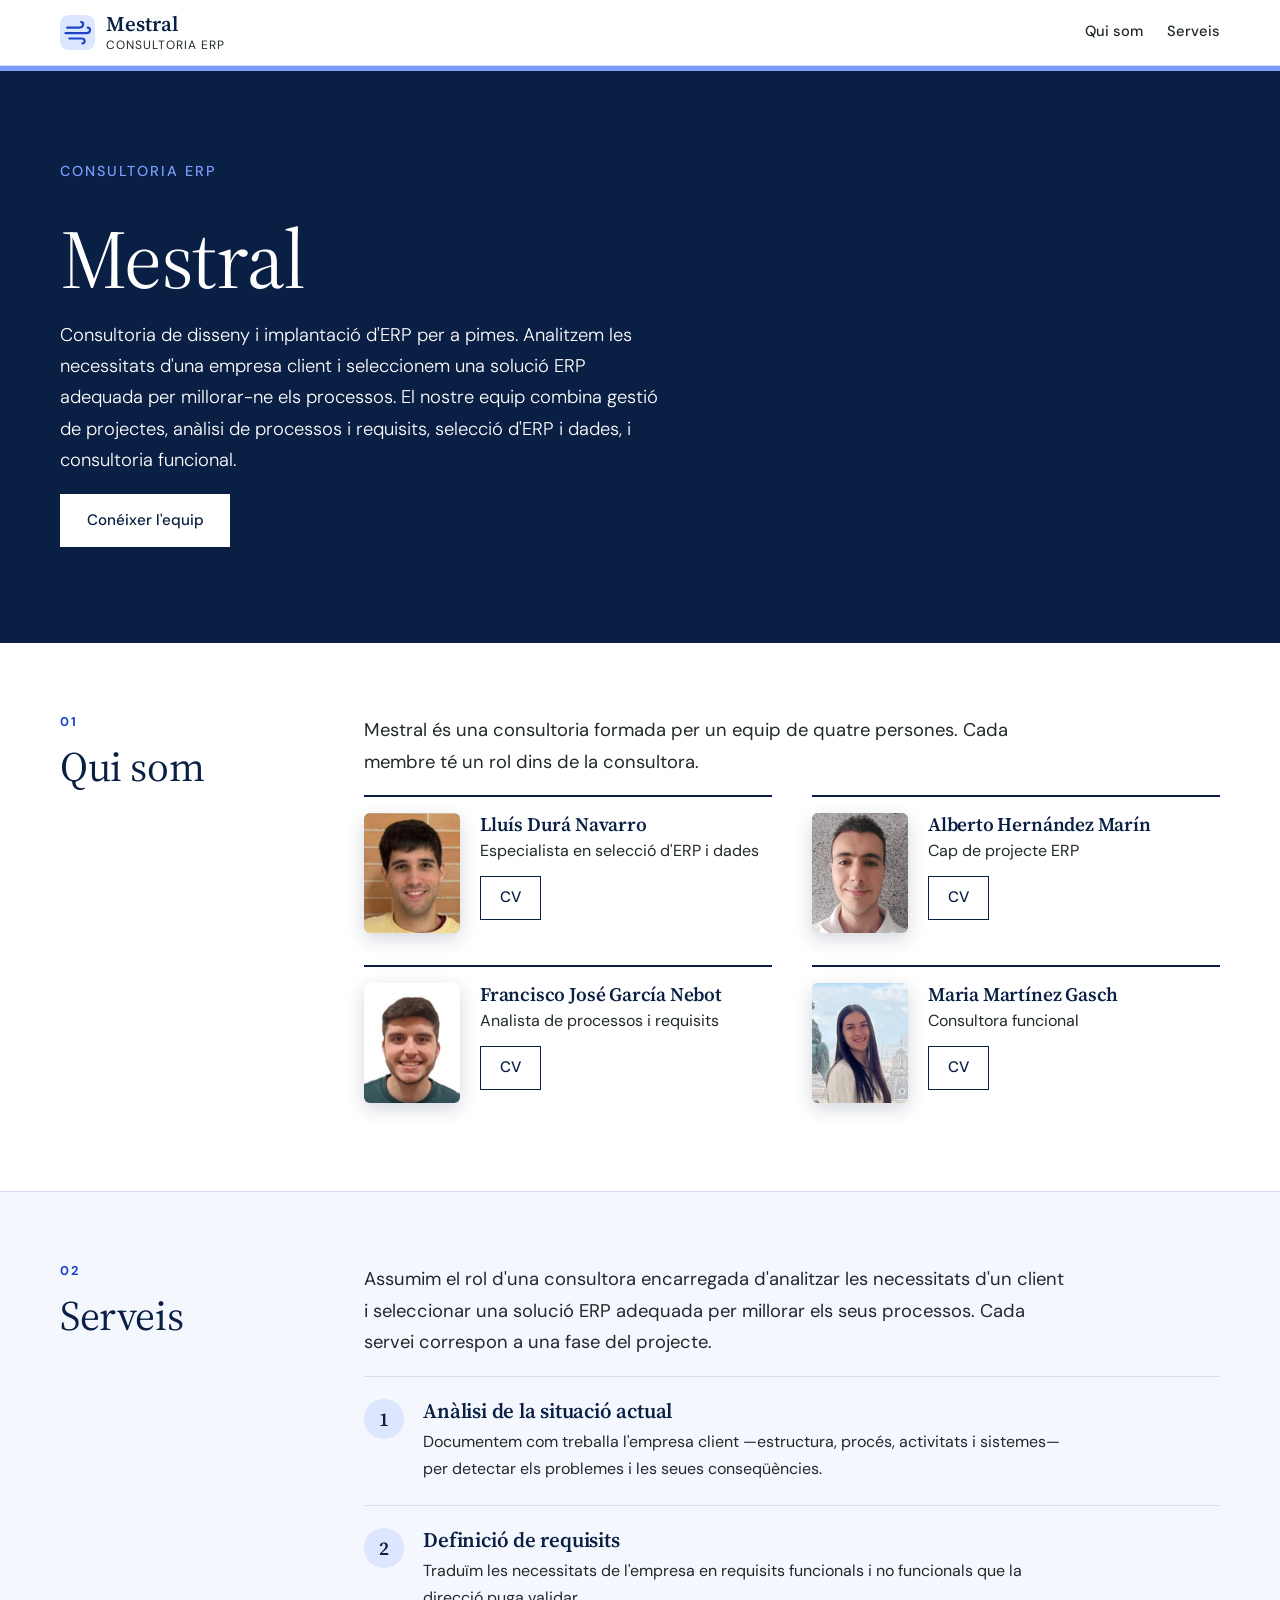
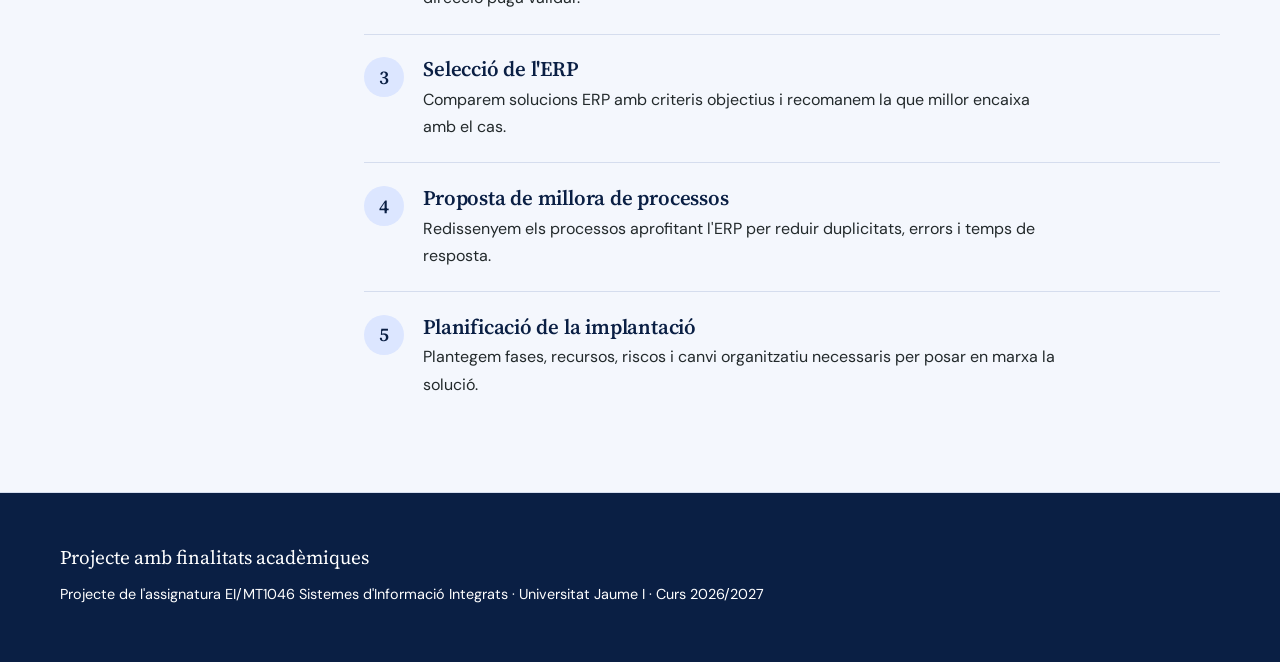
==== index.html @ 2e996e45 "Update description in 'Qui som' section Removed part of the description about CV publication and Dri" ====
<!DOCTYPE html>
<html lang="ca-valencia">
<head>
<meta charset="utf-8">
<meta name="viewport" content="width=device-width, initial-scale=1">
<title>Mestral · Consultoria ERP</title>
<meta name="description" content="Mestral, consultoria ERP: qui som i quins serveis oferim.">
<link rel="icon" href="img/favicon.svg" type="image/svg+xml">
<link rel="preconnect" href="https://fonts.googleapis.com">
<link rel="preconnect" href="https://fonts.gstatic.com" crossorigin>
<link href="https://fonts.googleapis.com/css2?family=DM+Sans:wght@300;400;500;700&amp;family=Source+Serif+4:wght@400;600&amp;display=swap" rel="stylesheet">
<link rel="stylesheet" href="css/style.css">
</head>
<body>
<a class="salta" href="#contingut">Salta al contingut</a>

<header class="capcalera">
  <div class="contenidor">
    <a class="marca" href="#inici">
      <img src="img/logo.svg" alt="" width="38" height="38">
      <span><span data-nom>Mestral</span><small data-subtitol>Consultoria ERP</small></span>
    </a>
    <nav aria-label="Seccions de la pàgina">
      <ul class="menu">
        <li><a href="#qui-som">Qui som</a></li>
        <li><a href="#serveis">Serveis</a></li>
      </ul>
    </nav>
  </div>
</header>

<main id="contingut" tabindex="-1">

<div class="hero" id="inici">
  <div class="contenidor">
    <h1 data-nom>Mestral</h1>
    <p class="subtitol" data-subtitol>Consultoria ERP</p>
    <p>Consultoria de disseny i implantació d'ERP per a pimes. Analitzem les necessitats d'una empresa client i seleccionem una solució ERP adequada per millorar-ne els processos. El nostre equip combina gestió de projectes, anàlisi de processos i requisits, selecció d'ERP i dades, i consultoria funcional.</p>
    <a class="boto" href="#qui-som">Conéixer l'equip</a>
  </div>
</div>

<section id="qui-som" aria-labelledby="t-qui">
  <div class="contenidor">
    <h2 id="t-qui">Qui som</h2>
    <p class="lead"><span data-nom>Mestral</span> és una consultoria formada per un equip de quatre persones. Cada membre té un rol dins de la consultora.</p>
    <div class="graella">
      <article class="targeta membre">
        <img class="foto" src="img/equip/lluis.jpg" alt="Foto de Lluís Durá Navarro" width="96" height="120" loading="lazy">
        <div>
          <h3>Lluís Durá Navarro</h3>
          <p>Especialista en selecció d'ERP i dades</p>
          <a class="boto boto-fosc" href="#" data-cv="lluis" aria-label="CV de Lluís Durá Navarro">CV</a>
        </div>
      </article>
      <article class="targeta membre">
        <img class="foto" src="img/equip/alberto.jpg" alt="Foto de Alberto Hernández Marín" width="96" height="120" loading="lazy">
        <div>
          <h3>Alberto Hernández Marín</h3>
          <p>Cap de projecte ERP</p>
          <a class="boto boto-fosc" href="#" data-cv="alberto" aria-label="CV de Alberto Hernández Marín">CV</a>
        </div>
      </article>
      <article class="targeta membre">
        <img class="foto" src="img/equip/fran.jpg" alt="Foto de Francisco José García Nebot" width="96" height="120" loading="lazy">
        <div>
          <h3>Francisco José García Nebot</h3>
          <p>Analista de processos i requisits</p>
          <a class="boto boto-fosc" href="#" data-cv="fran" aria-label="CV de Francisco José García Nebot">CV</a>
        </div>
      </article>
      <article class="targeta membre">
        <img class="foto" src="img/equip/maria.jpg" alt="Foto de Maria Martínez Gasch" width="96" height="120" loading="lazy">
        <div>
          <h3>Maria Martínez Gasch</h3>
          <p>Consultora funcional</p>
          <a class="boto boto-fosc" href="#" data-cv="maria" aria-label="CV de Maria Martínez Gasch">CV</a>
        </div>
      </article>
    </div>
  </div>
</section>

<section id="serveis" aria-labelledby="t-serveis">
  <div class="contenidor">
    <h2 id="t-serveis">Serveis</h2>
    <p class="lead">Assumim el rol d'una consultora encarregada d'analitzar les necessitats d'un client i seleccionar una solució ERP adequada per millorar els seus processos. Cada servei correspon a una fase del projecte.</p>
    <ol class="serveis">
      <li><span class="num" aria-hidden="true">1</span><div><h3>Anàlisi de la situació actual</h3><p>Documentem com treballa l'empresa client —estructura, procés, activitats i sistemes— per detectar els problemes i les seues conseqüències.</p></div></li>
      <li><span class="num" aria-hidden="true">2</span><div><h3>Definició de requisits</h3><p>Traduïm les necessitats de l'empresa en requisits funcionals i no funcionals que la direcció puga validar.</p></div></li>
      <li><span class="num" aria-hidden="true">3</span><div><h3>Selecció de l'ERP</h3><p>Comparem solucions ERP amb criteris objectius i recomanem la que millor encaixa amb el cas.</p></div></li>
      <li><span class="num" aria-hidden="true">4</span><div><h3>Proposta de millora de processos</h3><p>Redissenyem els processos aprofitant l'ERP per reduir duplicitats, errors i temps de resposta.</p></div></li>
      <li><span class="num" aria-hidden="true">5</span><div><h3>Planificació de la implantació</h3><p>Plantegem fases, recursos, riscos i canvi organitzatiu necessaris per posar en marxa la solució.</p></div></li>
    </ol>
  </div>
</section>

</main>

<footer class="peu">
  <div class="contenidor">
    <p class="avis">Projecte amb finalitats acadèmiques</p>
    <p><small>Projecte de l'assignatura EI/MT1046 Sistemes d'Informació Integrats · Universitat Jaume I · Curs 2026/2027</small></p>
  </div>
</footer>

<script src="js/main.js"></script>
</body>
</html>
---- css/style.css ----
/* Estils del web: una sola pàgina, estil editorial de consultora (titulars serif, cantonades rectes, línies fines, un sol color d'accent). */

:root {
  --ink: #0A1F44; --primary: #1D44C8; --accent: #7B9BFF; --soft: #DCE6FF; --tint: #F4F7FD; --line: #D5DDEE;
  --blanc: #FFFFFF;
  --text: #22292B;
  --serif: "Source Serif 4", Georgia, "Times New Roman", serif;
  --font: "DM Sans", system-ui, -apple-system, "Segoe UI", Roboto, Arial, sans-serif;
  --ample: 1200px;
}

*, *::before, *::after { box-sizing: border-box; }

body { margin: 0; font-family: var(--font); font-size: 1rem; line-height: 1.7; color: var(--text); background: var(--blanc); }

h1, h2, h3 { font-family: var(--serif); font-weight: 400; color: var(--ink); line-height: 1.15; margin: 0 0 .6em; letter-spacing: -.01em; }
h1 { font-size: clamp(2.8rem, 8vw, 5.2rem); line-height: 1.05; color: var(--blanc); margin-bottom: .2em; letter-spacing: -.02em; }
h2 { font-size: clamp(1.9rem, 4vw, 2.6rem); }
h3 { font-size: 1.3rem; font-weight: 600; }
p, ul, ol { margin: 0 0 1.1rem; }
a { color: var(--primary); text-underline-offset: .18em; }

:focus-visible { outline: 3px solid var(--primary); outline-offset: 3px; }
.hero :focus-visible, .peu :focus-visible { outline-color: var(--blanc); }

.contenidor { width: 100%; max-width: var(--ample); margin: 0 auto; padding: 0 1.25rem; }
.salta { position: absolute; left: .5rem; top: -4rem; background: var(--ink); color: var(--blanc); padding: .6rem 1rem; z-index: 20; }
.salta:focus { top: .5rem; }

/* Capçalera */
.capcalera { background: var(--blanc); border-bottom: 1px solid var(--line); position: sticky; top: 0; z-index: 10; }
.capcalera .contenidor { display: flex; flex-wrap: wrap; align-items: center; justify-content: space-between; gap: .3rem 2rem; padding-top: .8rem; padding-bottom: .8rem; }
.marca { display: inline-flex; align-items: center; gap: .7rem; color: var(--ink); text-decoration: none; font-family: var(--serif); font-weight: 600; font-size: 1.3rem; line-height: 1.1; }
.marca img { width: 2.2rem; height: 2.2rem; }
.marca small { font-family: var(--font); font-weight: 400; font-size: .75rem; letter-spacing: .08em; text-transform: uppercase; color: var(--text); display: block; margin-top: .15rem; }
.menu { list-style: none; display: flex; flex-wrap: wrap; gap: .1rem 1.5rem; margin: 0; padding: 0; }
.menu a { color: var(--text); text-decoration: none; font-weight: 500; font-size: .92rem; padding: .4rem 0; display: block; border-bottom: 2px solid transparent; }
.menu a:hover { color: var(--primary); border-bottom-color: var(--primary); }

/* Portada */
.hero { background: var(--ink); color: var(--blanc); padding: 5.5rem 0 6rem; border-top: 5px solid var(--accent); }
.hero .contenidor { display: flex; flex-direction: column; }
.hero .subtitol { font-size: .9rem; font-weight: 500; letter-spacing: .14em; text-transform: uppercase; margin-bottom: 2rem; color: var(--accent); order: -1; }
.hero p { max-width: 38rem; font-size: 1.15rem; font-weight: 300; }
.boto { display: inline-block; align-self: flex-start; font: inherit; font-weight: 500; font-size: .95rem; text-decoration: none; padding: .8rem 1.6rem; background: var(--blanc); color: var(--ink); border: 1.5px solid var(--blanc); }
.boto:hover { background: var(--accent); border-color: var(--accent); }
.boto-fosc { background: transparent; color: var(--ink); border-color: var(--ink); padding: .5rem 1.2rem; }
.boto-fosc:hover { background: var(--ink); color: var(--blanc); border-color: var(--ink); }

/* Seccions: títol a l'esquerra, contingut a la dreta */
main { counter-reset: seccio; }
section { padding: 4.5rem 0; counter-increment: seccio; border-bottom: 1px solid var(--line); }
section:nth-of-type(even) { background: var(--tint); }
section h2::before { content: counter(seccio, decimal-leading-zero); display: block; font-family: var(--font); font-size: .8rem; font-weight: 700; letter-spacing: .16em; color: var(--primary); margin-bottom: .8rem; }
.lead { font-size: 1.15rem; max-width: 44rem; }
@media (min-width: 960px) {
  section .contenidor { display: grid; grid-template-columns: 16rem minmax(0, 1fr); column-gap: 3rem; row-gap: 0; }
  section .contenidor > * { grid-column: 2; }
  section .contenidor > h2 { grid-column: 1; grid-row: 1 / span 40; align-self: start; position: sticky; top: 6rem; }
}

/* Equip */
.graella { display: grid; gap: 2rem 2.5rem; grid-template-columns: 1fr; margin-bottom: 1rem; }
@media (min-width: 700px) { .graella { grid-template-columns: repeat(2, 1fr); } }
.targeta { border-top: 2px solid var(--ink); padding: 1rem 0 0; }
.membre { display: grid; grid-template-columns: 6rem 1fr; gap: 1.25rem; align-items: start; }
.foto { width: 6rem; height: 7.5rem; object-fit: cover; object-position: center 15%; display: block; border-radius: 6px; background: var(--soft); box-shadow: 0 6px 18px rgba(10, 31, 68, .18); }
.membre h3 { margin-bottom: .2rem; font-size: 1.2rem; }
.membre p { margin-bottom: .9rem; line-height: 1.45; }
@media (max-width: 380px) { .membre { grid-template-columns: 4.8rem 1fr; gap: 1rem; } .foto { width: 4.8rem; height: 6rem; } }

/* Serveis */
.num { display: inline-grid; place-items: center; flex: none; width: 2.5rem; height: 2.5rem; border-radius: 50%; background: var(--soft); color: var(--ink); font-family: var(--serif); font-weight: 600; font-size: 1.2rem; }
.serveis { list-style: none; padding: 0; margin: 0; }
.serveis li { border-top: 1px solid var(--line); padding: 1.4rem 0; display: flex; gap: 1.2rem; align-items: flex-start; }
.serveis h3 { margin-bottom: .3rem; }
.serveis p { margin: 0; max-width: 40rem; }

/* Peu */
.peu { background: var(--ink); color: var(--blanc); padding: 3rem 0; }
.peu p { margin: 0 0 .4rem; }
.peu .avis { font-family: var(--serif); font-size: 1.2rem; }
.peu small { color: var(--blanc); font-size: .9rem; }

@media print { .capcalera, .salta { display: none; } }
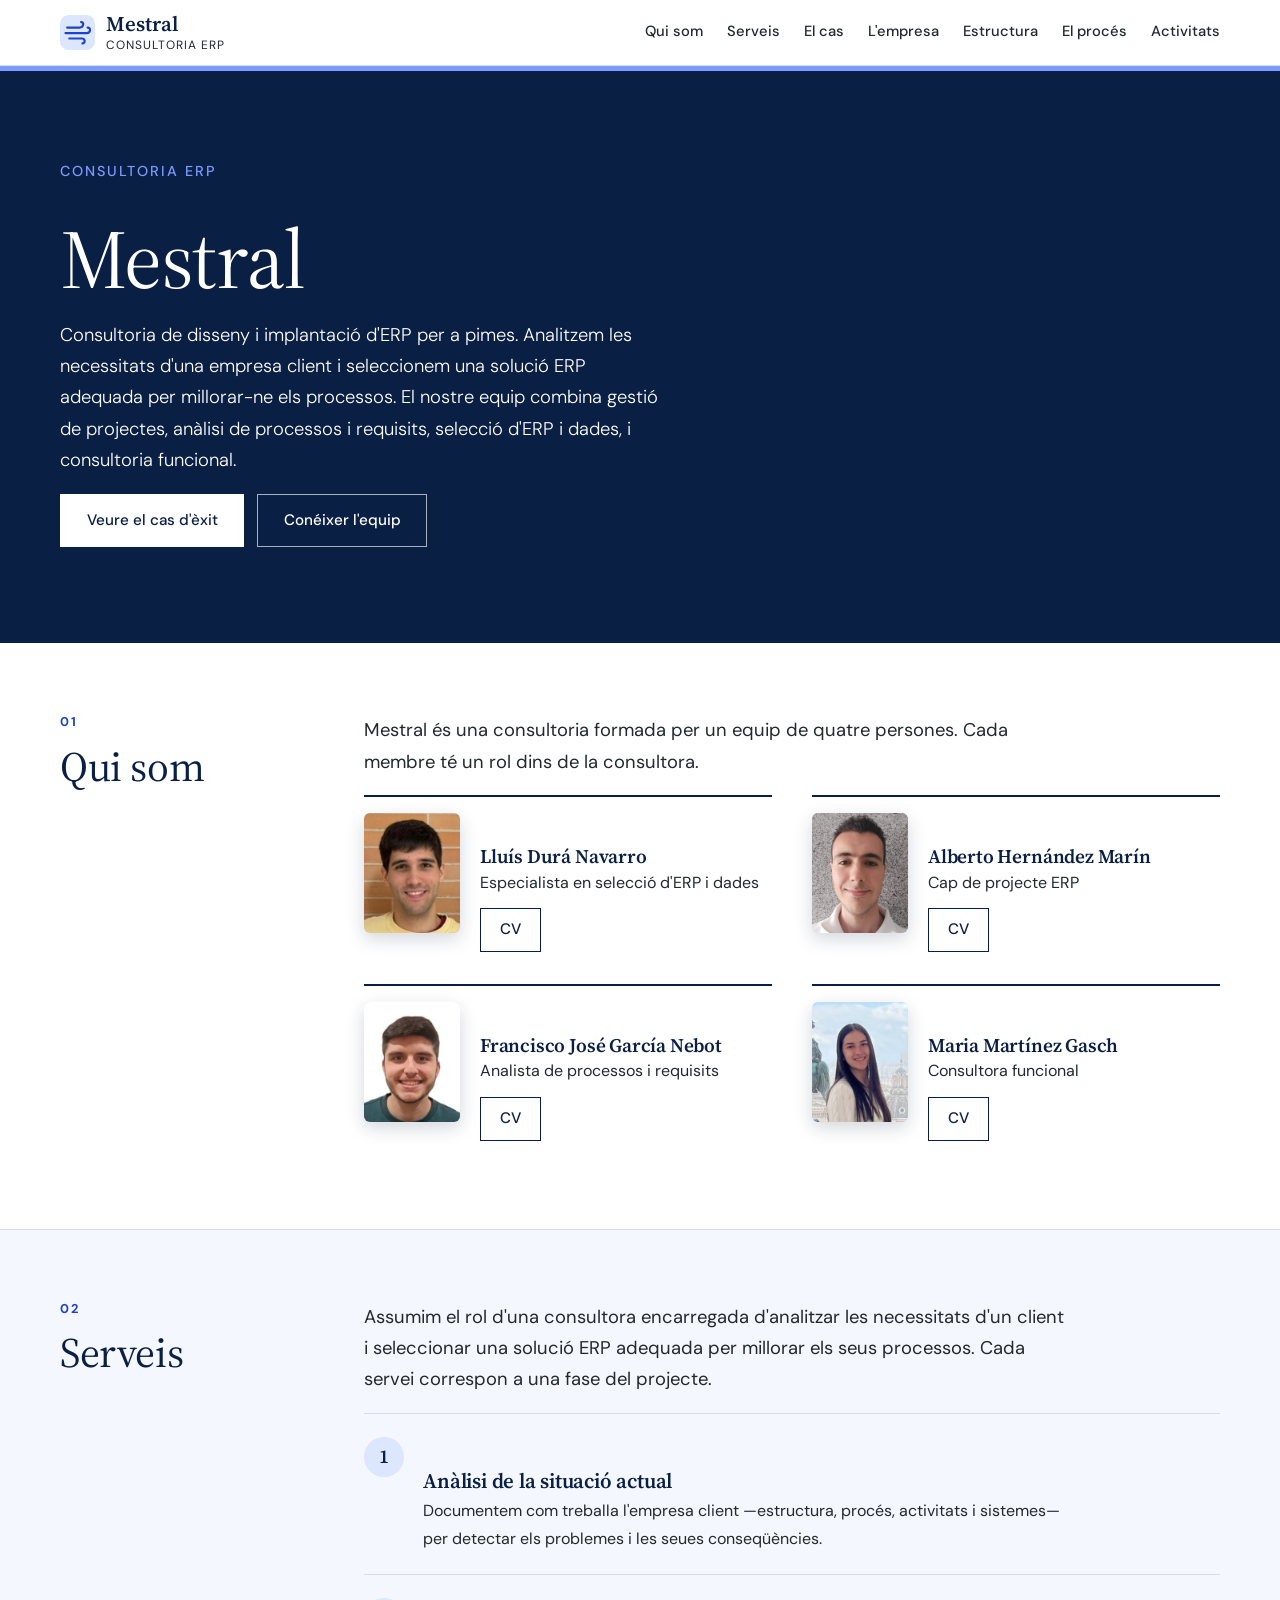
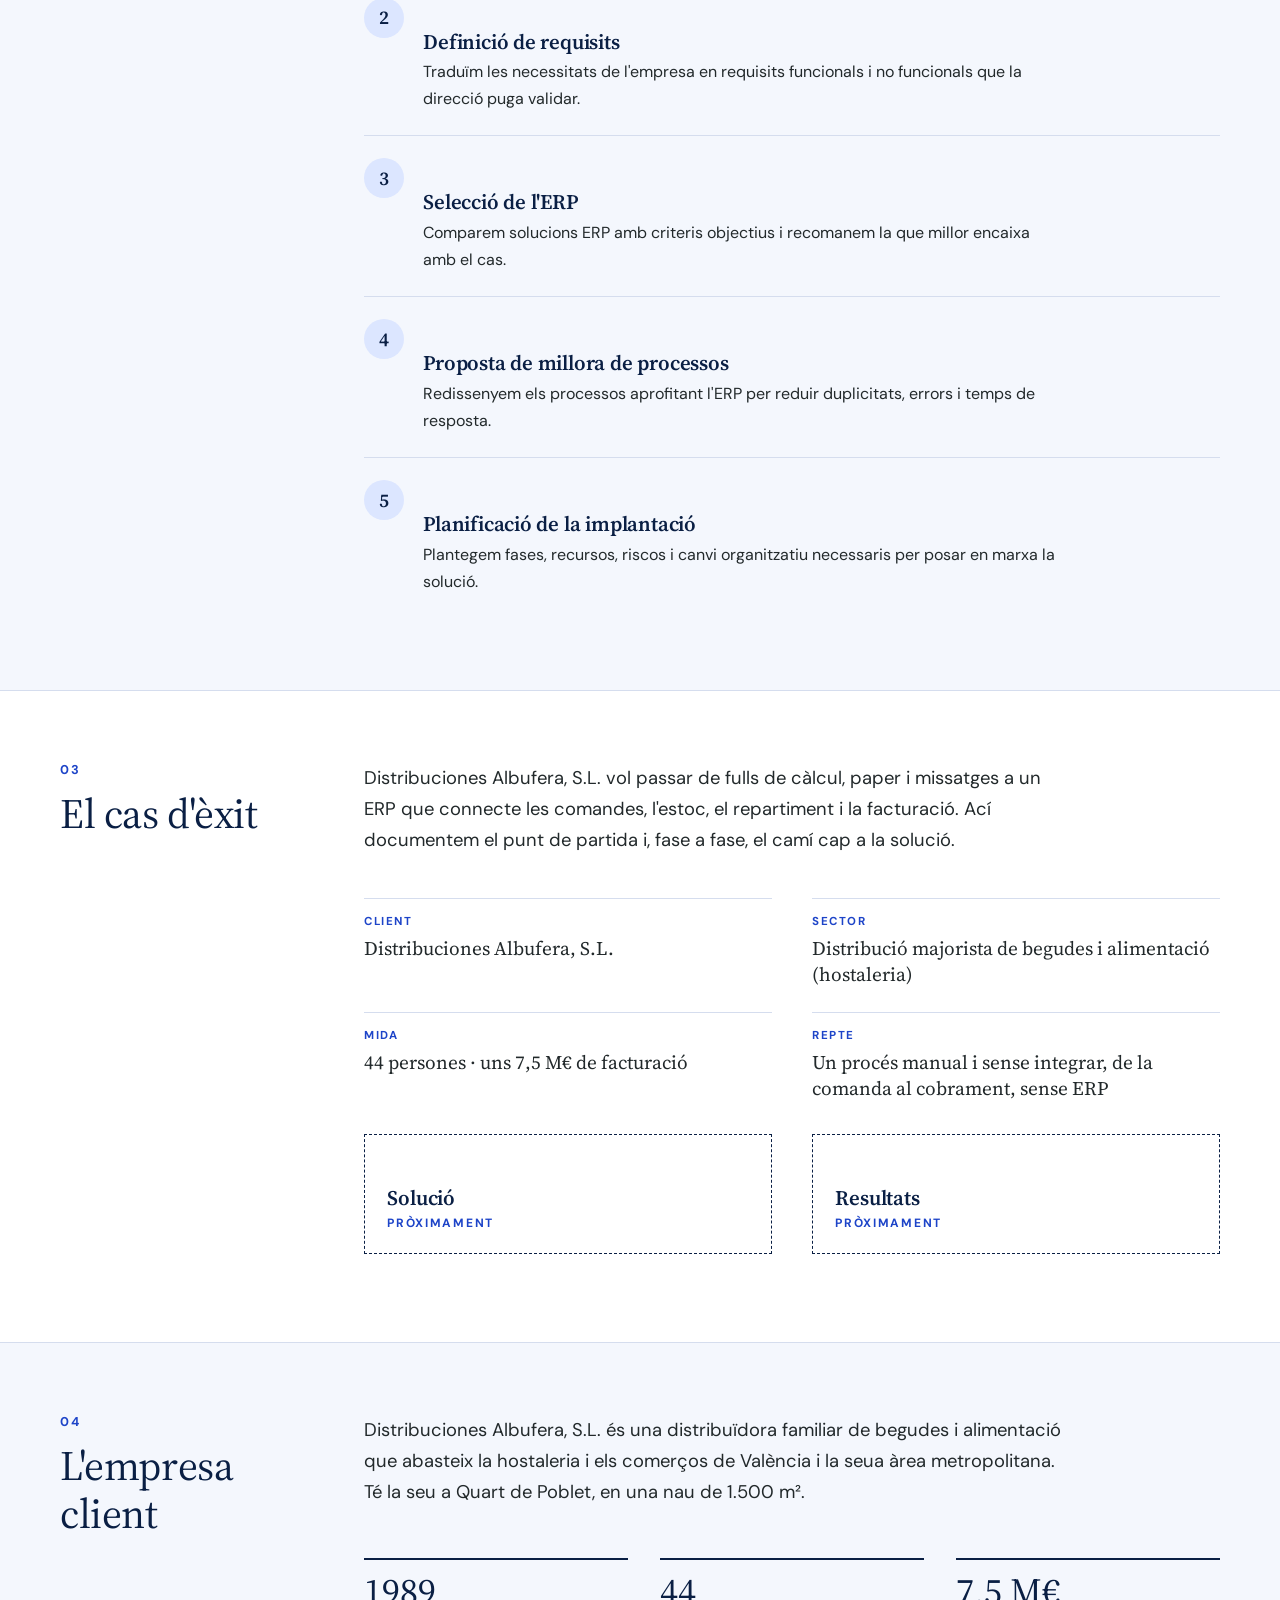
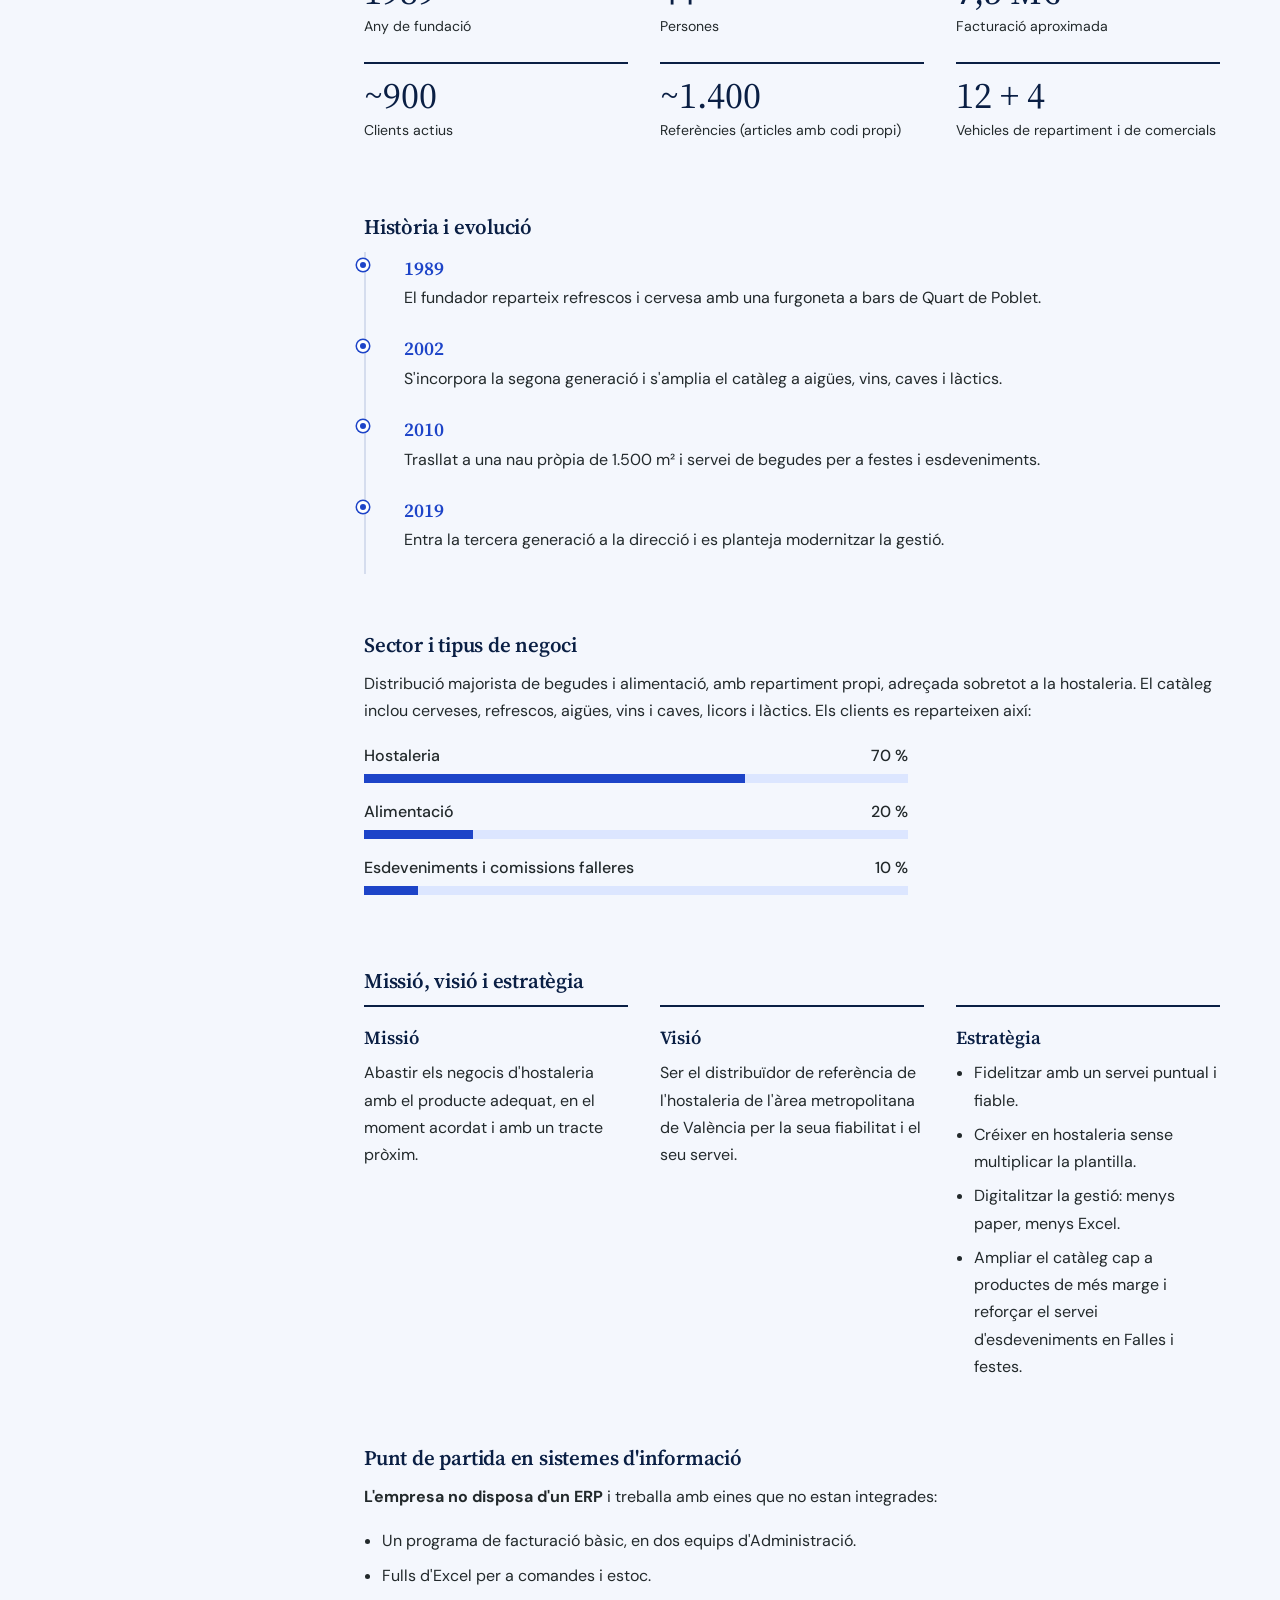
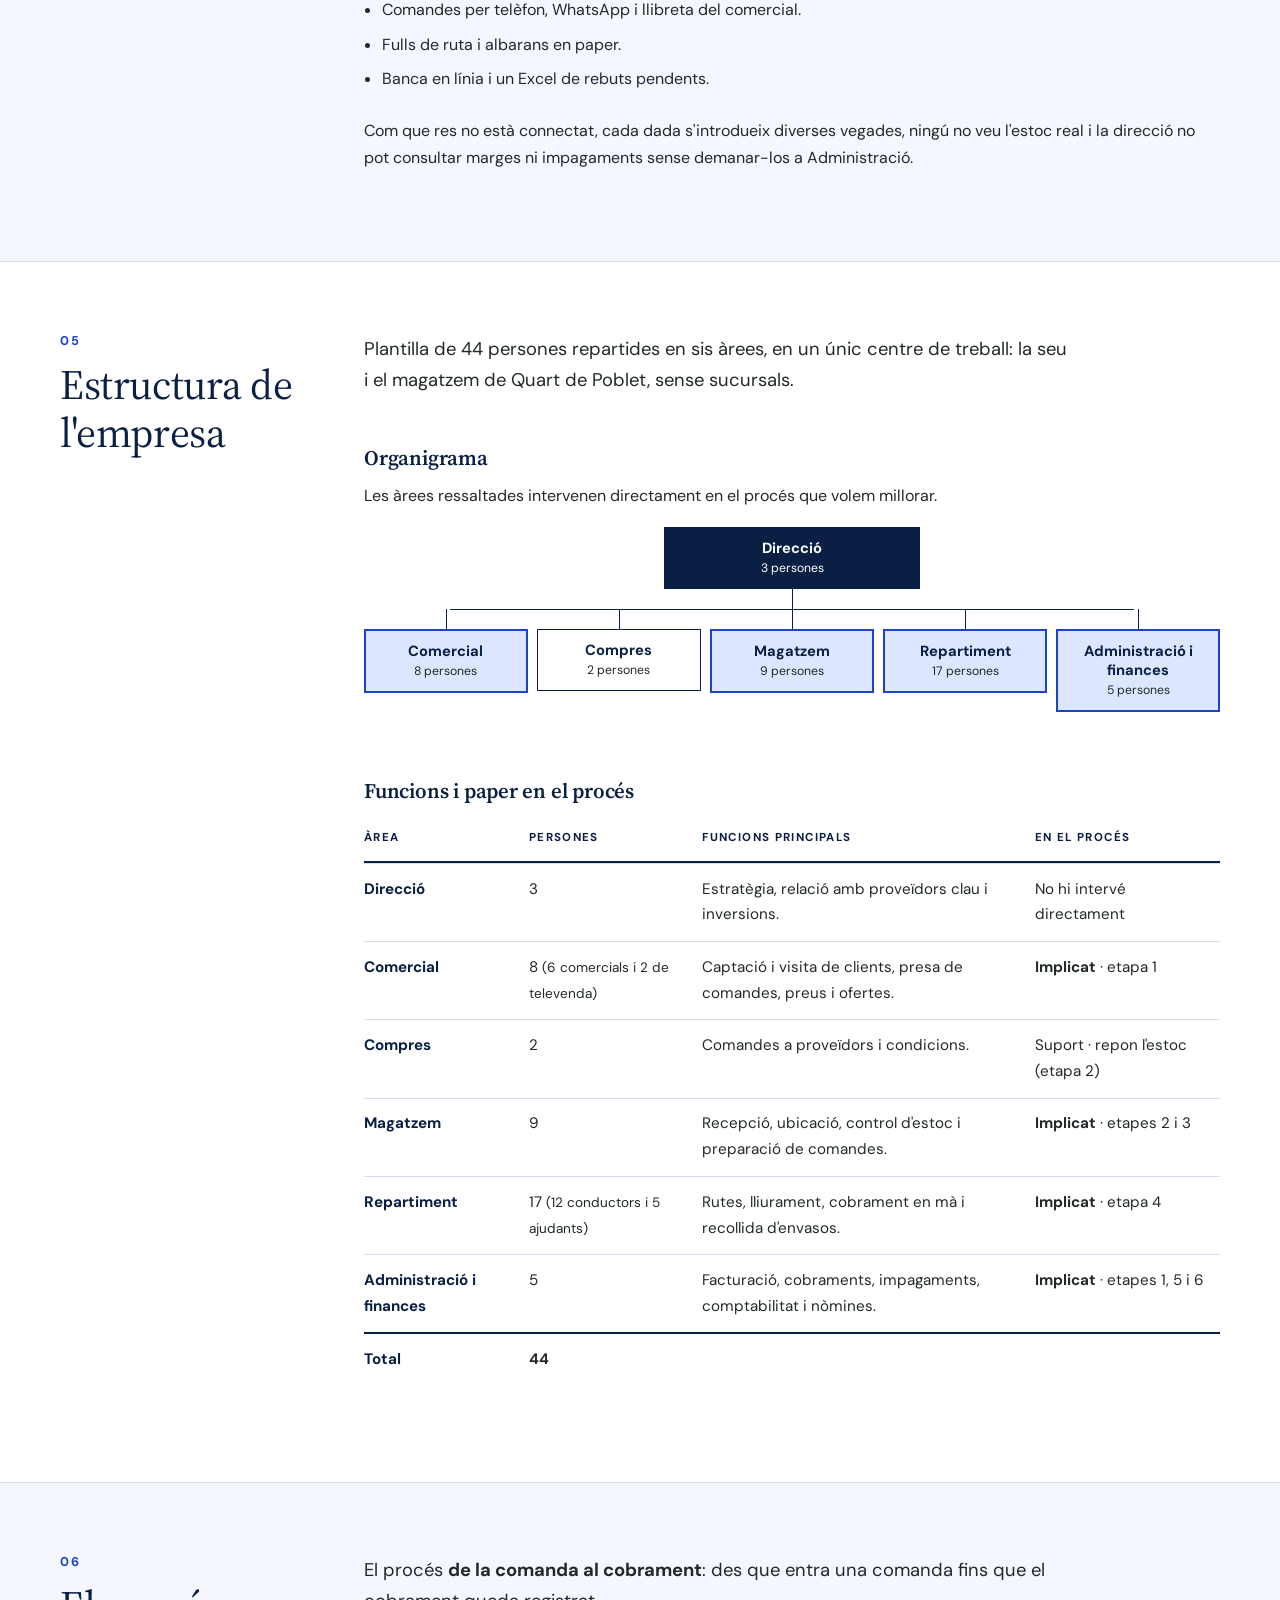
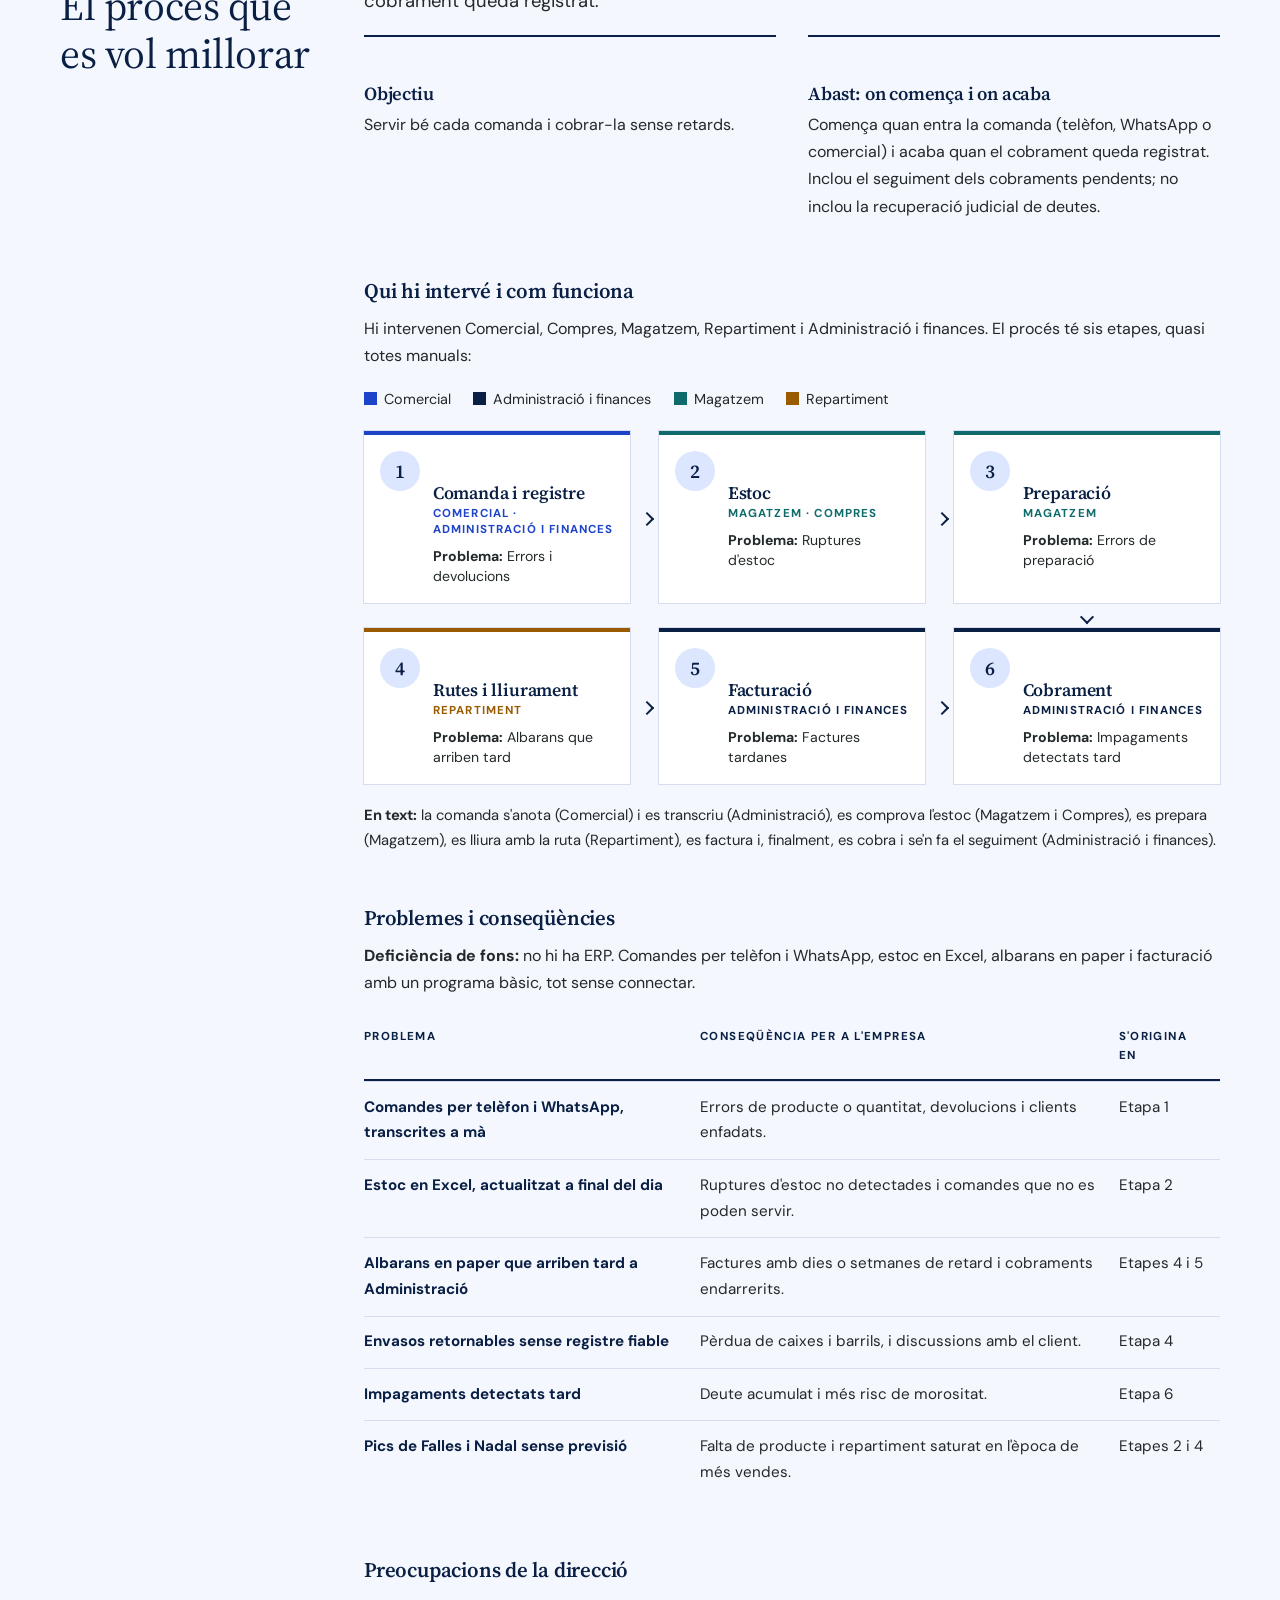
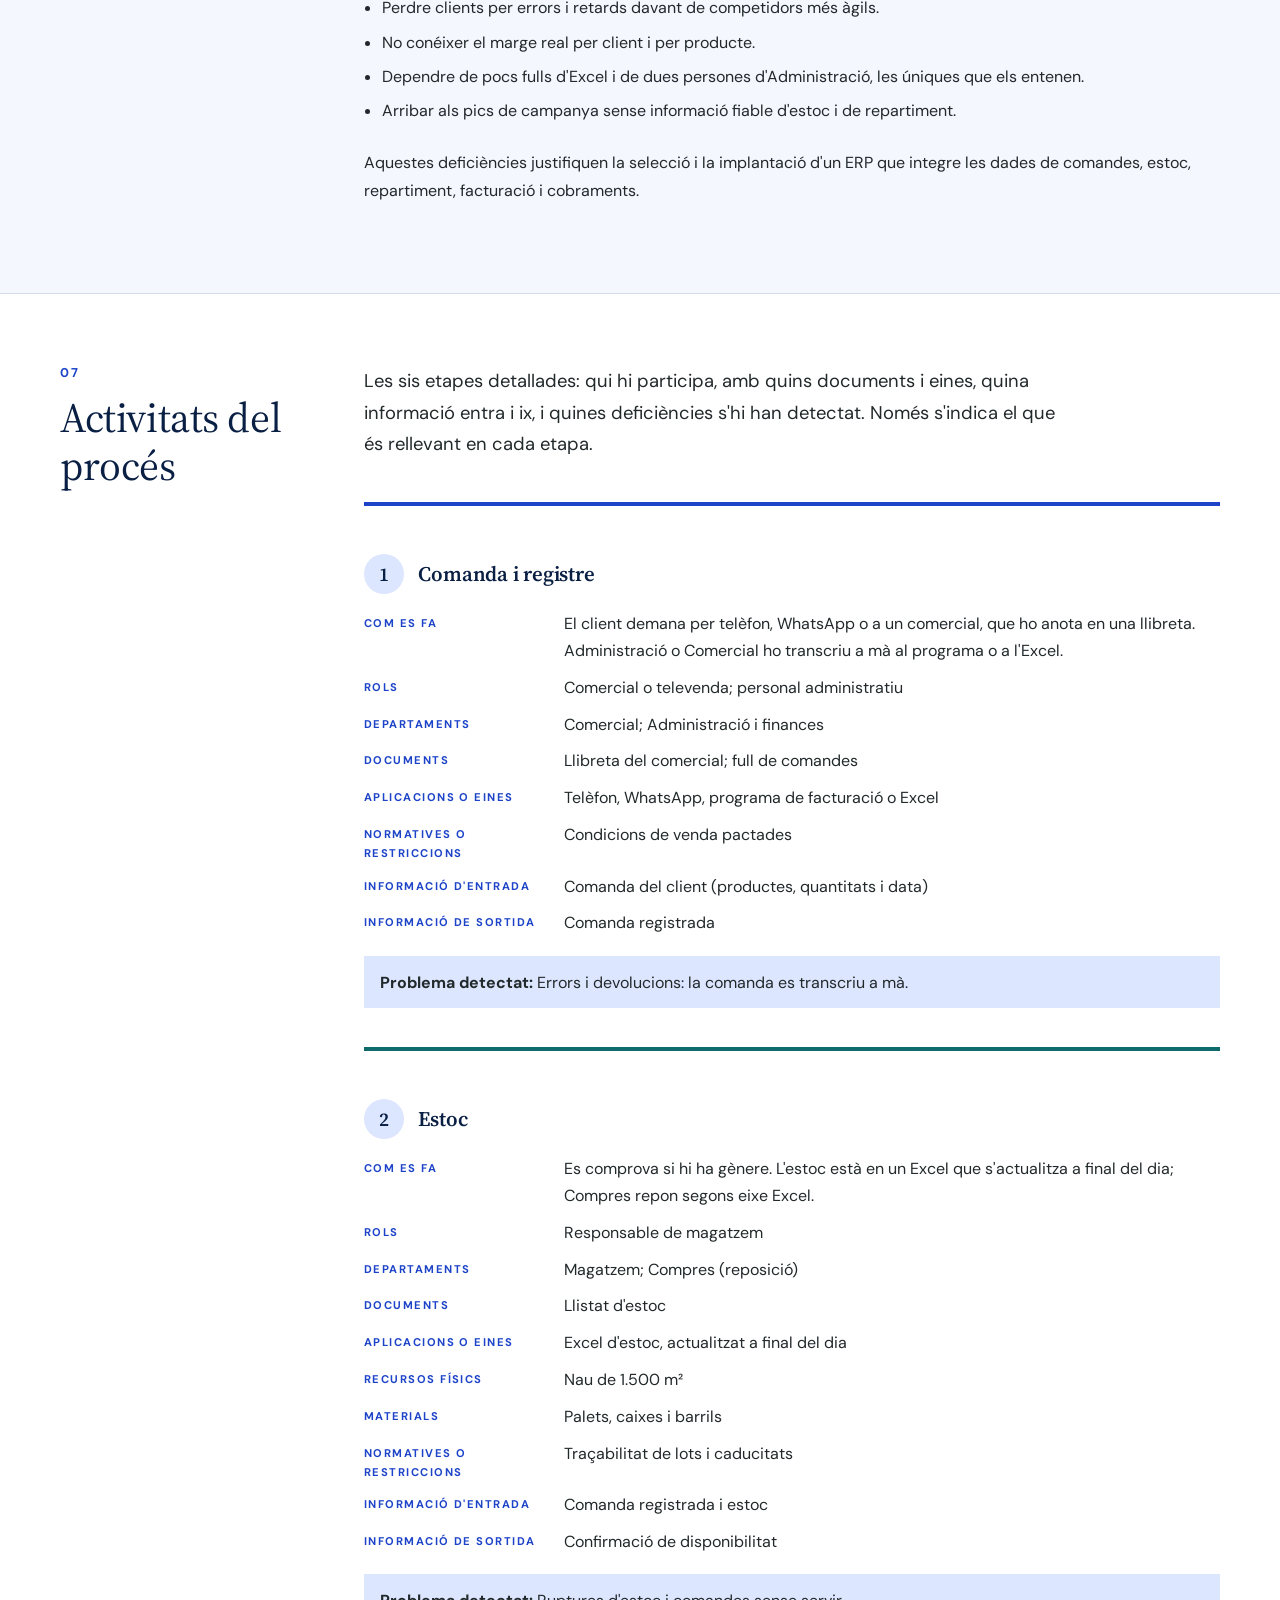
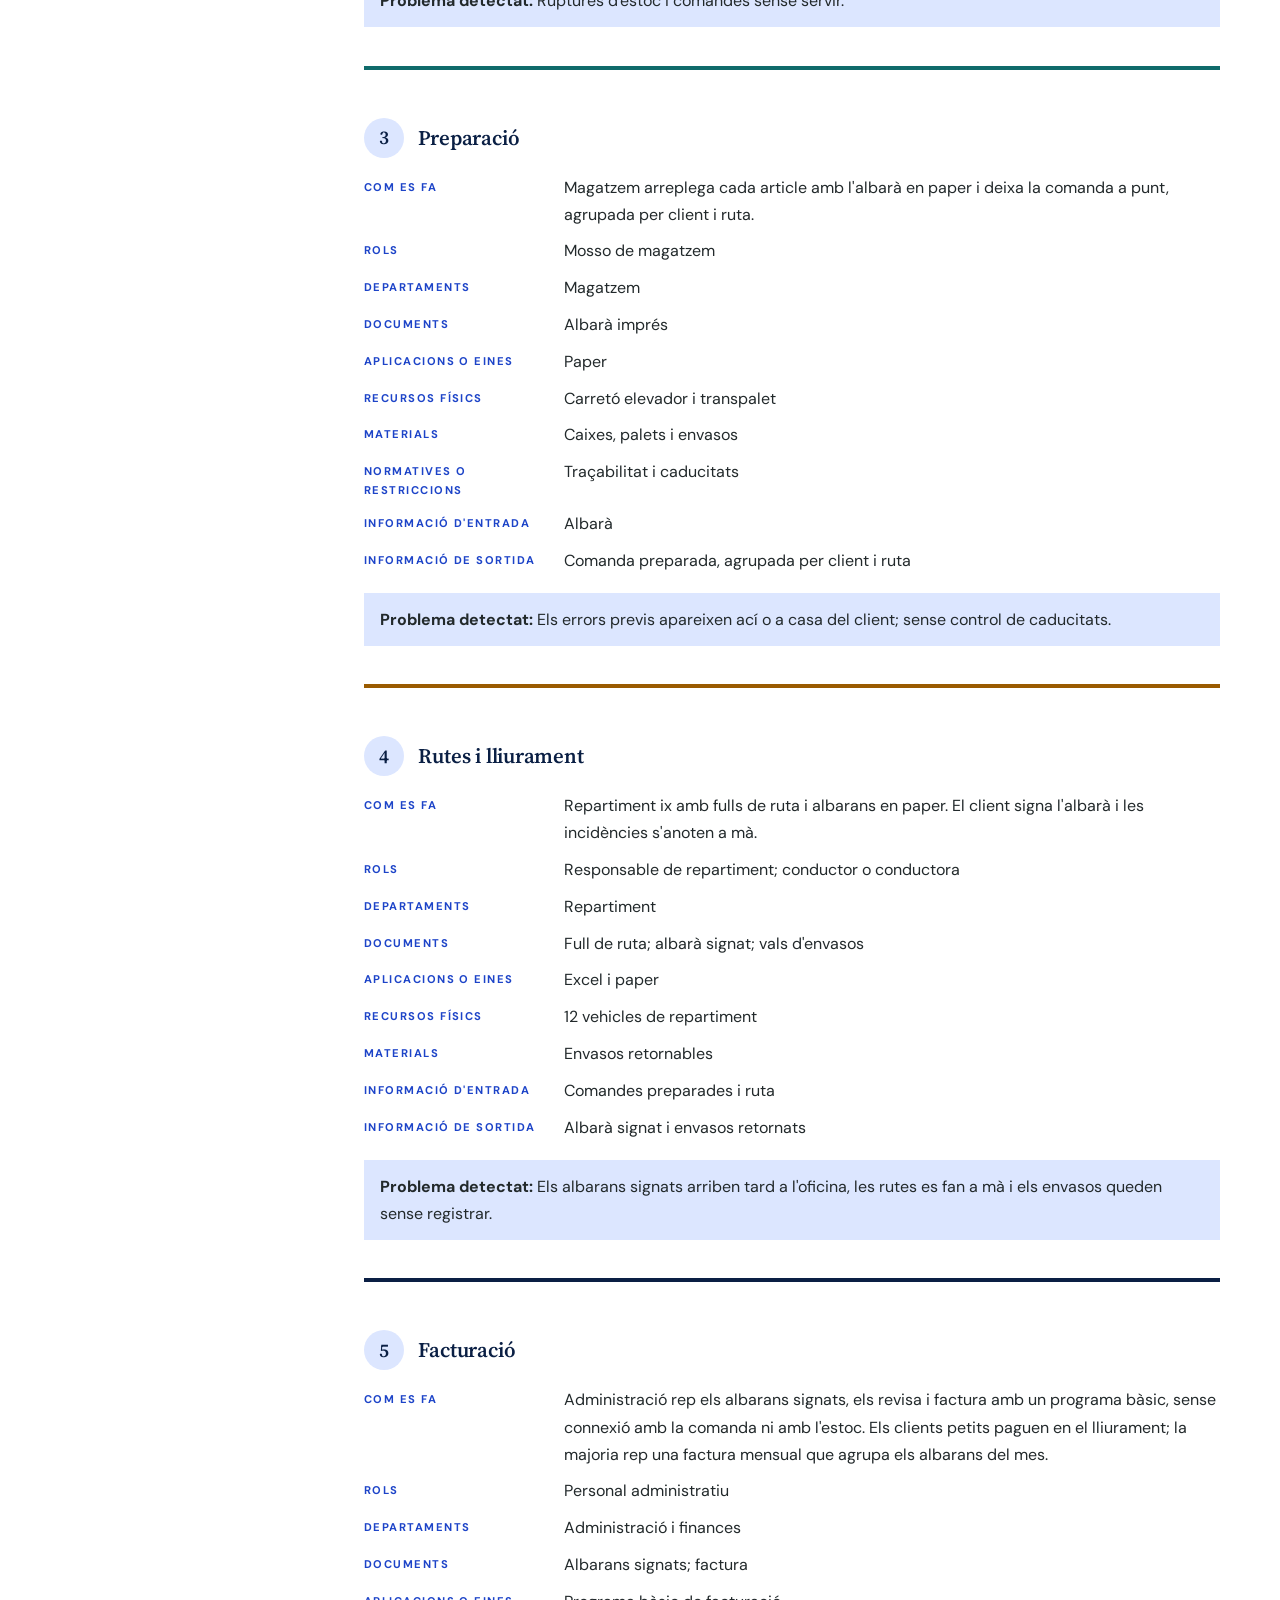
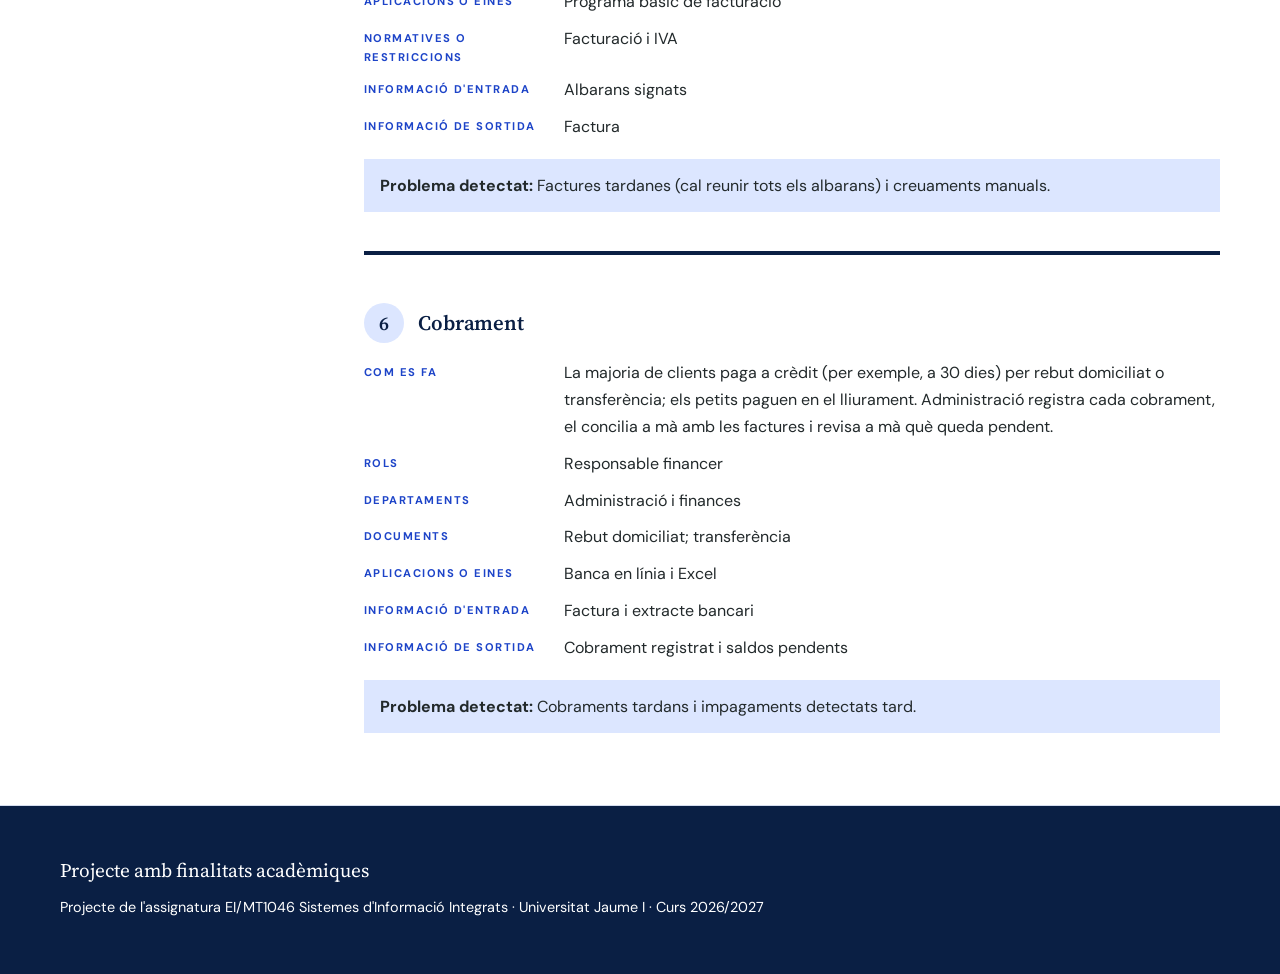
==== commit 8afbf367: "Afegeix el cas d'èxit complet: empresa, estructura, procés i activitats Seccions segons l'enunciat i" ====
--- a/index.html
+++ b/index.html
@@ -4,7 +4,7 @@
 <meta charset="utf-8">
 <meta name="viewport" content="width=device-width, initial-scale=1">
 <title>Mestral · Consultoria ERP</title>
-<meta name="description" content="Mestral, consultoria ERP: qui som i quins serveis oferim.">
+<meta name="description" content="Mestral, consultoria ERP: qui som, quins serveis oferim i el cas d'èxit de Distribuciones Albufera, S.L.">
 <link rel="icon" href="img/favicon.svg" type="image/svg+xml">
 <link rel="preconnect" href="https://fonts.googleapis.com">
 <link rel="preconnect" href="https://fonts.gstatic.com" crossorigin>
@@ -24,6 +24,11 @@
       <ul class="menu">
         <li><a href="#qui-som">Qui som</a></li>
         <li><a href="#serveis">Serveis</a></li>
+        <li><a href="#cas">El cas</a></li>
+        <li><a href="#empresa">L'empresa</a></li>
+        <li><a href="#estructura">Estructura</a></li>
+        <li><a href="#proces">El procés</a></li>
+        <li><a href="#activitats">Activitats</a></li>
       </ul>
     </nav>
   </div>
@@ -36,7 +41,10 @@
     <h1 data-nom>Mestral</h1>
     <p class="subtitol" data-subtitol>Consultoria ERP</p>
     <p>Consultoria de disseny i implantació d'ERP per a pimes. Analitzem les necessitats d'una empresa client i seleccionem una solució ERP adequada per millorar-ne els processos. El nostre equip combina gestió de projectes, anàlisi de processos i requisits, selecció d'ERP i dades, i consultoria funcional.</p>
-    <a class="boto" href="#qui-som">Conéixer l'equip</a>
+    <div class="botons">
+      <a class="boto" href="#cas">Veure el cas d'èxit</a>
+      <a class="boto boto-clar" href="#qui-som">Conéixer l'equip</a>
+    </div>
   </div>
 </div>
 
@@ -95,6 +103,184 @@
   </div>
 </section>
 
+<section id="cas" aria-labelledby="t-cas">
+  <div class="contenidor">
+    <h2 id="t-cas">El cas d'èxit</h2>
+    <p class="lead">Distribuciones Albufera, S.L. vol passar de fulls de càlcul, paper i missatges a un ERP que connecte les comandes, l'estoc, el repartiment i la facturació. Ací documentem el punt de partida i, fase a fase, el camí cap a la solució.</p>
+    <dl class="resum">
+      <div><dt>Client</dt><dd>Distribuciones Albufera, S.L.</dd></div>
+      <div><dt>Sector</dt><dd>Distribució majorista de begudes i alimentació (hostaleria)</dd></div>
+      <div><dt>Mida</dt><dd>44 persones · uns 7,5 M€ de facturació</dd></div>
+      <div><dt>Repte</dt><dd>Un procés manual i sense integrar, de la comanda al cobrament, sense ERP</dd></div>
+    </dl>
+    <div class="graella">
+      <div class="proximament"><h3>Solució</h3><p>Pròximament</p></div>
+      <div class="proximament"><h3>Resultats</h3><p>Pròximament</p></div>
+    </div>
+  </div>
+</section>
+
+<section id="empresa" aria-labelledby="t-empresa">
+  <div class="contenidor">
+    <h2 id="t-empresa">L'empresa client</h2>
+    <p class="lead">Distribuciones Albufera, S.L. és una distribuïdora familiar de begudes i alimentació que abasteix la hostaleria i els comerços de València i la seua àrea metropolitana. Té la seu a Quart de Poblet, en una nau de 1.500 m².</p>
+
+    <ul class="xifres" aria-label="Dades clau de l'empresa">
+      <li><strong>1989</strong><span>Any de fundació</span></li>
+      <li><strong>44</strong><span>Persones</span></li>
+      <li><strong>7,5 M€</strong><span>Facturació aproximada</span></li>
+      <li><strong>~900</strong><span>Clients actius</span></li>
+      <li><strong>~1.400</strong><span>Referències (articles amb codi propi)</span></li>
+      <li><strong>12 + 4</strong><span>Vehicles de repartiment i de comercials</span></li>
+    </ul>
+
+    <h3>Història i evolució</h3>
+    <ol class="cronologia">
+      <li><span class="any">1989</span>El fundador reparteix refrescos i cervesa amb una furgoneta a bars de Quart de Poblet.</li>
+      <li><span class="any">2002</span>S'incorpora la segona generació i s'amplia el catàleg a aigües, vins, caves i làctics.</li>
+      <li><span class="any">2010</span>Trasllat a una nau pròpia de 1.500 m² i servei de begudes per a festes i esdeveniments.</li>
+      <li><span class="any">2019</span>Entra la tercera generació a la direcció i es planteja modernitzar la gestió.</li>
+    </ol>
+
+    <h3>Sector i tipus de negoci</h3>
+    <p>Distribució majorista de begudes i alimentació, amb repartiment propi, adreçada sobretot a la hostaleria. El catàleg inclou cerveses, refrescos, aigües, vins i caves, licors i làctics. Els clients es reparteixen així:</p>
+    <ul class="barres" aria-label="Distribució de clients">
+      <li><div class="etiq"><span>Hostaleria</span><span>70 %</span></div><div class="barra" aria-hidden="true"><span style="width:70%"></span></div></li>
+      <li><div class="etiq"><span>Alimentació</span><span>20 %</span></div><div class="barra" aria-hidden="true"><span style="width:20%"></span></div></li>
+      <li><div class="etiq"><span>Esdeveniments i comissions falleres</span><span>10 %</span></div><div class="barra" aria-hidden="true"><span style="width:10%"></span></div></li>
+    </ul>
+
+    <h3>Missió, visió i estratègia</h3>
+    <div class="trio">
+      <div><h4>Missió</h4><p>Abastir els negocis d'hostaleria amb el producte adequat, en el moment acordat i amb un tracte pròxim.</p></div>
+      <div><h4>Visió</h4><p>Ser el distribuïdor de referència de l'hostaleria de l'àrea metropolitana de València per la seua fiabilitat i el seu servei.</p></div>
+      <div><h4>Estratègia</h4>
+        <ul class="llista">
+          <li>Fidelitzar amb un servei puntual i fiable.</li>
+          <li>Créixer en hostaleria sense multiplicar la plantilla.</li>
+          <li>Digitalitzar la gestió: menys paper, menys Excel.</li>
+          <li>Ampliar el catàleg cap a productes de més marge i reforçar el servei d'esdeveniments en Falles i festes.</li>
+        </ul>
+      </div>
+    </div>
+
+    <h3>Punt de partida en sistemes d'informació</h3>
+    <p><strong>L'empresa no disposa d'un ERP</strong> i treballa amb eines que no estan integrades:</p>
+    <ul class="llista">
+      <li>Un programa de facturació bàsic, en dos equips d'Administració.</li>
+      <li>Fulls d'Excel per a comandes i estoc.</li>
+      <li>Comandes per telèfon, WhatsApp i llibreta del comercial.</li>
+      <li>Fulls de ruta i albarans en paper.</li>
+      <li>Banca en línia i un Excel de rebuts pendents.</li>
+    </ul>
+    <p>Com que res no està connectat, cada dada s'introdueix diverses vegades, ningú no veu l'estoc real i la direcció no pot consultar marges ni impagaments sense demanar-los a Administració.</p>
+  </div>
+</section>
+
+<section id="estructura" aria-labelledby="t-estructura">
+  <div class="contenidor">
+    <h2 id="t-estructura">Estructura de l'empresa</h2>
+    <p class="lead">Plantilla de 44 persones repartides en sis àrees, en un únic centre de treball: la seu i el magatzem de Quart de Poblet, sense sucursals.</p>
+
+    <h3>Organigrama</h3>
+    <p>Les àrees ressaltades intervenen directament en el procés que volem millorar.</p>
+    <ul class="org" aria-label="Organigrama de Distribuciones Albufera, S.L.">
+      <li class="dalt"><span class="node">Direcció<small>3 persones</small></span>
+        <ul class="fills">
+          <li><span class="node implicat">Comercial<small>8 persones</small></span></li>
+          <li><span class="node">Compres<small>2 persones</small></span></li>
+          <li><span class="node implicat">Magatzem<small>9 persones</small></span></li>
+          <li><span class="node implicat">Repartiment<small>17 persones</small></span></li>
+          <li><span class="node implicat">Administració i finances<small>5 persones</small></span></li>
+        </ul>
+      </li>
+    </ul>
+
+    <h3>Funcions i paper en el procés</h3>
+    <div class="taula">
+      <table>
+        <caption class="sr-only">Àrees, persones, funcions principals i paper en el procés de la comanda al cobrament</caption>
+        <thead><tr><th scope="col">Àrea</th><th scope="col">Persones</th><th scope="col">Funcions principals</th><th scope="col">En el procés</th></tr></thead>
+        <tbody>
+          <tr><th scope="row">Direcció</th><td data-label="Persones">3</td><td data-label="Funcions principals">Estratègia, relació amb proveïdors clau i inversions.</td><td data-label="En el procés">No hi intervé directament</td></tr>
+          <tr><th scope="row">Comercial</th><td data-label="Persones">8 <span class="nota">(6 comercials i 2 de televenda)</span></td><td data-label="Funcions principals">Captació i visita de clients, presa de comandes, preus i ofertes.</td><td data-label="En el procés"><strong>Implicat</strong> · etapa 1</td></tr>
+          <tr><th scope="row">Compres</th><td data-label="Persones">2</td><td data-label="Funcions principals">Comandes a proveïdors i condicions.</td><td data-label="En el procés">Suport · repon l'estoc (etapa 2)</td></tr>
+          <tr><th scope="row">Magatzem</th><td data-label="Persones">9</td><td data-label="Funcions principals">Recepció, ubicació, control d'estoc i preparació de comandes.</td><td data-label="En el procés"><strong>Implicat</strong> · etapes 2 i 3</td></tr>
+          <tr><th scope="row">Repartiment</th><td data-label="Persones">17 <span class="nota">(12 conductors i 5 ajudants)</span></td><td data-label="Funcions principals">Rutes, lliurament, cobrament en mà i recollida d'envasos.</td><td data-label="En el procés"><strong>Implicat</strong> · etapa 4</td></tr>
+          <tr><th scope="row">Administració i finances</th><td data-label="Persones">5</td><td data-label="Funcions principals">Facturació, cobraments, impagaments, comptabilitat i nòmines.</td><td data-label="En el procés"><strong>Implicat</strong> · etapes 1, 5 i 6</td></tr>
+          <tr class="total"><th scope="row">Total</th><td data-label="Persones">44</td><td data-label="Funcions principals"></td><td data-label="En el procés"></td></tr>
+        </tbody>
+      </table>
+    </div>
+  </div>
+</section>
+
+<section id="proces" aria-labelledby="t-proces">
+  <div class="contenidor">
+    <h2 id="t-proces">El procés que es vol millorar</h2>
+    <p class="lead">El procés <strong>de la comanda al cobrament</strong>: des que entra una comanda fins que el cobrament queda registrat.</p>
+
+    <div class="trio dos">
+      <div><h3>Objectiu</h3><p>Servir bé cada comanda i cobrar-la sense retards.</p></div>
+      <div><h3>Abast: on comença i on acaba</h3><p>Comença quan entra la comanda (telèfon, WhatsApp o comercial) i acaba quan el cobrament queda registrat. Inclou el seguiment dels cobraments pendents; no inclou la recuperació judicial de deutes.</p></div>
+    </div>
+
+    <h3>Qui hi intervé i com funciona</h3>
+    <p>Hi intervenen Comercial, Compres, Magatzem, Repartiment i Administració i finances. El procés té sis etapes, quasi totes manuals:</p>
+    <ul class="llegenda" aria-label="Llegenda de departaments"><li class="dep-com">Comercial</li><li class="dep-adm">Administració i finances</li><li class="dep-mag">Magatzem</li><li class="dep-rep">Repartiment</li></ul>
+    <ol class="flux" aria-label="Etapes del procés de la comanda al cobrament">
+<li class="dep-com"><span class="num" aria-hidden="true">1</span><div><h3><span class="sr-only">Etapa 1: </span>Comanda i registre</h3><p class="etiqueta">Comercial · Administració i finances</p><p class="alerta"><strong>Problema:</strong> Errors i devolucions</p></div></li>
+<li class="dep-mag"><span class="num" aria-hidden="true">2</span><div><h3><span class="sr-only">Etapa 2: </span>Estoc</h3><p class="etiqueta">Magatzem · Compres</p><p class="alerta"><strong>Problema:</strong> Ruptures d'estoc</p></div></li>
+<li class="dep-mag"><span class="num" aria-hidden="true">3</span><div><h3><span class="sr-only">Etapa 3: </span>Preparació</h3><p class="etiqueta">Magatzem</p><p class="alerta"><strong>Problema:</strong> Errors de preparació</p></div></li>
+<li class="dep-rep"><span class="num" aria-hidden="true">4</span><div><h3><span class="sr-only">Etapa 4: </span>Rutes i lliurament</h3><p class="etiqueta">Repartiment</p><p class="alerta"><strong>Problema:</strong> Albarans que arriben tard</p></div></li>
+<li class="dep-adm"><span class="num" aria-hidden="true">5</span><div><h3><span class="sr-only">Etapa 5: </span>Facturació</h3><p class="etiqueta">Administració i finances</p><p class="alerta"><strong>Problema:</strong> Factures tardanes</p></div></li>
+<li class="dep-adm"><span class="num" aria-hidden="true">6</span><div><h3><span class="sr-only">Etapa 6: </span>Cobrament</h3><p class="etiqueta">Administració i finances</p><p class="alerta"><strong>Problema:</strong> Impagaments detectats tard</p></div></li>
+    </ol>
+    <p class="alt"><strong>En text:</strong> la comanda s'anota (Comercial) i es transcriu (Administració), es comprova l'estoc (Magatzem i Compres), es prepara (Magatzem), es lliura amb la ruta (Repartiment), es factura i, finalment, es cobra i se'n fa el seguiment (Administració i finances).</p>
+
+    <h3>Problemes i conseqüències</h3>
+    <p><strong>Deficiència de fons:</strong> no hi ha ERP. Comandes per telèfon i WhatsApp, estoc en Excel, albarans en paper i facturació amb un programa bàsic, tot sense connectar.</p>
+    <div class="taula">
+      <table>
+        <caption class="sr-only">Problemes del procés, conseqüència per a l'empresa i etapa on s'origina</caption>
+        <thead><tr><th scope="col">Problema</th><th scope="col">Conseqüència per a l'empresa</th><th scope="col">S'origina en</th></tr></thead>
+        <tbody>
+          <tr><th scope="row">Comandes per telèfon i WhatsApp, transcrites a mà</th><td data-label="Conseqüència per a l'empresa">Errors de producte o quantitat, devolucions i clients enfadats.</td><td data-label="S'origina en">Etapa 1</td></tr>
+          <tr><th scope="row">Estoc en Excel, actualitzat a final del dia</th><td data-label="Conseqüència per a l'empresa">Ruptures d'estoc no detectades i comandes que no es poden servir.</td><td data-label="S'origina en">Etapa 2</td></tr>
+          <tr><th scope="row">Albarans en paper que arriben tard a Administració</th><td data-label="Conseqüència per a l'empresa">Factures amb dies o setmanes de retard i cobraments endarrerits.</td><td data-label="S'origina en">Etapes 4 i 5</td></tr>
+          <tr><th scope="row">Envasos retornables sense registre fiable</th><td data-label="Conseqüència per a l'empresa">Pèrdua de caixes i barrils, i discussions amb el client.</td><td data-label="S'origina en">Etapa 4</td></tr>
+          <tr><th scope="row">Impagaments detectats tard</th><td data-label="Conseqüència per a l'empresa">Deute acumulat i més risc de morositat.</td><td data-label="S'origina en">Etapa 6</td></tr>
+          <tr><th scope="row">Pics de Falles i Nadal sense previsió</th><td data-label="Conseqüència per a l'empresa">Falta de producte i repartiment saturat en l'època de més vendes.</td><td data-label="S'origina en">Etapes 2 i 4</td></tr>
+        </tbody>
+      </table>
+    </div>
+
+    <h3>Preocupacions de la direcció</h3>
+    <ul class="llista">
+      <li>Perdre clients per errors i retards davant de competidors més àgils.</li>
+      <li>No conéixer el marge real per client i per producte.</li>
+      <li>Dependre de pocs fulls d'Excel i de dues persones d'Administració, les úniques que els entenen.</li>
+      <li>Arribar als pics de campanya sense informació fiable d'estoc i de repartiment.</li>
+    </ul>
+    <p>Aquestes deficiències justifiquen la selecció i la implantació d'un ERP que integre les dades de comandes, estoc, repartiment, facturació i cobraments.</p>
+  </div>
+</section>
+
+<section id="activitats" aria-labelledby="t-activitats">
+  <div class="contenidor">
+    <h2 id="t-activitats">Activitats del procés</h2>
+    <p class="lead">Les sis etapes detallades: qui hi participa, amb quins documents i eines, quina informació entra i ix, i quines deficiències s'hi han detectat. Només s'indica el que és rellevant en cada etapa.</p>
+    <div class="activitats">
+<article class="activitat dep-com"><h3><span class="num" aria-hidden="true">1</span>Comanda i registre</h3><dl><dt>Com es fa</dt><dd class="ample">El client demana per telèfon, WhatsApp o a un comercial, que ho anota en una llibreta. Administració o Comercial ho transcriu a mà al programa o a l'Excel.</dd><dt>Rols</dt><dd>Comercial o televenda; personal administratiu</dd><dt>Departaments</dt><dd>Comercial; Administració i finances</dd><dt>Documents</dt><dd>Llibreta del comercial; full de comandes</dd><dt>Aplicacions o eines</dt><dd>Telèfon, WhatsApp, programa de facturació o Excel</dd><dt>Normatives o restriccions</dt><dd>Condicions de venda pactades</dd><dt>Informació d'entrada</dt><dd>Comanda del client (productes, quantitats i data)</dd><dt>Informació de sortida</dt><dd>Comanda registrada</dd></dl><p class="problema"><strong>Problema detectat:</strong> Errors i devolucions: la comanda es transcriu a mà.</p></article>
+<article class="activitat dep-mag"><h3><span class="num" aria-hidden="true">2</span>Estoc</h3><dl><dt>Com es fa</dt><dd class="ample">Es comprova si hi ha gènere. L'estoc està en un Excel que s'actualitza a final del dia; Compres repon segons eixe Excel.</dd><dt>Rols</dt><dd>Responsable de magatzem</dd><dt>Departaments</dt><dd>Magatzem; Compres (reposició)</dd><dt>Documents</dt><dd>Llistat d'estoc</dd><dt>Aplicacions o eines</dt><dd>Excel d'estoc, actualitzat a final del dia</dd><dt>Recursos físics</dt><dd>Nau de 1.500 m²</dd><dt>Materials</dt><dd>Palets, caixes i barrils</dd><dt>Normatives o restriccions</dt><dd>Traçabilitat de lots i caducitats</dd><dt>Informació d'entrada</dt><dd>Comanda registrada i estoc</dd><dt>Informació de sortida</dt><dd>Confirmació de disponibilitat</dd></dl><p class="problema"><strong>Problema detectat:</strong> Ruptures d'estoc i comandes sense servir.</p></article>
+<article class="activitat dep-mag"><h3><span class="num" aria-hidden="true">3</span>Preparació</h3><dl><dt>Com es fa</dt><dd class="ample">Magatzem arreplega cada article amb l'albarà en paper i deixa la comanda a punt, agrupada per client i ruta.</dd><dt>Rols</dt><dd>Mosso de magatzem</dd><dt>Departaments</dt><dd>Magatzem</dd><dt>Documents</dt><dd>Albarà imprés</dd><dt>Aplicacions o eines</dt><dd>Paper</dd><dt>Recursos físics</dt><dd>Carretó elevador i transpalet</dd><dt>Materials</dt><dd>Caixes, palets i envasos</dd><dt>Normatives o restriccions</dt><dd>Traçabilitat i caducitats</dd><dt>Informació d'entrada</dt><dd>Albarà</dd><dt>Informació de sortida</dt><dd>Comanda preparada, agrupada per client i ruta</dd></dl><p class="problema"><strong>Problema detectat:</strong> Els errors previs apareixen ací o a casa del client; sense control de caducitats.</p></article>
+<article class="activitat dep-rep"><h3><span class="num" aria-hidden="true">4</span>Rutes i lliurament</h3><dl><dt>Com es fa</dt><dd class="ample">Repartiment ix amb fulls de ruta i albarans en paper. El client signa l'albarà i les incidències s'anoten a mà.</dd><dt>Rols</dt><dd>Responsable de repartiment; conductor o conductora</dd><dt>Departaments</dt><dd>Repartiment</dd><dt>Documents</dt><dd>Full de ruta; albarà signat; vals d'envasos</dd><dt>Aplicacions o eines</dt><dd>Excel i paper</dd><dt>Recursos físics</dt><dd>12 vehicles de repartiment</dd><dt>Materials</dt><dd>Envasos retornables</dd><dt>Informació d'entrada</dt><dd>Comandes preparades i ruta</dd><dt>Informació de sortida</dt><dd>Albarà signat i envasos retornats</dd></dl><p class="problema"><strong>Problema detectat:</strong> Els albarans signats arriben tard a l'oficina, les rutes es fan a mà i els envasos queden sense registrar.</p></article>
+<article class="activitat dep-adm"><h3><span class="num" aria-hidden="true">5</span>Facturació</h3><dl><dt>Com es fa</dt><dd class="ample">Administració rep els albarans signats, els revisa i factura amb un programa bàsic, sense connexió amb la comanda ni amb l'estoc. Els clients petits paguen en el lliurament; la majoria rep una factura mensual que agrupa els albarans del mes.</dd><dt>Rols</dt><dd>Personal administratiu</dd><dt>Departaments</dt><dd>Administració i finances</dd><dt>Documents</dt><dd>Albarans signats; factura</dd><dt>Aplicacions o eines</dt><dd>Programa bàsic de facturació</dd><dt>Normatives o restriccions</dt><dd>Facturació i IVA</dd><dt>Informació d'entrada</dt><dd>Albarans signats</dd><dt>Informació de sortida</dt><dd>Factura</dd></dl><p class="problema"><strong>Problema detectat:</strong> Factures tardanes (cal reunir tots els albarans) i creuaments manuals.</p></article>
+<article class="activitat dep-adm"><h3><span class="num" aria-hidden="true">6</span>Cobrament</h3><dl><dt>Com es fa</dt><dd class="ample">La majoria de clients paga a crèdit (per exemple, a 30 dies) per rebut domiciliat o transferència; els petits paguen en el lliurament. Administració registra cada cobrament, el concilia a mà amb les factures i revisa a mà què queda pendent.</dd><dt>Rols</dt><dd>Responsable financer</dd><dt>Departaments</dt><dd>Administració i finances</dd><dt>Documents</dt><dd>Rebut domiciliat; transferència</dd><dt>Aplicacions o eines</dt><dd>Banca en línia i Excel</dd><dt>Informació d'entrada</dt><dd>Factura i extracte bancari</dd><dt>Informació de sortida</dt><dd>Cobrament registrat i saldos pendents</dd></dl><p class="problema"><strong>Problema detectat:</strong> Cobraments tardans i impagaments detectats tard.</p></article>
+    </div>
+  </div>
+</section>
+
 </main>
 
 <footer class="peu">
--- a/css/style.css
+++ b/css/style.css
@@ -23,6 +23,7 @@
 :focus-visible { outline: 3px solid var(--primary); outline-offset: 3px; }
 .hero :focus-visible, .peu :focus-visible { outline-color: var(--blanc); }
 
+.sr-only { position: absolute; width: 1px; height: 1px; margin: -1px; padding: 0; overflow: hidden; clip: rect(0, 0, 0, 0); white-space: nowrap; border: 0; }
 .contenidor { width: 100%; max-width: var(--ample); margin: 0 auto; padding: 0 1.25rem; }
 .salta { position: absolute; left: .5rem; top: -4rem; background: var(--ink); color: var(--blanc); padding: .6rem 1rem; z-index: 20; }
 .salta:focus { top: .5rem; }
@@ -82,4 +83,126 @@
 .peu .avis { font-family: var(--serif); font-size: 1.2rem; }
 .peu small { color: var(--blanc); font-size: .9rem; }
 
+/* ========== El cas d'èxit ========== */
+:root { --c-com: #1D44C8; --c-adm: #0A1F44; --c-mag: #0F6B6B; --c-rep: #9A5B00; }
+.dep-com { --c: var(--c-com); }
+.dep-adm { --c: var(--c-adm); }
+.dep-mag { --c: var(--c-mag); }
+.dep-rep { --c: var(--c-rep); }
+
+h3 { margin-top: 2.2rem; }
+section h3:first-child, .lead + h3 { margin-top: 2rem; }
+h4 { font-family: var(--serif); font-size: 1.15rem; font-weight: 600; color: var(--ink); margin: 0 0 .4rem; }
+
+.botons { display: flex; flex-wrap: wrap; gap: .8rem; }
+.boto-clar { background: transparent; color: var(--blanc); border-color: rgba(255, 255, 255, .65); }
+.boto-clar:hover { background: var(--blanc); color: var(--ink); border-color: var(--blanc); }
+
+.llista { padding-left: 1.1rem; }
+.llista li { margin-bottom: .45rem; }
+
+/* Resum del cas */
+.resum { display: grid; gap: 1.5rem 2.5rem; grid-template-columns: 1fr; margin: 1.5rem 0 2rem; }
+@media (min-width: 700px) { .resum { grid-template-columns: repeat(2, 1fr); } }
+.resum div { border-top: 1px solid var(--line); padding-top: .8rem; }
+.resum dt { font-size: .72rem; font-weight: 700; text-transform: uppercase; letter-spacing: .14em; color: var(--primary); margin-bottom: .3rem; }
+.resum dd { margin: 0; font-family: var(--serif); font-size: 1.2rem; line-height: 1.35; }
+.proximament { border: 1px dashed var(--ink); padding: 1.2rem 1.4rem; }
+.proximament h3 { margin: 0 0 .2rem; }
+.proximament p { margin: 0; text-transform: uppercase; letter-spacing: .14em; font-size: .75rem; font-weight: 700; color: var(--primary); }
+
+/* Xifres destacades */
+.xifres { list-style: none; margin: 2rem 0 2.5rem; padding: 0; display: grid; gap: 1.6rem 2rem; grid-template-columns: repeat(2, 1fr); }
+@media (min-width: 700px) { .xifres { grid-template-columns: repeat(3, 1fr); } }
+.xifres li { border-top: 2px solid var(--ink); padding-top: .7rem; }
+.xifres strong { display: block; font-family: var(--serif); font-weight: 400; font-size: clamp(1.7rem, 4vw, 2.3rem); line-height: 1.1; color: var(--ink); }
+.xifres span { display: block; font-size: .88rem; line-height: 1.4; margin-top: .3rem; }
+
+/* Cronologia */
+.cronologia { list-style: none; margin: 0 0 1.5rem; padding: 0 0 0 1.4rem; border-left: 2px solid var(--line); }
+.cronologia li { position: relative; padding: 0 0 1.3rem 1rem; }
+.cronologia li::before { content: ""; position: absolute; left: -1.95rem; top: .45rem; width: .75rem; height: .75rem; border-radius: 50%; background: var(--primary); border: 3px solid var(--blanc); box-shadow: 0 0 0 1.5px var(--primary); }
+.cronologia .any { display: block; font-family: var(--serif); font-weight: 600; font-size: 1.2rem; color: var(--primary); }
+
+/* Barres */
+.barres { list-style: none; margin: 0 0 1.5rem; padding: 0; max-width: 34rem; }
+.barres li { margin-bottom: .9rem; }
+.barres .etiq { display: flex; justify-content: space-between; gap: 1rem; font-weight: 500; }
+.barres .barra { height: .6rem; background: var(--soft); margin-top: .3rem; }
+.barres .barra span { display: block; height: 100%; background: var(--primary); }
+
+/* Blocs de text en columnes */
+.trio { display: grid; gap: 1.6rem 2rem; grid-template-columns: 1fr; margin-bottom: 1.5rem; }
+@media (min-width: 700px) { .trio.dos { grid-template-columns: repeat(2, 1fr); } }
+@media (min-width: 1000px) { .trio { grid-template-columns: repeat(3, 1fr); } .trio.dos { grid-template-columns: repeat(2, 1fr); } }
+.trio > div { border-top: 2px solid var(--ink); padding-top: .9rem; }
+.trio p, .trio ul { margin-bottom: 0; }
+.trio h3 { margin-top: 0; font-size: 1.15rem; margin-bottom: .4rem; }
+
+/* Organigrama */
+.org, .org ul { list-style: none; margin: 0 0 2rem; padding: 0; }
+.org .node { display: block; background: var(--blanc); border: 1px solid var(--ink); padding: .7rem .8rem; text-align: center; font-weight: 700; font-size: .92rem; line-height: 1.3; color: var(--ink); }
+.org .node small { display: block; font-weight: 400; color: var(--text); margin-top: .15rem; }
+.org .dalt > .node { background: var(--ink); color: var(--blanc); }
+.org .dalt > .node small { color: var(--blanc); }
+.org .node.implicat { background: var(--soft); border: 2px solid var(--primary); }
+.org .fills { margin: 1rem 0 0; padding-left: 1rem; border-left: 1px solid var(--ink); display: grid; gap: .6rem; }
+@media (min-width: 960px) {
+  .org .dalt > .node { max-width: 16rem; margin: 0 auto; }
+  .org .fills { margin-top: 0; padding: 2.5rem 0 0; border-left: 0; position: relative; grid-template-columns: repeat(5, 1fr); gap: .6rem; }
+  .org .fills::before { content: ""; position: absolute; top: 1.25rem; left: 10%; right: 10%; height: 1px; background: var(--ink); }
+  .org .fills::after { content: ""; position: absolute; top: 0; left: 50%; width: 1px; height: 1.25rem; background: var(--ink); }
+  .org .fills > li { position: relative; }
+  .org .fills > li::before { content: ""; position: absolute; top: -1.25rem; left: 50%; width: 1px; height: 1.25rem; background: var(--ink); }
+}
+
+/* Taules */
+.taula { overflow-x: auto; margin-bottom: 1.5rem; }
+table { border-collapse: collapse; width: 100%; font-size: .95rem; margin: 0; min-width: 34rem; }
+th, td { text-align: left; vertical-align: top; padding: .8rem 1rem .8rem 0; border-top: 1px solid var(--line); }
+thead th { font-size: .72rem; font-weight: 700; text-transform: uppercase; letter-spacing: .12em; color: var(--ink); border-top: 0; border-bottom: 2px solid var(--ink); }
+tbody th { font-weight: 700; color: var(--ink); }
+.nota { font-size: .85rem; color: var(--text); }
+tr.total th, tr.total td { border-top: 2px solid var(--ink); font-weight: 700; }
+@media (max-width: 699px) {
+  table { min-width: 0; }
+  thead { position: absolute; width: 1px; height: 1px; overflow: hidden; clip: rect(0, 0, 0, 0); }
+  table, tbody, tr, th, td { display: block; }
+  tr { border-top: 2px solid var(--ink); padding: .8rem 0; }
+  th, td { border-top: 0; padding: .15rem 0; }
+  tbody th { font-size: 1.05rem; }
+  td[data-label]:not(:empty)::before { content: attr(data-label) ": "; font-size: .7rem; font-weight: 700; text-transform: uppercase; letter-spacing: .1em; color: var(--primary); }
+  tr.total { display: none; }
+}
+
+
+/* Diagrama de flux */
+.llegenda { list-style: none; margin: 0 0 1.2rem; padding: 0; display: flex; flex-wrap: wrap; gap: .4rem 1.4rem; font-size: .9rem; }
+.llegenda li::before { content: ""; display: inline-block; width: .8rem; height: .8rem; margin-right: .45rem; background: var(--c); vertical-align: -.05rem; }
+.flux { list-style: none; margin: 0 0 1.2rem; padding: 0; display: grid; gap: 1.6rem 1.8rem; grid-template-columns: 1fr; }
+@media (min-width: 700px) { .flux { grid-template-columns: repeat(3, 1fr); } }
+.flux li { position: relative; border-top: 4px solid var(--c); background: var(--blanc); padding: 1rem 1rem 1rem 1rem; display: flex; gap: .8rem; align-items: flex-start; box-shadow: 0 1px 0 var(--line), 0 0 0 1px var(--line); }
+.flux h3 { margin: 0 0 .15rem; font-size: 1.1rem; }
+.flux .etiqueta { margin: 0 0 .5rem; font-size: .72rem; font-weight: 700; text-transform: uppercase; letter-spacing: .1em; color: var(--c); line-height: 1.4; }
+.flux .alerta { margin: 0; font-size: .88rem; line-height: 1.45; }
+.flux li:not(:last-child)::after { content: ""; position: absolute; left: 50%; bottom: -1.2rem; width: .6rem; height: .6rem; border-right: 2px solid var(--ink); border-bottom: 2px solid var(--ink); transform: translateX(-50%) rotate(45deg); }
+@media (min-width: 700px) {
+  .flux li:not(:last-child)::after { left: auto; right: -1.35rem; bottom: auto; top: 50%; transform: translateY(-50%) rotate(-45deg); }
+  .flux li:nth-child(3)::after { left: 50%; right: auto; top: auto; bottom: -1.2rem; transform: translateX(-50%) rotate(45deg); }
+}
+.alt { font-size: .92rem; }
+
+/* Activitats */
+.activitats { display: grid; gap: 2.4rem; margin-top: 1.5rem; }
+.activitat { border-top: 4px solid var(--c); padding-top: 1rem; }
+.activitat h3 { display: flex; gap: .9rem; align-items: center; margin: 0 0 1rem; }
+.activitat dl { margin: 0; display: grid; grid-template-columns: 1fr; gap: .15rem 1.5rem; }
+.activitat dt { font-size: .7rem; font-weight: 700; text-transform: uppercase; letter-spacing: .13em; color: var(--primary); margin-top: .7rem; }
+.activitat dd { margin: 0; }
+@media (min-width: 700px) {
+  .activitat dl { grid-template-columns: 11rem 1fr; gap: .6rem 1.5rem; }
+  .activitat dt { margin-top: .25rem; }
+}
+.activitat .problema { background: var(--soft); padding: .8rem 1rem; margin: 1.2rem 0 0; }
+
 @media print { .capcalera, .salta { display: none; } }
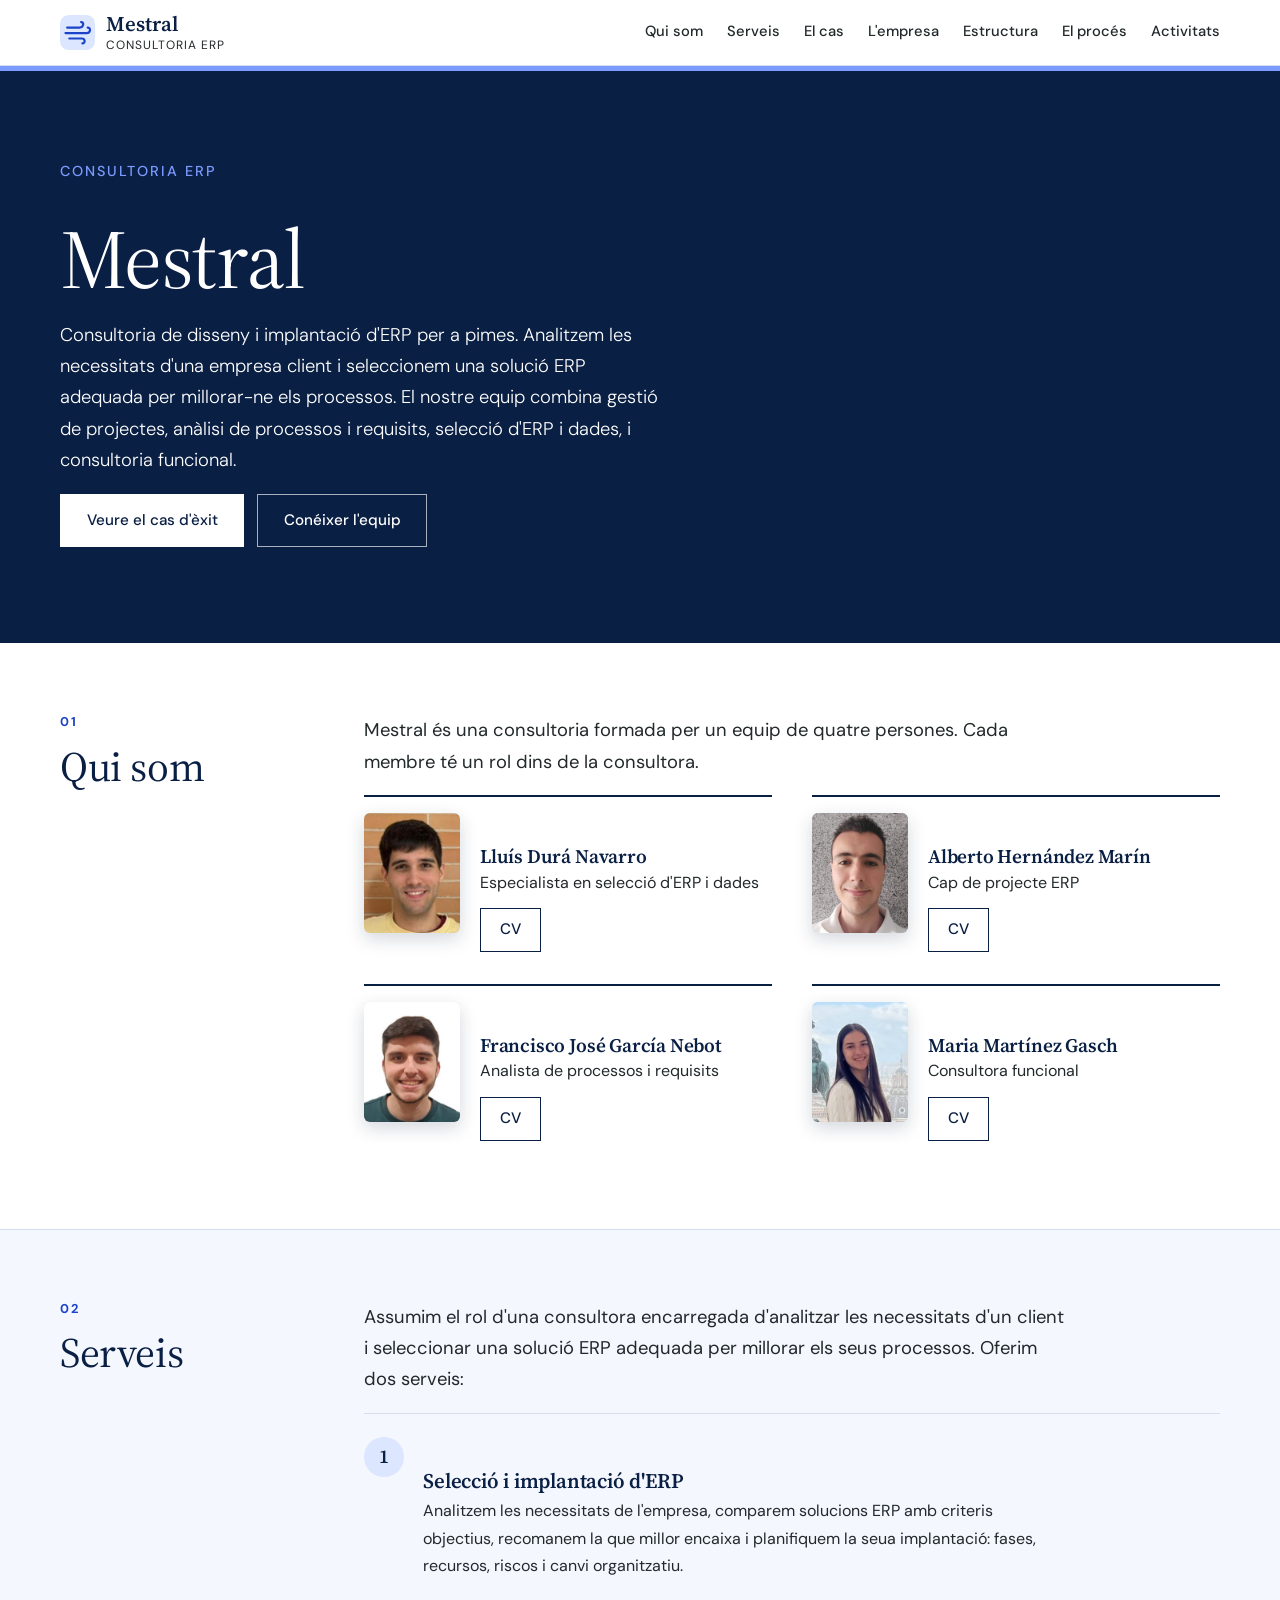
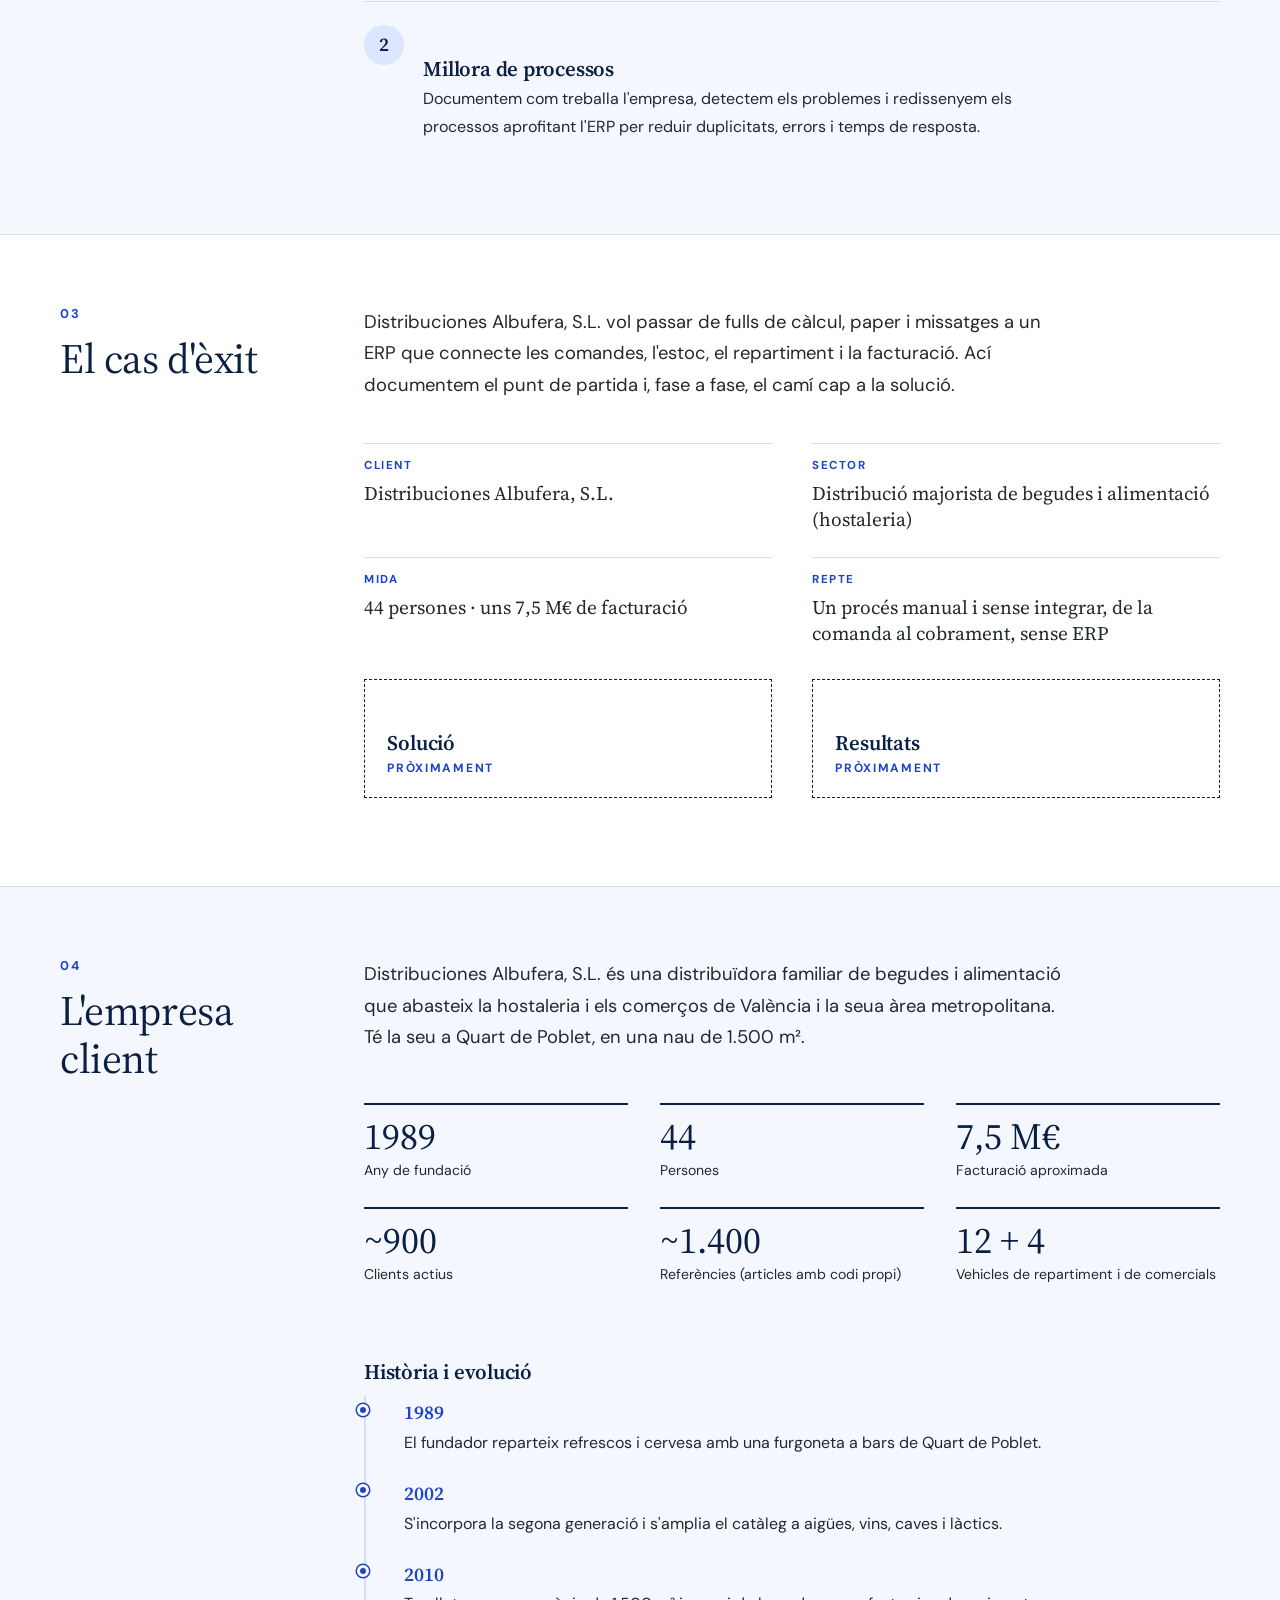
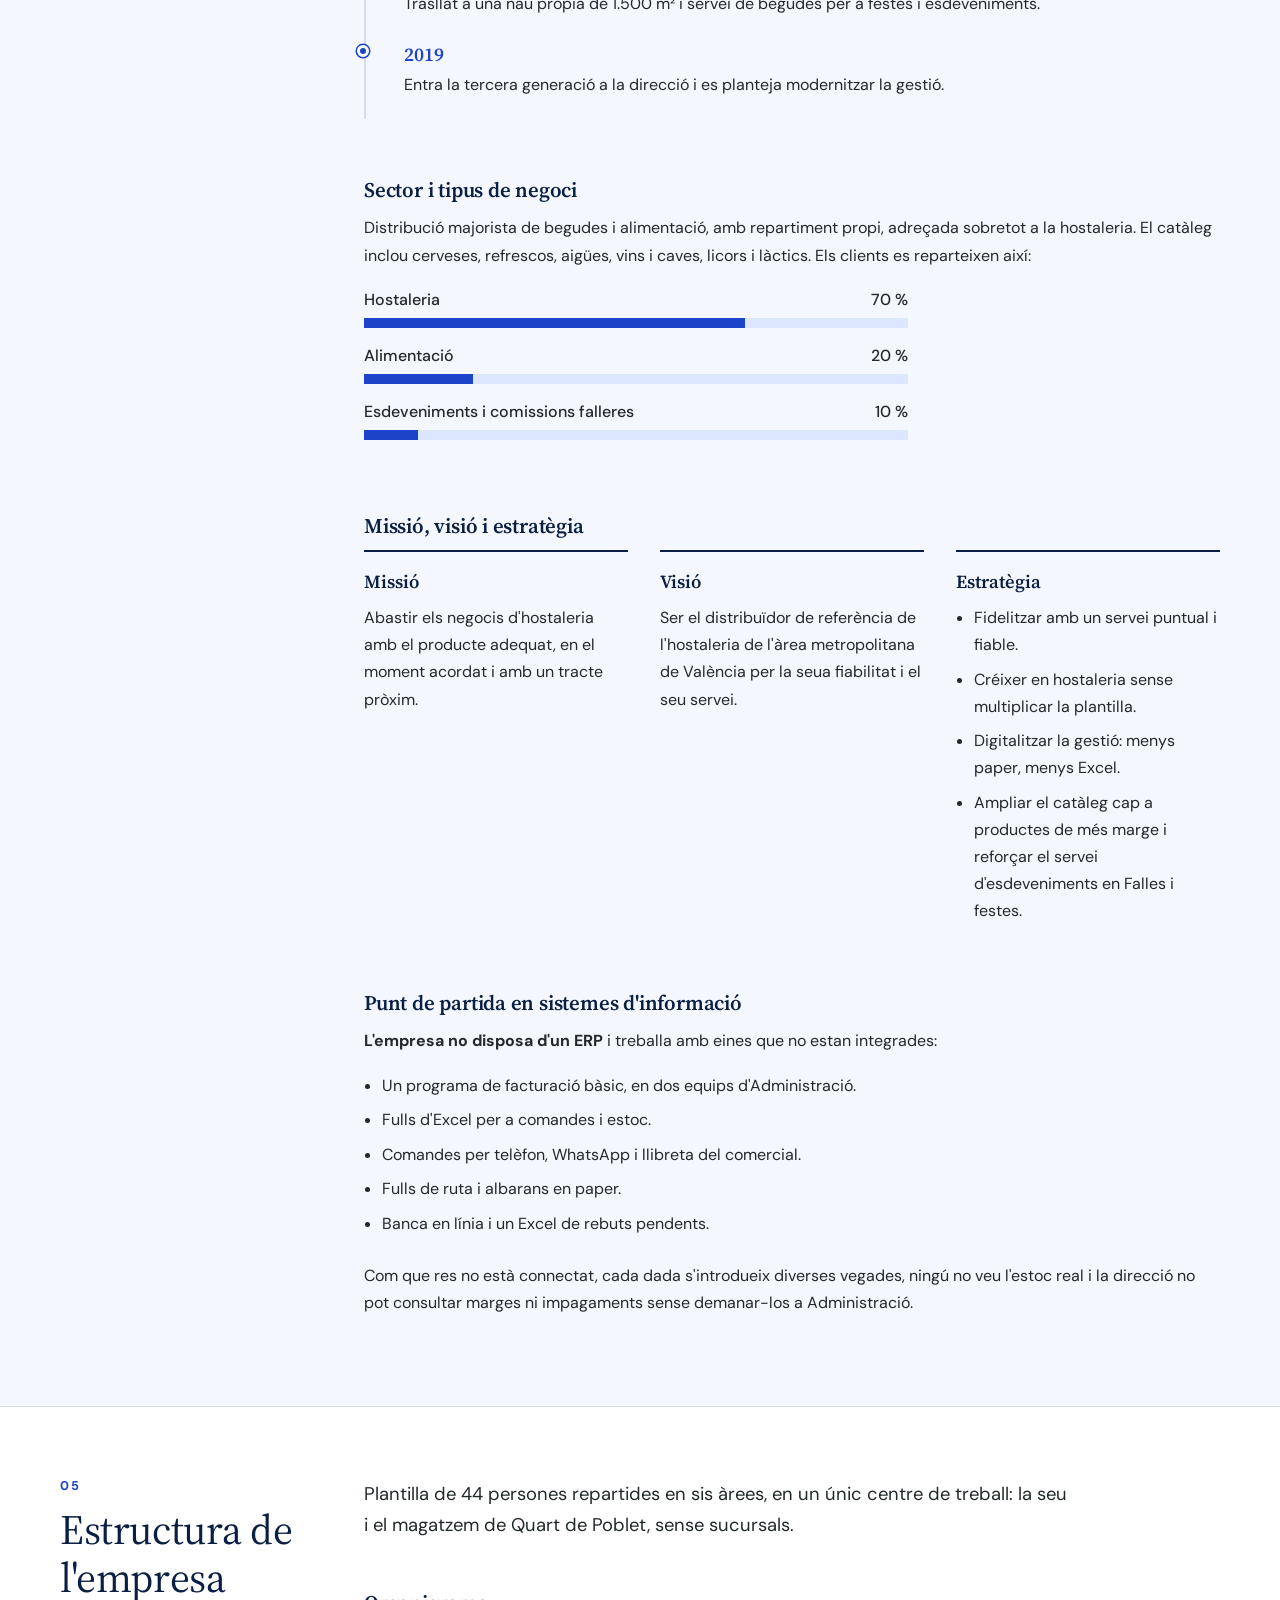
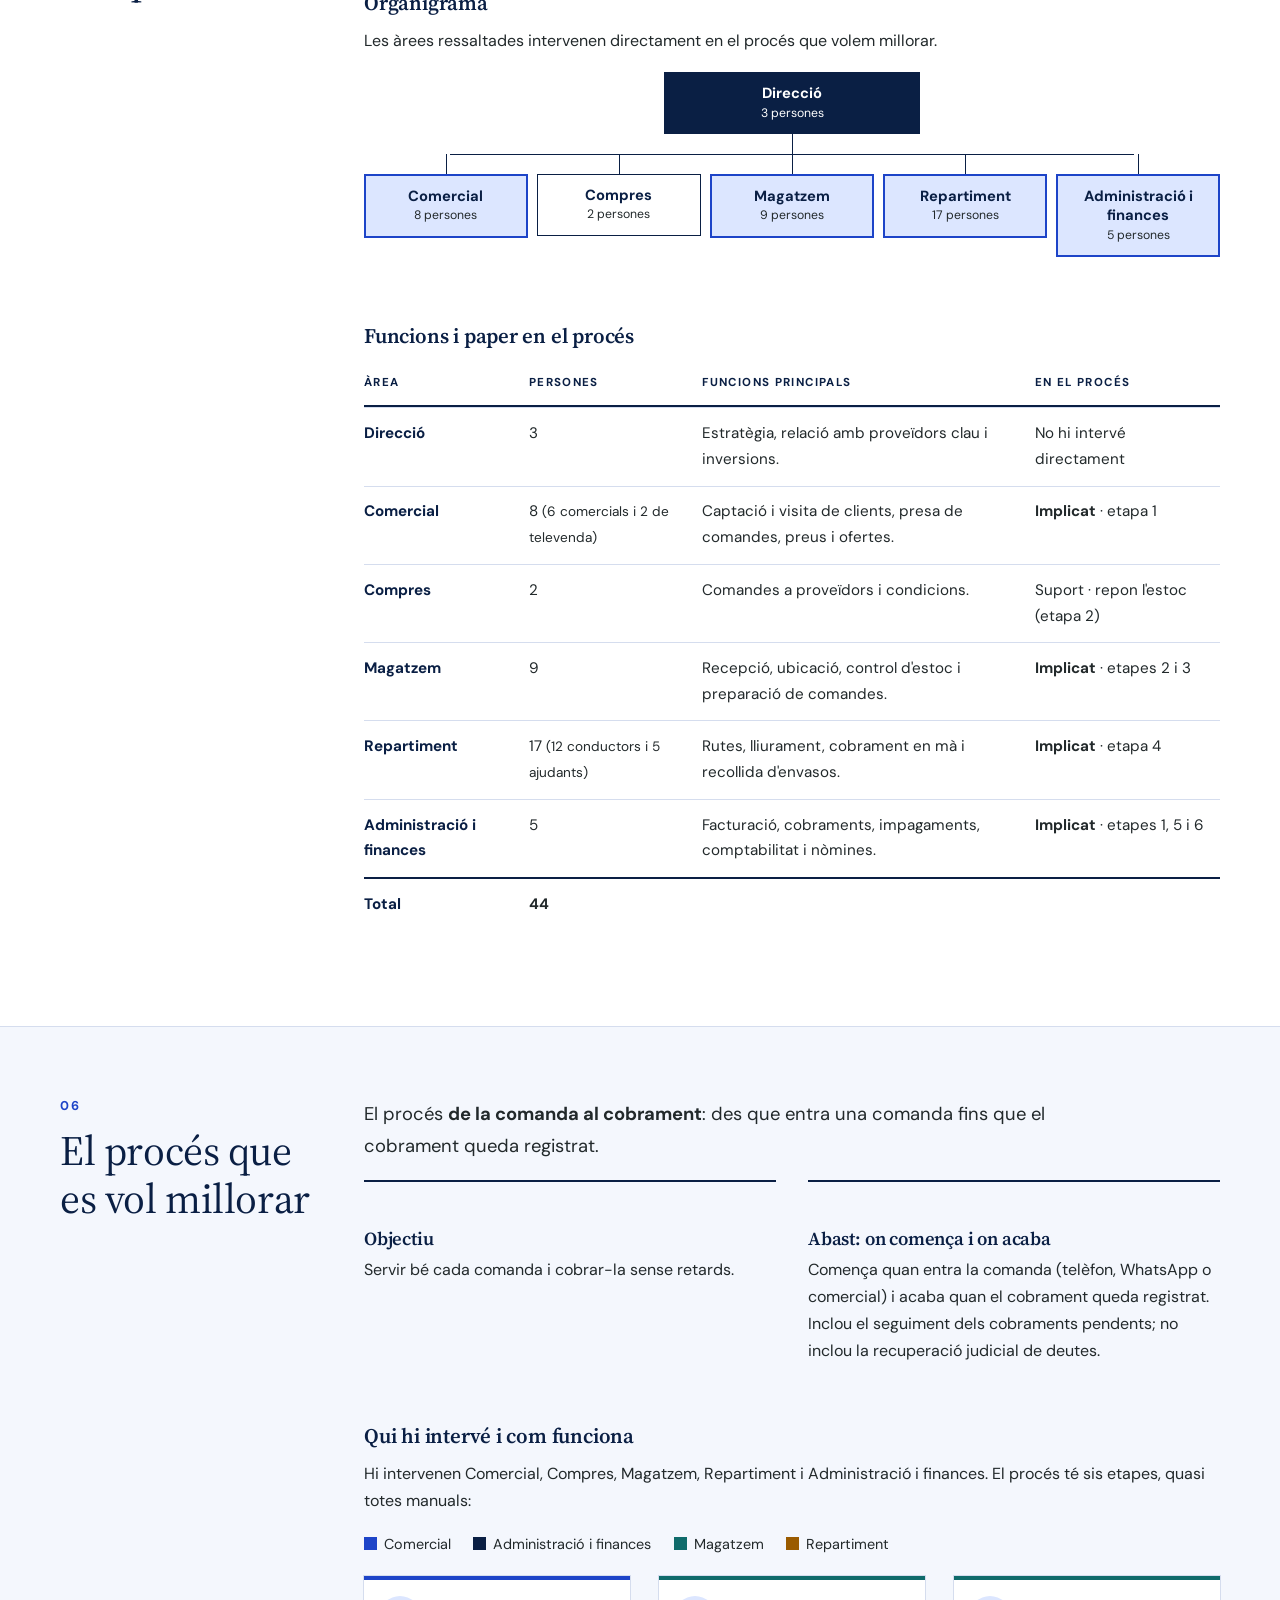
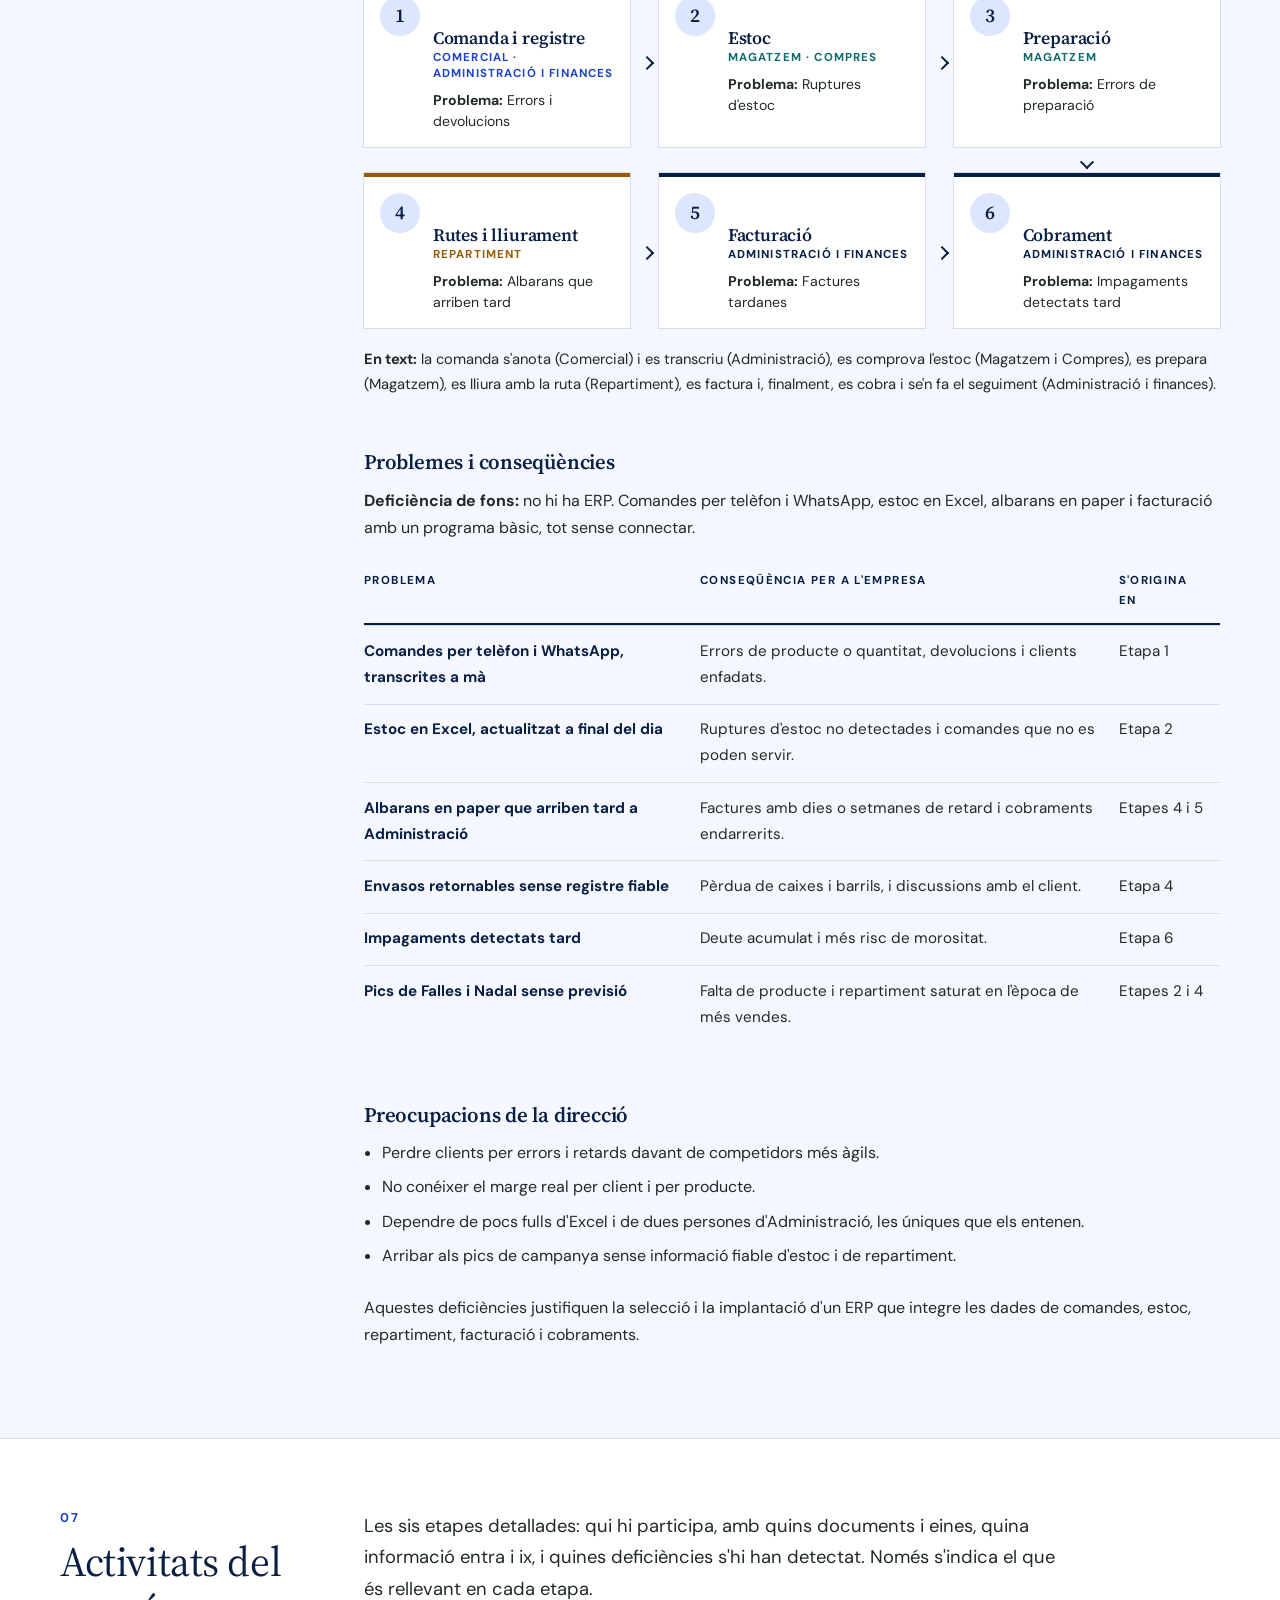
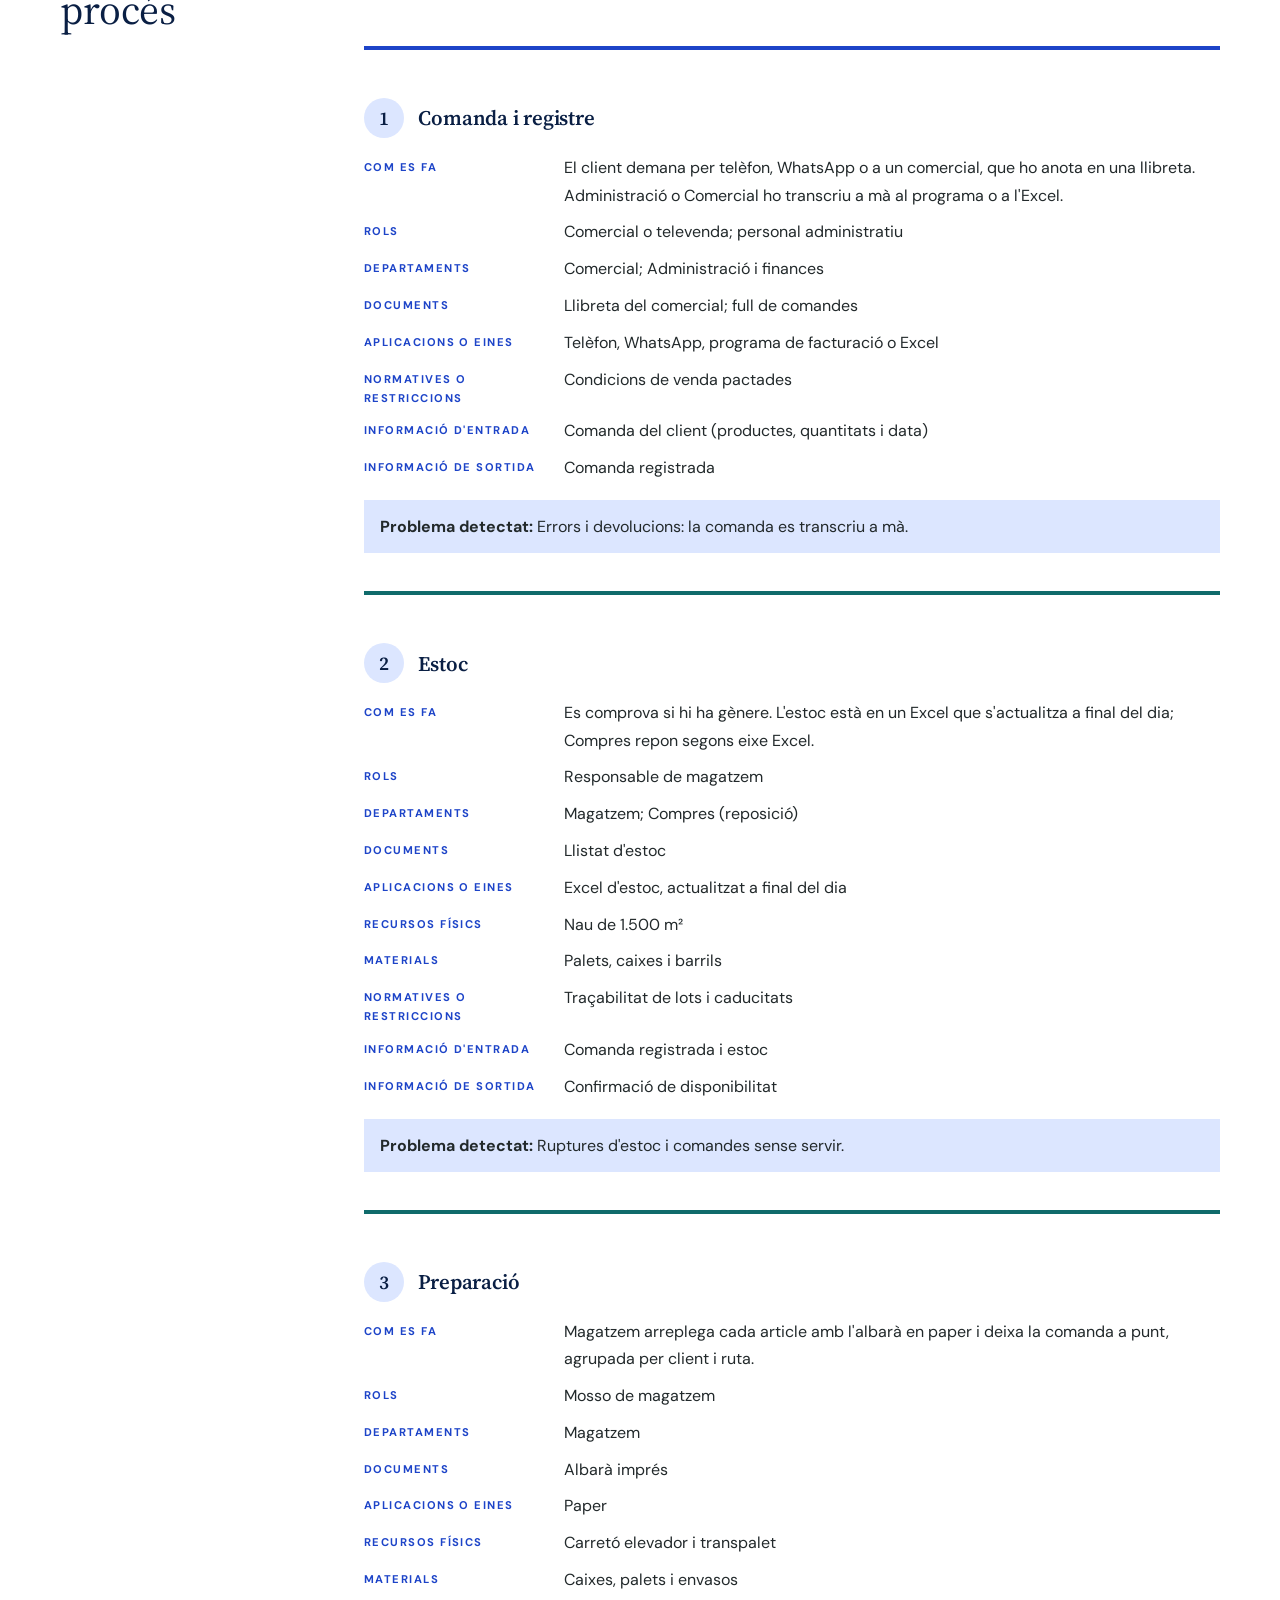
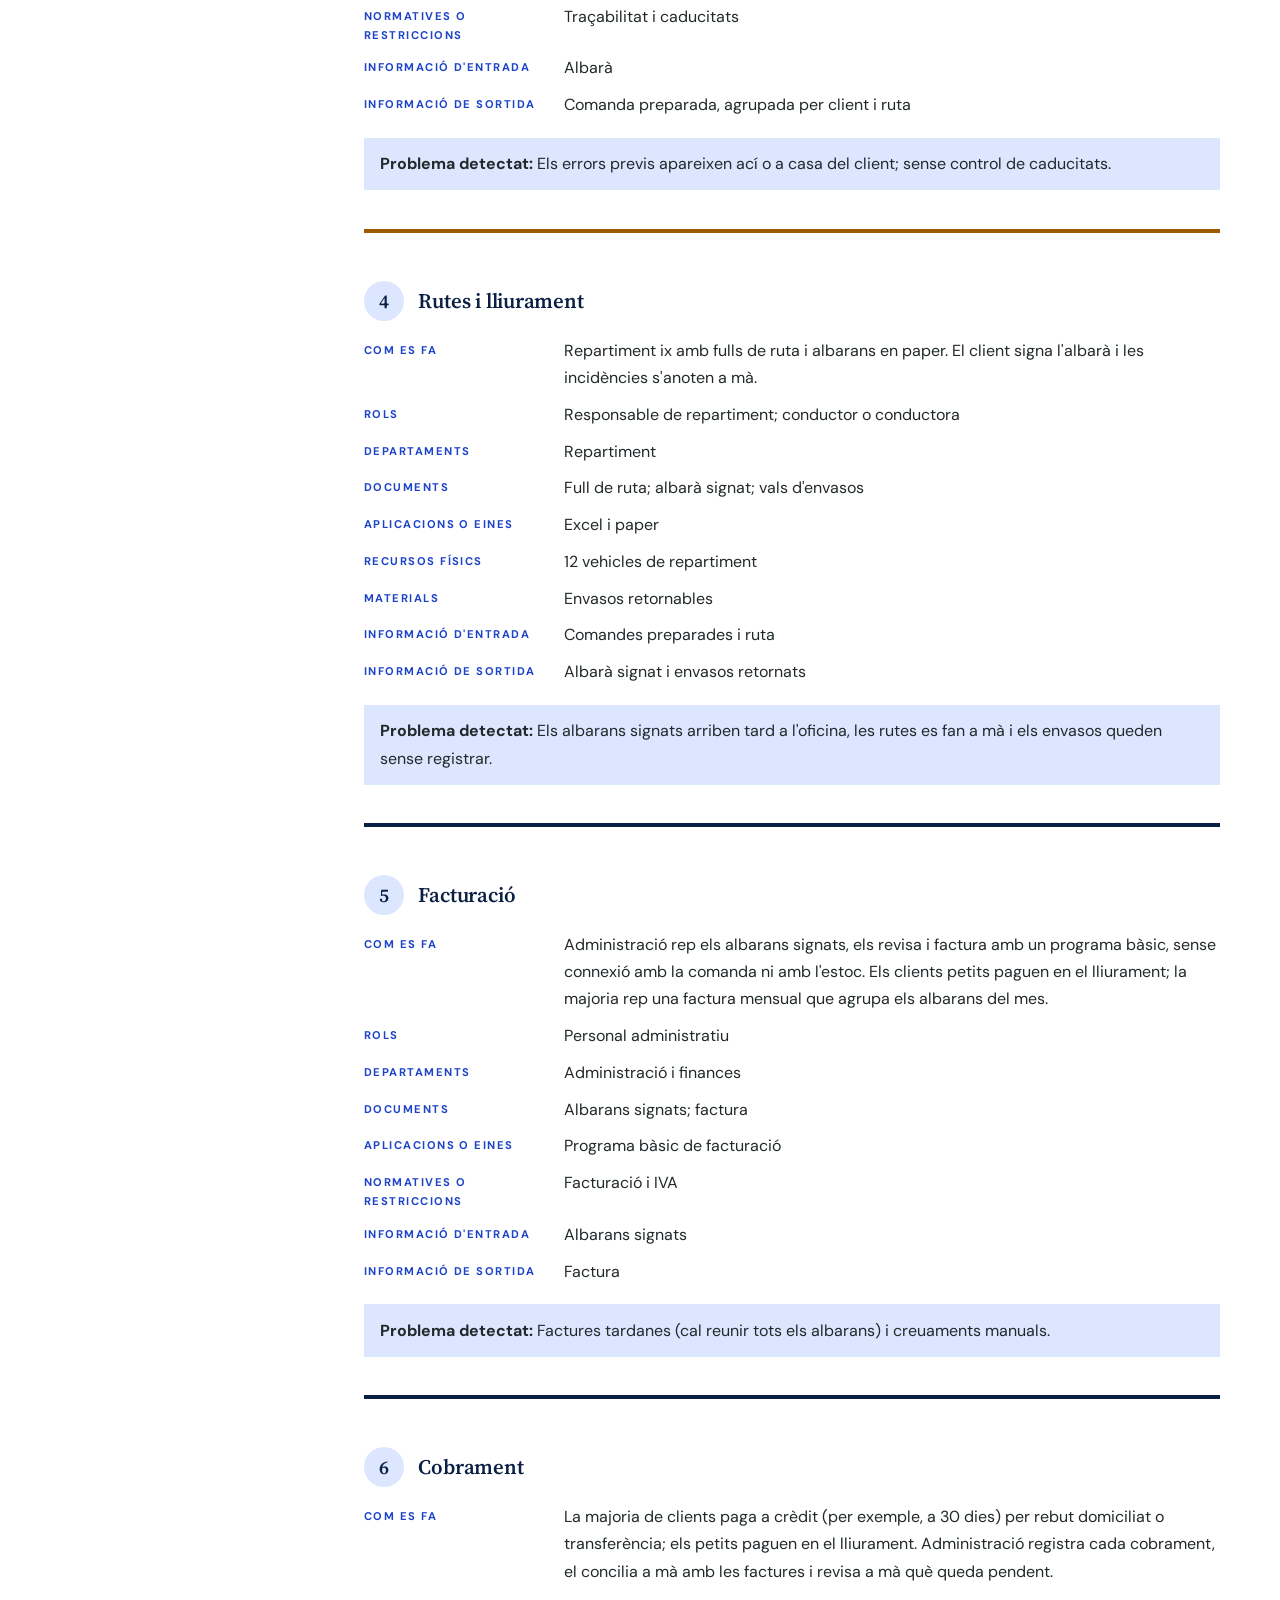
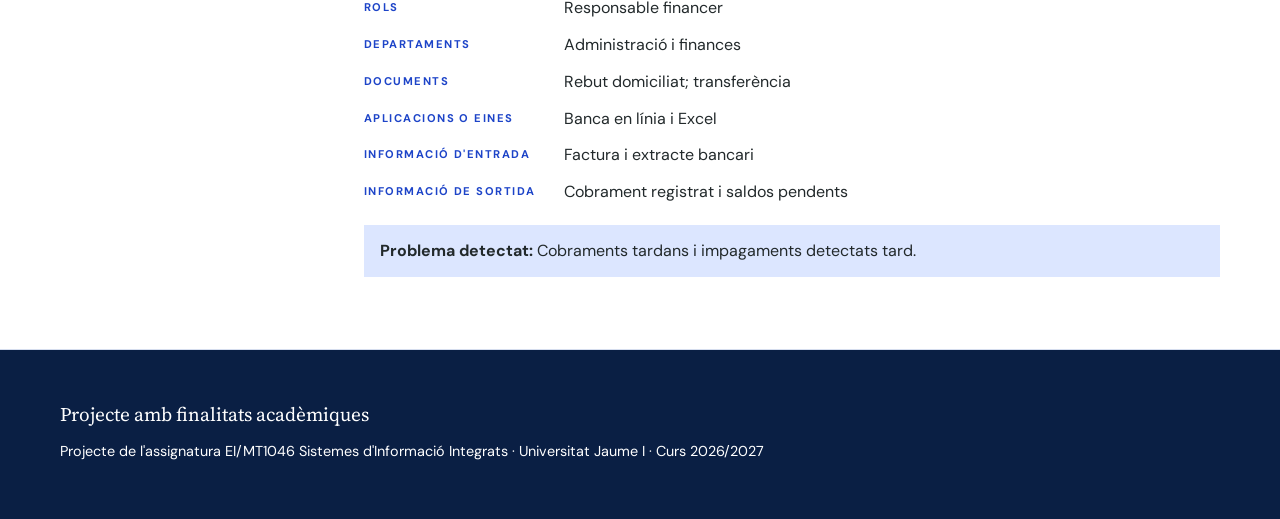
==== commit e61672d5: "Serveis: dos serveis (selecció i implantació d'ERP, millora de processos) Co-Authored-By: Claude Son" ====
--- a/index.html
+++ b/index.html
@@ -92,13 +92,10 @@
 <section id="serveis" aria-labelledby="t-serveis">
   <div class="contenidor">
     <h2 id="t-serveis">Serveis</h2>
-    <p class="lead">Assumim el rol d'una consultora encarregada d'analitzar les necessitats d'un client i seleccionar una solució ERP adequada per millorar els seus processos. Cada servei correspon a una fase del projecte.</p>
+    <p class="lead">Assumim el rol d'una consultora encarregada d'analitzar les necessitats d'un client i seleccionar una solució ERP adequada per millorar els seus processos. Oferim dos serveis:</p>
     <ol class="serveis">
-      <li><span class="num" aria-hidden="true">1</span><div><h3>Anàlisi de la situació actual</h3><p>Documentem com treballa l'empresa client —estructura, procés, activitats i sistemes— per detectar els problemes i les seues conseqüències.</p></div></li>
-      <li><span class="num" aria-hidden="true">2</span><div><h3>Definició de requisits</h3><p>Traduïm les necessitats de l'empresa en requisits funcionals i no funcionals que la direcció puga validar.</p></div></li>
-      <li><span class="num" aria-hidden="true">3</span><div><h3>Selecció de l'ERP</h3><p>Comparem solucions ERP amb criteris objectius i recomanem la que millor encaixa amb el cas.</p></div></li>
-      <li><span class="num" aria-hidden="true">4</span><div><h3>Proposta de millora de processos</h3><p>Redissenyem els processos aprofitant l'ERP per reduir duplicitats, errors i temps de resposta.</p></div></li>
-      <li><span class="num" aria-hidden="true">5</span><div><h3>Planificació de la implantació</h3><p>Plantegem fases, recursos, riscos i canvi organitzatiu necessaris per posar en marxa la solució.</p></div></li>
+      <li><span class="num" aria-hidden="true">1</span><div><h3>Selecció i implantació d'ERP</h3><p>Analitzem les necessitats de l'empresa, comparem solucions ERP amb criteris objectius, recomanem la que millor encaixa i planifiquem la seua implantació: fases, recursos, riscos i canvi organitzatiu.</p></div></li>
+      <li><span class="num" aria-hidden="true">2</span><div><h3>Millora de processos</h3><p>Documentem com treballa l'empresa, detectem els problemes i redissenyem els processos aprofitant l'ERP per reduir duplicitats, errors i temps de resposta.</p></div></li>
     </ol>
   </div>
 </section>
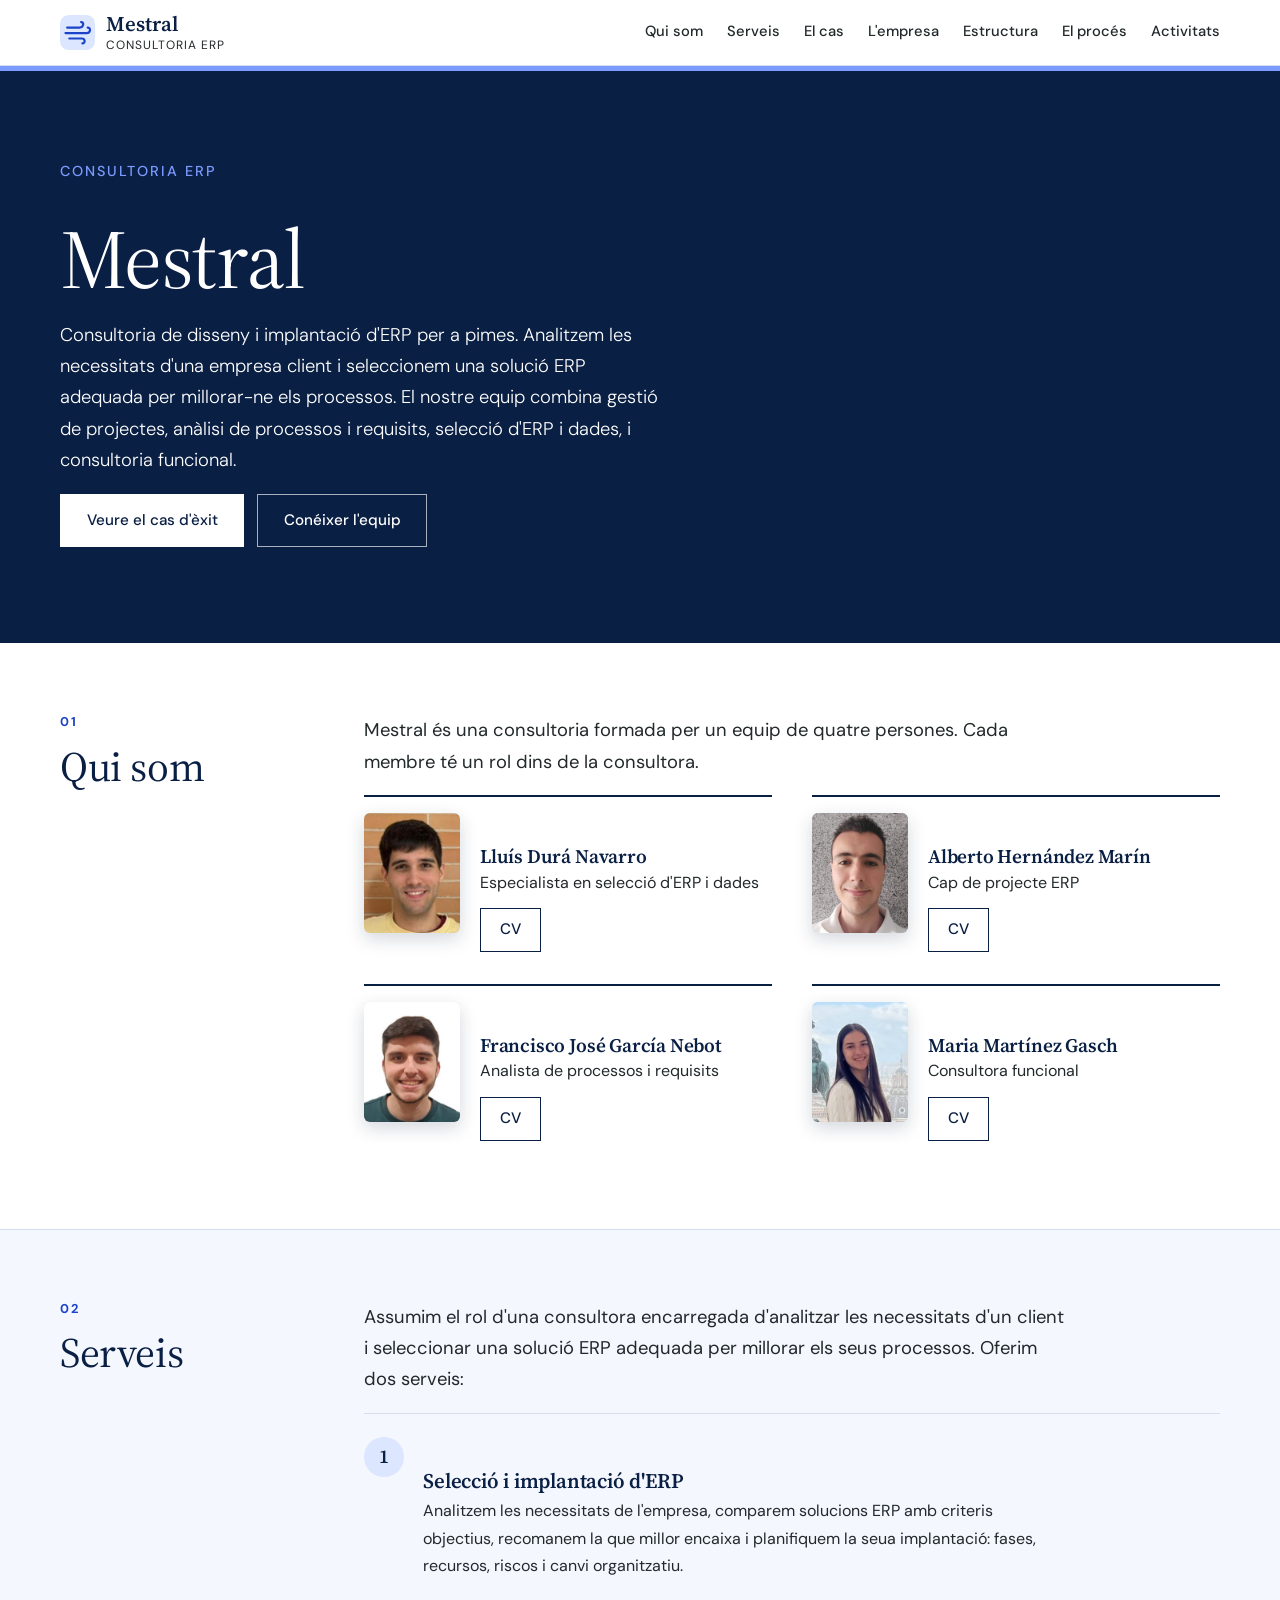
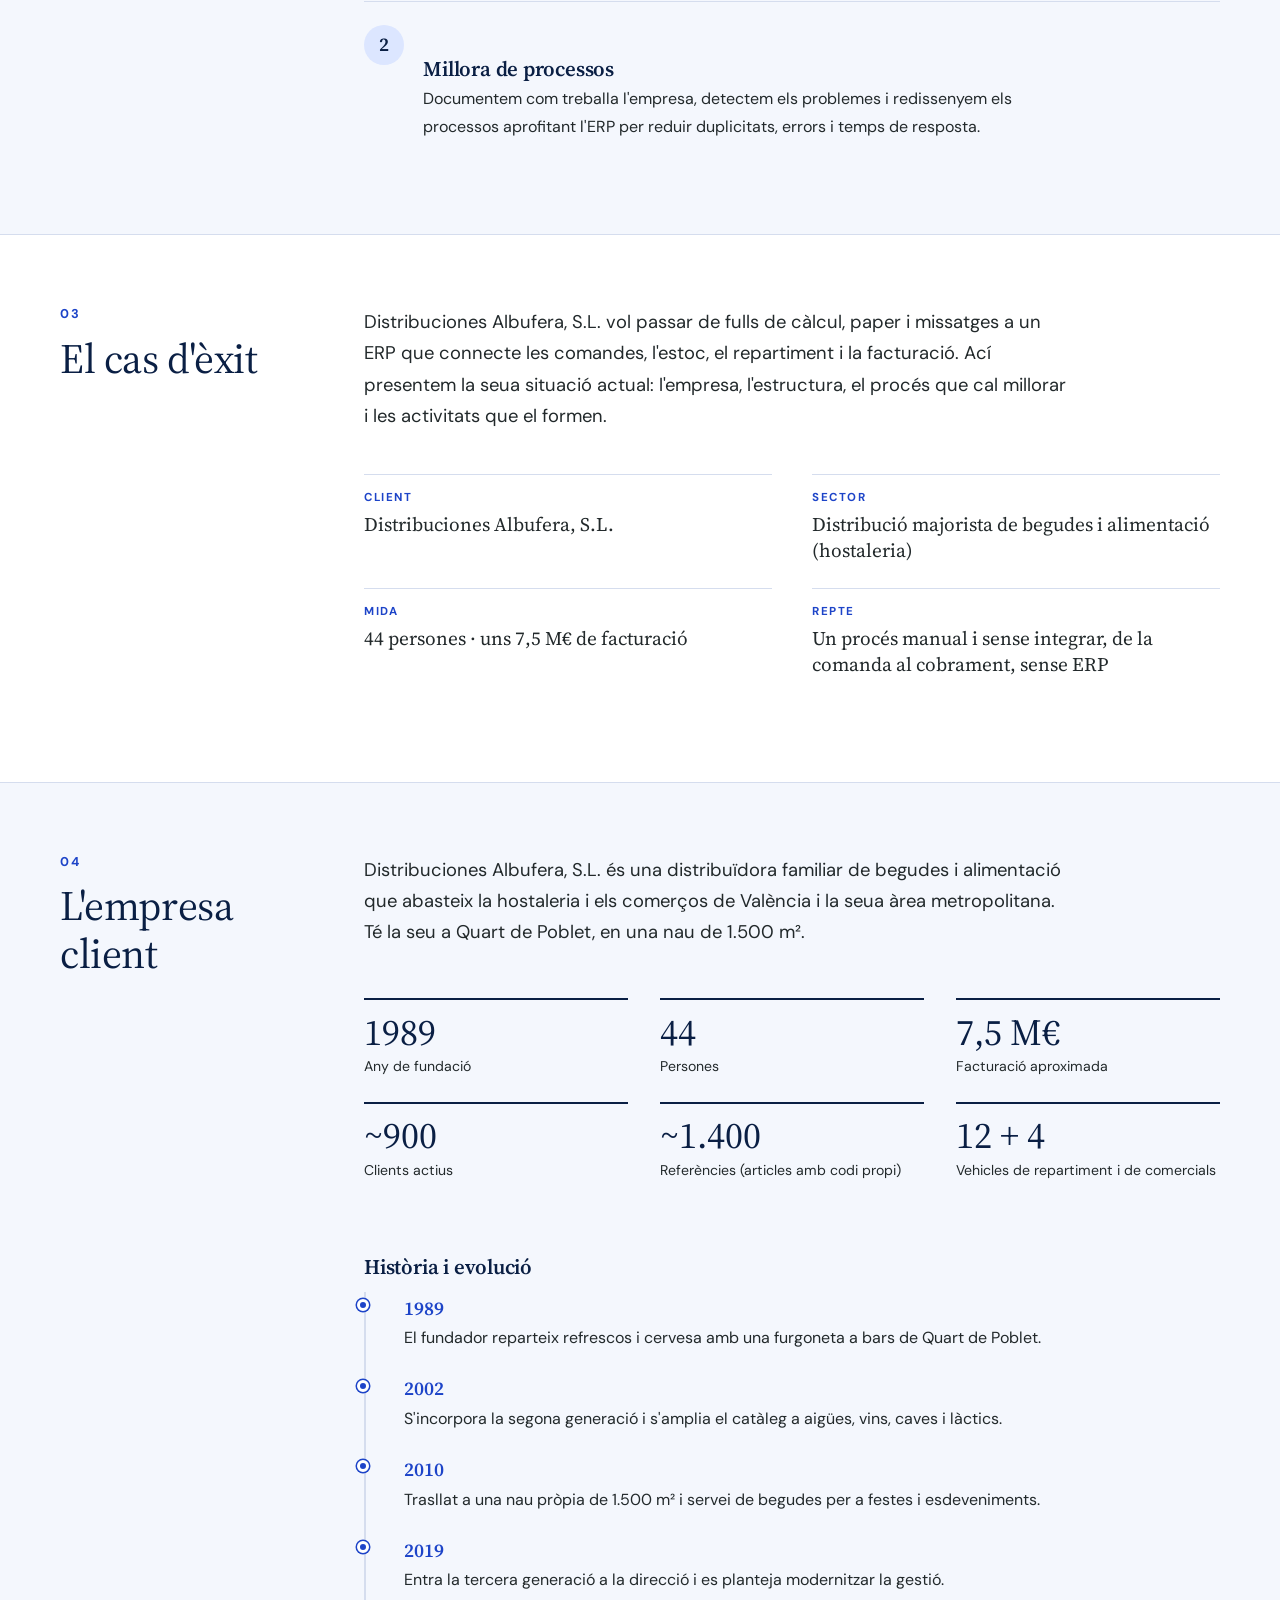
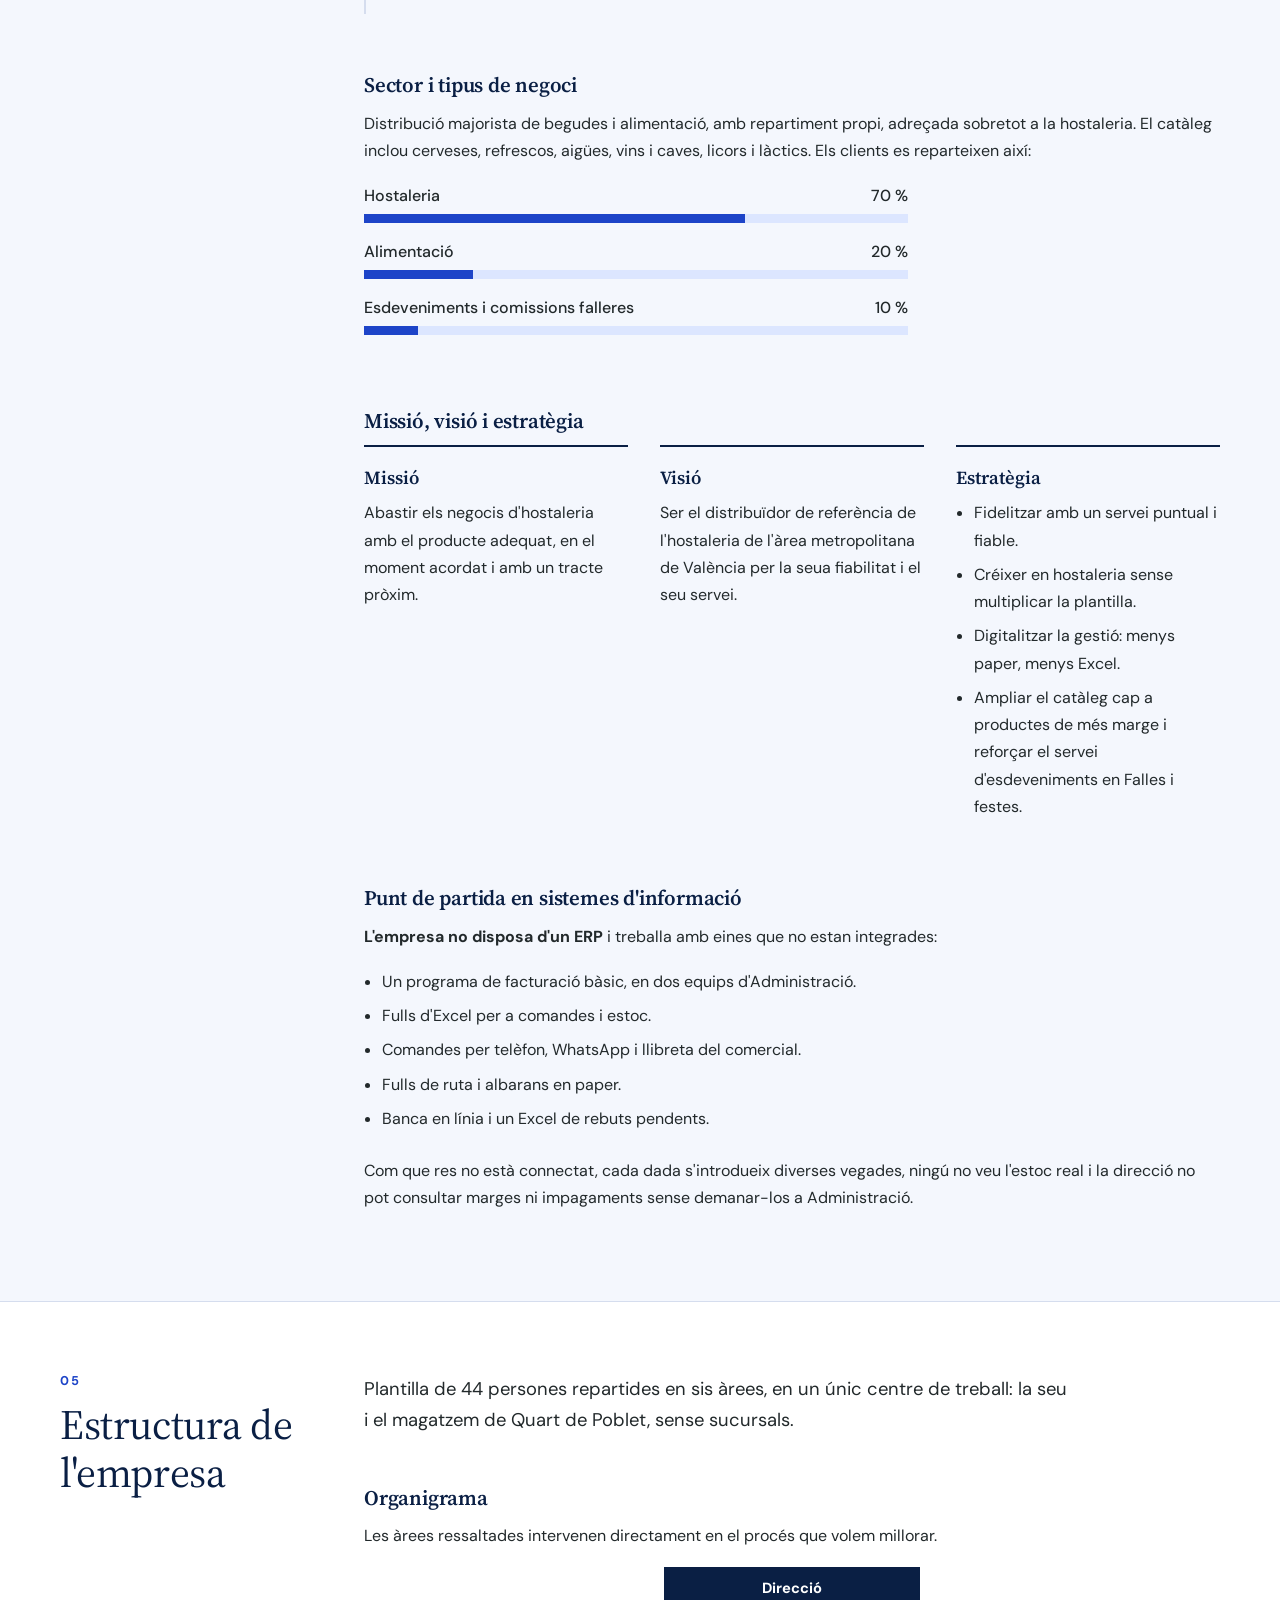
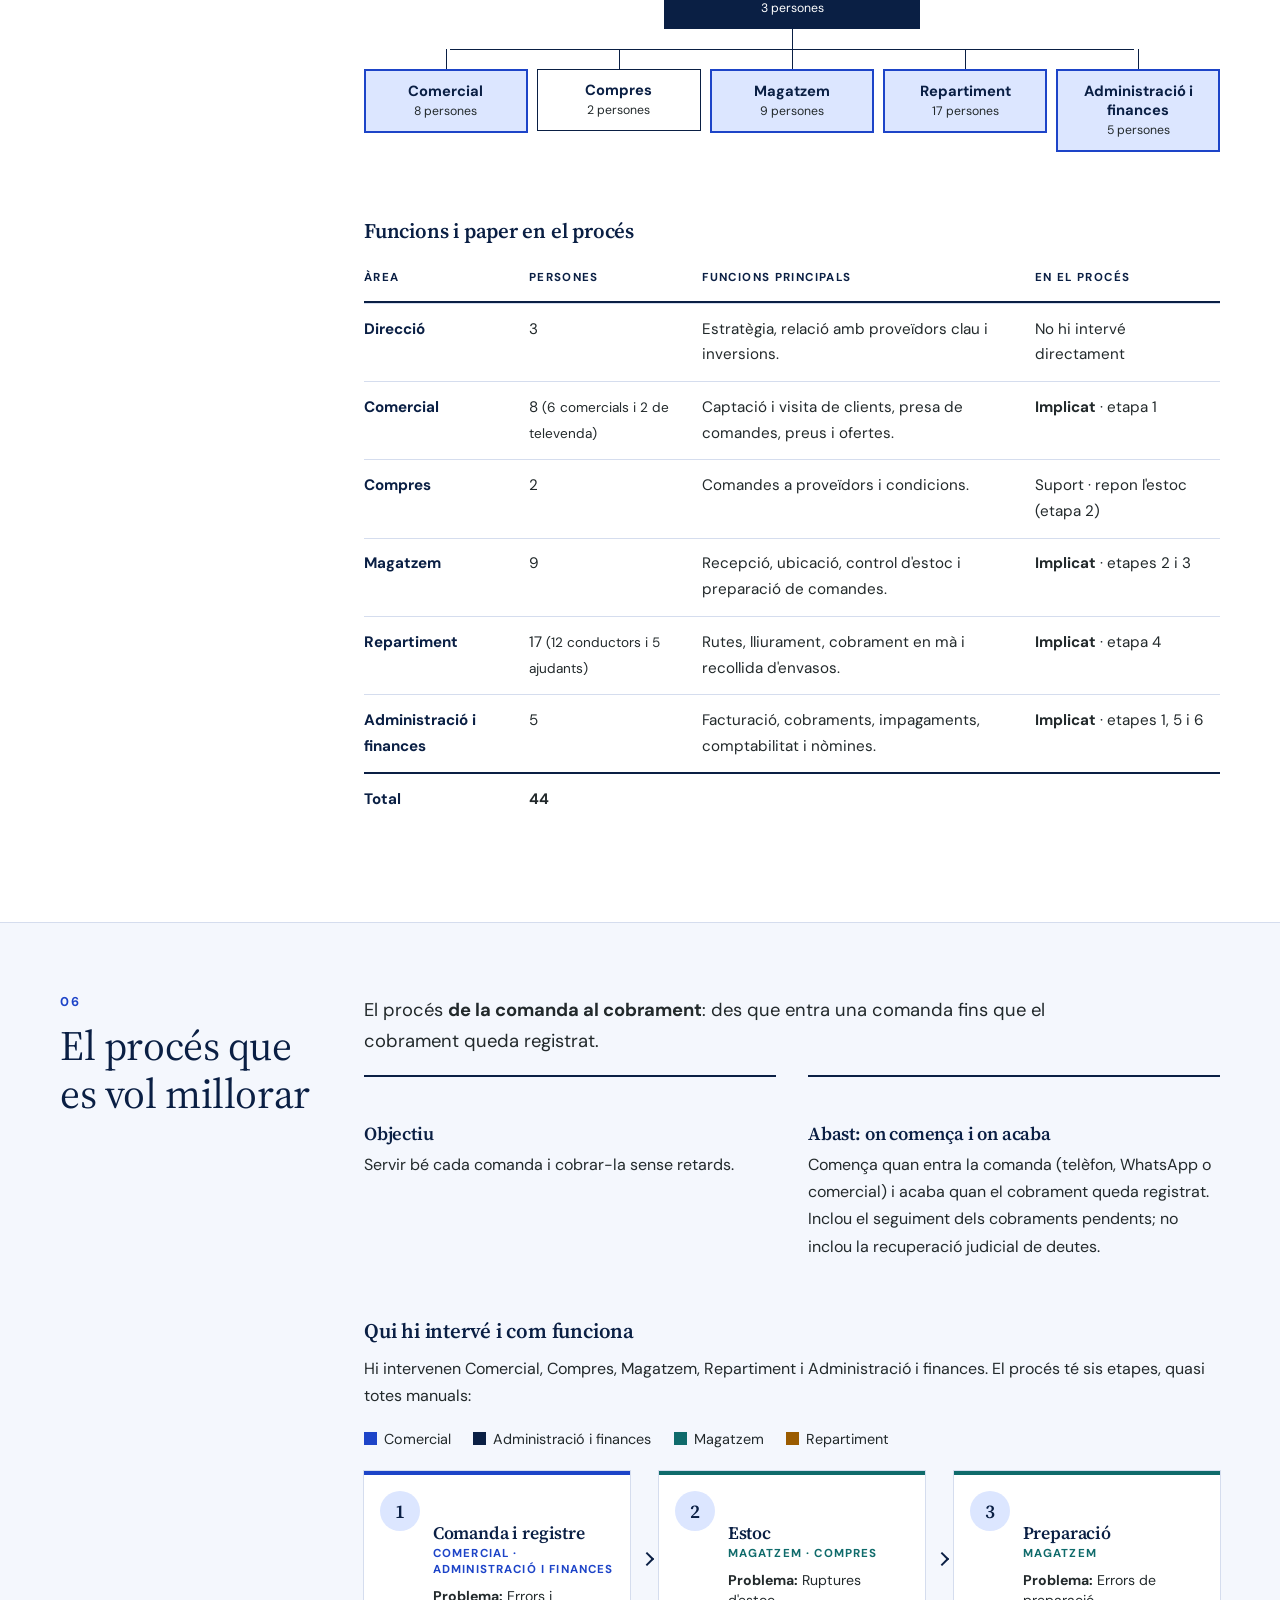
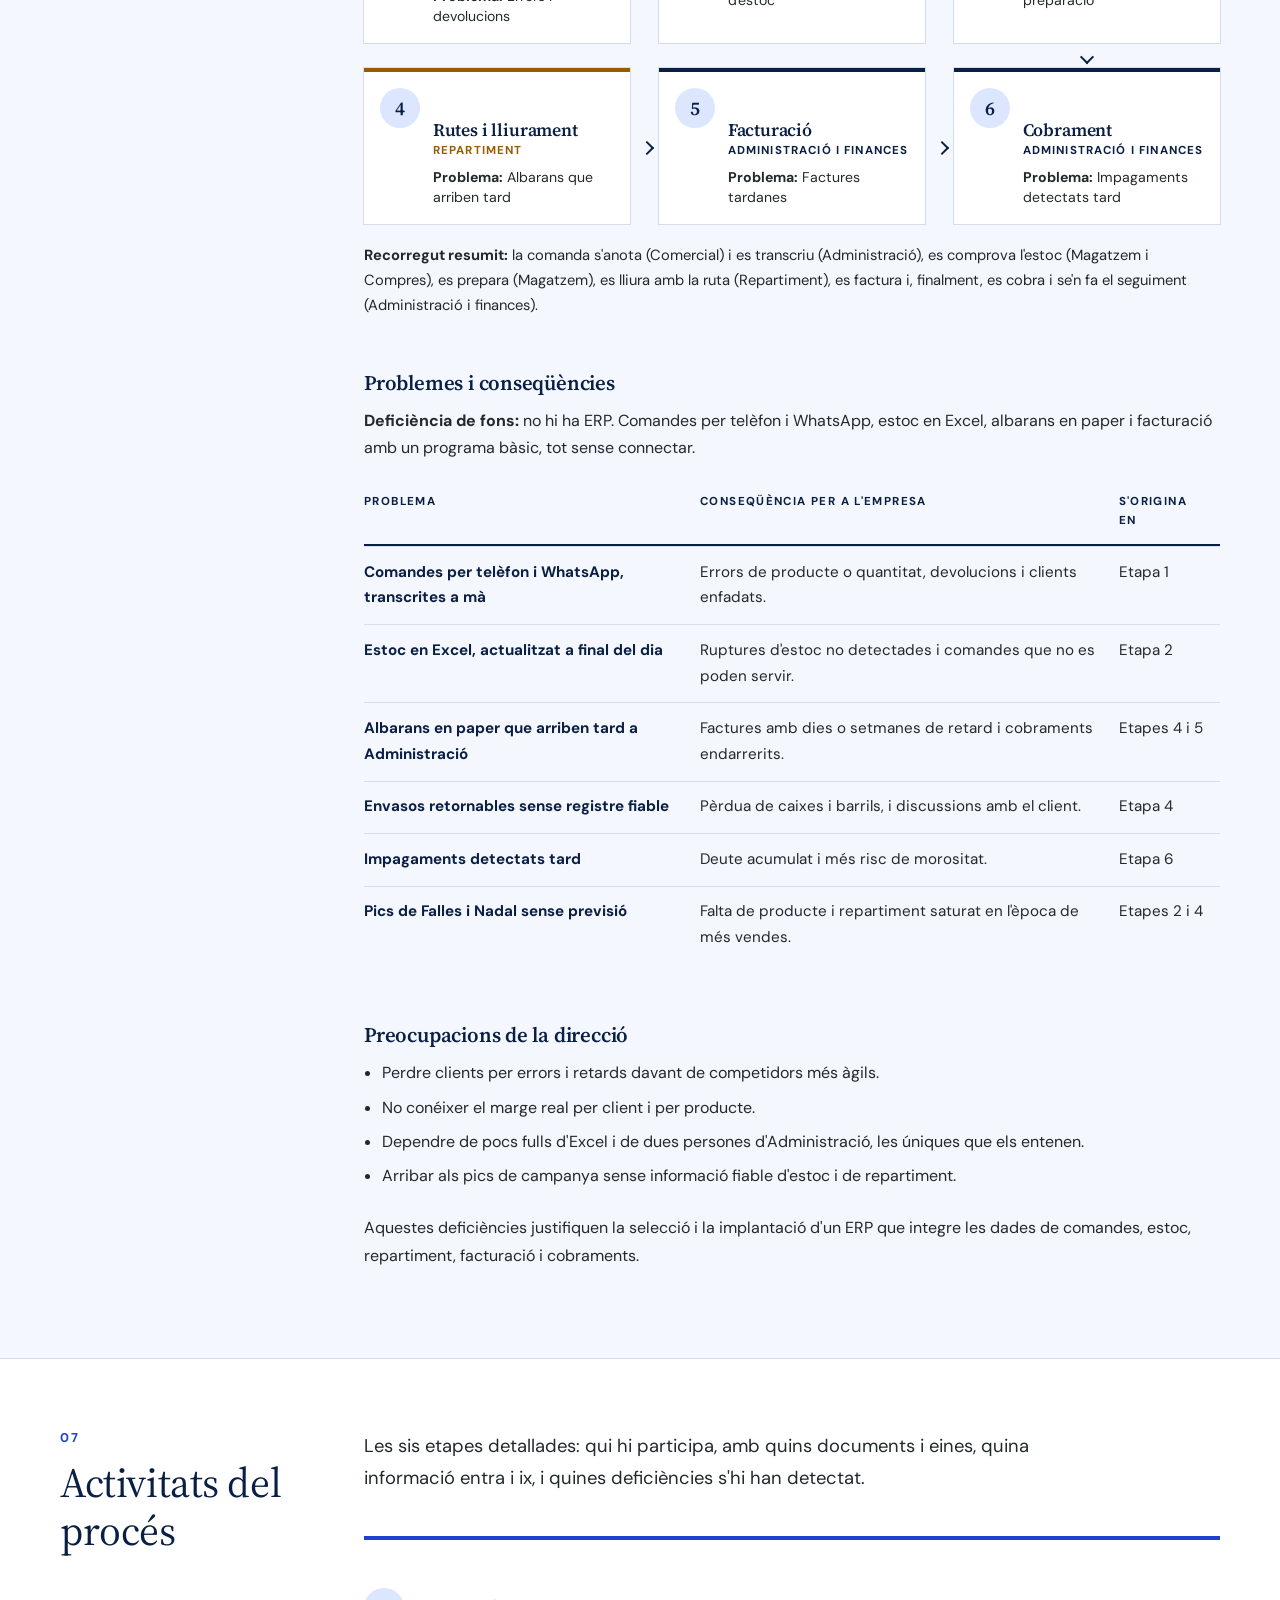
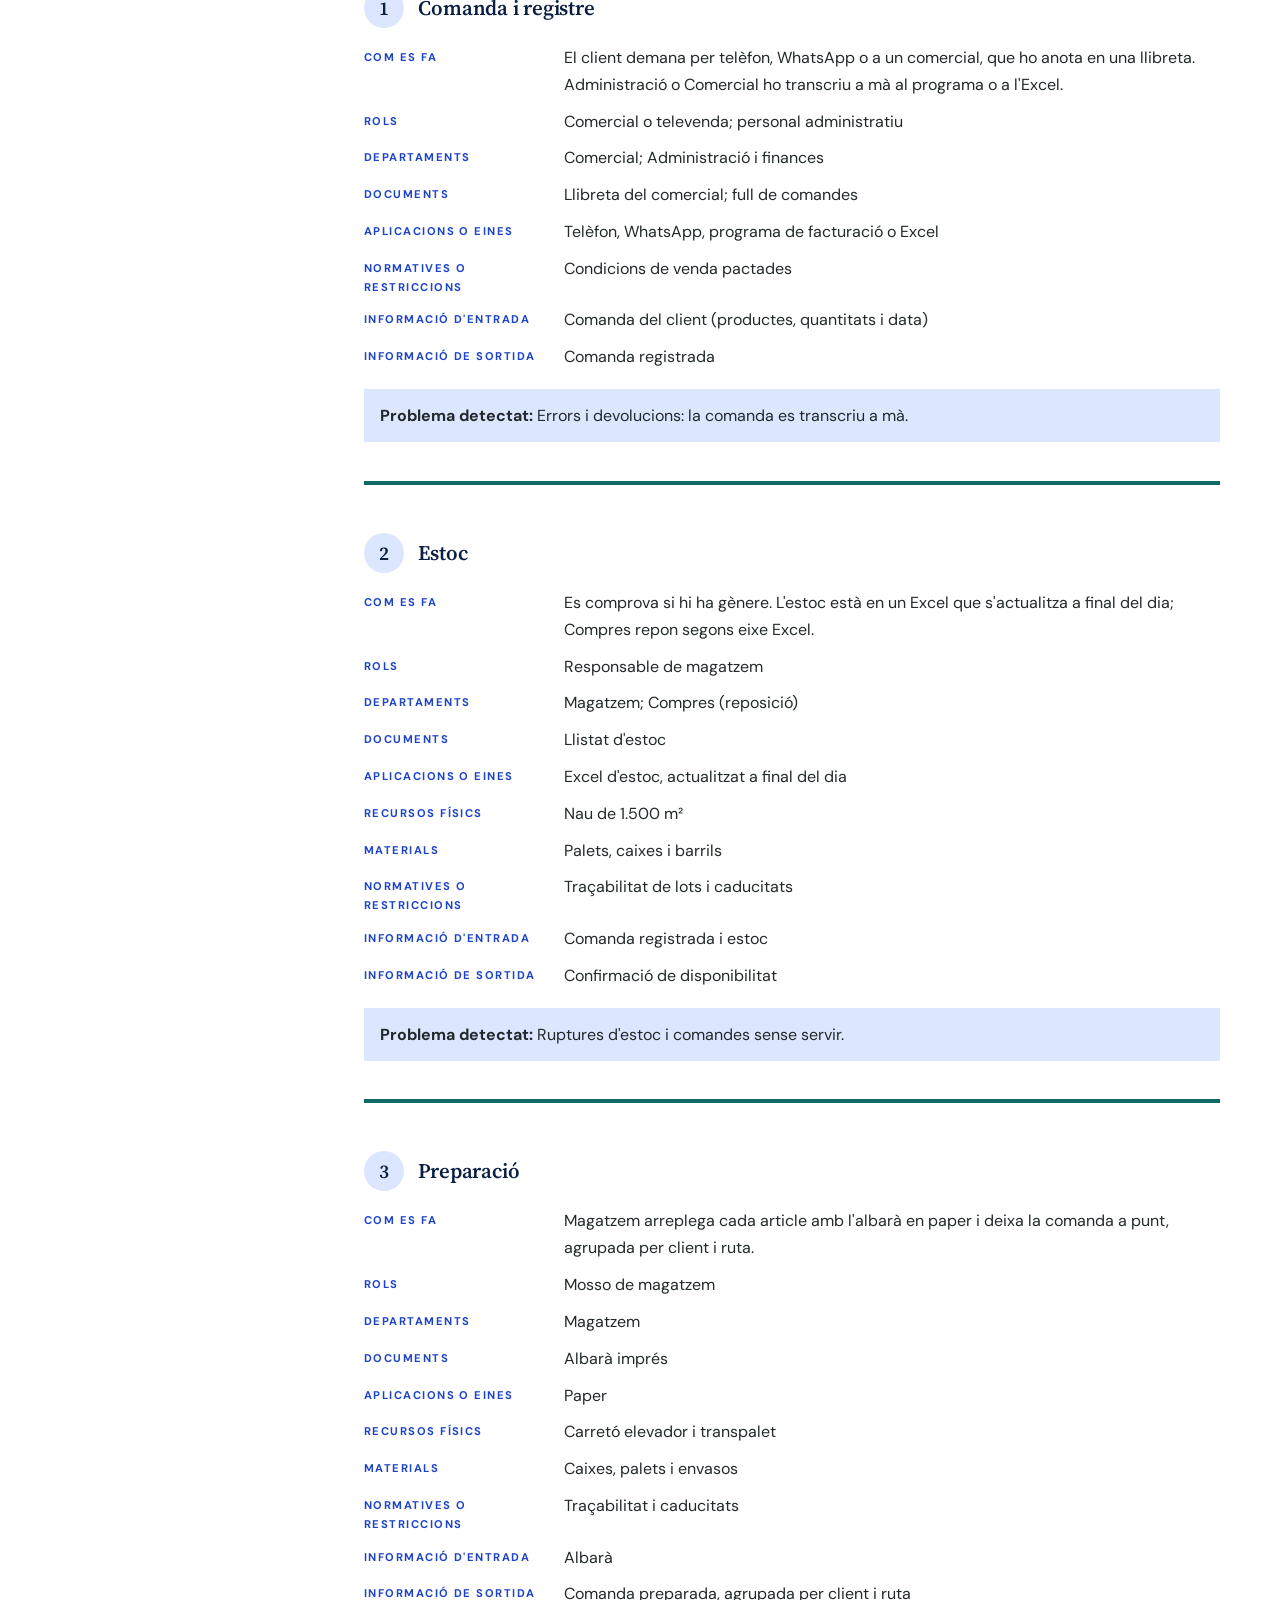
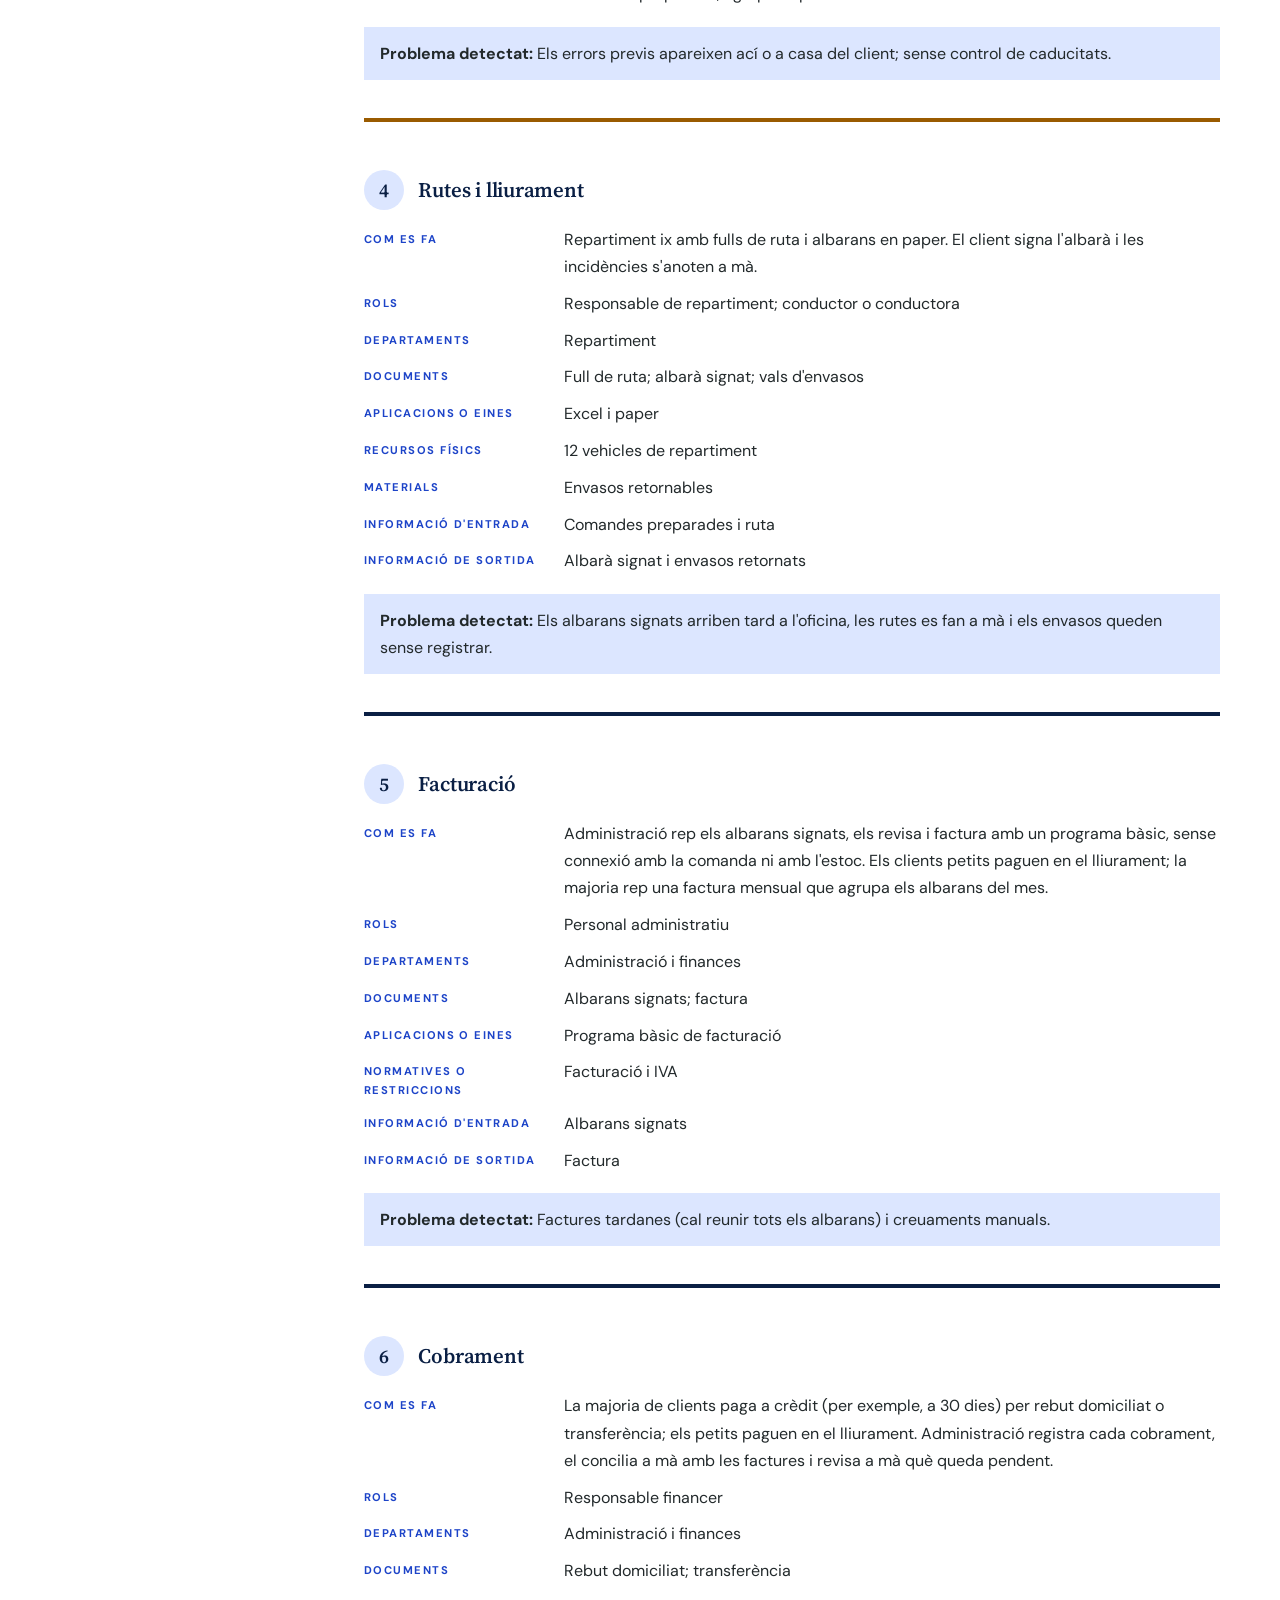
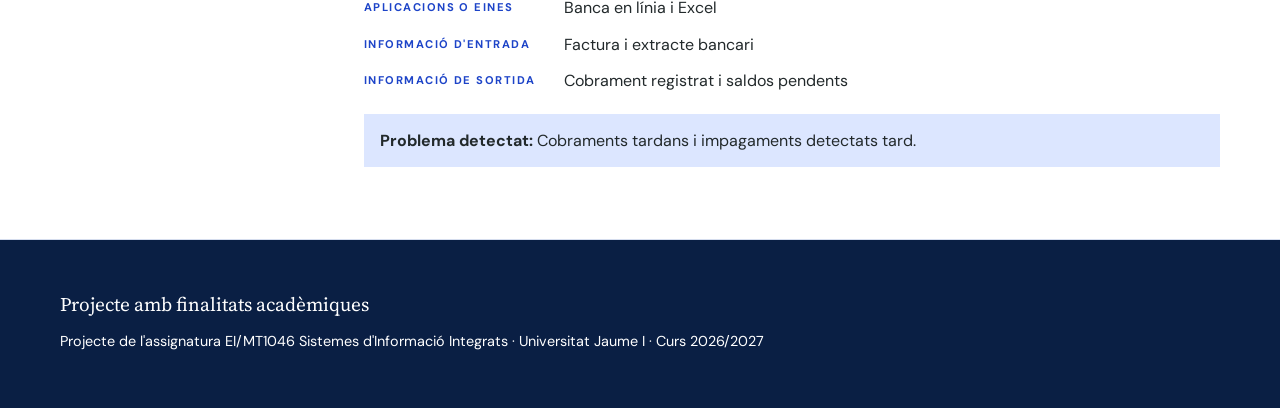
==== commit 533ab3cc: "Revisió editorial: treu textos provisionals i notes internes del repositori Co-Authored-By: Claude S" ====
--- a/index.html
+++ b/index.html
@@ -103,17 +103,13 @@
 <section id="cas" aria-labelledby="t-cas">
   <div class="contenidor">
     <h2 id="t-cas">El cas d'èxit</h2>
-    <p class="lead">Distribuciones Albufera, S.L. vol passar de fulls de càlcul, paper i missatges a un ERP que connecte les comandes, l'estoc, el repartiment i la facturació. Ací documentem el punt de partida i, fase a fase, el camí cap a la solució.</p>
+    <p class="lead">Distribuciones Albufera, S.L. vol passar de fulls de càlcul, paper i missatges a un ERP que connecte les comandes, l'estoc, el repartiment i la facturació. Ací presentem la seua situació actual: l'empresa, l'estructura, el procés que cal millorar i les activitats que el formen.</p>
     <dl class="resum">
       <div><dt>Client</dt><dd>Distribuciones Albufera, S.L.</dd></div>
       <div><dt>Sector</dt><dd>Distribució majorista de begudes i alimentació (hostaleria)</dd></div>
       <div><dt>Mida</dt><dd>44 persones · uns 7,5 M€ de facturació</dd></div>
       <div><dt>Repte</dt><dd>Un procés manual i sense integrar, de la comanda al cobrament, sense ERP</dd></div>
     </dl>
-    <div class="graella">
-      <div class="proximament"><h3>Solució</h3><p>Pròximament</p></div>
-      <div class="proximament"><h3>Resultats</h3><p>Pròximament</p></div>
-    </div>
   </div>
 </section>
 
@@ -233,7 +229,7 @@
 <li class="dep-adm"><span class="num" aria-hidden="true">5</span><div><h3><span class="sr-only">Etapa 5: </span>Facturació</h3><p class="etiqueta">Administració i finances</p><p class="alerta"><strong>Problema:</strong> Factures tardanes</p></div></li>
 <li class="dep-adm"><span class="num" aria-hidden="true">6</span><div><h3><span class="sr-only">Etapa 6: </span>Cobrament</h3><p class="etiqueta">Administració i finances</p><p class="alerta"><strong>Problema:</strong> Impagaments detectats tard</p></div></li>
     </ol>
-    <p class="alt"><strong>En text:</strong> la comanda s'anota (Comercial) i es transcriu (Administració), es comprova l'estoc (Magatzem i Compres), es prepara (Magatzem), es lliura amb la ruta (Repartiment), es factura i, finalment, es cobra i se'n fa el seguiment (Administració i finances).</p>
+    <p class="alt"><strong>Recorregut resumit:</strong> la comanda s'anota (Comercial) i es transcriu (Administració), es comprova l'estoc (Magatzem i Compres), es prepara (Magatzem), es lliura amb la ruta (Repartiment), es factura i, finalment, es cobra i se'n fa el seguiment (Administració i finances).</p>
 
     <h3>Problemes i conseqüències</h3>
     <p><strong>Deficiència de fons:</strong> no hi ha ERP. Comandes per telèfon i WhatsApp, estoc en Excel, albarans en paper i facturació amb un programa bàsic, tot sense connectar.</p>
@@ -266,7 +262,7 @@
 <section id="activitats" aria-labelledby="t-activitats">
   <div class="contenidor">
     <h2 id="t-activitats">Activitats del procés</h2>
-    <p class="lead">Les sis etapes detallades: qui hi participa, amb quins documents i eines, quina informació entra i ix, i quines deficiències s'hi han detectat. Només s'indica el que és rellevant en cada etapa.</p>
+    <p class="lead">Les sis etapes detallades: qui hi participa, amb quins documents i eines, quina informació entra i ix, i quines deficiències s'hi han detectat.</p>
     <div class="activitats">
 <article class="activitat dep-com"><h3><span class="num" aria-hidden="true">1</span>Comanda i registre</h3><dl><dt>Com es fa</dt><dd class="ample">El client demana per telèfon, WhatsApp o a un comercial, que ho anota en una llibreta. Administració o Comercial ho transcriu a mà al programa o a l'Excel.</dd><dt>Rols</dt><dd>Comercial o televenda; personal administratiu</dd><dt>Departaments</dt><dd>Comercial; Administració i finances</dd><dt>Documents</dt><dd>Llibreta del comercial; full de comandes</dd><dt>Aplicacions o eines</dt><dd>Telèfon, WhatsApp, programa de facturació o Excel</dd><dt>Normatives o restriccions</dt><dd>Condicions de venda pactades</dd><dt>Informació d'entrada</dt><dd>Comanda del client (productes, quantitats i data)</dd><dt>Informació de sortida</dt><dd>Comanda registrada</dd></dl><p class="problema"><strong>Problema detectat:</strong> Errors i devolucions: la comanda es transcriu a mà.</p></article>
 <article class="activitat dep-mag"><h3><span class="num" aria-hidden="true">2</span>Estoc</h3><dl><dt>Com es fa</dt><dd class="ample">Es comprova si hi ha gènere. L'estoc està en un Excel que s'actualitza a final del dia; Compres repon segons eixe Excel.</dd><dt>Rols</dt><dd>Responsable de magatzem</dd><dt>Departaments</dt><dd>Magatzem; Compres (reposició)</dd><dt>Documents</dt><dd>Llistat d'estoc</dd><dt>Aplicacions o eines</dt><dd>Excel d'estoc, actualitzat a final del dia</dd><dt>Recursos físics</dt><dd>Nau de 1.500 m²</dd><dt>Materials</dt><dd>Palets, caixes i barrils</dd><dt>Normatives o restriccions</dt><dd>Traçabilitat de lots i caducitats</dd><dt>Informació d'entrada</dt><dd>Comanda registrada i estoc</dd><dt>Informació de sortida</dt><dd>Confirmació de disponibilitat</dd></dl><p class="problema"><strong>Problema detectat:</strong> Ruptures d'estoc i comandes sense servir.</p></article>
--- a/css/style.css
+++ b/css/style.css
@@ -107,9 +107,6 @@
 .resum div { border-top: 1px solid var(--line); padding-top: .8rem; }
 .resum dt { font-size: .72rem; font-weight: 700; text-transform: uppercase; letter-spacing: .14em; color: var(--primary); margin-bottom: .3rem; }
 .resum dd { margin: 0; font-family: var(--serif); font-size: 1.2rem; line-height: 1.35; }
-.proximament { border: 1px dashed var(--ink); padding: 1.2rem 1.4rem; }
-.proximament h3 { margin: 0 0 .2rem; }
-.proximament p { margin: 0; text-transform: uppercase; letter-spacing: .14em; font-size: .75rem; font-weight: 700; color: var(--primary); }
 
 /* Xifres destacades */
 .xifres { list-style: none; margin: 2rem 0 2.5rem; padding: 0; display: grid; gap: 1.6rem 2rem; grid-template-columns: repeat(2, 1fr); }
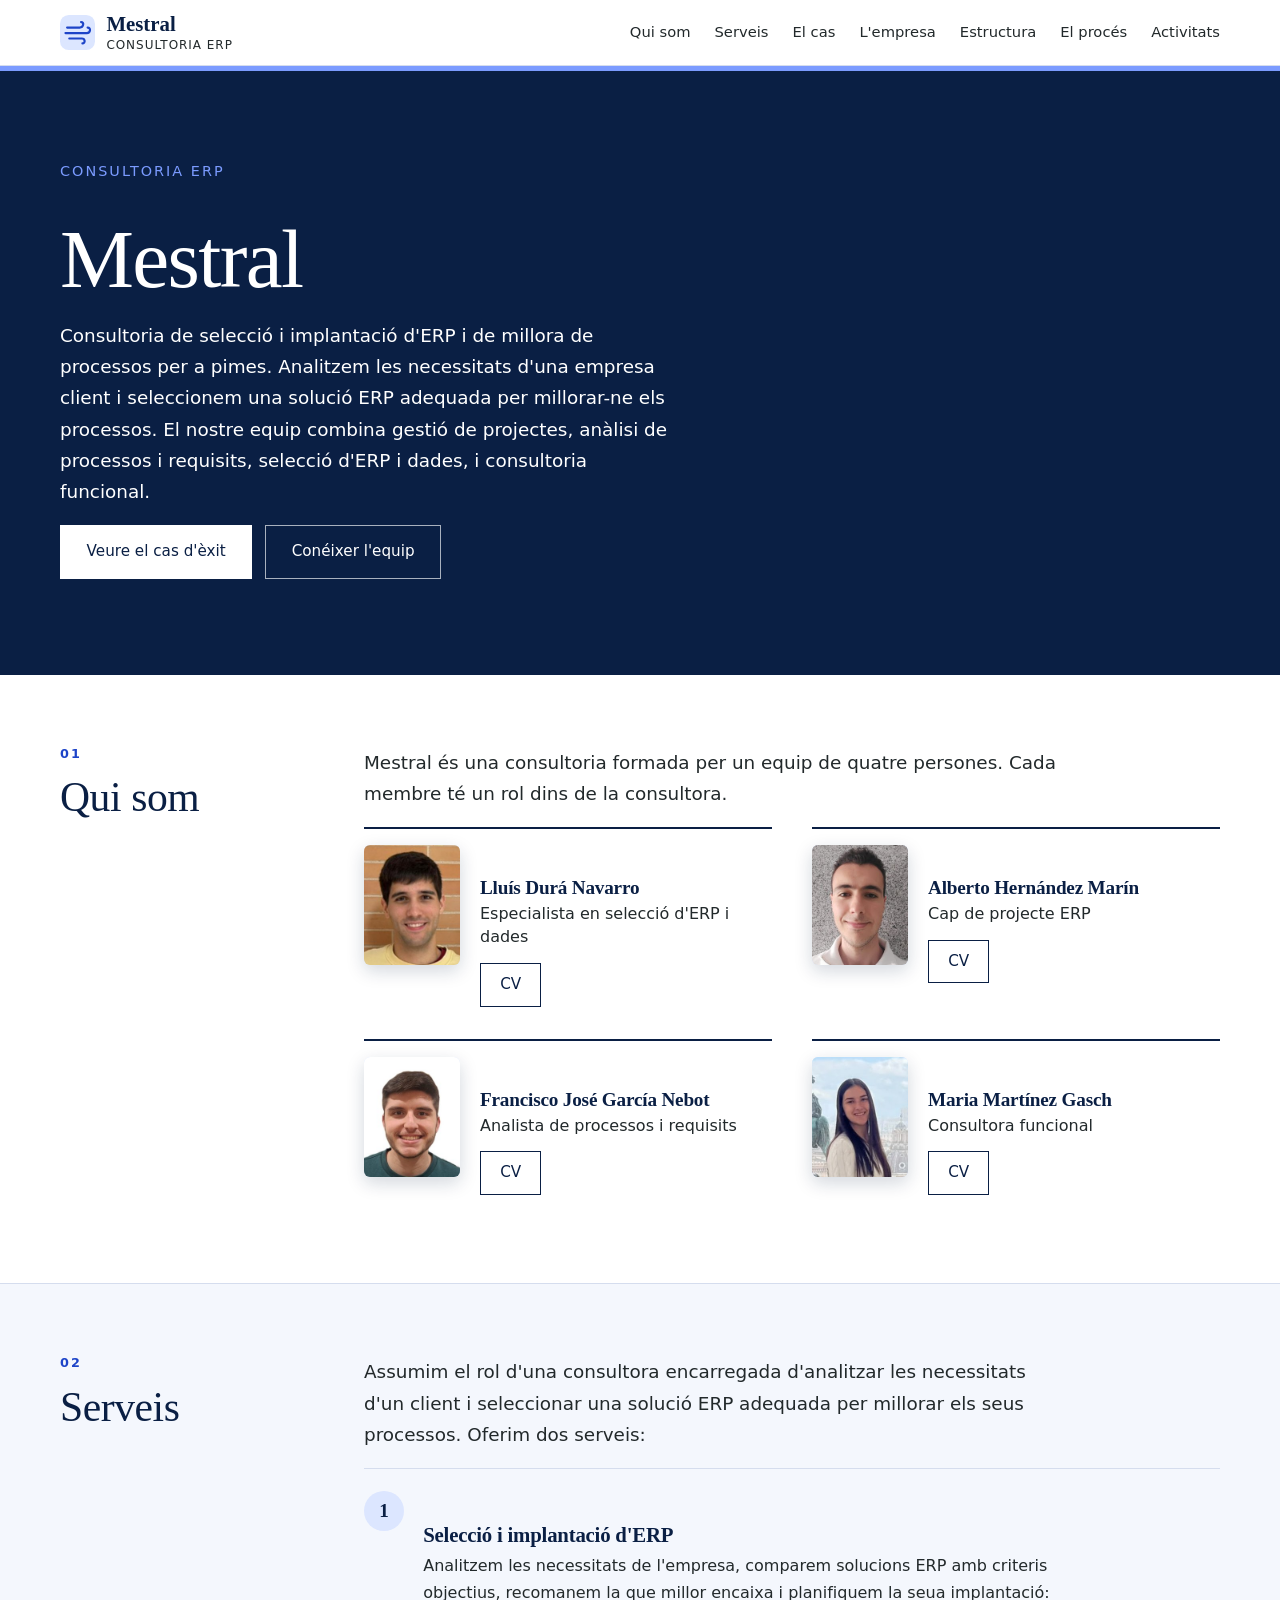
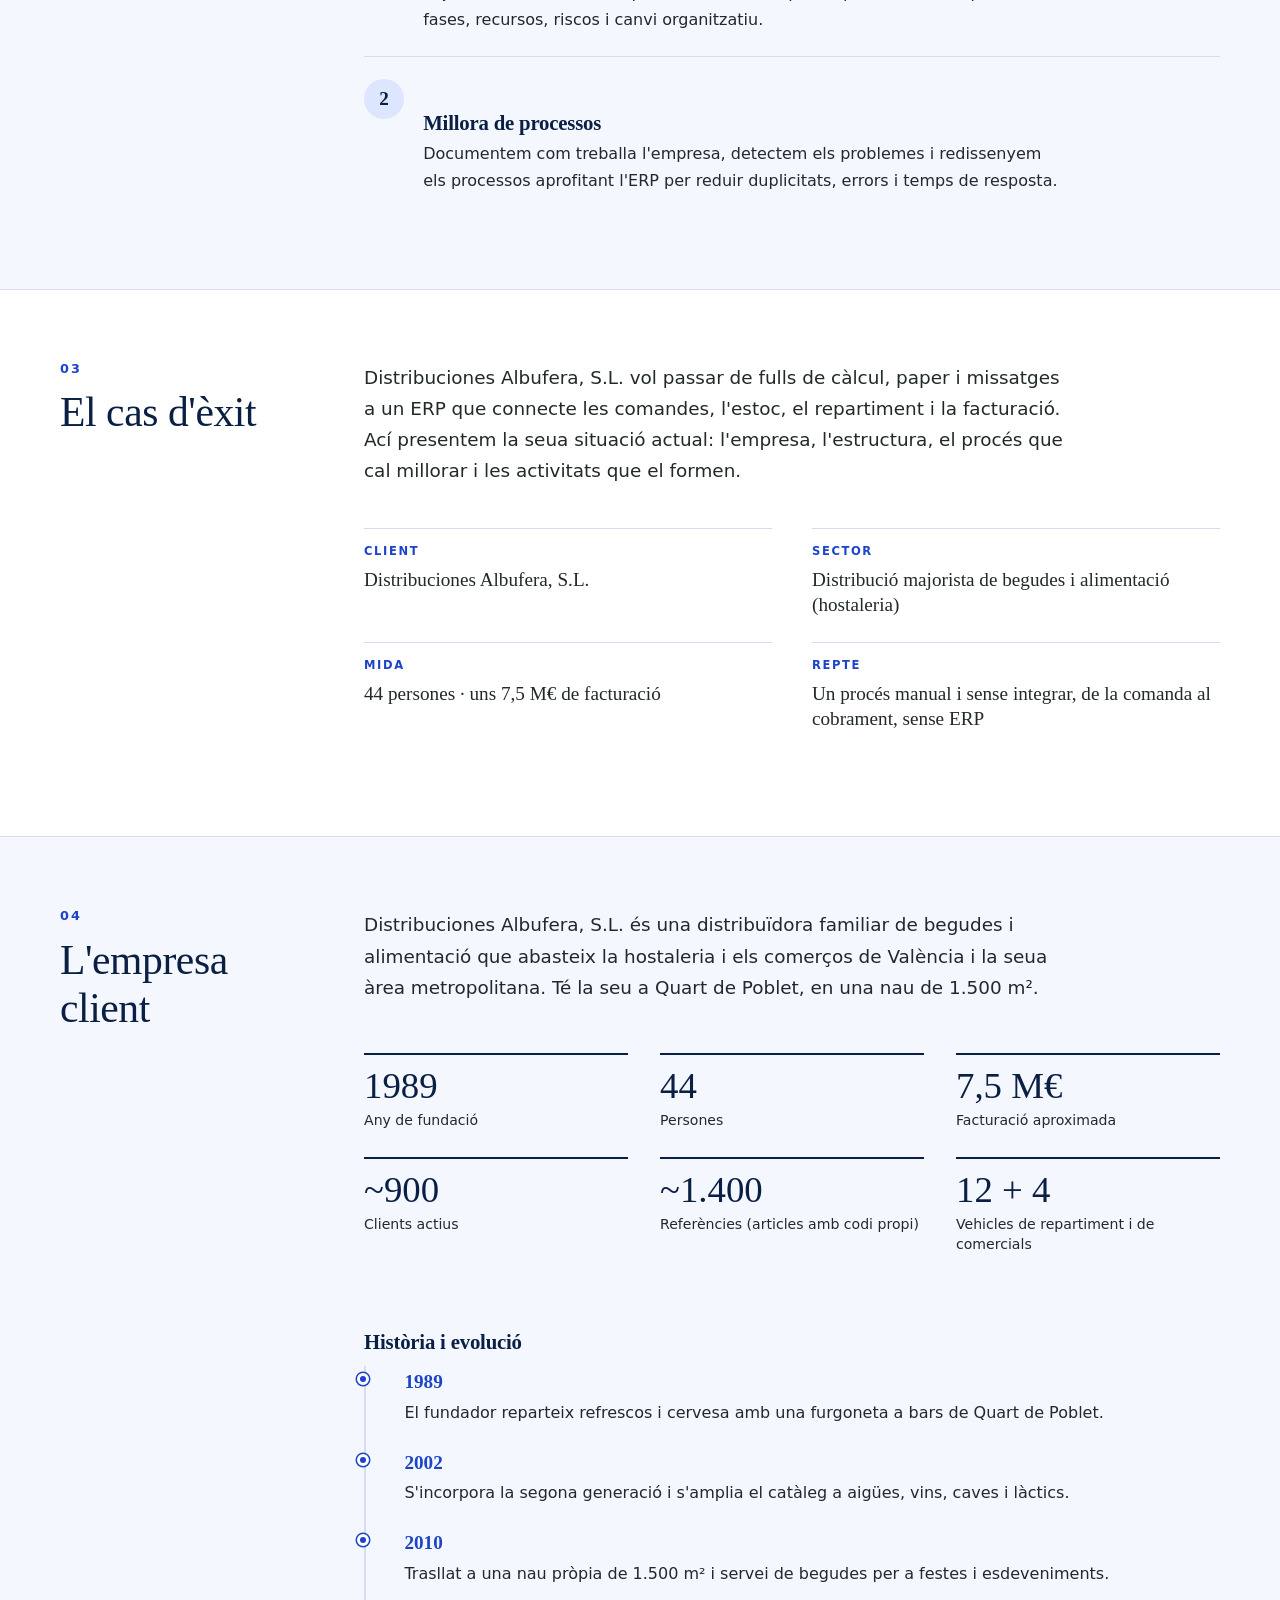
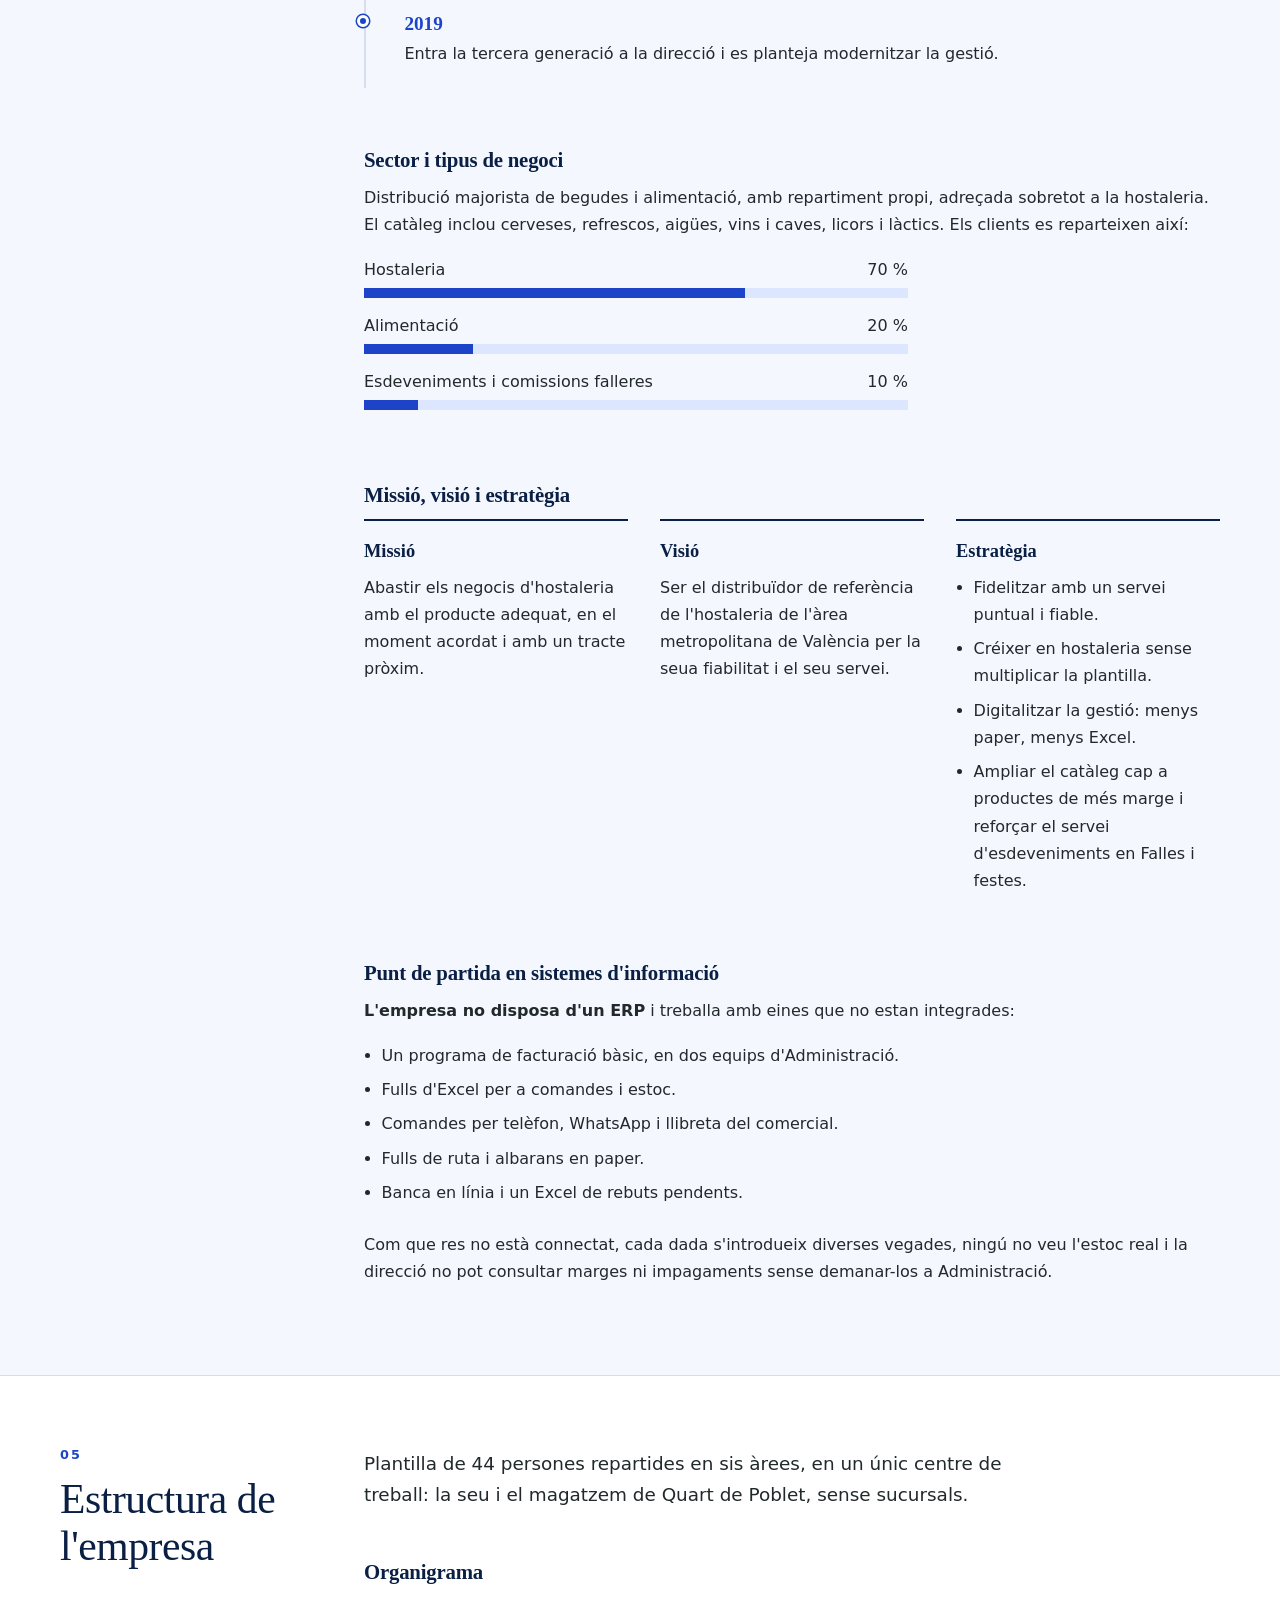
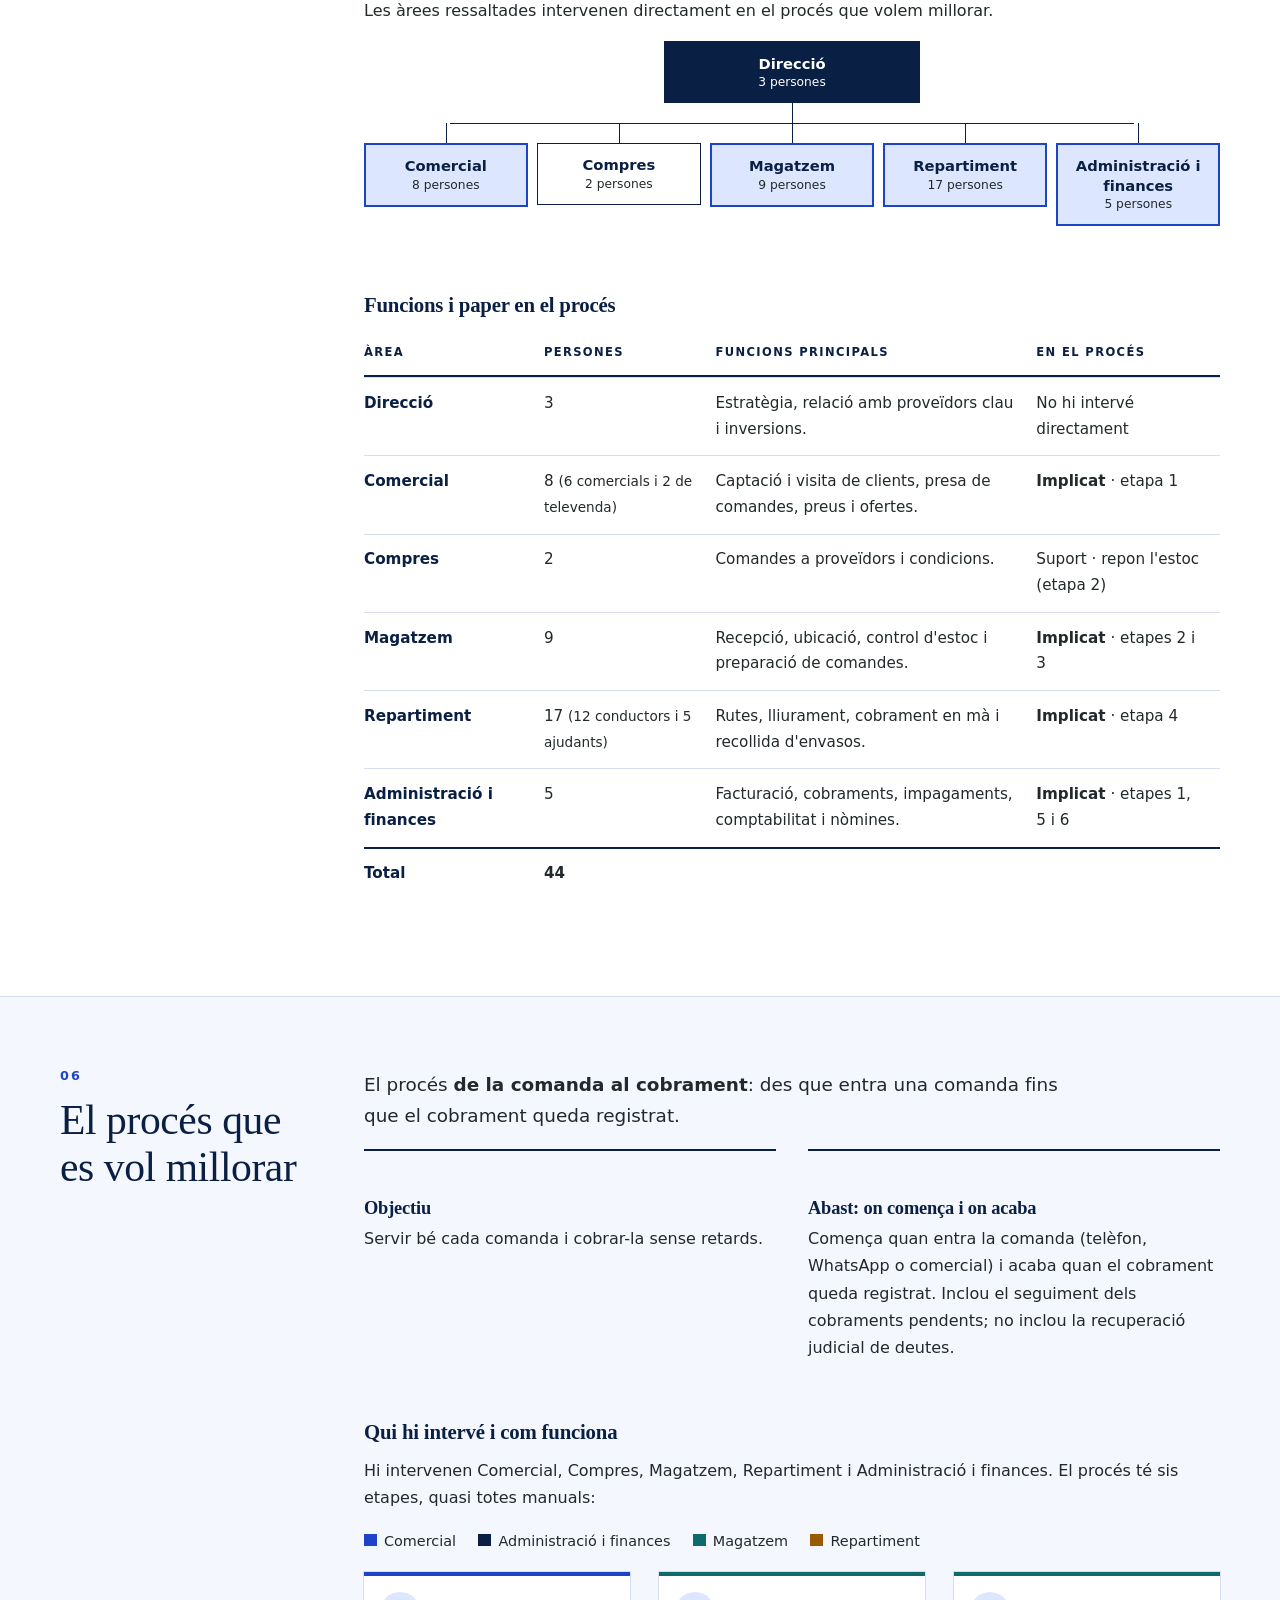
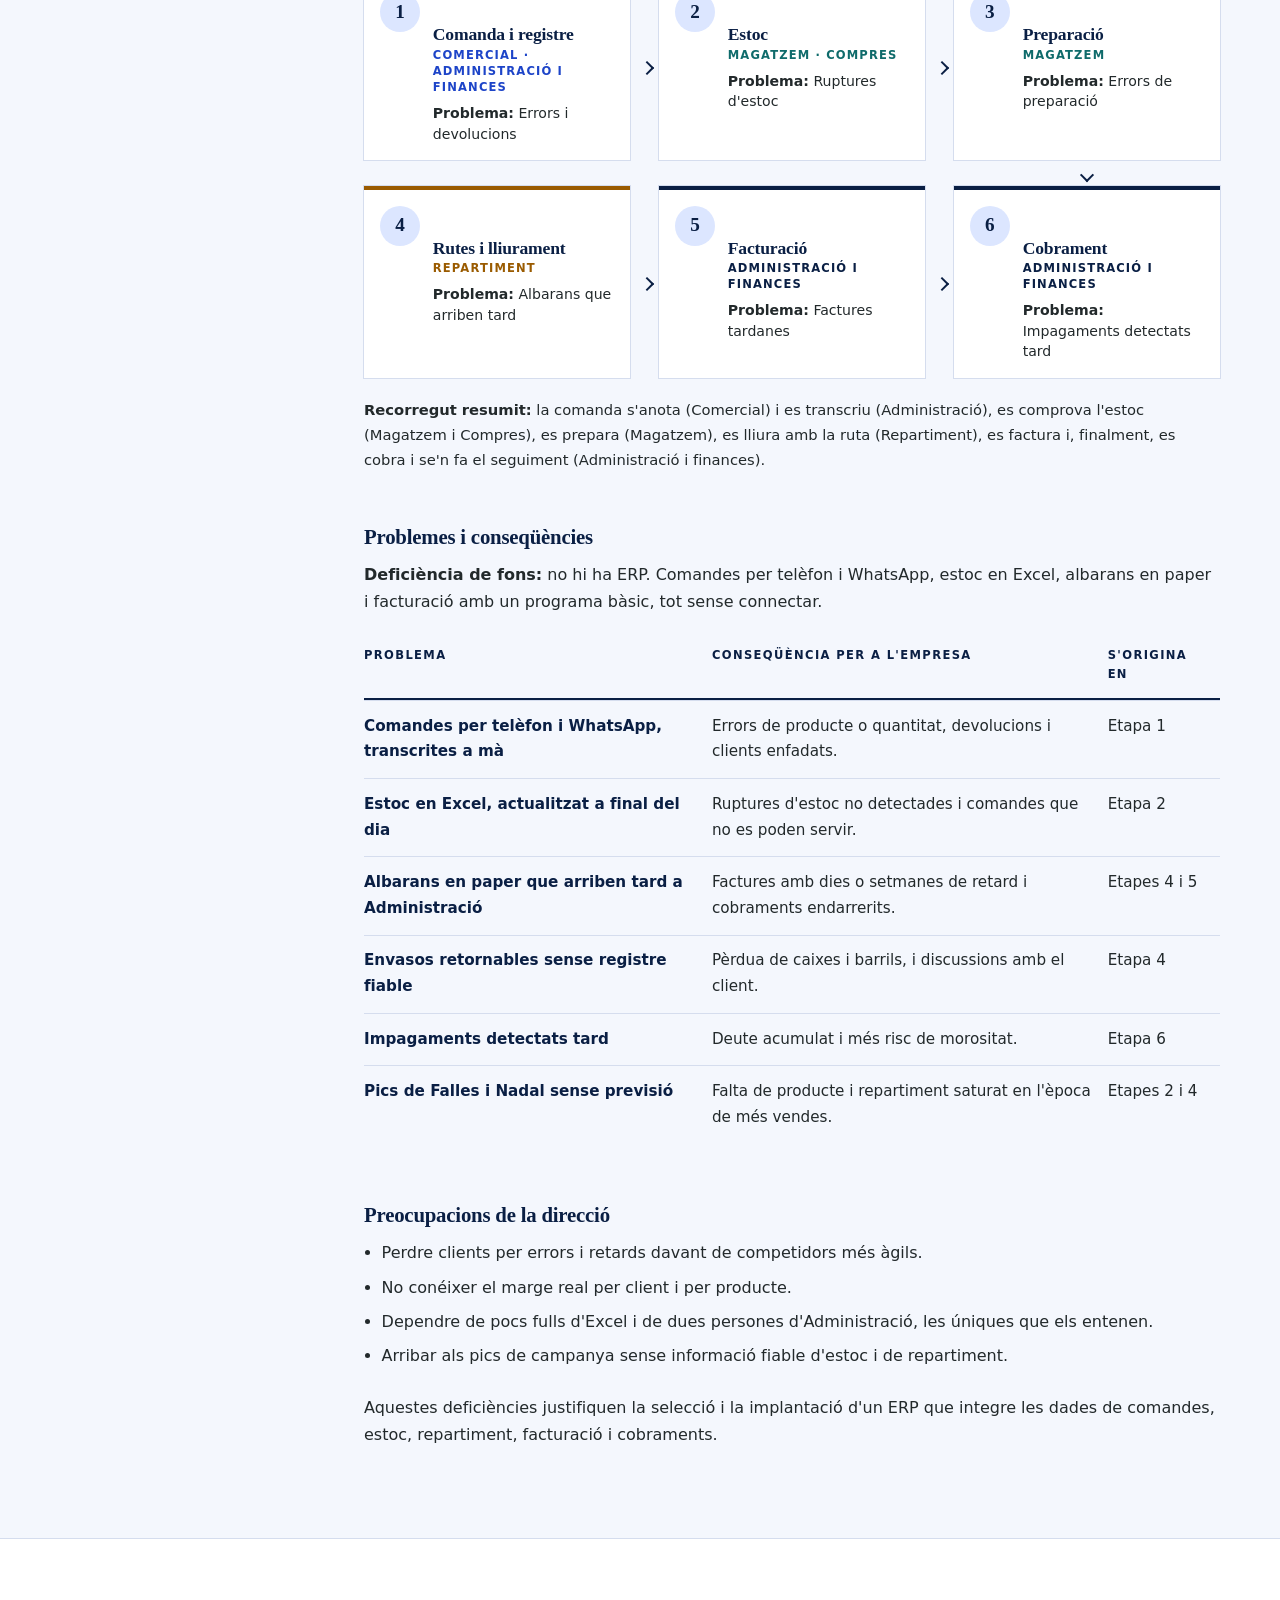
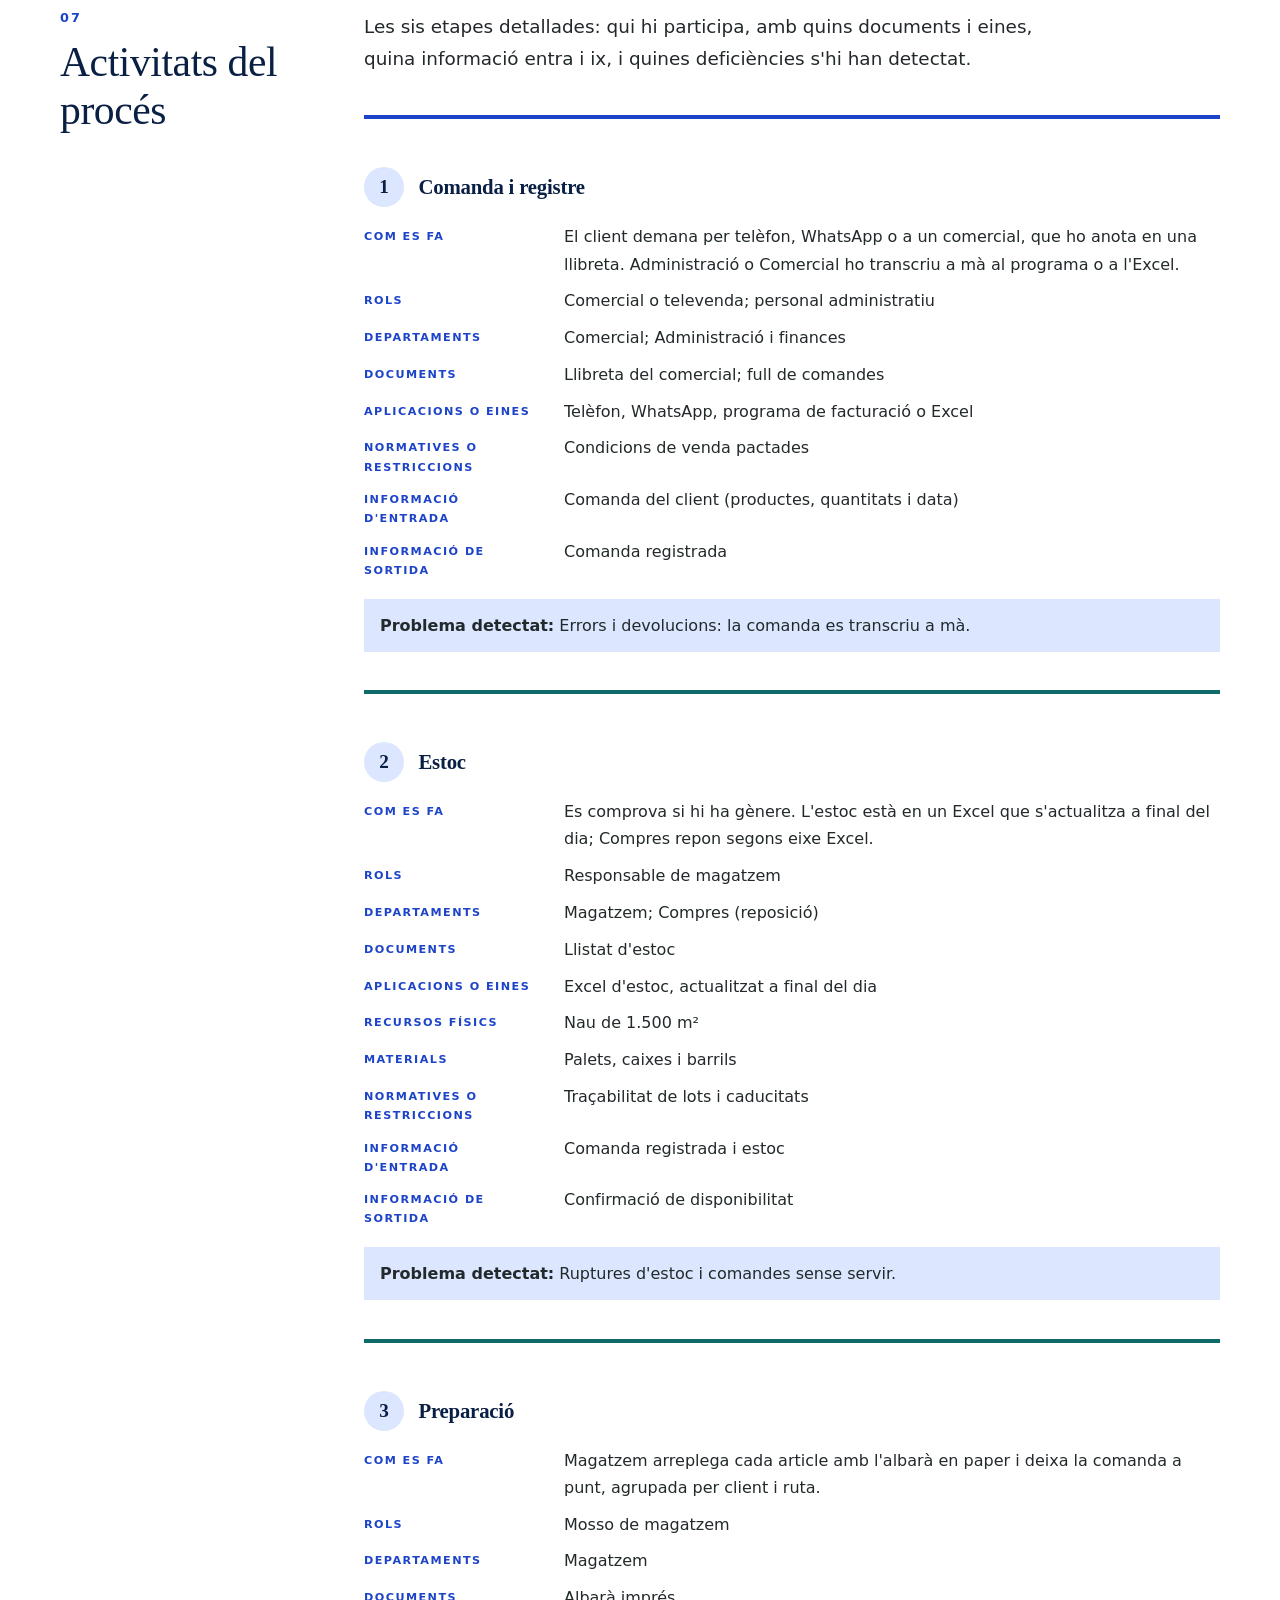
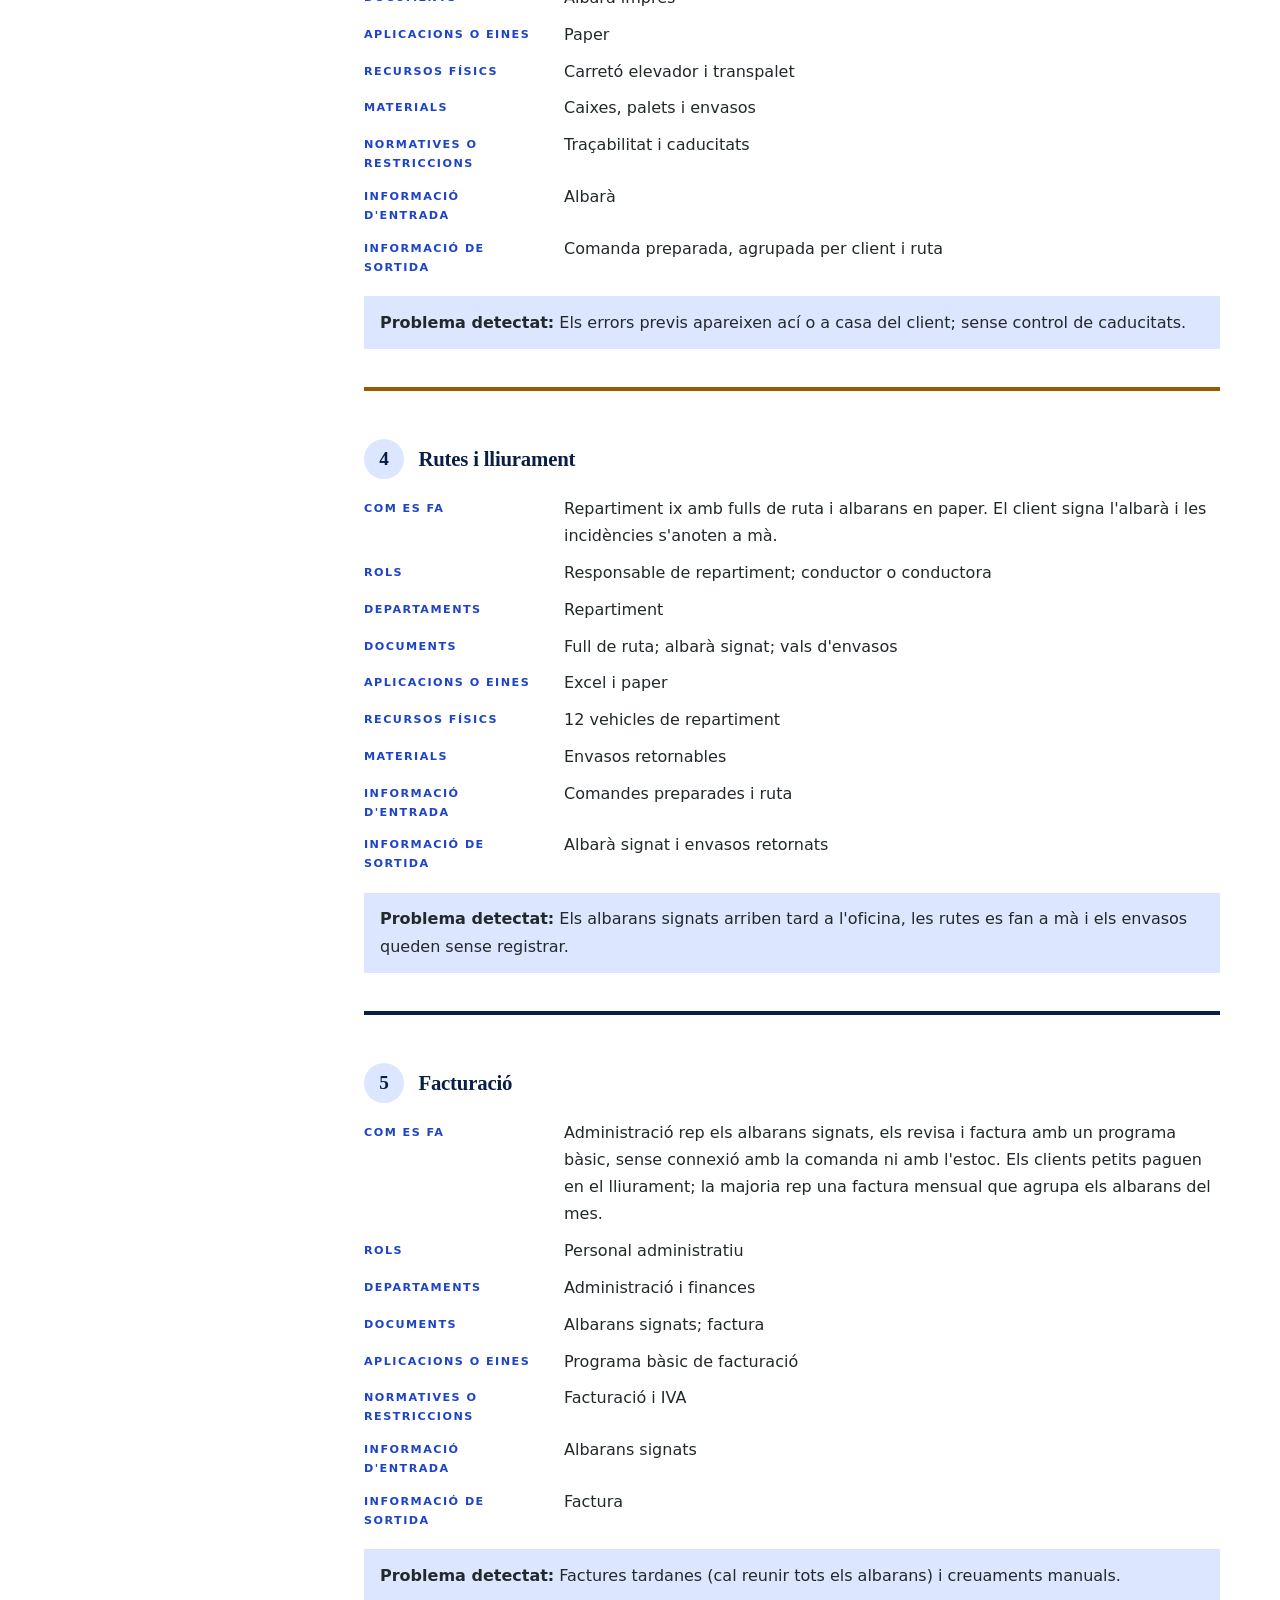
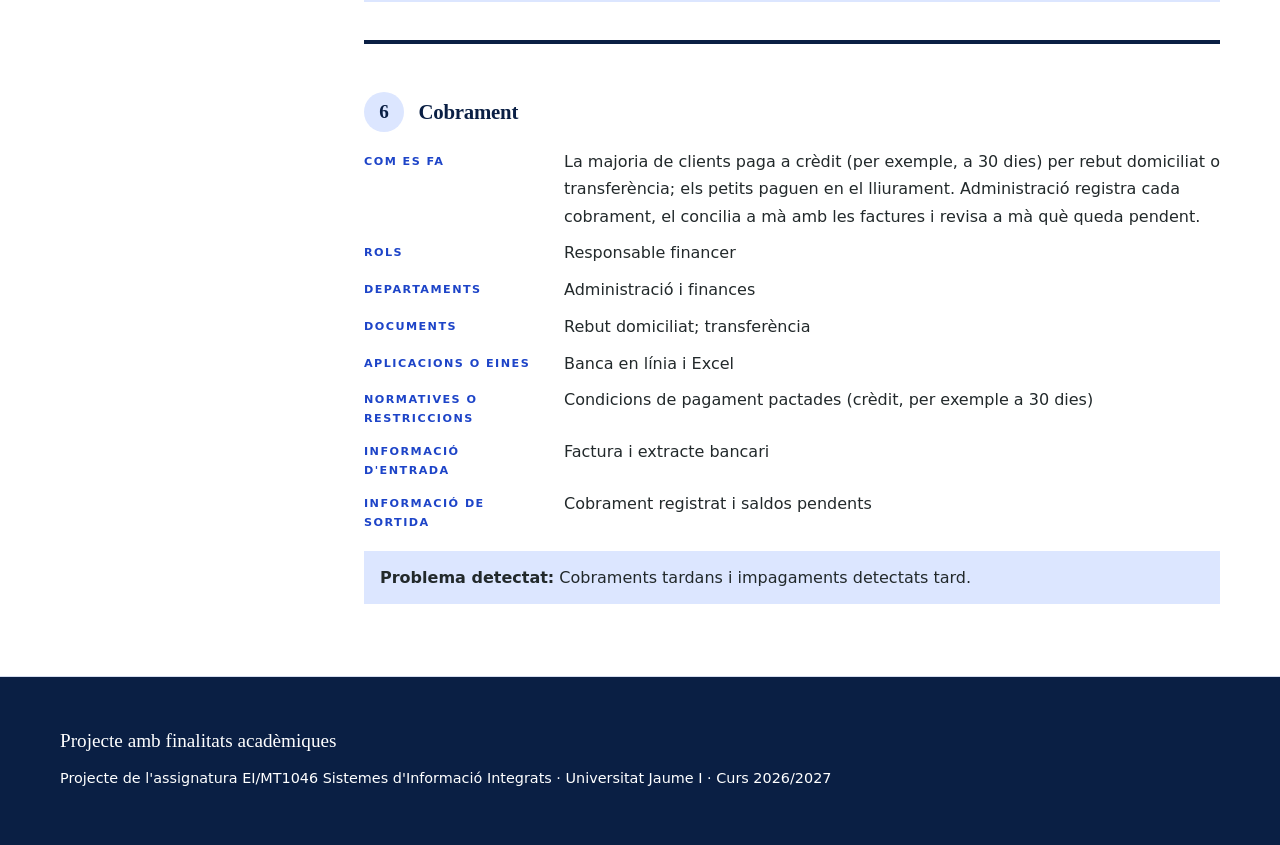
==== commit d63082f1: "Revisió d'arquitectura i seguretat Enllaços de CV directes a l'HTML (sense dependre de JavaScript), " ====
--- a/index.html
+++ b/index.html
@@ -3,6 +3,8 @@
 <head>
 <meta charset="utf-8">
 <meta name="viewport" content="width=device-width, initial-scale=1">
+<meta http-equiv="Content-Security-Policy" content="default-src 'self'; script-src 'self'; style-src 'self' https://fonts.googleapis.com; font-src https://fonts.gstatic.com; img-src 'self'; connect-src 'none'; object-src 'none'; base-uri 'self'; form-action 'none'">
+<meta name="referrer" content="strict-origin-when-cross-origin">
 <title>Mestral · Consultoria ERP</title>
 <meta name="description" content="Mestral, consultoria ERP: qui som, quins serveis oferim i el cas d'èxit de Distribuciones Albufera, S.L.">
 <link rel="icon" href="img/favicon.svg" type="image/svg+xml">
@@ -40,7 +42,7 @@
   <div class="contenidor">
     <h1 data-nom>Mestral</h1>
     <p class="subtitol" data-subtitol>Consultoria ERP</p>
-    <p>Consultoria de disseny i implantació d'ERP per a pimes. Analitzem les necessitats d'una empresa client i seleccionem una solució ERP adequada per millorar-ne els processos. El nostre equip combina gestió de projectes, anàlisi de processos i requisits, selecció d'ERP i dades, i consultoria funcional.</p>
+    <p>Consultoria de selecció i implantació d'ERP i de millora de processos per a pimes. Analitzem les necessitats d'una empresa client i seleccionem una solució ERP adequada per millorar-ne els processos. El nostre equip combina gestió de projectes, anàlisi de processos i requisits, selecció d'ERP i dades, i consultoria funcional.</p>
     <div class="botons">
       <a class="boto" href="#cas">Veure el cas d'èxit</a>
       <a class="boto boto-clar" href="#qui-som">Conéixer l'equip</a>
@@ -58,7 +60,7 @@
         <div>
           <h3>Lluís Durá Navarro</h3>
           <p>Especialista en selecció d'ERP i dades</p>
-          <a class="boto boto-fosc" href="#" data-cv="lluis" aria-label="CV de Lluís Durá Navarro">CV</a>
+          <a class="boto boto-fosc" href="https://drive.google.com/file/d/1L4Mu0TI-tcb4PnGRWOOoqUeWJRCrZFFj/view?usp=sharing" target="_blank" rel="noopener noreferrer" aria-label="CV de Lluís Durá Navarro (s\'obri en una pestanya nova)">CV</a>
         </div>
       </article>
       <article class="targeta membre">
@@ -66,7 +68,7 @@
         <div>
           <h3>Alberto Hernández Marín</h3>
           <p>Cap de projecte ERP</p>
-          <a class="boto boto-fosc" href="#" data-cv="alberto" aria-label="CV de Alberto Hernández Marín">CV</a>
+          <a class="boto boto-fosc" href="https://drive.google.com/file/d/1mDau6XA0AAevucVWlV9aLbJrwuaqBDru/view?usp=sharing" target="_blank" rel="noopener noreferrer" aria-label="CV de Alberto Hernández Marín (s\'obri en una pestanya nova)">CV</a>
         </div>
       </article>
       <article class="targeta membre">
@@ -74,7 +76,7 @@
         <div>
           <h3>Francisco José García Nebot</h3>
           <p>Analista de processos i requisits</p>
-          <a class="boto boto-fosc" href="#" data-cv="fran" aria-label="CV de Francisco José García Nebot">CV</a>
+          <a class="boto boto-fosc" href="https://drive.google.com/file/d/1JkrPV2lwtznBTC_r-h-7hm2N2YO7iIe9/view?usp=sharing" target="_blank" rel="noopener noreferrer" aria-label="CV de Francisco José García Nebot (s\'obri en una pestanya nova)">CV</a>
         </div>
       </article>
       <article class="targeta membre">
@@ -82,7 +84,7 @@
         <div>
           <h3>Maria Martínez Gasch</h3>
           <p>Consultora funcional</p>
-          <a class="boto boto-fosc" href="#" data-cv="maria" aria-label="CV de Maria Martínez Gasch">CV</a>
+          <a class="boto boto-fosc" href="https://drive.google.com/file/d/1sYU8KIjVVwXWvsn17ter6JKQzizNPhN8/view?usp=sharing" target="_blank" rel="noopener noreferrer" aria-label="CV de Maria Martínez Gasch (s\'obri en una pestanya nova)">CV</a>
         </div>
       </article>
     </div>
@@ -138,9 +140,9 @@
     <h3>Sector i tipus de negoci</h3>
     <p>Distribució majorista de begudes i alimentació, amb repartiment propi, adreçada sobretot a la hostaleria. El catàleg inclou cerveses, refrescos, aigües, vins i caves, licors i làctics. Els clients es reparteixen així:</p>
     <ul class="barres" aria-label="Distribució de clients">
-      <li><div class="etiq"><span>Hostaleria</span><span>70 %</span></div><div class="barra" aria-hidden="true"><span style="width:70%"></span></div></li>
-      <li><div class="etiq"><span>Alimentació</span><span>20 %</span></div><div class="barra" aria-hidden="true"><span style="width:20%"></span></div></li>
-      <li><div class="etiq"><span>Esdeveniments i comissions falleres</span><span>10 %</span></div><div class="barra" aria-hidden="true"><span style="width:10%"></span></div></li>
+      <li><div class="etiq"><span>Hostaleria</span><span>70 %</span></div><div class="barra" aria-hidden="true"><span class="p70"></span></div></li>
+      <li><div class="etiq"><span>Alimentació</span><span>20 %</span></div><div class="barra" aria-hidden="true"><span class="p20"></span></div></li>
+      <li><div class="etiq"><span>Esdeveniments i comissions falleres</span><span>10 %</span></div><div class="barra" aria-hidden="true"><span class="p10"></span></div></li>
     </ul>
 
     <h3>Missió, visió i estratègia</h3>
@@ -264,12 +266,12 @@
     <h2 id="t-activitats">Activitats del procés</h2>
     <p class="lead">Les sis etapes detallades: qui hi participa, amb quins documents i eines, quina informació entra i ix, i quines deficiències s'hi han detectat.</p>
     <div class="activitats">
-<article class="activitat dep-com"><h3><span class="num" aria-hidden="true">1</span>Comanda i registre</h3><dl><dt>Com es fa</dt><dd class="ample">El client demana per telèfon, WhatsApp o a un comercial, que ho anota en una llibreta. Administració o Comercial ho transcriu a mà al programa o a l'Excel.</dd><dt>Rols</dt><dd>Comercial o televenda; personal administratiu</dd><dt>Departaments</dt><dd>Comercial; Administració i finances</dd><dt>Documents</dt><dd>Llibreta del comercial; full de comandes</dd><dt>Aplicacions o eines</dt><dd>Telèfon, WhatsApp, programa de facturació o Excel</dd><dt>Normatives o restriccions</dt><dd>Condicions de venda pactades</dd><dt>Informació d'entrada</dt><dd>Comanda del client (productes, quantitats i data)</dd><dt>Informació de sortida</dt><dd>Comanda registrada</dd></dl><p class="problema"><strong>Problema detectat:</strong> Errors i devolucions: la comanda es transcriu a mà.</p></article>
-<article class="activitat dep-mag"><h3><span class="num" aria-hidden="true">2</span>Estoc</h3><dl><dt>Com es fa</dt><dd class="ample">Es comprova si hi ha gènere. L'estoc està en un Excel que s'actualitza a final del dia; Compres repon segons eixe Excel.</dd><dt>Rols</dt><dd>Responsable de magatzem</dd><dt>Departaments</dt><dd>Magatzem; Compres (reposició)</dd><dt>Documents</dt><dd>Llistat d'estoc</dd><dt>Aplicacions o eines</dt><dd>Excel d'estoc, actualitzat a final del dia</dd><dt>Recursos físics</dt><dd>Nau de 1.500 m²</dd><dt>Materials</dt><dd>Palets, caixes i barrils</dd><dt>Normatives o restriccions</dt><dd>Traçabilitat de lots i caducitats</dd><dt>Informació d'entrada</dt><dd>Comanda registrada i estoc</dd><dt>Informació de sortida</dt><dd>Confirmació de disponibilitat</dd></dl><p class="problema"><strong>Problema detectat:</strong> Ruptures d'estoc i comandes sense servir.</p></article>
-<article class="activitat dep-mag"><h3><span class="num" aria-hidden="true">3</span>Preparació</h3><dl><dt>Com es fa</dt><dd class="ample">Magatzem arreplega cada article amb l'albarà en paper i deixa la comanda a punt, agrupada per client i ruta.</dd><dt>Rols</dt><dd>Mosso de magatzem</dd><dt>Departaments</dt><dd>Magatzem</dd><dt>Documents</dt><dd>Albarà imprés</dd><dt>Aplicacions o eines</dt><dd>Paper</dd><dt>Recursos físics</dt><dd>Carretó elevador i transpalet</dd><dt>Materials</dt><dd>Caixes, palets i envasos</dd><dt>Normatives o restriccions</dt><dd>Traçabilitat i caducitats</dd><dt>Informació d'entrada</dt><dd>Albarà</dd><dt>Informació de sortida</dt><dd>Comanda preparada, agrupada per client i ruta</dd></dl><p class="problema"><strong>Problema detectat:</strong> Els errors previs apareixen ací o a casa del client; sense control de caducitats.</p></article>
-<article class="activitat dep-rep"><h3><span class="num" aria-hidden="true">4</span>Rutes i lliurament</h3><dl><dt>Com es fa</dt><dd class="ample">Repartiment ix amb fulls de ruta i albarans en paper. El client signa l'albarà i les incidències s'anoten a mà.</dd><dt>Rols</dt><dd>Responsable de repartiment; conductor o conductora</dd><dt>Departaments</dt><dd>Repartiment</dd><dt>Documents</dt><dd>Full de ruta; albarà signat; vals d'envasos</dd><dt>Aplicacions o eines</dt><dd>Excel i paper</dd><dt>Recursos físics</dt><dd>12 vehicles de repartiment</dd><dt>Materials</dt><dd>Envasos retornables</dd><dt>Informació d'entrada</dt><dd>Comandes preparades i ruta</dd><dt>Informació de sortida</dt><dd>Albarà signat i envasos retornats</dd></dl><p class="problema"><strong>Problema detectat:</strong> Els albarans signats arriben tard a l'oficina, les rutes es fan a mà i els envasos queden sense registrar.</p></article>
-<article class="activitat dep-adm"><h3><span class="num" aria-hidden="true">5</span>Facturació</h3><dl><dt>Com es fa</dt><dd class="ample">Administració rep els albarans signats, els revisa i factura amb un programa bàsic, sense connexió amb la comanda ni amb l'estoc. Els clients petits paguen en el lliurament; la majoria rep una factura mensual que agrupa els albarans del mes.</dd><dt>Rols</dt><dd>Personal administratiu</dd><dt>Departaments</dt><dd>Administració i finances</dd><dt>Documents</dt><dd>Albarans signats; factura</dd><dt>Aplicacions o eines</dt><dd>Programa bàsic de facturació</dd><dt>Normatives o restriccions</dt><dd>Facturació i IVA</dd><dt>Informació d'entrada</dt><dd>Albarans signats</dd><dt>Informació de sortida</dt><dd>Factura</dd></dl><p class="problema"><strong>Problema detectat:</strong> Factures tardanes (cal reunir tots els albarans) i creuaments manuals.</p></article>
-<article class="activitat dep-adm"><h3><span class="num" aria-hidden="true">6</span>Cobrament</h3><dl><dt>Com es fa</dt><dd class="ample">La majoria de clients paga a crèdit (per exemple, a 30 dies) per rebut domiciliat o transferència; els petits paguen en el lliurament. Administració registra cada cobrament, el concilia a mà amb les factures i revisa a mà què queda pendent.</dd><dt>Rols</dt><dd>Responsable financer</dd><dt>Departaments</dt><dd>Administració i finances</dd><dt>Documents</dt><dd>Rebut domiciliat; transferència</dd><dt>Aplicacions o eines</dt><dd>Banca en línia i Excel</dd><dt>Informació d'entrada</dt><dd>Factura i extracte bancari</dd><dt>Informació de sortida</dt><dd>Cobrament registrat i saldos pendents</dd></dl><p class="problema"><strong>Problema detectat:</strong> Cobraments tardans i impagaments detectats tard.</p></article>
+<article class="activitat dep-com"><h3><span class="num" aria-hidden="true">1</span>Comanda i registre</h3><dl><dt>Com es fa</dt><dd>El client demana per telèfon, WhatsApp o a un comercial, que ho anota en una llibreta. Administració o Comercial ho transcriu a mà al programa o a l'Excel.</dd><dt>Rols</dt><dd>Comercial o televenda; personal administratiu</dd><dt>Departaments</dt><dd>Comercial; Administració i finances</dd><dt>Documents</dt><dd>Llibreta del comercial; full de comandes</dd><dt>Aplicacions o eines</dt><dd>Telèfon, WhatsApp, programa de facturació o Excel</dd><dt>Normatives o restriccions</dt><dd>Condicions de venda pactades</dd><dt>Informació d'entrada</dt><dd>Comanda del client (productes, quantitats i data)</dd><dt>Informació de sortida</dt><dd>Comanda registrada</dd></dl><p class="problema"><strong>Problema detectat:</strong> Errors i devolucions: la comanda es transcriu a mà.</p></article>
+<article class="activitat dep-mag"><h3><span class="num" aria-hidden="true">2</span>Estoc</h3><dl><dt>Com es fa</dt><dd>Es comprova si hi ha gènere. L'estoc està en un Excel que s'actualitza a final del dia; Compres repon segons eixe Excel.</dd><dt>Rols</dt><dd>Responsable de magatzem</dd><dt>Departaments</dt><dd>Magatzem; Compres (reposició)</dd><dt>Documents</dt><dd>Llistat d'estoc</dd><dt>Aplicacions o eines</dt><dd>Excel d'estoc, actualitzat a final del dia</dd><dt>Recursos físics</dt><dd>Nau de 1.500 m²</dd><dt>Materials</dt><dd>Palets, caixes i barrils</dd><dt>Normatives o restriccions</dt><dd>Traçabilitat de lots i caducitats</dd><dt>Informació d'entrada</dt><dd>Comanda registrada i estoc</dd><dt>Informació de sortida</dt><dd>Confirmació de disponibilitat</dd></dl><p class="problema"><strong>Problema detectat:</strong> Ruptures d'estoc i comandes sense servir.</p></article>
+<article class="activitat dep-mag"><h3><span class="num" aria-hidden="true">3</span>Preparació</h3><dl><dt>Com es fa</dt><dd>Magatzem arreplega cada article amb l'albarà en paper i deixa la comanda a punt, agrupada per client i ruta.</dd><dt>Rols</dt><dd>Mosso de magatzem</dd><dt>Departaments</dt><dd>Magatzem</dd><dt>Documents</dt><dd>Albarà imprés</dd><dt>Aplicacions o eines</dt><dd>Paper</dd><dt>Recursos físics</dt><dd>Carretó elevador i transpalet</dd><dt>Materials</dt><dd>Caixes, palets i envasos</dd><dt>Normatives o restriccions</dt><dd>Traçabilitat i caducitats</dd><dt>Informació d'entrada</dt><dd>Albarà</dd><dt>Informació de sortida</dt><dd>Comanda preparada, agrupada per client i ruta</dd></dl><p class="problema"><strong>Problema detectat:</strong> Els errors previs apareixen ací o a casa del client; sense control de caducitats.</p></article>
+<article class="activitat dep-rep"><h3><span class="num" aria-hidden="true">4</span>Rutes i lliurament</h3><dl><dt>Com es fa</dt><dd>Repartiment ix amb fulls de ruta i albarans en paper. El client signa l'albarà i les incidències s'anoten a mà.</dd><dt>Rols</dt><dd>Responsable de repartiment; conductor o conductora</dd><dt>Departaments</dt><dd>Repartiment</dd><dt>Documents</dt><dd>Full de ruta; albarà signat; vals d'envasos</dd><dt>Aplicacions o eines</dt><dd>Excel i paper</dd><dt>Recursos físics</dt><dd>12 vehicles de repartiment</dd><dt>Materials</dt><dd>Envasos retornables</dd><dt>Informació d'entrada</dt><dd>Comandes preparades i ruta</dd><dt>Informació de sortida</dt><dd>Albarà signat i envasos retornats</dd></dl><p class="problema"><strong>Problema detectat:</strong> Els albarans signats arriben tard a l'oficina, les rutes es fan a mà i els envasos queden sense registrar.</p></article>
+<article class="activitat dep-adm"><h3><span class="num" aria-hidden="true">5</span>Facturació</h3><dl><dt>Com es fa</dt><dd>Administració rep els albarans signats, els revisa i factura amb un programa bàsic, sense connexió amb la comanda ni amb l'estoc. Els clients petits paguen en el lliurament; la majoria rep una factura mensual que agrupa els albarans del mes.</dd><dt>Rols</dt><dd>Personal administratiu</dd><dt>Departaments</dt><dd>Administració i finances</dd><dt>Documents</dt><dd>Albarans signats; factura</dd><dt>Aplicacions o eines</dt><dd>Programa bàsic de facturació</dd><dt>Normatives o restriccions</dt><dd>Facturació i IVA</dd><dt>Informació d'entrada</dt><dd>Albarans signats</dd><dt>Informació de sortida</dt><dd>Factura</dd></dl><p class="problema"><strong>Problema detectat:</strong> Factures tardanes (cal reunir tots els albarans) i creuaments manuals.</p></article>
+<article class="activitat dep-adm"><h3><span class="num" aria-hidden="true">6</span>Cobrament</h3><dl><dt>Com es fa</dt><dd>La majoria de clients paga a crèdit (per exemple, a 30 dies) per rebut domiciliat o transferència; els petits paguen en el lliurament. Administració registra cada cobrament, el concilia a mà amb les factures i revisa a mà què queda pendent.</dd><dt>Rols</dt><dd>Responsable financer</dd><dt>Departaments</dt><dd>Administració i finances</dd><dt>Documents</dt><dd>Rebut domiciliat; transferència</dd><dt>Aplicacions o eines</dt><dd>Banca en línia i Excel</dd><dt>Normatives o restriccions</dt><dd>Condicions de pagament pactades (crèdit, per exemple a 30 dies)</dd><dt>Informació d'entrada</dt><dd>Factura i extracte bancari</dd><dt>Informació de sortida</dt><dd>Cobrament registrat i saldos pendents</dd></dl><p class="problema"><strong>Problema detectat:</strong> Cobraments tardans i impagaments detectats tard.</p></article>
     </div>
   </div>
 </section>
--- a/css/style.css
+++ b/css/style.css
@@ -29,7 +29,8 @@
 .salta:focus { top: .5rem; }
 
 /* Capçalera */
-.capcalera { background: var(--blanc); border-bottom: 1px solid var(--line); position: sticky; top: 0; z-index: 10; }
+.capcalera { background: var(--blanc); border-bottom: 1px solid var(--line); position: relative; z-index: 10; }
+@media (min-width: 960px) { .capcalera { position: sticky; top: 0; } section, .hero { scroll-margin-top: 4.5rem; } }
 .capcalera .contenidor { display: flex; flex-wrap: wrap; align-items: center; justify-content: space-between; gap: .3rem 2rem; padding-top: .8rem; padding-bottom: .8rem; }
 .marca { display: inline-flex; align-items: center; gap: .7rem; color: var(--ink); text-decoration: none; font-family: var(--serif); font-weight: 600; font-size: 1.3rem; line-height: 1.1; }
 .marca img { width: 2.2rem; height: 2.2rem; }
@@ -127,6 +128,7 @@
 .barres .etiq { display: flex; justify-content: space-between; gap: 1rem; font-weight: 500; }
 .barres .barra { height: .6rem; background: var(--soft); margin-top: .3rem; }
 .barres .barra span { display: block; height: 100%; background: var(--primary); }
+.barres .p70 { width: 70%; } .barres .p20 { width: 20%; } .barres .p10 { width: 10%; }
 
 /* Blocs de text en columnes */
 .trio { display: grid; gap: 1.6rem 2rem; grid-template-columns: 1fr; margin-bottom: 1.5rem; }
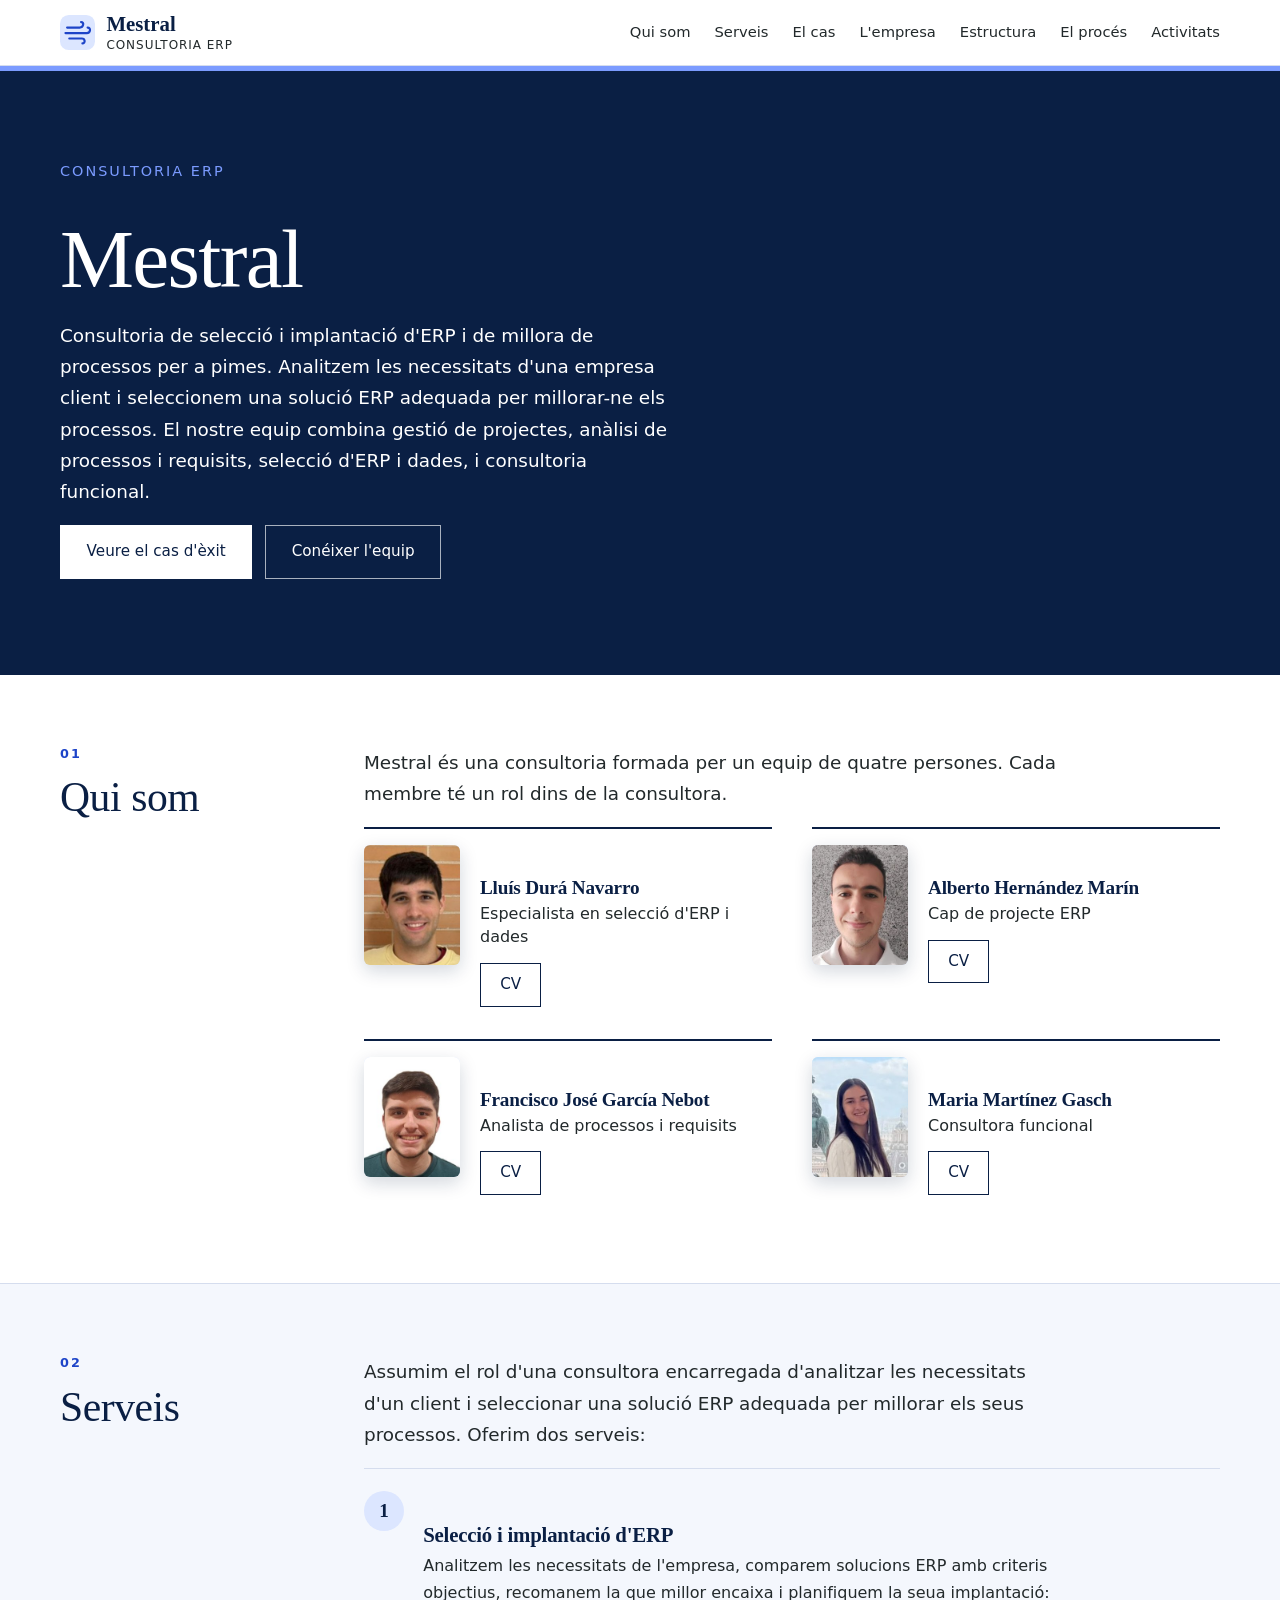
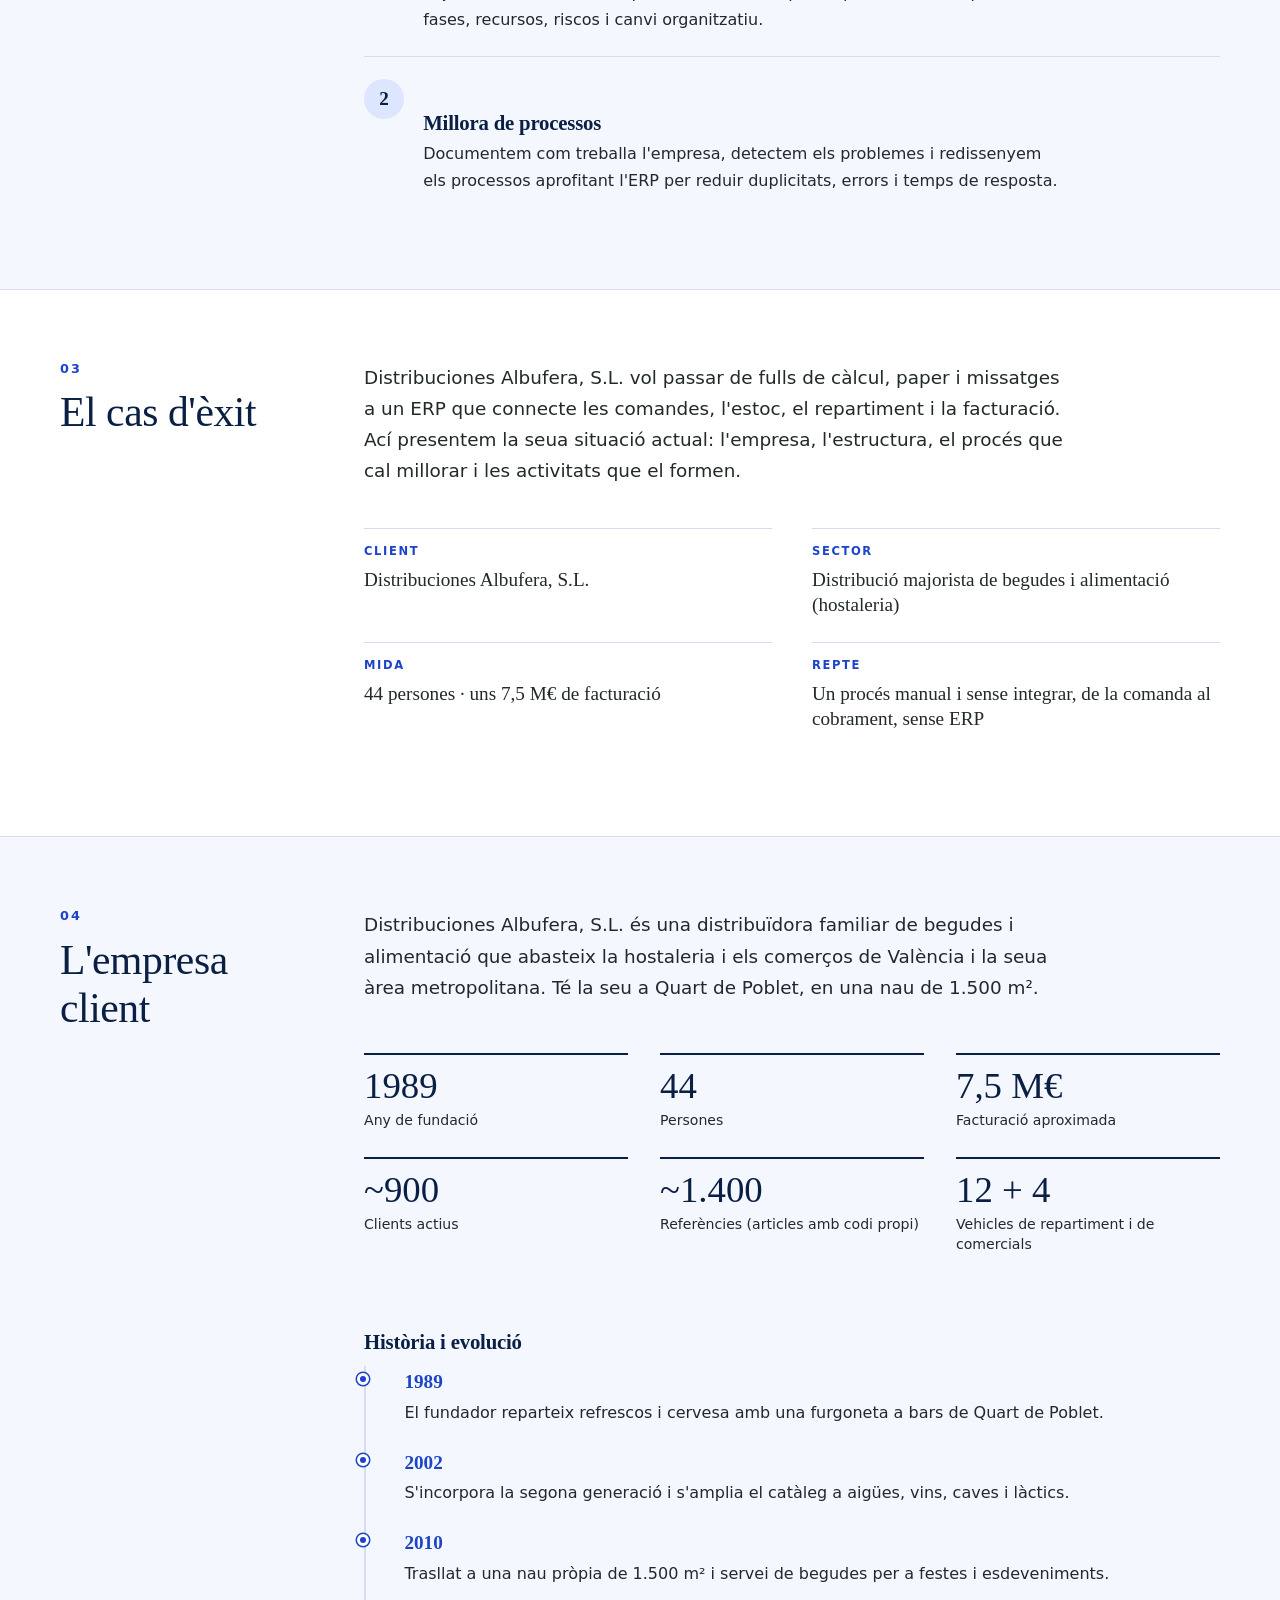
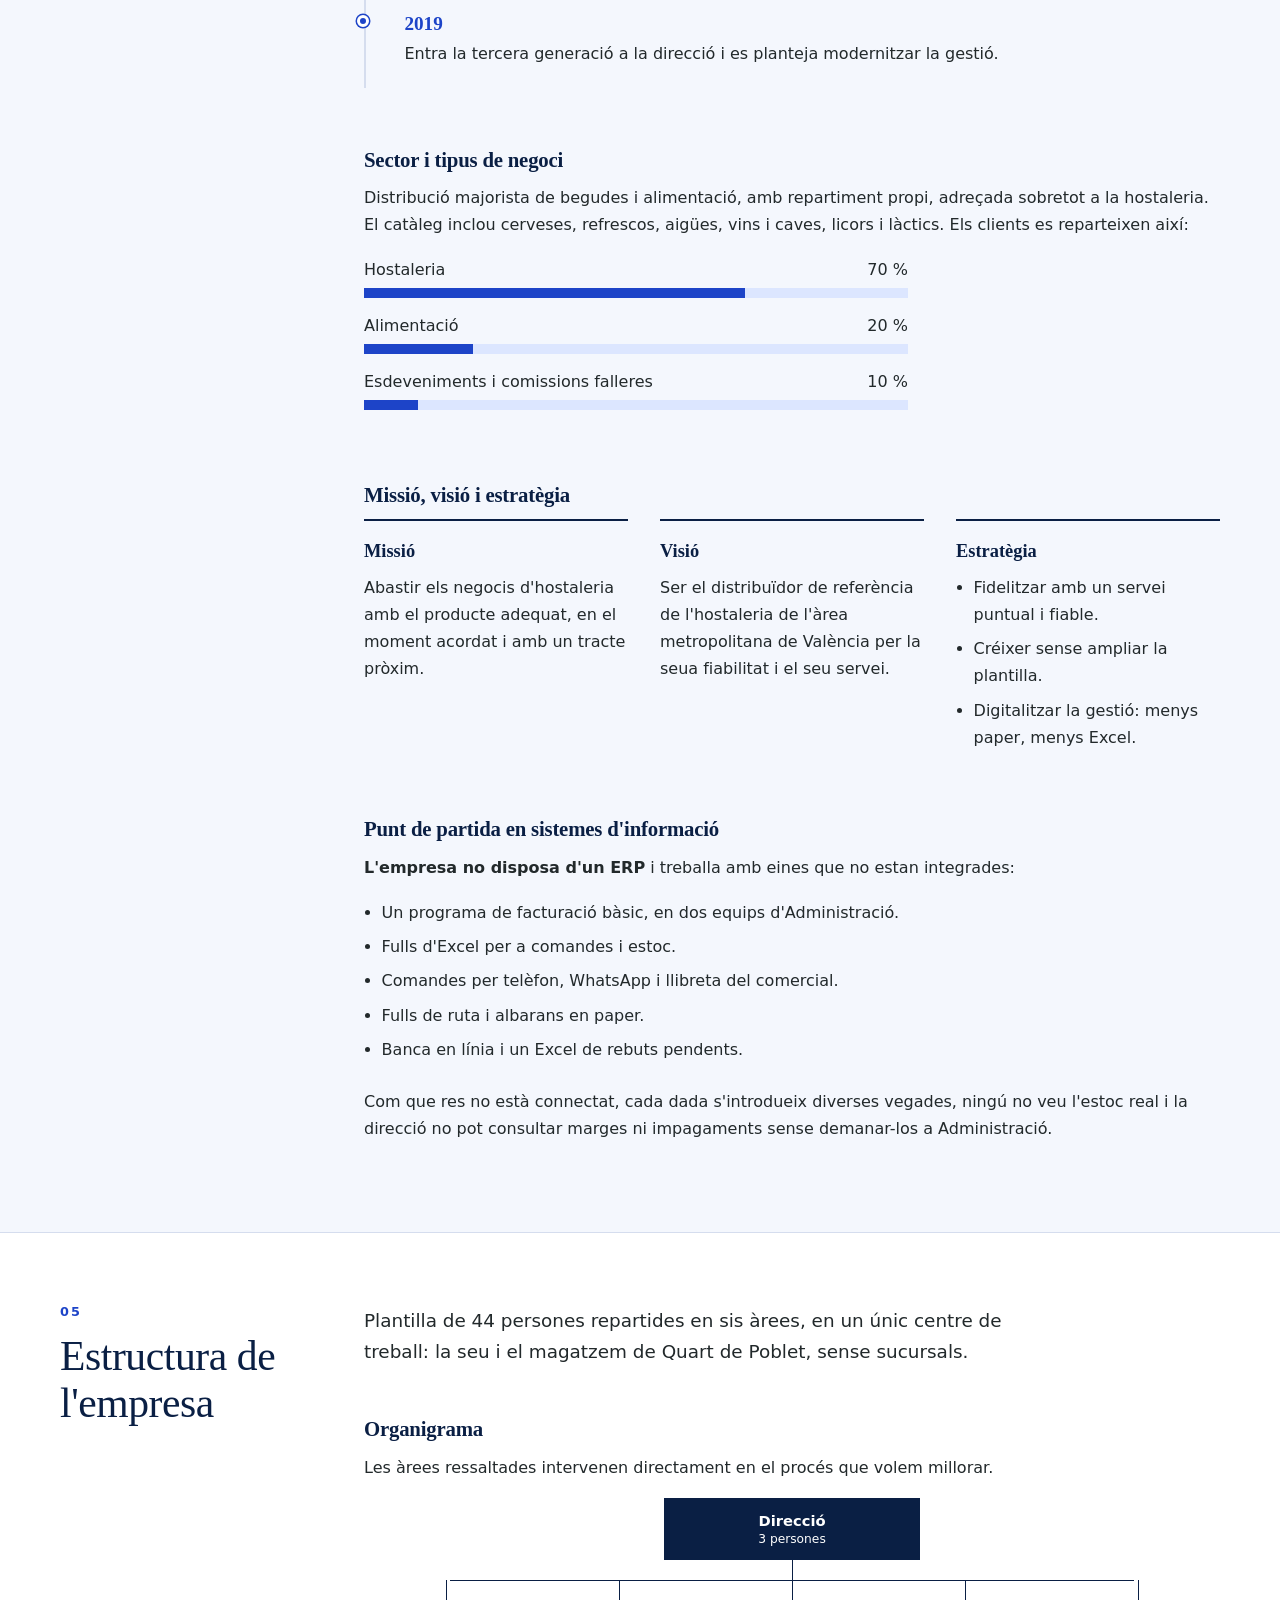
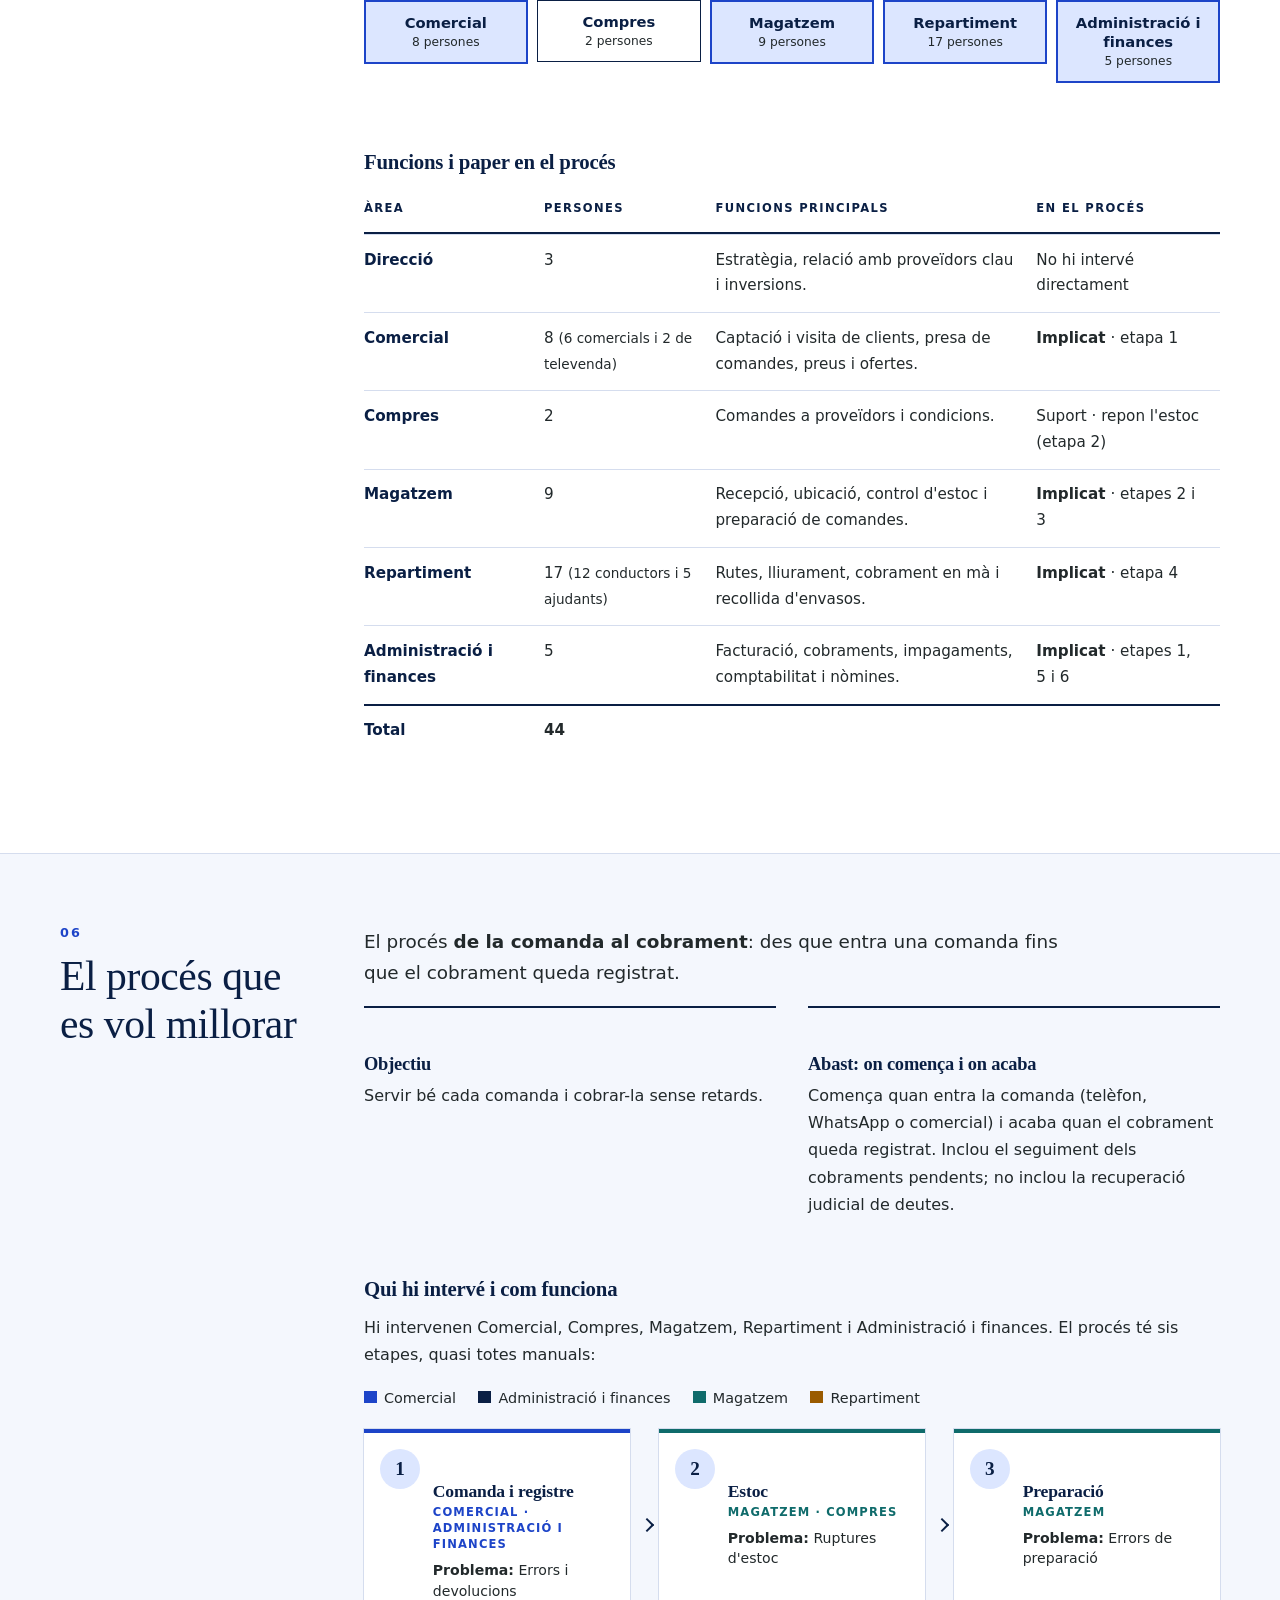
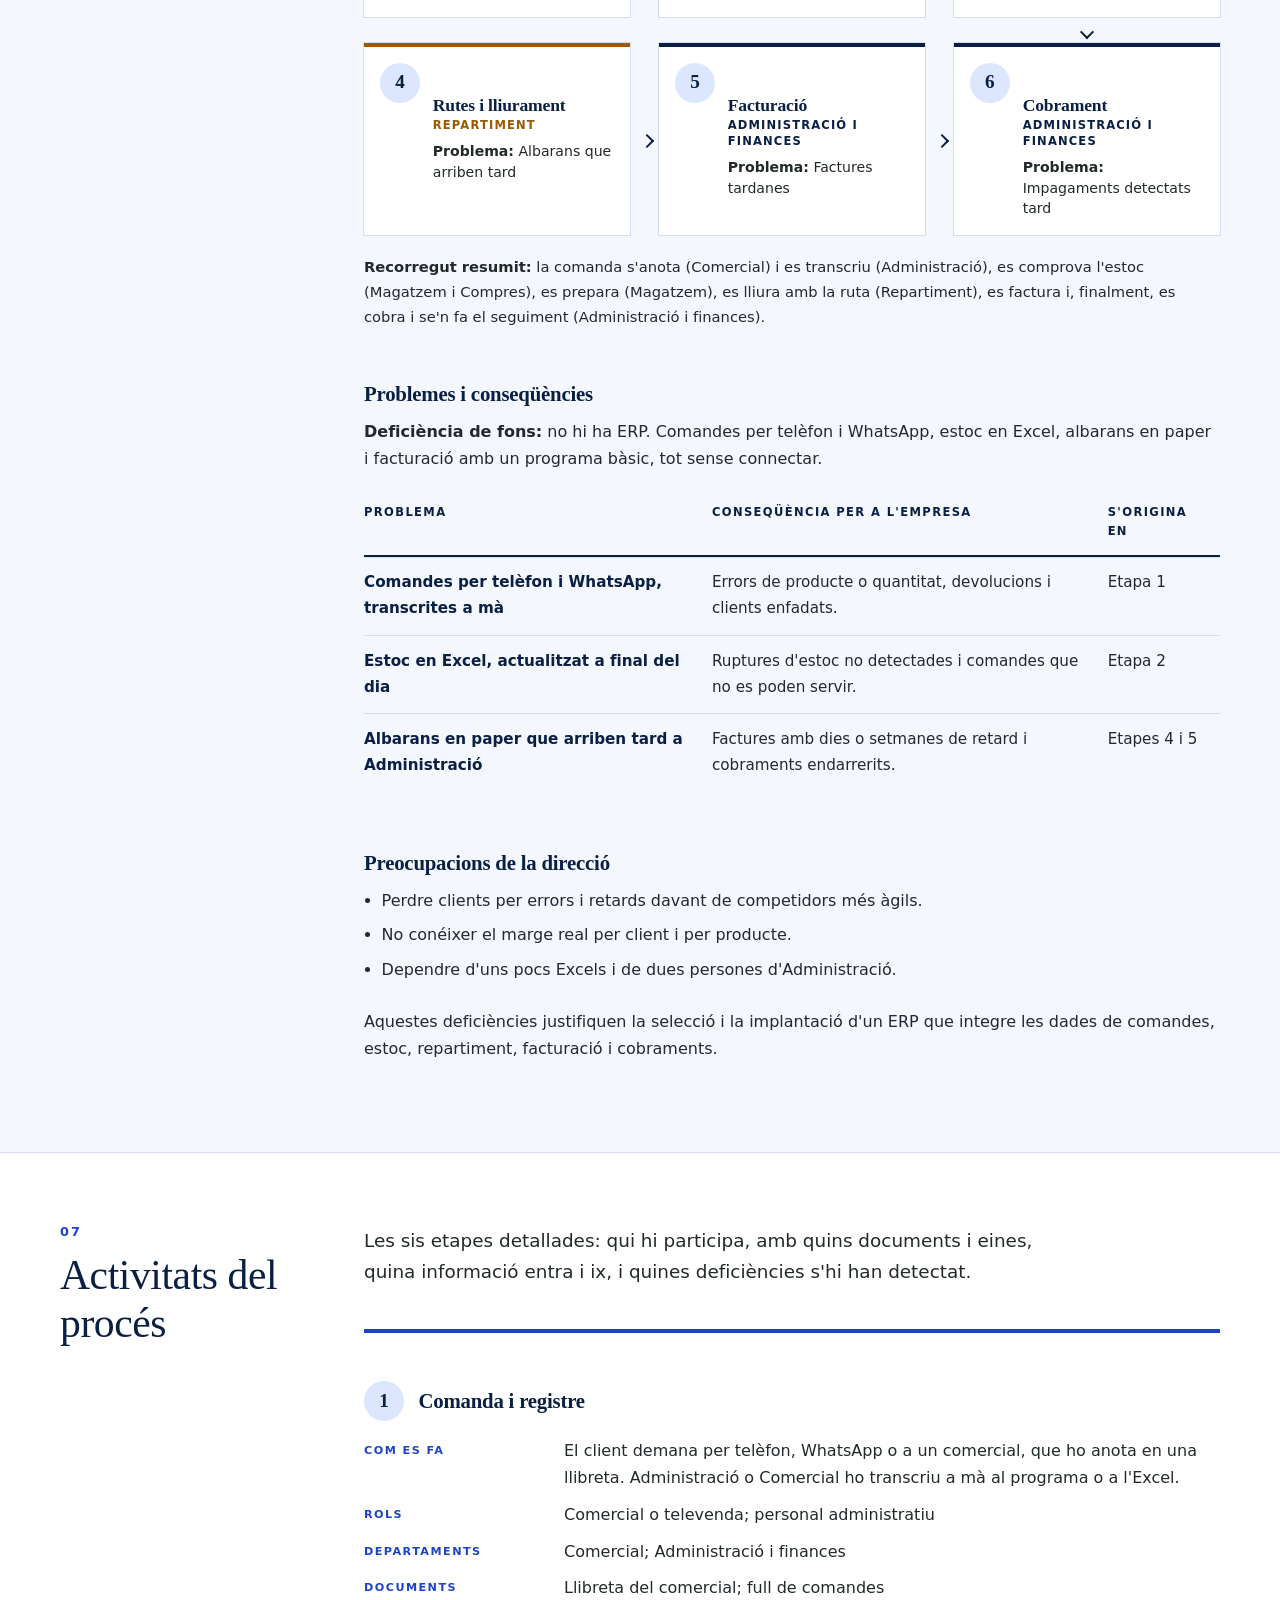
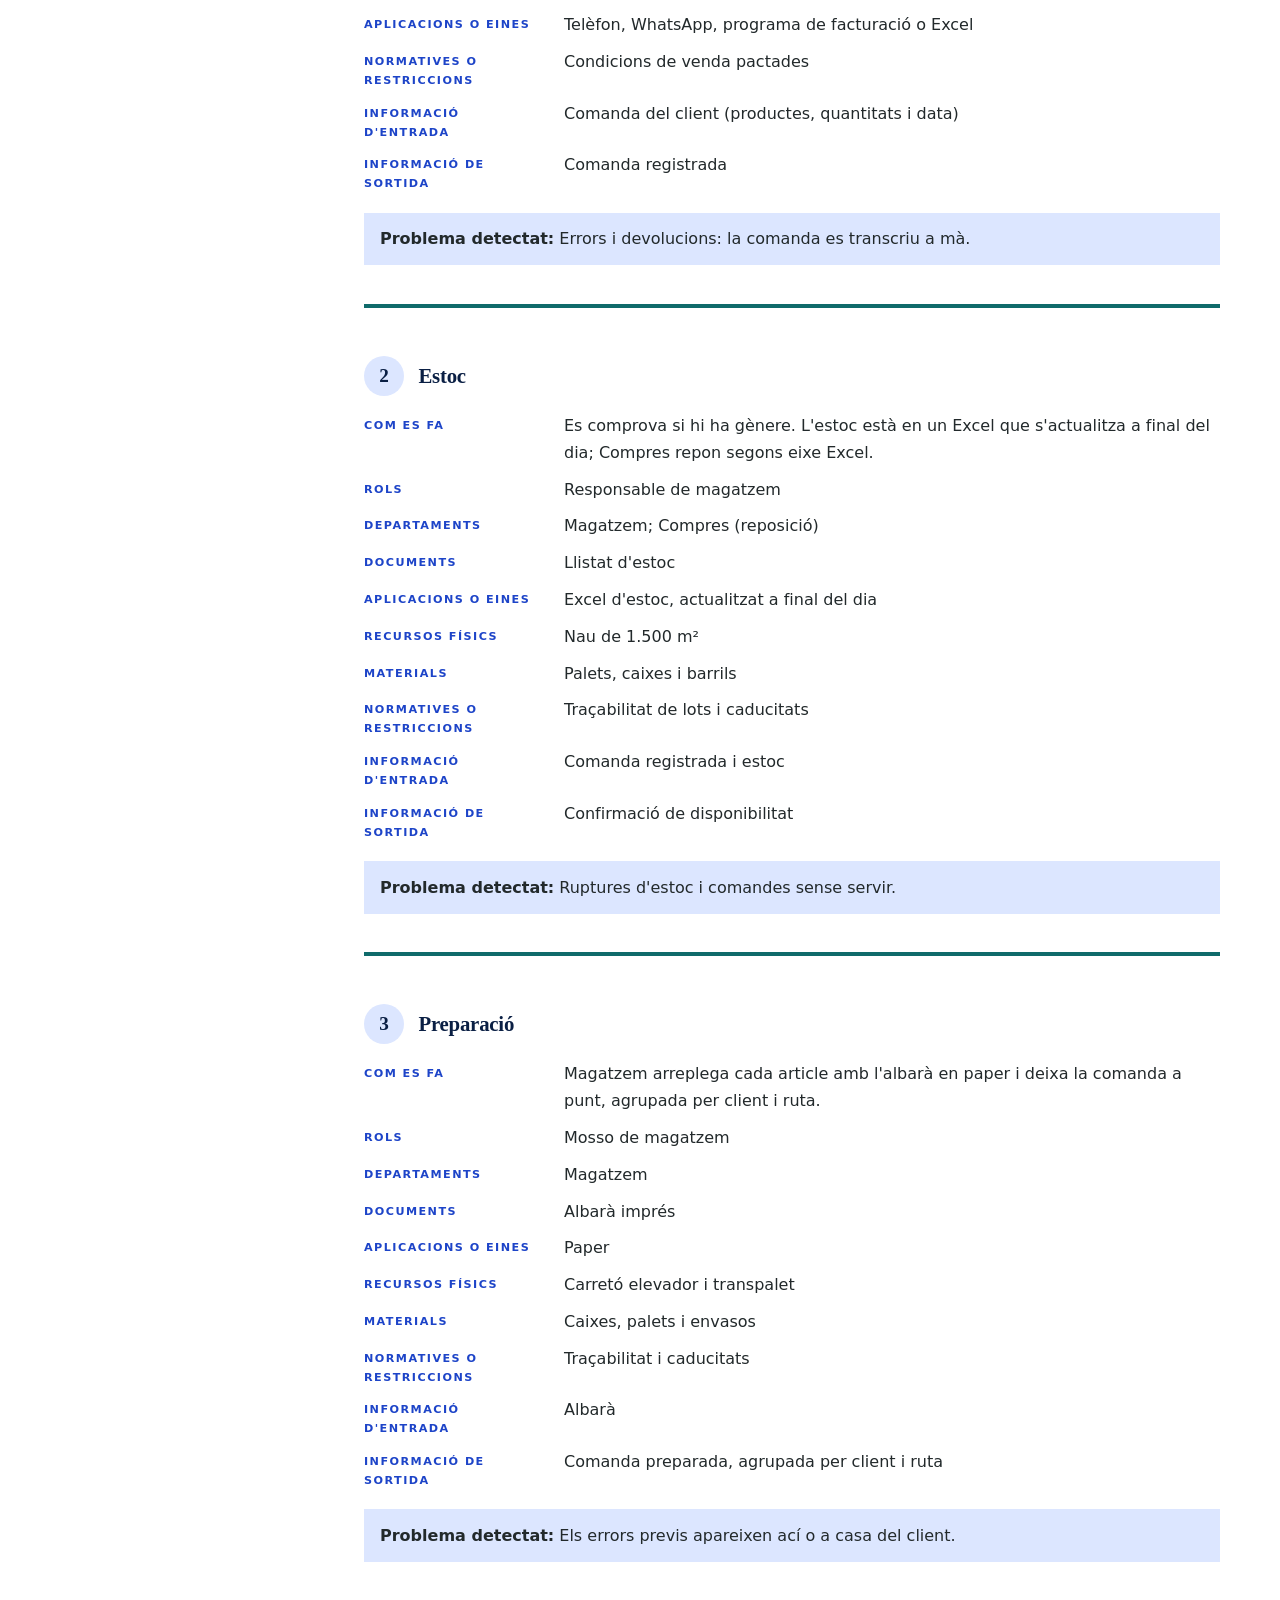
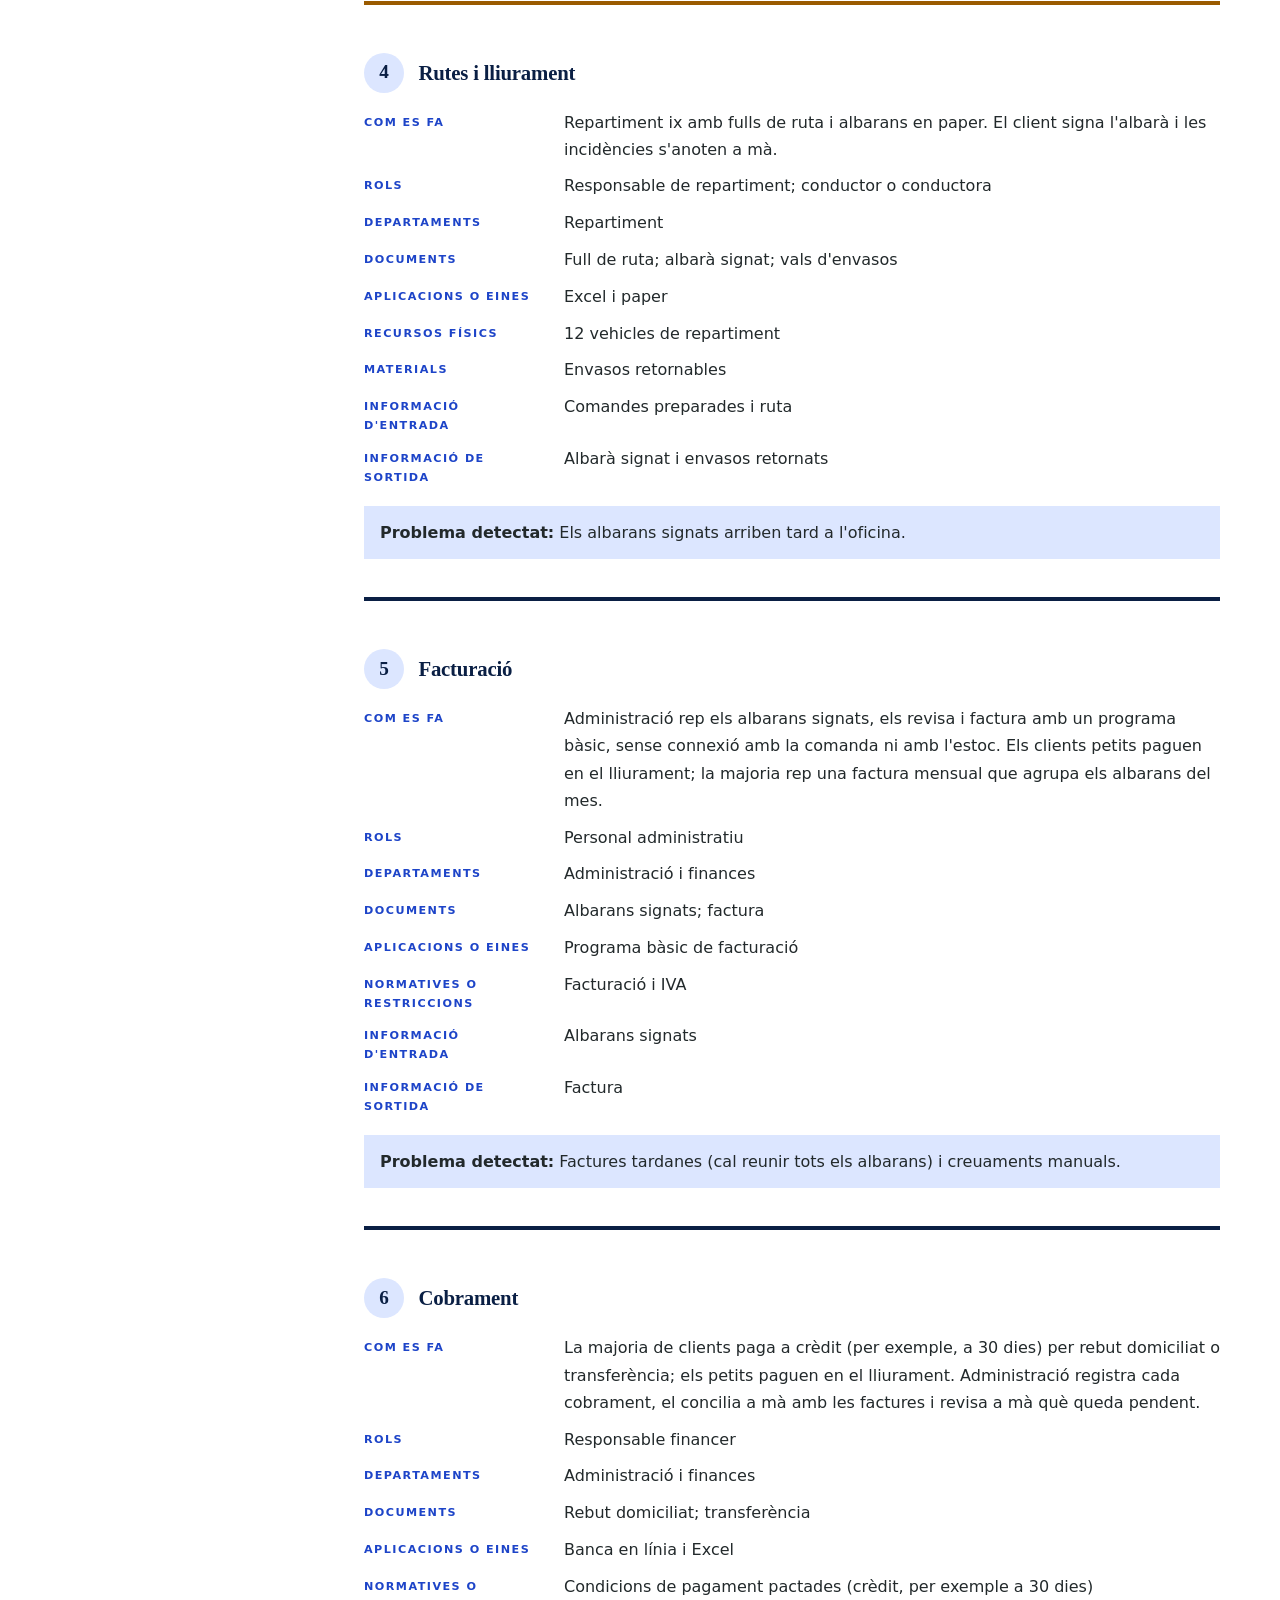
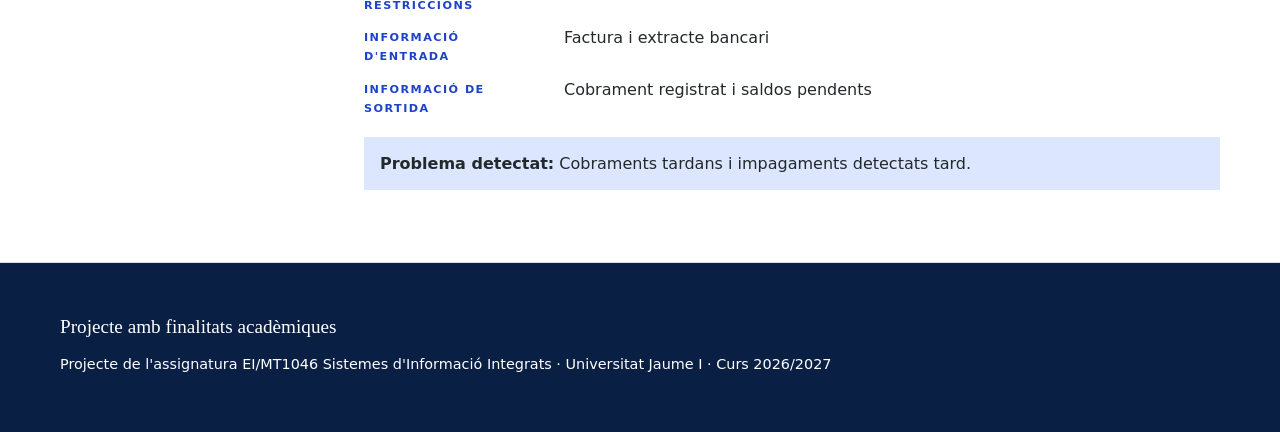
==== commit 6f12a11d: "Ajusta el cas a les diapositives i al document de context Estratègia, problemes i preocupacions redu" ====
--- a/index.html
+++ b/index.html
@@ -152,9 +152,8 @@
       <div><h4>Estratègia</h4>
         <ul class="llista">
           <li>Fidelitzar amb un servei puntual i fiable.</li>
-          <li>Créixer en hostaleria sense multiplicar la plantilla.</li>
+          <li>Créixer sense ampliar la plantilla.</li>
           <li>Digitalitzar la gestió: menys paper, menys Excel.</li>
-          <li>Ampliar el catàleg cap a productes de més marge i reforçar el servei d'esdeveniments en Falles i festes.</li>
         </ul>
       </div>
     </div>
@@ -243,9 +242,6 @@
           <tr><th scope="row">Comandes per telèfon i WhatsApp, transcrites a mà</th><td data-label="Conseqüència per a l'empresa">Errors de producte o quantitat, devolucions i clients enfadats.</td><td data-label="S'origina en">Etapa 1</td></tr>
           <tr><th scope="row">Estoc en Excel, actualitzat a final del dia</th><td data-label="Conseqüència per a l'empresa">Ruptures d'estoc no detectades i comandes que no es poden servir.</td><td data-label="S'origina en">Etapa 2</td></tr>
           <tr><th scope="row">Albarans en paper que arriben tard a Administració</th><td data-label="Conseqüència per a l'empresa">Factures amb dies o setmanes de retard i cobraments endarrerits.</td><td data-label="S'origina en">Etapes 4 i 5</td></tr>
-          <tr><th scope="row">Envasos retornables sense registre fiable</th><td data-label="Conseqüència per a l'empresa">Pèrdua de caixes i barrils, i discussions amb el client.</td><td data-label="S'origina en">Etapa 4</td></tr>
-          <tr><th scope="row">Impagaments detectats tard</th><td data-label="Conseqüència per a l'empresa">Deute acumulat i més risc de morositat.</td><td data-label="S'origina en">Etapa 6</td></tr>
-          <tr><th scope="row">Pics de Falles i Nadal sense previsió</th><td data-label="Conseqüència per a l'empresa">Falta de producte i repartiment saturat en l'època de més vendes.</td><td data-label="S'origina en">Etapes 2 i 4</td></tr>
         </tbody>
       </table>
     </div>
@@ -254,8 +250,7 @@
     <ul class="llista">
       <li>Perdre clients per errors i retards davant de competidors més àgils.</li>
       <li>No conéixer el marge real per client i per producte.</li>
-      <li>Dependre de pocs fulls d'Excel i de dues persones d'Administració, les úniques que els entenen.</li>
-      <li>Arribar als pics de campanya sense informació fiable d'estoc i de repartiment.</li>
+      <li>Dependre d'uns pocs Excels i de dues persones d'Administració.</li>
     </ul>
     <p>Aquestes deficiències justifiquen la selecció i la implantació d'un ERP que integre les dades de comandes, estoc, repartiment, facturació i cobraments.</p>
   </div>
@@ -268,8 +263,8 @@
     <div class="activitats">
 <article class="activitat dep-com"><h3><span class="num" aria-hidden="true">1</span>Comanda i registre</h3><dl><dt>Com es fa</dt><dd>El client demana per telèfon, WhatsApp o a un comercial, que ho anota en una llibreta. Administració o Comercial ho transcriu a mà al programa o a l'Excel.</dd><dt>Rols</dt><dd>Comercial o televenda; personal administratiu</dd><dt>Departaments</dt><dd>Comercial; Administració i finances</dd><dt>Documents</dt><dd>Llibreta del comercial; full de comandes</dd><dt>Aplicacions o eines</dt><dd>Telèfon, WhatsApp, programa de facturació o Excel</dd><dt>Normatives o restriccions</dt><dd>Condicions de venda pactades</dd><dt>Informació d'entrada</dt><dd>Comanda del client (productes, quantitats i data)</dd><dt>Informació de sortida</dt><dd>Comanda registrada</dd></dl><p class="problema"><strong>Problema detectat:</strong> Errors i devolucions: la comanda es transcriu a mà.</p></article>
 <article class="activitat dep-mag"><h3><span class="num" aria-hidden="true">2</span>Estoc</h3><dl><dt>Com es fa</dt><dd>Es comprova si hi ha gènere. L'estoc està en un Excel que s'actualitza a final del dia; Compres repon segons eixe Excel.</dd><dt>Rols</dt><dd>Responsable de magatzem</dd><dt>Departaments</dt><dd>Magatzem; Compres (reposició)</dd><dt>Documents</dt><dd>Llistat d'estoc</dd><dt>Aplicacions o eines</dt><dd>Excel d'estoc, actualitzat a final del dia</dd><dt>Recursos físics</dt><dd>Nau de 1.500 m²</dd><dt>Materials</dt><dd>Palets, caixes i barrils</dd><dt>Normatives o restriccions</dt><dd>Traçabilitat de lots i caducitats</dd><dt>Informació d'entrada</dt><dd>Comanda registrada i estoc</dd><dt>Informació de sortida</dt><dd>Confirmació de disponibilitat</dd></dl><p class="problema"><strong>Problema detectat:</strong> Ruptures d'estoc i comandes sense servir.</p></article>
-<article class="activitat dep-mag"><h3><span class="num" aria-hidden="true">3</span>Preparació</h3><dl><dt>Com es fa</dt><dd>Magatzem arreplega cada article amb l'albarà en paper i deixa la comanda a punt, agrupada per client i ruta.</dd><dt>Rols</dt><dd>Mosso de magatzem</dd><dt>Departaments</dt><dd>Magatzem</dd><dt>Documents</dt><dd>Albarà imprés</dd><dt>Aplicacions o eines</dt><dd>Paper</dd><dt>Recursos físics</dt><dd>Carretó elevador i transpalet</dd><dt>Materials</dt><dd>Caixes, palets i envasos</dd><dt>Normatives o restriccions</dt><dd>Traçabilitat i caducitats</dd><dt>Informació d'entrada</dt><dd>Albarà</dd><dt>Informació de sortida</dt><dd>Comanda preparada, agrupada per client i ruta</dd></dl><p class="problema"><strong>Problema detectat:</strong> Els errors previs apareixen ací o a casa del client; sense control de caducitats.</p></article>
-<article class="activitat dep-rep"><h3><span class="num" aria-hidden="true">4</span>Rutes i lliurament</h3><dl><dt>Com es fa</dt><dd>Repartiment ix amb fulls de ruta i albarans en paper. El client signa l'albarà i les incidències s'anoten a mà.</dd><dt>Rols</dt><dd>Responsable de repartiment; conductor o conductora</dd><dt>Departaments</dt><dd>Repartiment</dd><dt>Documents</dt><dd>Full de ruta; albarà signat; vals d'envasos</dd><dt>Aplicacions o eines</dt><dd>Excel i paper</dd><dt>Recursos físics</dt><dd>12 vehicles de repartiment</dd><dt>Materials</dt><dd>Envasos retornables</dd><dt>Informació d'entrada</dt><dd>Comandes preparades i ruta</dd><dt>Informació de sortida</dt><dd>Albarà signat i envasos retornats</dd></dl><p class="problema"><strong>Problema detectat:</strong> Els albarans signats arriben tard a l'oficina, les rutes es fan a mà i els envasos queden sense registrar.</p></article>
+<article class="activitat dep-mag"><h3><span class="num" aria-hidden="true">3</span>Preparació</h3><dl><dt>Com es fa</dt><dd>Magatzem arreplega cada article amb l'albarà en paper i deixa la comanda a punt, agrupada per client i ruta.</dd><dt>Rols</dt><dd>Mosso de magatzem</dd><dt>Departaments</dt><dd>Magatzem</dd><dt>Documents</dt><dd>Albarà imprés</dd><dt>Aplicacions o eines</dt><dd>Paper</dd><dt>Recursos físics</dt><dd>Carretó elevador i transpalet</dd><dt>Materials</dt><dd>Caixes, palets i envasos</dd><dt>Normatives o restriccions</dt><dd>Traçabilitat i caducitats</dd><dt>Informació d'entrada</dt><dd>Albarà</dd><dt>Informació de sortida</dt><dd>Comanda preparada, agrupada per client i ruta</dd></dl><p class="problema"><strong>Problema detectat:</strong> Els errors previs apareixen ací o a casa del client.</p></article>
+<article class="activitat dep-rep"><h3><span class="num" aria-hidden="true">4</span>Rutes i lliurament</h3><dl><dt>Com es fa</dt><dd>Repartiment ix amb fulls de ruta i albarans en paper. El client signa l'albarà i les incidències s'anoten a mà.</dd><dt>Rols</dt><dd>Responsable de repartiment; conductor o conductora</dd><dt>Departaments</dt><dd>Repartiment</dd><dt>Documents</dt><dd>Full de ruta; albarà signat; vals d'envasos</dd><dt>Aplicacions o eines</dt><dd>Excel i paper</dd><dt>Recursos físics</dt><dd>12 vehicles de repartiment</dd><dt>Materials</dt><dd>Envasos retornables</dd><dt>Informació d'entrada</dt><dd>Comandes preparades i ruta</dd><dt>Informació de sortida</dt><dd>Albarà signat i envasos retornats</dd></dl><p class="problema"><strong>Problema detectat:</strong> Els albarans signats arriben tard a l'oficina.</p></article>
 <article class="activitat dep-adm"><h3><span class="num" aria-hidden="true">5</span>Facturació</h3><dl><dt>Com es fa</dt><dd>Administració rep els albarans signats, els revisa i factura amb un programa bàsic, sense connexió amb la comanda ni amb l'estoc. Els clients petits paguen en el lliurament; la majoria rep una factura mensual que agrupa els albarans del mes.</dd><dt>Rols</dt><dd>Personal administratiu</dd><dt>Departaments</dt><dd>Administració i finances</dd><dt>Documents</dt><dd>Albarans signats; factura</dd><dt>Aplicacions o eines</dt><dd>Programa bàsic de facturació</dd><dt>Normatives o restriccions</dt><dd>Facturació i IVA</dd><dt>Informació d'entrada</dt><dd>Albarans signats</dd><dt>Informació de sortida</dt><dd>Factura</dd></dl><p class="problema"><strong>Problema detectat:</strong> Factures tardanes (cal reunir tots els albarans) i creuaments manuals.</p></article>
 <article class="activitat dep-adm"><h3><span class="num" aria-hidden="true">6</span>Cobrament</h3><dl><dt>Com es fa</dt><dd>La majoria de clients paga a crèdit (per exemple, a 30 dies) per rebut domiciliat o transferència; els petits paguen en el lliurament. Administració registra cada cobrament, el concilia a mà amb les factures i revisa a mà què queda pendent.</dd><dt>Rols</dt><dd>Responsable financer</dd><dt>Departaments</dt><dd>Administració i finances</dd><dt>Documents</dt><dd>Rebut domiciliat; transferència</dd><dt>Aplicacions o eines</dt><dd>Banca en línia i Excel</dd><dt>Normatives o restriccions</dt><dd>Condicions de pagament pactades (crèdit, per exemple a 30 dies)</dd><dt>Informació d'entrada</dt><dd>Factura i extracte bancari</dd><dt>Informació de sortida</dt><dd>Cobrament registrat i saldos pendents</dd></dl><p class="problema"><strong>Problema detectat:</strong> Cobraments tardans i impagaments detectats tard.</p></article>
     </div>
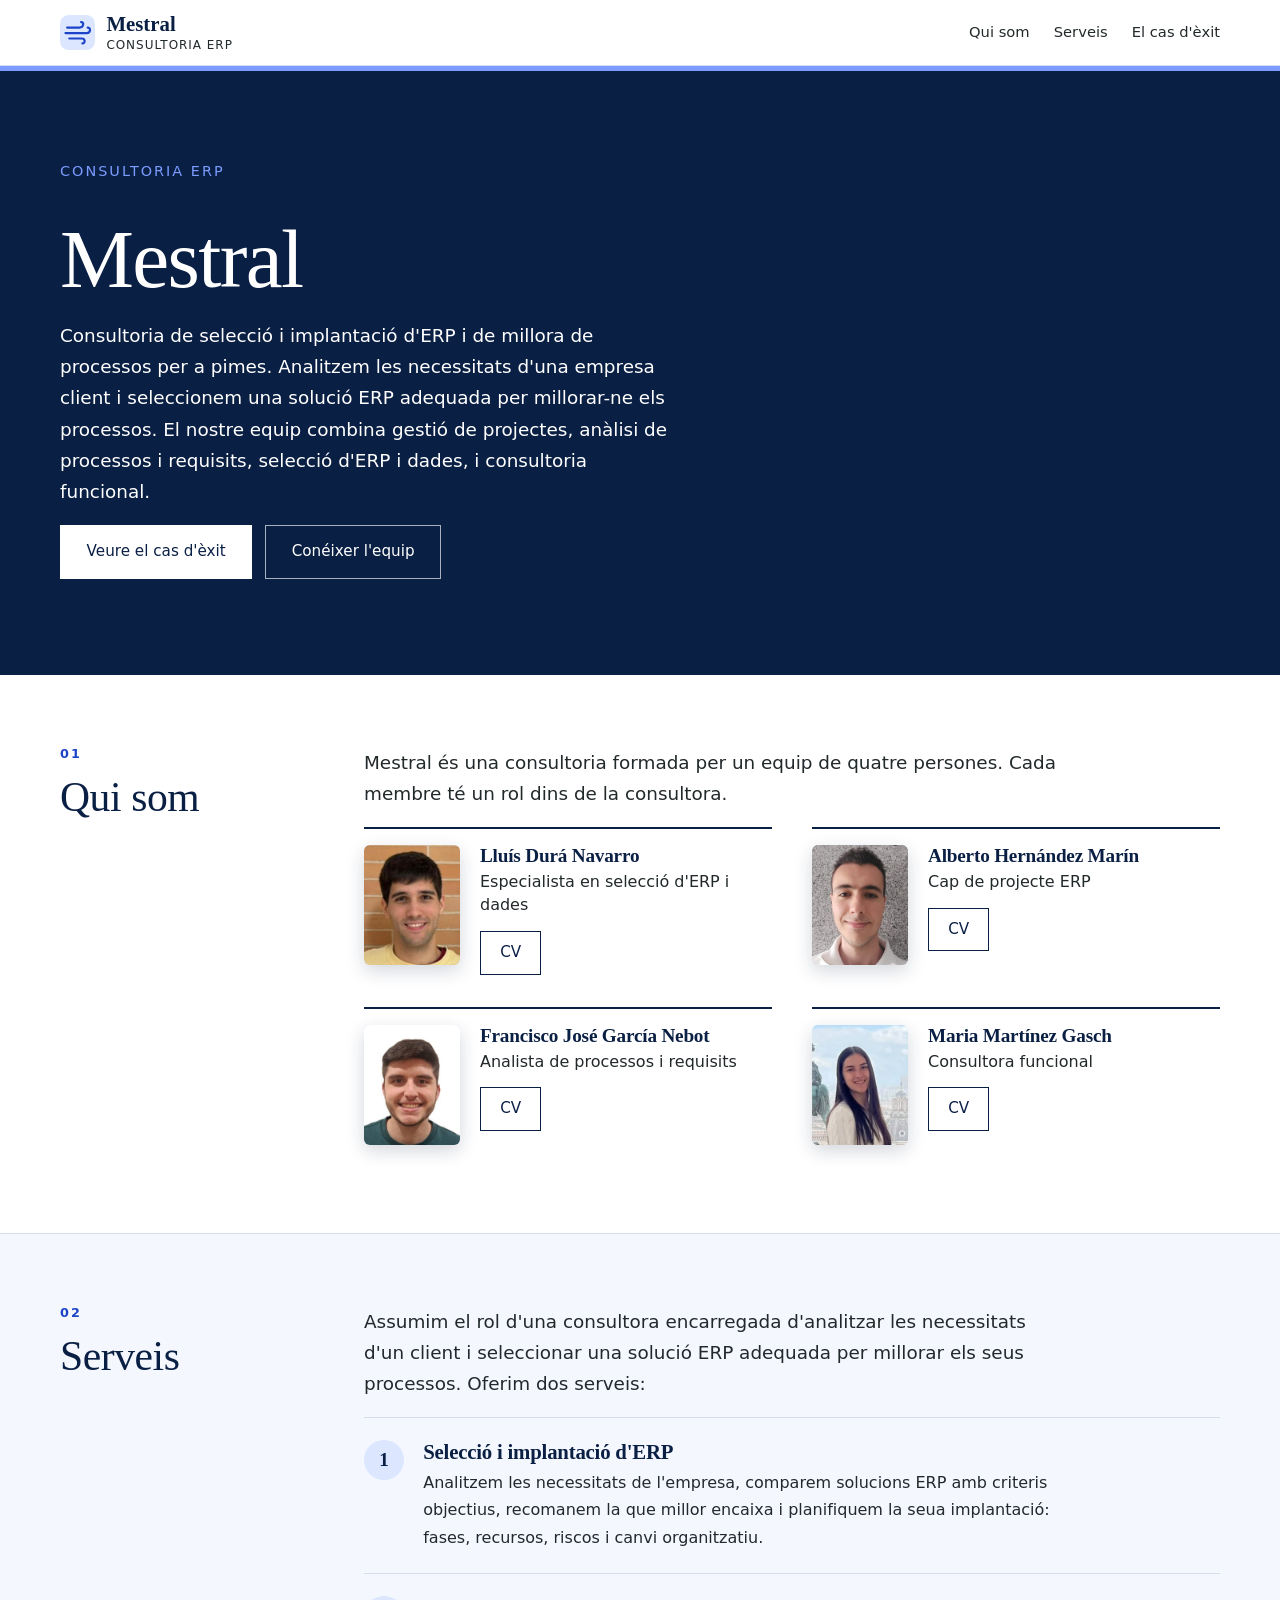
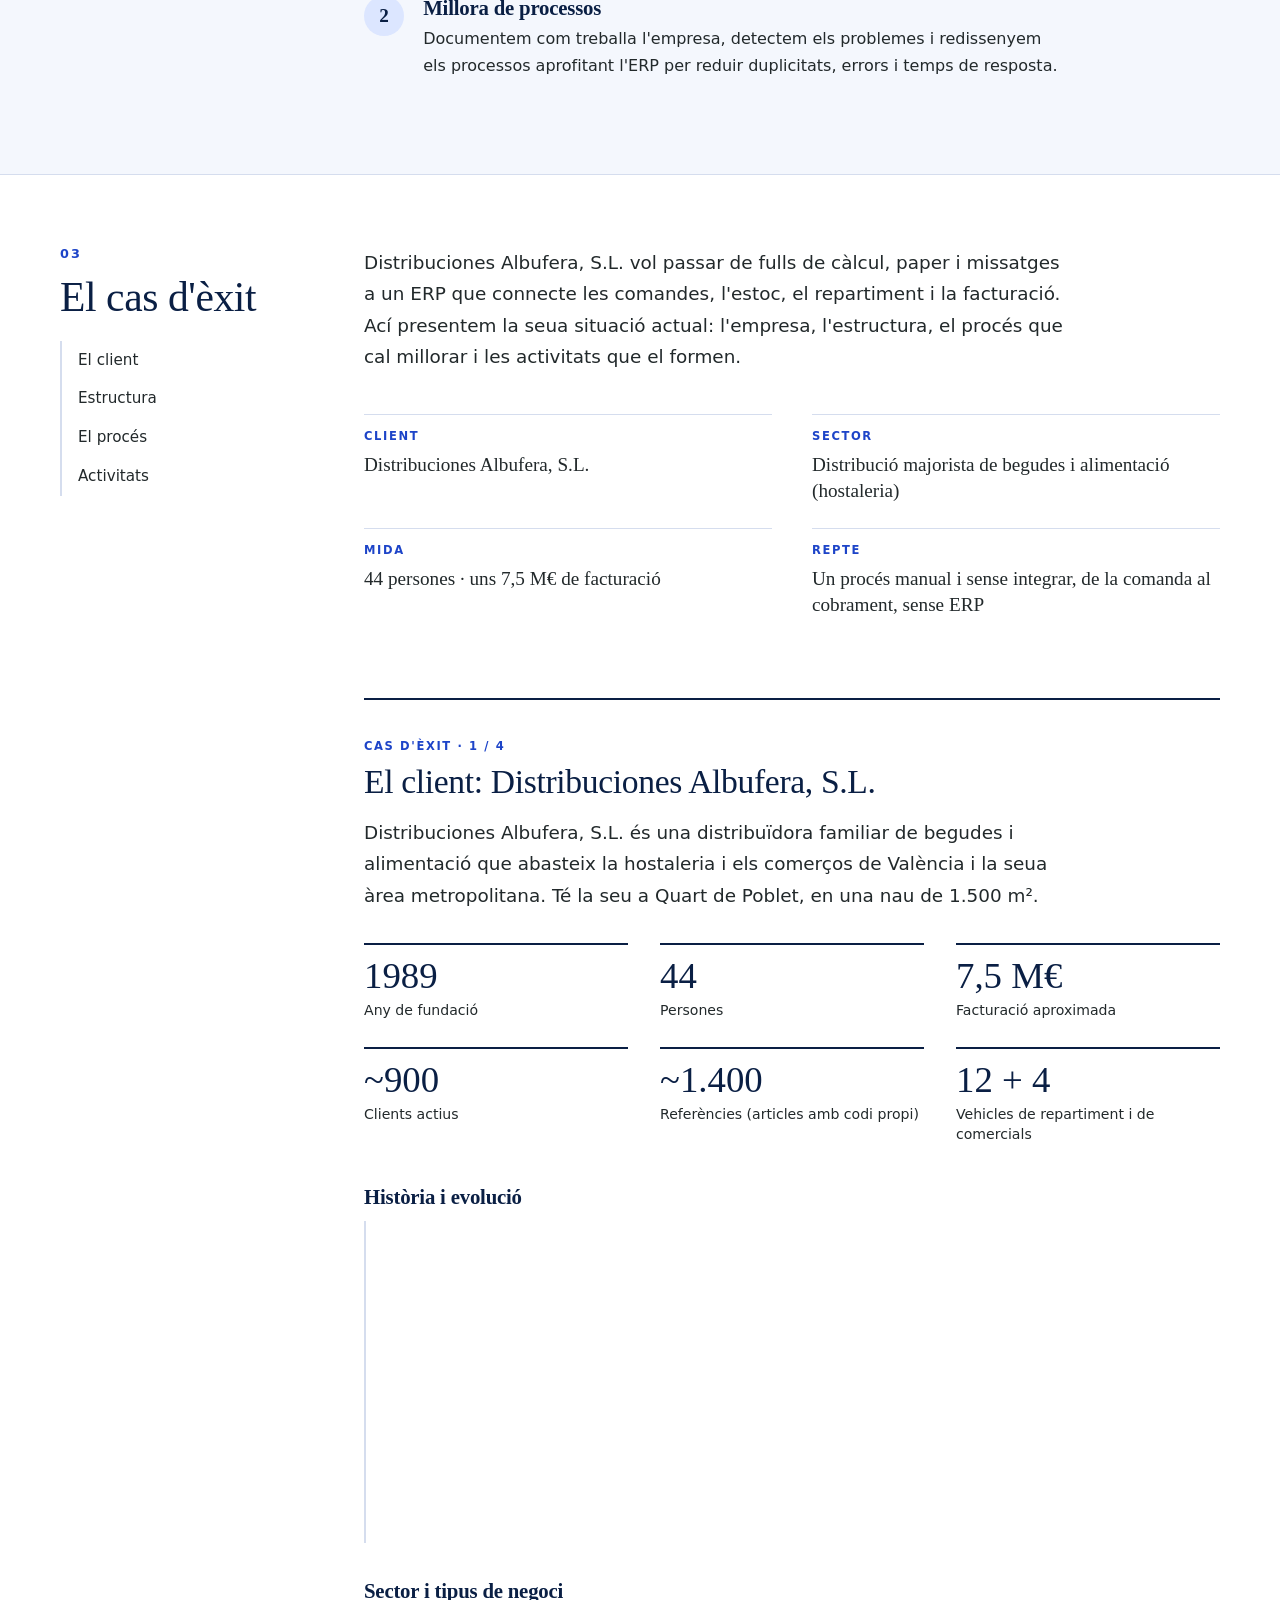
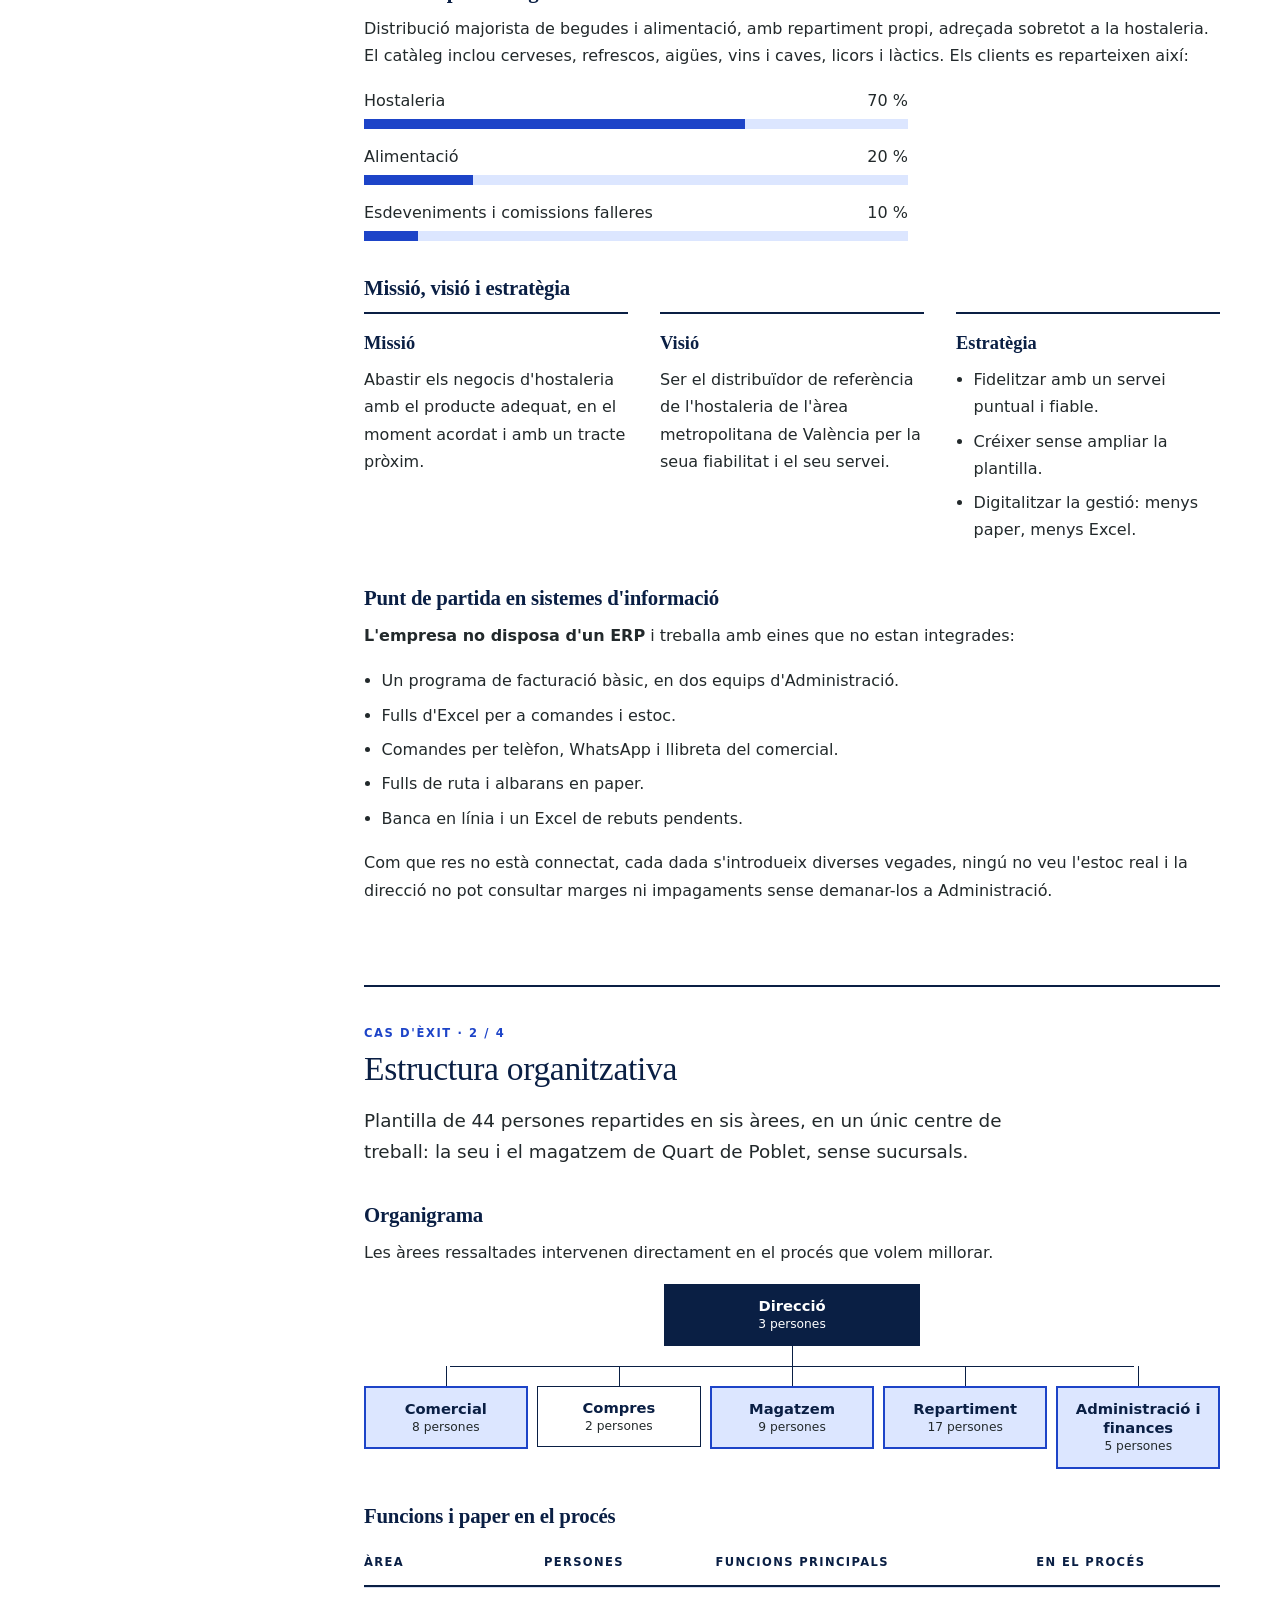
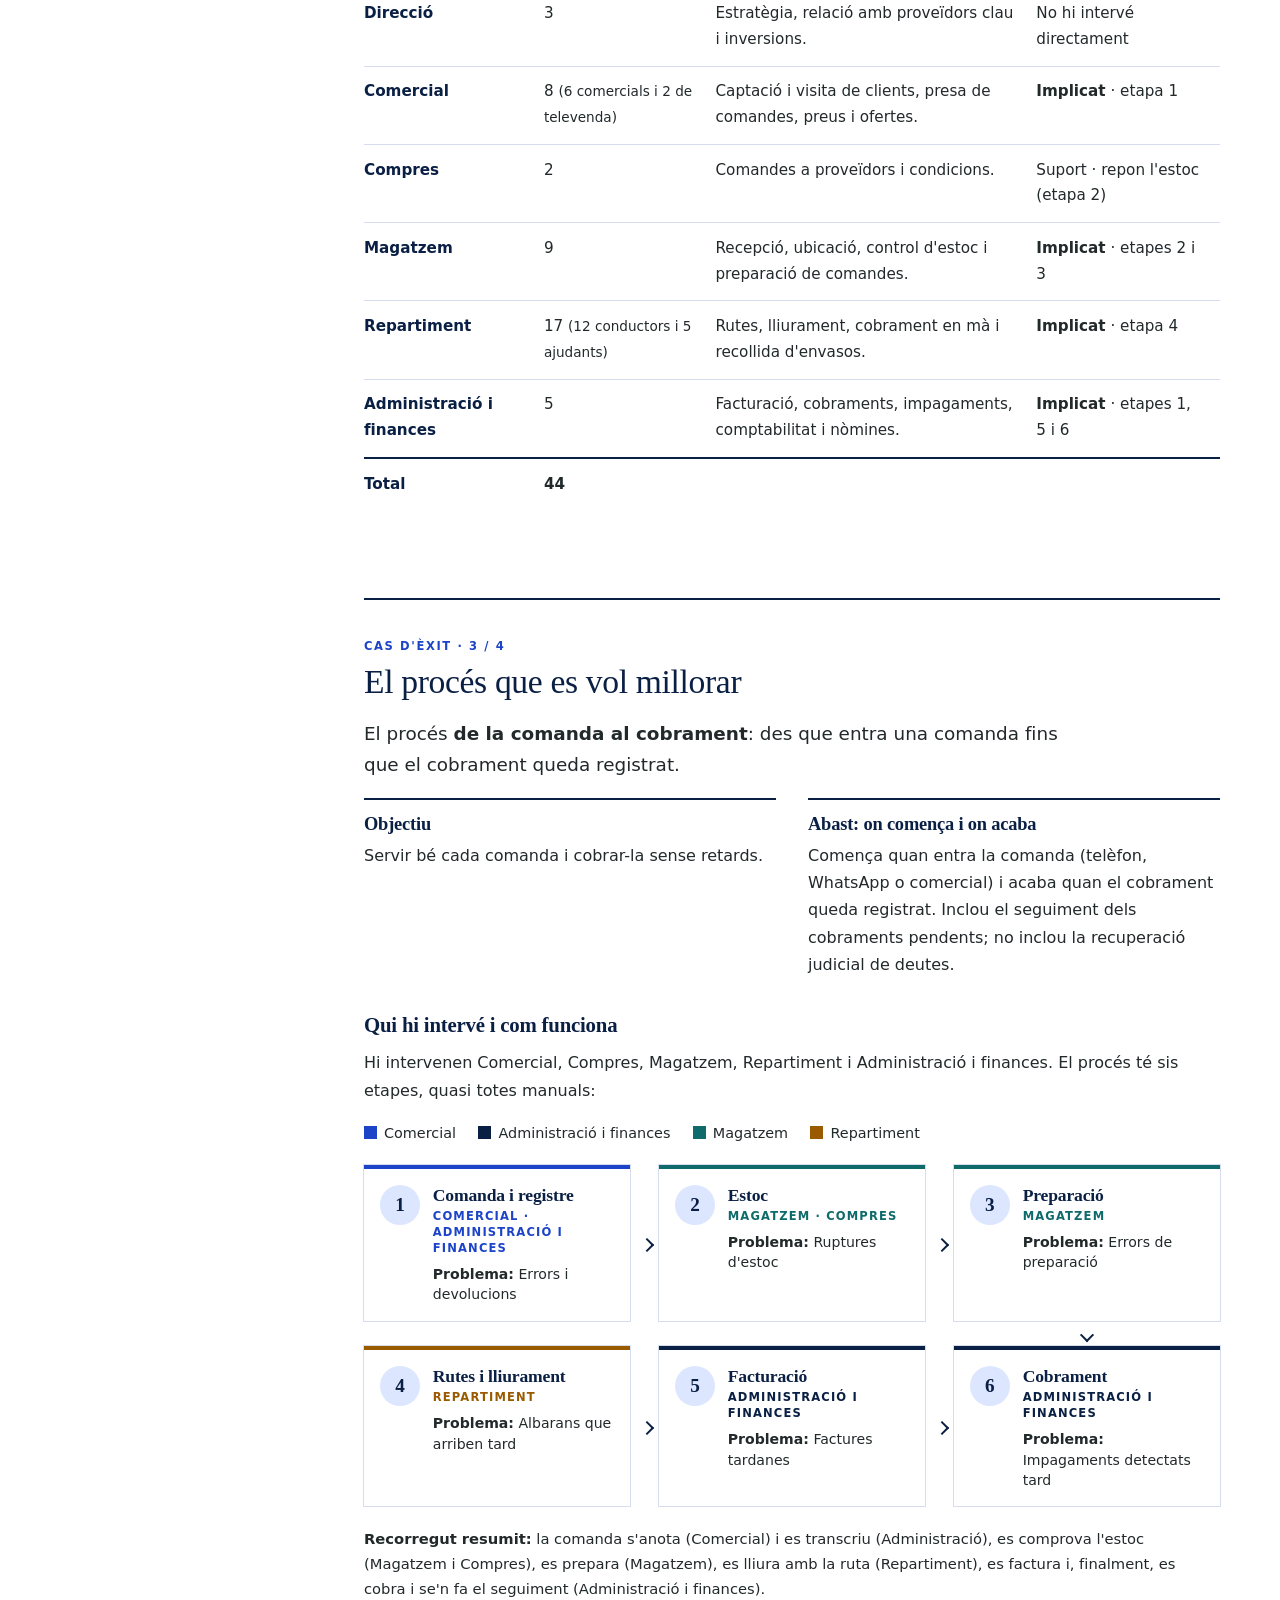
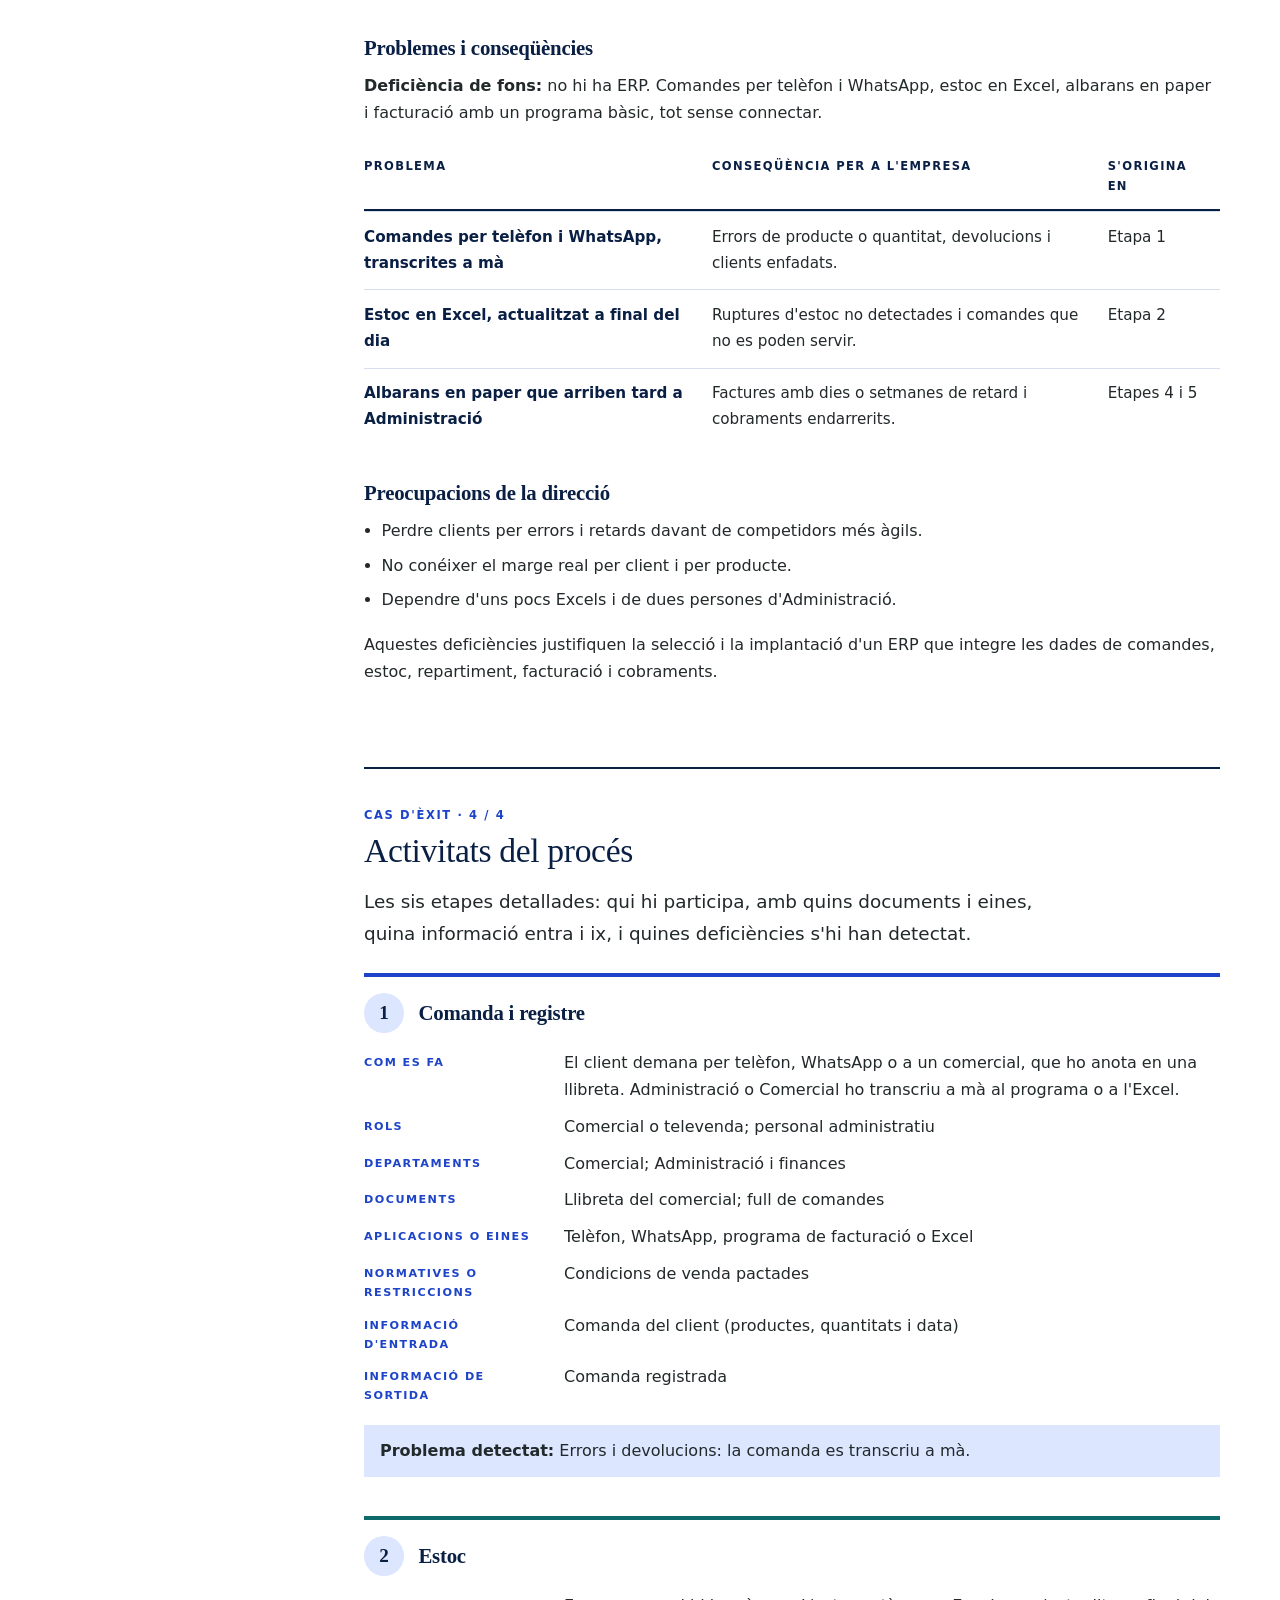
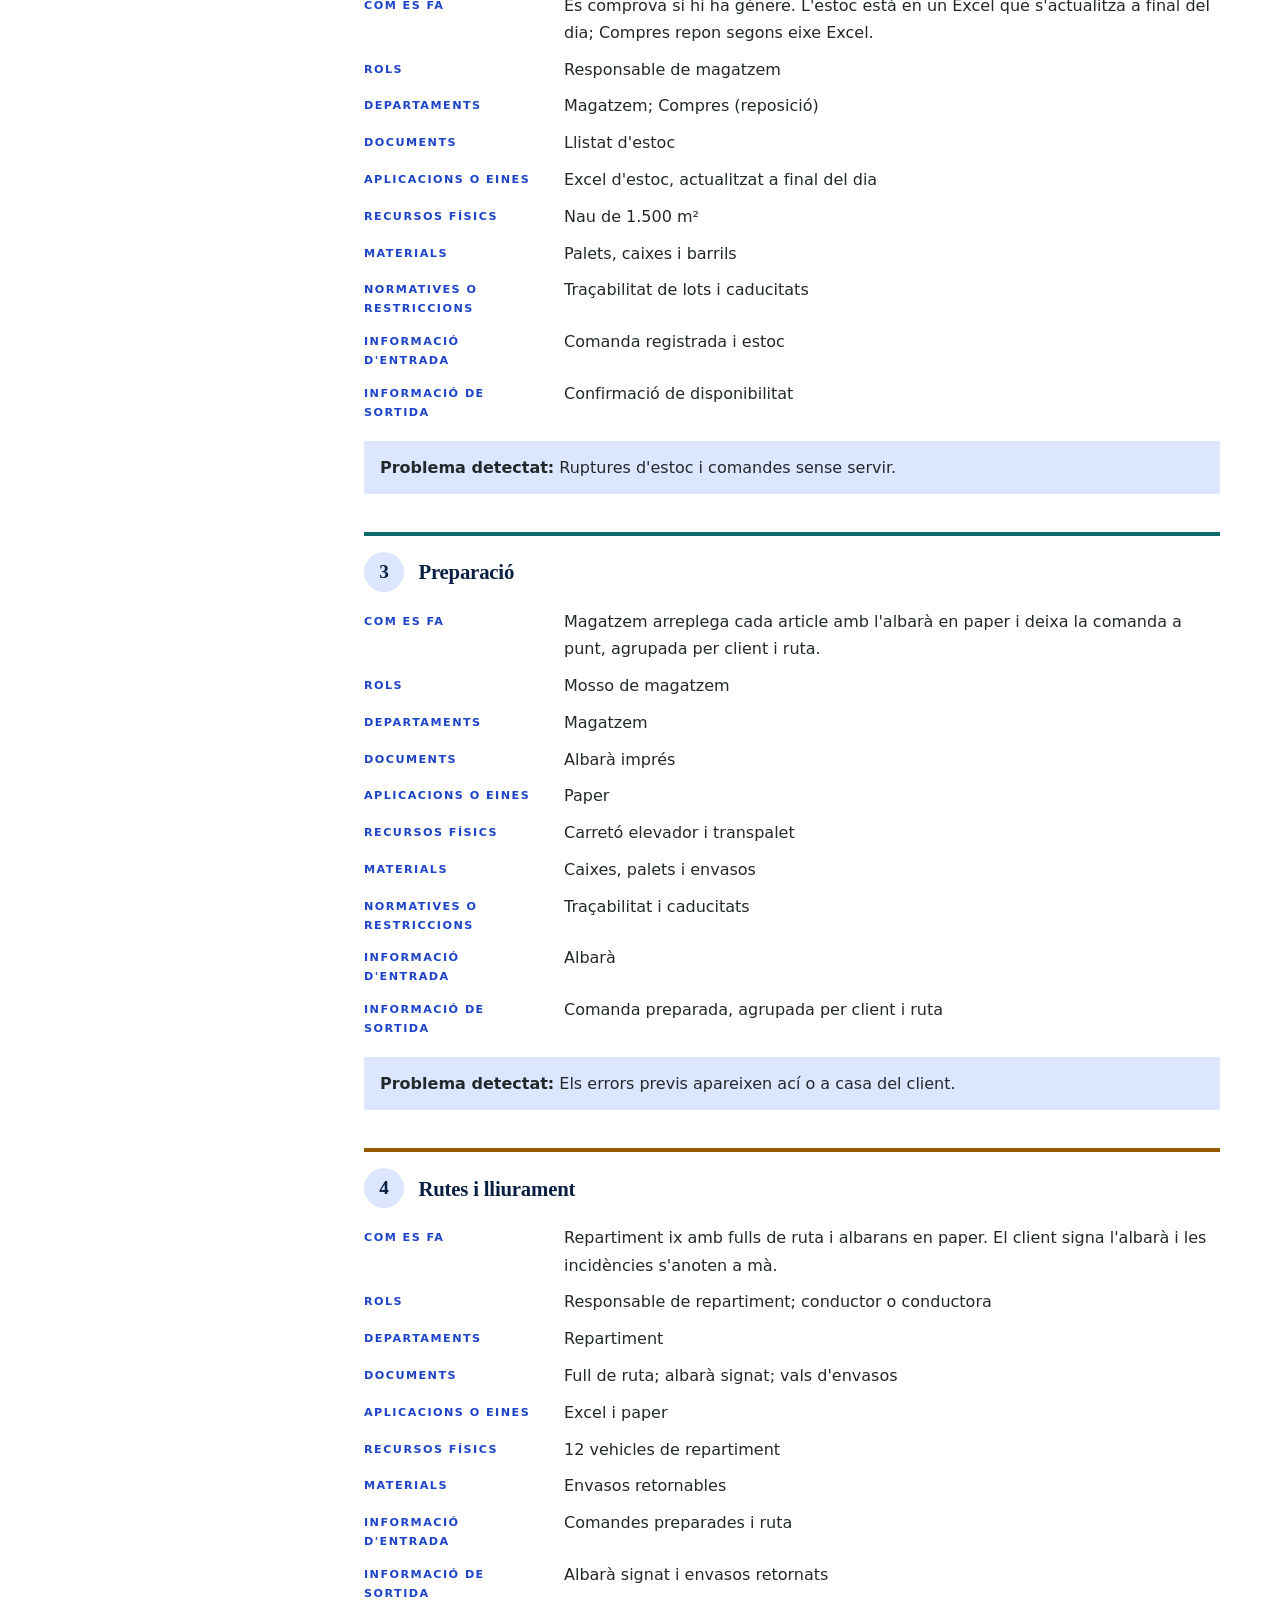
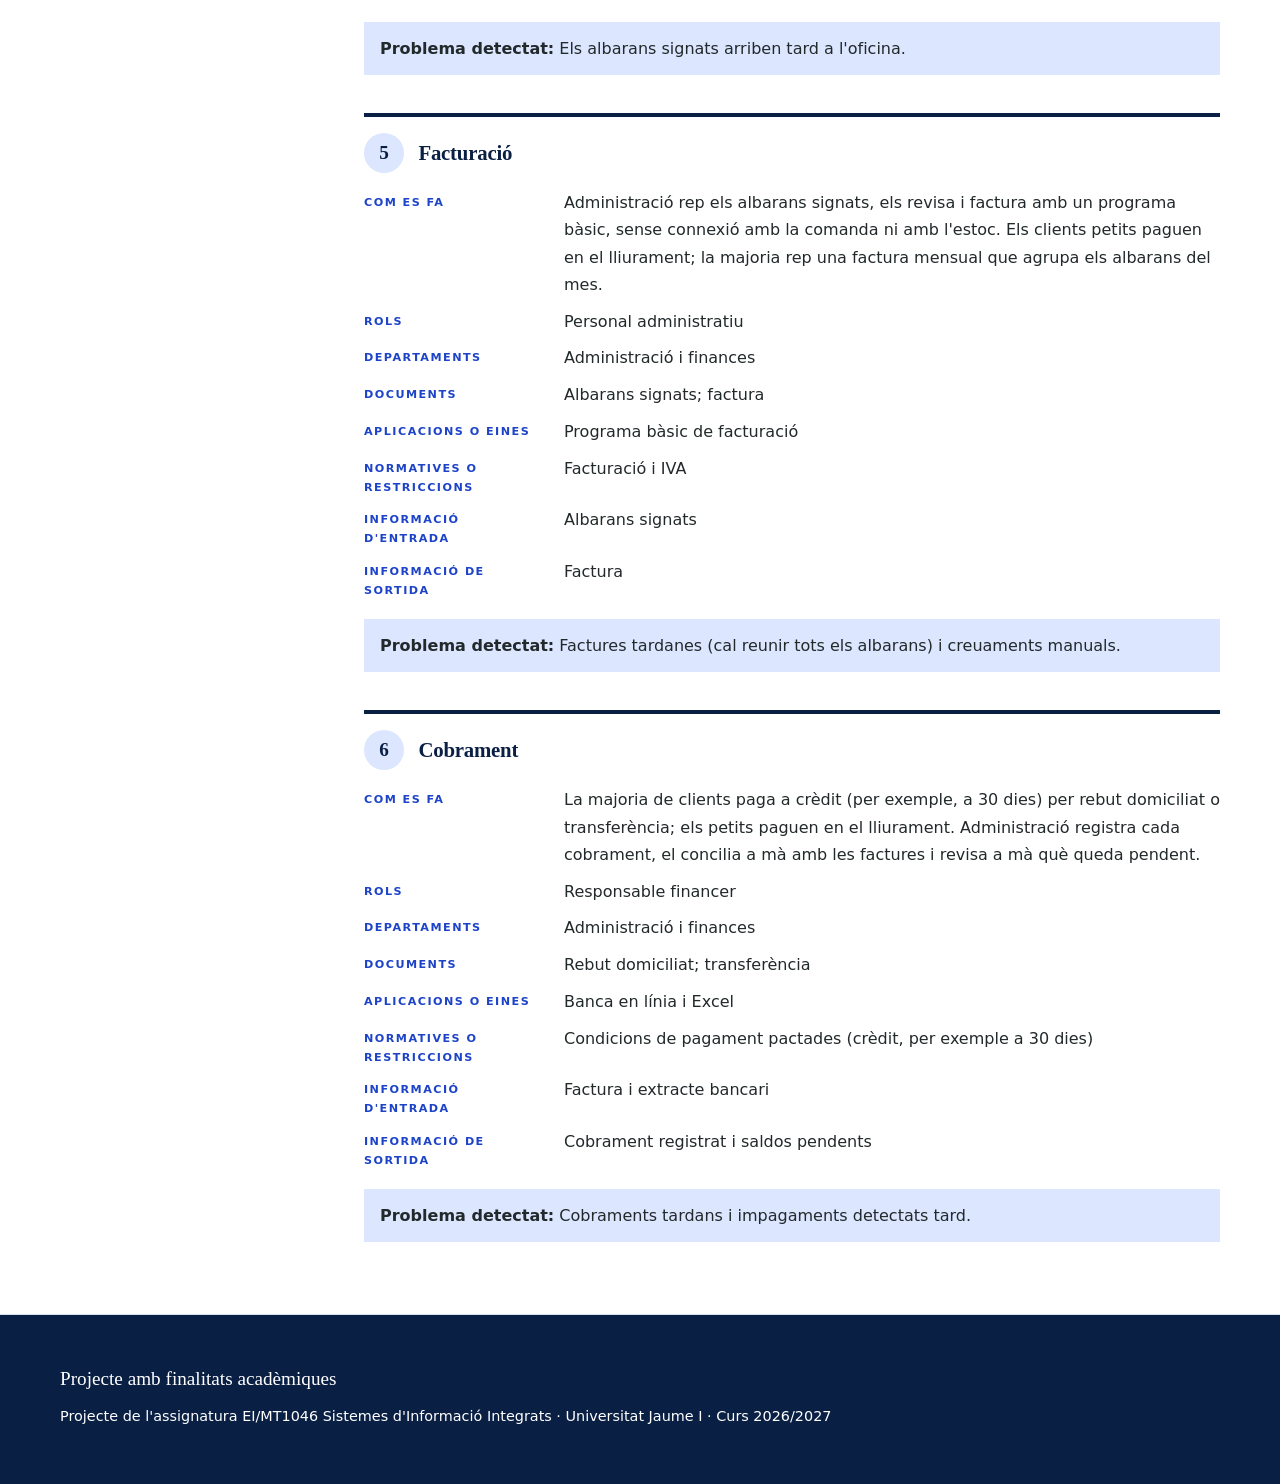
==== commit 7e02422a: "Unifica el cas d'èxit en una sola secció amb quatre apartats El menú passa a tres entrades; el clien" ====
--- a/index.html
+++ b/index.html
@@ -26,11 +26,7 @@
       <ul class="menu">
         <li><a href="#qui-som">Qui som</a></li>
         <li><a href="#serveis">Serveis</a></li>
-        <li><a href="#cas">El cas</a></li>
-        <li><a href="#empresa">L'empresa</a></li>
-        <li><a href="#estructura">Estructura</a></li>
-        <li><a href="#proces">El procés</a></li>
-        <li><a href="#activitats">Activitats</a></li>
+        <li><a href="#cas">El cas d'èxit</a></li>
       </ul>
     </nav>
   </div>
@@ -104,7 +100,17 @@
 
 <section id="cas" aria-labelledby="t-cas">
   <div class="contenidor">
-    <h2 id="t-cas">El cas d'èxit</h2>
+    <div class="lateral">
+      <h2 id="t-cas">El cas d'èxit</h2>
+      <nav class="subnav" aria-label="Apartats del cas">
+        <ol>
+          <li><a href="#empresa">El client</a></li>
+          <li><a href="#estructura">Estructura</a></li>
+          <li><a href="#proces">El procés</a></li>
+          <li><a href="#activitats">Activitats</a></li>
+        </ol>
+      </nav>
+    </div>
     <p class="lead">Distribuciones Albufera, S.L. vol passar de fulls de càlcul, paper i missatges a un ERP que connecte les comandes, l'estoc, el repartiment i la facturació. Ací presentem la seua situació actual: l'empresa, l'estructura, el procés que cal millorar i les activitats que el formen.</p>
     <dl class="resum">
       <div><dt>Client</dt><dd>Distribuciones Albufera, S.L.</dd></div>
@@ -112,12 +118,8 @@
       <div><dt>Mida</dt><dd>44 persones · uns 7,5 M€ de facturació</dd></div>
       <div><dt>Repte</dt><dd>Un procés manual i sense integrar, de la comanda al cobrament, sense ERP</dd></div>
     </dl>
-  </div>
-</section>
-
-<section id="empresa" aria-labelledby="t-empresa">
-  <div class="contenidor">
-    <h2 id="t-empresa">L'empresa client</h2>
+    <div class="part" id="empresa" role="group" aria-labelledby="t-empresa">
+      <h3 id="t-empresa" data-pas="1 / 4">El client: Distribuciones Albufera, S.L.</h3>
     <p class="lead">Distribuciones Albufera, S.L. és una distribuïdora familiar de begudes i alimentació que abasteix la hostaleria i els comerços de València i la seua àrea metropolitana. Té la seu a Quart de Poblet, en una nau de 1.500 m².</p>
 
     <ul class="xifres" aria-label="Dades clau de l'empresa">
@@ -129,7 +131,7 @@
       <li><strong>12 + 4</strong><span>Vehicles de repartiment i de comercials</span></li>
     </ul>
 
-    <h3>Història i evolució</h3>
+    <h4>Història i evolució</h4>
     <ol class="cronologia">
       <li><span class="any">1989</span>El fundador reparteix refrescos i cervesa amb una furgoneta a bars de Quart de Poblet.</li>
       <li><span class="any">2002</span>S'incorpora la segona generació i s'amplia el catàleg a aigües, vins, caves i làctics.</li>
@@ -137,7 +139,7 @@
       <li><span class="any">2019</span>Entra la tercera generació a la direcció i es planteja modernitzar la gestió.</li>
     </ol>
 
-    <h3>Sector i tipus de negoci</h3>
+    <h4>Sector i tipus de negoci</h4>
     <p>Distribució majorista de begudes i alimentació, amb repartiment propi, adreçada sobretot a la hostaleria. El catàleg inclou cerveses, refrescos, aigües, vins i caves, licors i làctics. Els clients es reparteixen així:</p>
     <ul class="barres" aria-label="Distribució de clients">
       <li><div class="etiq"><span>Hostaleria</span><span>70 %</span></div><div class="barra" aria-hidden="true"><span class="p70"></span></div></li>
@@ -145,11 +147,11 @@
       <li><div class="etiq"><span>Esdeveniments i comissions falleres</span><span>10 %</span></div><div class="barra" aria-hidden="true"><span class="p10"></span></div></li>
     </ul>
 
-    <h3>Missió, visió i estratègia</h3>
+    <h4>Missió, visió i estratègia</h4>
     <div class="trio">
-      <div><h4>Missió</h4><p>Abastir els negocis d'hostaleria amb el producte adequat, en el moment acordat i amb un tracte pròxim.</p></div>
-      <div><h4>Visió</h4><p>Ser el distribuïdor de referència de l'hostaleria de l'àrea metropolitana de València per la seua fiabilitat i el seu servei.</p></div>
-      <div><h4>Estratègia</h4>
+      <div><h5>Missió</h5><p>Abastir els negocis d'hostaleria amb el producte adequat, en el moment acordat i amb un tracte pròxim.</p></div>
+      <div><h5>Visió</h5><p>Ser el distribuïdor de referència de l'hostaleria de l'àrea metropolitana de València per la seua fiabilitat i el seu servei.</p></div>
+      <div><h5>Estratègia</h5>
         <ul class="llista">
           <li>Fidelitzar amb un servei puntual i fiable.</li>
           <li>Créixer sense ampliar la plantilla.</li>
@@ -158,7 +160,7 @@
       </div>
     </div>
 
-    <h3>Punt de partida en sistemes d'informació</h3>
+    <h4>Punt de partida en sistemes d'informació</h4>
     <p><strong>L'empresa no disposa d'un ERP</strong> i treballa amb eines que no estan integrades:</p>
     <ul class="llista">
       <li>Un programa de facturació bàsic, en dos equips d'Administració.</li>
@@ -168,15 +170,13 @@
       <li>Banca en línia i un Excel de rebuts pendents.</li>
     </ul>
     <p>Com que res no està connectat, cada dada s'introdueix diverses vegades, ningú no veu l'estoc real i la direcció no pot consultar marges ni impagaments sense demanar-los a Administració.</p>
-  </div>
-</section>
-
-<section id="estructura" aria-labelledby="t-estructura">
-  <div class="contenidor">
-    <h2 id="t-estructura">Estructura de l'empresa</h2>
+    </div>
+
+    <div class="part" id="estructura" role="group" aria-labelledby="t-estructura">
+      <h3 id="t-estructura" data-pas="2 / 4">Estructura organitzativa</h3>
     <p class="lead">Plantilla de 44 persones repartides en sis àrees, en un únic centre de treball: la seu i el magatzem de Quart de Poblet, sense sucursals.</p>
 
-    <h3>Organigrama</h3>
+    <h4>Organigrama</h4>
     <p>Les àrees ressaltades intervenen directament en el procés que volem millorar.</p>
     <ul class="org" aria-label="Organigrama de Distribuciones Albufera, S.L.">
       <li class="dalt"><span class="node">Direcció<small>3 persones</small></span>
@@ -190,7 +190,7 @@
       </li>
     </ul>
 
-    <h3>Funcions i paper en el procés</h3>
+    <h4>Funcions i paper en el procés</h4>
     <div class="taula">
       <table>
         <caption class="sr-only">Àrees, persones, funcions principals i paper en el procés de la comanda al cobrament</caption>
@@ -206,33 +206,31 @@
         </tbody>
       </table>
     </div>
-  </div>
-</section>
-
-<section id="proces" aria-labelledby="t-proces">
-  <div class="contenidor">
-    <h2 id="t-proces">El procés que es vol millorar</h2>
+    </div>
+
+    <div class="part" id="proces" role="group" aria-labelledby="t-proces">
+      <h3 id="t-proces" data-pas="3 / 4">El procés que es vol millorar</h3>
     <p class="lead">El procés <strong>de la comanda al cobrament</strong>: des que entra una comanda fins que el cobrament queda registrat.</p>
 
     <div class="trio dos">
-      <div><h3>Objectiu</h3><p>Servir bé cada comanda i cobrar-la sense retards.</p></div>
-      <div><h3>Abast: on comença i on acaba</h3><p>Comença quan entra la comanda (telèfon, WhatsApp o comercial) i acaba quan el cobrament queda registrat. Inclou el seguiment dels cobraments pendents; no inclou la recuperació judicial de deutes.</p></div>
-    </div>
-
-    <h3>Qui hi intervé i com funciona</h3>
+      <div><h4>Objectiu</h4><p>Servir bé cada comanda i cobrar-la sense retards.</p></div>
+      <div><h4>Abast: on comença i on acaba</h4><p>Comença quan entra la comanda (telèfon, WhatsApp o comercial) i acaba quan el cobrament queda registrat. Inclou el seguiment dels cobraments pendents; no inclou la recuperació judicial de deutes.</p></div>
+    </div>
+
+    <h4>Qui hi intervé i com funciona</h4>
     <p>Hi intervenen Comercial, Compres, Magatzem, Repartiment i Administració i finances. El procés té sis etapes, quasi totes manuals:</p>
     <ul class="llegenda" aria-label="Llegenda de departaments"><li class="dep-com">Comercial</li><li class="dep-adm">Administració i finances</li><li class="dep-mag">Magatzem</li><li class="dep-rep">Repartiment</li></ul>
     <ol class="flux" aria-label="Etapes del procés de la comanda al cobrament">
-<li class="dep-com"><span class="num" aria-hidden="true">1</span><div><h3><span class="sr-only">Etapa 1: </span>Comanda i registre</h3><p class="etiqueta">Comercial · Administració i finances</p><p class="alerta"><strong>Problema:</strong> Errors i devolucions</p></div></li>
-<li class="dep-mag"><span class="num" aria-hidden="true">2</span><div><h3><span class="sr-only">Etapa 2: </span>Estoc</h3><p class="etiqueta">Magatzem · Compres</p><p class="alerta"><strong>Problema:</strong> Ruptures d'estoc</p></div></li>
-<li class="dep-mag"><span class="num" aria-hidden="true">3</span><div><h3><span class="sr-only">Etapa 3: </span>Preparació</h3><p class="etiqueta">Magatzem</p><p class="alerta"><strong>Problema:</strong> Errors de preparació</p></div></li>
-<li class="dep-rep"><span class="num" aria-hidden="true">4</span><div><h3><span class="sr-only">Etapa 4: </span>Rutes i lliurament</h3><p class="etiqueta">Repartiment</p><p class="alerta"><strong>Problema:</strong> Albarans que arriben tard</p></div></li>
-<li class="dep-adm"><span class="num" aria-hidden="true">5</span><div><h3><span class="sr-only">Etapa 5: </span>Facturació</h3><p class="etiqueta">Administració i finances</p><p class="alerta"><strong>Problema:</strong> Factures tardanes</p></div></li>
-<li class="dep-adm"><span class="num" aria-hidden="true">6</span><div><h3><span class="sr-only">Etapa 6: </span>Cobrament</h3><p class="etiqueta">Administració i finances</p><p class="alerta"><strong>Problema:</strong> Impagaments detectats tard</p></div></li>
+<li class="dep-com"><span class="num" aria-hidden="true">1</span><div><h4><span class="sr-only">Etapa 1: </span>Comanda i registre</h4><p class="etiqueta">Comercial · Administració i finances</p><p class="alerta"><strong>Problema:</strong> Errors i devolucions</p></div></li>
+<li class="dep-mag"><span class="num" aria-hidden="true">2</span><div><h4><span class="sr-only">Etapa 2: </span>Estoc</h4><p class="etiqueta">Magatzem · Compres</p><p class="alerta"><strong>Problema:</strong> Ruptures d'estoc</p></div></li>
+<li class="dep-mag"><span class="num" aria-hidden="true">3</span><div><h4><span class="sr-only">Etapa 3: </span>Preparació</h4><p class="etiqueta">Magatzem</p><p class="alerta"><strong>Problema:</strong> Errors de preparació</p></div></li>
+<li class="dep-rep"><span class="num" aria-hidden="true">4</span><div><h4><span class="sr-only">Etapa 4: </span>Rutes i lliurament</h4><p class="etiqueta">Repartiment</p><p class="alerta"><strong>Problema:</strong> Albarans que arriben tard</p></div></li>
+<li class="dep-adm"><span class="num" aria-hidden="true">5</span><div><h4><span class="sr-only">Etapa 5: </span>Facturació</h4><p class="etiqueta">Administració i finances</p><p class="alerta"><strong>Problema:</strong> Factures tardanes</p></div></li>
+<li class="dep-adm"><span class="num" aria-hidden="true">6</span><div><h4><span class="sr-only">Etapa 6: </span>Cobrament</h4><p class="etiqueta">Administració i finances</p><p class="alerta"><strong>Problema:</strong> Impagaments detectats tard</p></div></li>
     </ol>
     <p class="alt"><strong>Recorregut resumit:</strong> la comanda s'anota (Comercial) i es transcriu (Administració), es comprova l'estoc (Magatzem i Compres), es prepara (Magatzem), es lliura amb la ruta (Repartiment), es factura i, finalment, es cobra i se'n fa el seguiment (Administració i finances).</p>
 
-    <h3>Problemes i conseqüències</h3>
+    <h4>Problemes i conseqüències</h4>
     <p><strong>Deficiència de fons:</strong> no hi ha ERP. Comandes per telèfon i WhatsApp, estoc en Excel, albarans en paper i facturació amb un programa bàsic, tot sense connectar.</p>
     <div class="taula">
       <table>
@@ -246,30 +244,33 @@
       </table>
     </div>
 
-    <h3>Preocupacions de la direcció</h3>
+    <h4>Preocupacions de la direcció</h4>
     <ul class="llista">
       <li>Perdre clients per errors i retards davant de competidors més àgils.</li>
       <li>No conéixer el marge real per client i per producte.</li>
       <li>Dependre d'uns pocs Excels i de dues persones d'Administració.</li>
     </ul>
     <p>Aquestes deficiències justifiquen la selecció i la implantació d'un ERP que integre les dades de comandes, estoc, repartiment, facturació i cobraments.</p>
-  </div>
-</section>
-
-<section id="activitats" aria-labelledby="t-activitats">
-  <div class="contenidor">
-    <h2 id="t-activitats">Activitats del procés</h2>
+    </div>
+
+    <div class="part" id="activitats" role="group" aria-labelledby="t-activitats">
+      <h3 id="t-activitats" data-pas="4 / 4">Activitats del procés</h3>
     <p class="lead">Les sis etapes detallades: qui hi participa, amb quins documents i eines, quina informació entra i ix, i quines deficiències s'hi han detectat.</p>
     <div class="activitats">
-<article class="activitat dep-com"><h3><span class="num" aria-hidden="true">1</span>Comanda i registre</h3><dl><dt>Com es fa</dt><dd>El client demana per telèfon, WhatsApp o a un comercial, que ho anota en una llibreta. Administració o Comercial ho transcriu a mà al programa o a l'Excel.</dd><dt>Rols</dt><dd>Comercial o televenda; personal administratiu</dd><dt>Departaments</dt><dd>Comercial; Administració i finances</dd><dt>Documents</dt><dd>Llibreta del comercial; full de comandes</dd><dt>Aplicacions o eines</dt><dd>Telèfon, WhatsApp, programa de facturació o Excel</dd><dt>Normatives o restriccions</dt><dd>Condicions de venda pactades</dd><dt>Informació d'entrada</dt><dd>Comanda del client (productes, quantitats i data)</dd><dt>Informació de sortida</dt><dd>Comanda registrada</dd></dl><p class="problema"><strong>Problema detectat:</strong> Errors i devolucions: la comanda es transcriu a mà.</p></article>
-<article class="activitat dep-mag"><h3><span class="num" aria-hidden="true">2</span>Estoc</h3><dl><dt>Com es fa</dt><dd>Es comprova si hi ha gènere. L'estoc està en un Excel que s'actualitza a final del dia; Compres repon segons eixe Excel.</dd><dt>Rols</dt><dd>Responsable de magatzem</dd><dt>Departaments</dt><dd>Magatzem; Compres (reposició)</dd><dt>Documents</dt><dd>Llistat d'estoc</dd><dt>Aplicacions o eines</dt><dd>Excel d'estoc, actualitzat a final del dia</dd><dt>Recursos físics</dt><dd>Nau de 1.500 m²</dd><dt>Materials</dt><dd>Palets, caixes i barrils</dd><dt>Normatives o restriccions</dt><dd>Traçabilitat de lots i caducitats</dd><dt>Informació d'entrada</dt><dd>Comanda registrada i estoc</dd><dt>Informació de sortida</dt><dd>Confirmació de disponibilitat</dd></dl><p class="problema"><strong>Problema detectat:</strong> Ruptures d'estoc i comandes sense servir.</p></article>
-<article class="activitat dep-mag"><h3><span class="num" aria-hidden="true">3</span>Preparació</h3><dl><dt>Com es fa</dt><dd>Magatzem arreplega cada article amb l'albarà en paper i deixa la comanda a punt, agrupada per client i ruta.</dd><dt>Rols</dt><dd>Mosso de magatzem</dd><dt>Departaments</dt><dd>Magatzem</dd><dt>Documents</dt><dd>Albarà imprés</dd><dt>Aplicacions o eines</dt><dd>Paper</dd><dt>Recursos físics</dt><dd>Carretó elevador i transpalet</dd><dt>Materials</dt><dd>Caixes, palets i envasos</dd><dt>Normatives o restriccions</dt><dd>Traçabilitat i caducitats</dd><dt>Informació d'entrada</dt><dd>Albarà</dd><dt>Informació de sortida</dt><dd>Comanda preparada, agrupada per client i ruta</dd></dl><p class="problema"><strong>Problema detectat:</strong> Els errors previs apareixen ací o a casa del client.</p></article>
-<article class="activitat dep-rep"><h3><span class="num" aria-hidden="true">4</span>Rutes i lliurament</h3><dl><dt>Com es fa</dt><dd>Repartiment ix amb fulls de ruta i albarans en paper. El client signa l'albarà i les incidències s'anoten a mà.</dd><dt>Rols</dt><dd>Responsable de repartiment; conductor o conductora</dd><dt>Departaments</dt><dd>Repartiment</dd><dt>Documents</dt><dd>Full de ruta; albarà signat; vals d'envasos</dd><dt>Aplicacions o eines</dt><dd>Excel i paper</dd><dt>Recursos físics</dt><dd>12 vehicles de repartiment</dd><dt>Materials</dt><dd>Envasos retornables</dd><dt>Informació d'entrada</dt><dd>Comandes preparades i ruta</dd><dt>Informació de sortida</dt><dd>Albarà signat i envasos retornats</dd></dl><p class="problema"><strong>Problema detectat:</strong> Els albarans signats arriben tard a l'oficina.</p></article>
-<article class="activitat dep-adm"><h3><span class="num" aria-hidden="true">5</span>Facturació</h3><dl><dt>Com es fa</dt><dd>Administració rep els albarans signats, els revisa i factura amb un programa bàsic, sense connexió amb la comanda ni amb l'estoc. Els clients petits paguen en el lliurament; la majoria rep una factura mensual que agrupa els albarans del mes.</dd><dt>Rols</dt><dd>Personal administratiu</dd><dt>Departaments</dt><dd>Administració i finances</dd><dt>Documents</dt><dd>Albarans signats; factura</dd><dt>Aplicacions o eines</dt><dd>Programa bàsic de facturació</dd><dt>Normatives o restriccions</dt><dd>Facturació i IVA</dd><dt>Informació d'entrada</dt><dd>Albarans signats</dd><dt>Informació de sortida</dt><dd>Factura</dd></dl><p class="problema"><strong>Problema detectat:</strong> Factures tardanes (cal reunir tots els albarans) i creuaments manuals.</p></article>
-<article class="activitat dep-adm"><h3><span class="num" aria-hidden="true">6</span>Cobrament</h3><dl><dt>Com es fa</dt><dd>La majoria de clients paga a crèdit (per exemple, a 30 dies) per rebut domiciliat o transferència; els petits paguen en el lliurament. Administració registra cada cobrament, el concilia a mà amb les factures i revisa a mà què queda pendent.</dd><dt>Rols</dt><dd>Responsable financer</dd><dt>Departaments</dt><dd>Administració i finances</dd><dt>Documents</dt><dd>Rebut domiciliat; transferència</dd><dt>Aplicacions o eines</dt><dd>Banca en línia i Excel</dd><dt>Normatives o restriccions</dt><dd>Condicions de pagament pactades (crèdit, per exemple a 30 dies)</dd><dt>Informació d'entrada</dt><dd>Factura i extracte bancari</dd><dt>Informació de sortida</dt><dd>Cobrament registrat i saldos pendents</dd></dl><p class="problema"><strong>Problema detectat:</strong> Cobraments tardans i impagaments detectats tard.</p></article>
+<article class="activitat dep-com"><h4><span class="num" aria-hidden="true">1</span>Comanda i registre</h4><dl><dt>Com es fa</dt><dd>El client demana per telèfon, WhatsApp o a un comercial, que ho anota en una llibreta. Administració o Comercial ho transcriu a mà al programa o a l'Excel.</dd><dt>Rols</dt><dd>Comercial o televenda; personal administratiu</dd><dt>Departaments</dt><dd>Comercial; Administració i finances</dd><dt>Documents</dt><dd>Llibreta del comercial; full de comandes</dd><dt>Aplicacions o eines</dt><dd>Telèfon, WhatsApp, programa de facturació o Excel</dd><dt>Normatives o restriccions</dt><dd>Condicions de venda pactades</dd><dt>Informació d'entrada</dt><dd>Comanda del client (productes, quantitats i data)</dd><dt>Informació de sortida</dt><dd>Comanda registrada</dd></dl><p class="problema"><strong>Problema detectat:</strong> Errors i devolucions: la comanda es transcriu a mà.</p></article>
+<article class="activitat dep-mag"><h4><span class="num" aria-hidden="true">2</span>Estoc</h4><dl><dt>Com es fa</dt><dd>Es comprova si hi ha gènere. L'estoc està en un Excel que s'actualitza a final del dia; Compres repon segons eixe Excel.</dd><dt>Rols</dt><dd>Responsable de magatzem</dd><dt>Departaments</dt><dd>Magatzem; Compres (reposició)</dd><dt>Documents</dt><dd>Llistat d'estoc</dd><dt>Aplicacions o eines</dt><dd>Excel d'estoc, actualitzat a final del dia</dd><dt>Recursos físics</dt><dd>Nau de 1.500 m²</dd><dt>Materials</dt><dd>Palets, caixes i barrils</dd><dt>Normatives o restriccions</dt><dd>Traçabilitat de lots i caducitats</dd><dt>Informació d'entrada</dt><dd>Comanda registrada i estoc</dd><dt>Informació de sortida</dt><dd>Confirmació de disponibilitat</dd></dl><p class="problema"><strong>Problema detectat:</strong> Ruptures d'estoc i comandes sense servir.</p></article>
+<article class="activitat dep-mag"><h4><span class="num" aria-hidden="true">3</span>Preparació</h4><dl><dt>Com es fa</dt><dd>Magatzem arreplega cada article amb l'albarà en paper i deixa la comanda a punt, agrupada per client i ruta.</dd><dt>Rols</dt><dd>Mosso de magatzem</dd><dt>Departaments</dt><dd>Magatzem</dd><dt>Documents</dt><dd>Albarà imprés</dd><dt>Aplicacions o eines</dt><dd>Paper</dd><dt>Recursos físics</dt><dd>Carretó elevador i transpalet</dd><dt>Materials</dt><dd>Caixes, palets i envasos</dd><dt>Normatives o restriccions</dt><dd>Traçabilitat i caducitats</dd><dt>Informació d'entrada</dt><dd>Albarà</dd><dt>Informació de sortida</dt><dd>Comanda preparada, agrupada per client i ruta</dd></dl><p class="problema"><strong>Problema detectat:</strong> Els errors previs apareixen ací o a casa del client.</p></article>
+<article class="activitat dep-rep"><h4><span class="num" aria-hidden="true">4</span>Rutes i lliurament</h4><dl><dt>Com es fa</dt><dd>Repartiment ix amb fulls de ruta i albarans en paper. El client signa l'albarà i les incidències s'anoten a mà.</dd><dt>Rols</dt><dd>Responsable de repartiment; conductor o conductora</dd><dt>Departaments</dt><dd>Repartiment</dd><dt>Documents</dt><dd>Full de ruta; albarà signat; vals d'envasos</dd><dt>Aplicacions o eines</dt><dd>Excel i paper</dd><dt>Recursos físics</dt><dd>12 vehicles de repartiment</dd><dt>Materials</dt><dd>Envasos retornables</dd><dt>Informació d'entrada</dt><dd>Comandes preparades i ruta</dd><dt>Informació de sortida</dt><dd>Albarà signat i envasos retornats</dd></dl><p class="problema"><strong>Problema detectat:</strong> Els albarans signats arriben tard a l'oficina.</p></article>
+<article class="activitat dep-adm"><h4><span class="num" aria-hidden="true">5</span>Facturació</h4><dl><dt>Com es fa</dt><dd>Administració rep els albarans signats, els revisa i factura amb un programa bàsic, sense connexió amb la comanda ni amb l'estoc. Els clients petits paguen en el lliurament; la majoria rep una factura mensual que agrupa els albarans del mes.</dd><dt>Rols</dt><dd>Personal administratiu</dd><dt>Departaments</dt><dd>Administració i finances</dd><dt>Documents</dt><dd>Albarans signats; factura</dd><dt>Aplicacions o eines</dt><dd>Programa bàsic de facturació</dd><dt>Normatives o restriccions</dt><dd>Facturació i IVA</dd><dt>Informació d'entrada</dt><dd>Albarans signats</dd><dt>Informació de sortida</dt><dd>Factura</dd></dl><p class="problema"><strong>Problema detectat:</strong> Factures tardanes (cal reunir tots els albarans) i creuaments manuals.</p></article>
+<article class="activitat dep-adm"><h4><span class="num" aria-hidden="true">6</span>Cobrament</h4><dl><dt>Com es fa</dt><dd>La majoria de clients paga a crèdit (per exemple, a 30 dies) per rebut domiciliat o transferència; els petits paguen en el lliurament. Administració registra cada cobrament, el concilia a mà amb les factures i revisa a mà què queda pendent.</dd><dt>Rols</dt><dd>Responsable financer</dd><dt>Departaments</dt><dd>Administració i finances</dd><dt>Documents</dt><dd>Rebut domiciliat; transferència</dd><dt>Aplicacions o eines</dt><dd>Banca en línia i Excel</dd><dt>Normatives o restriccions</dt><dd>Condicions de pagament pactades (crèdit, per exemple a 30 dies)</dd><dt>Informació d'entrada</dt><dd>Factura i extracte bancari</dd><dt>Informació de sortida</dt><dd>Cobrament registrat i saldos pendents</dd></dl><p class="problema"><strong>Problema detectat:</strong> Cobraments tardans i impagaments detectats tard.</p></article>
+    </div>
     </div>
   </div>
 </section>
+
+
+
+
 
 </main>
 
--- a/css/style.css
+++ b/css/style.css
@@ -13,7 +13,7 @@
 
 body { margin: 0; font-family: var(--font); font-size: 1rem; line-height: 1.7; color: var(--text); background: var(--blanc); }
 
-h1, h2, h3 { font-family: var(--serif); font-weight: 400; color: var(--ink); line-height: 1.15; margin: 0 0 .6em; letter-spacing: -.01em; }
+h1, h2, h3, h4 { font-family: var(--serif); font-weight: 400; color: var(--ink); line-height: 1.15; margin: 0 0 .6em; letter-spacing: -.01em; }
 h1 { font-size: clamp(2.8rem, 8vw, 5.2rem); line-height: 1.05; color: var(--blanc); margin-bottom: .2em; letter-spacing: -.02em; }
 h2 { font-size: clamp(1.9rem, 4vw, 2.6rem); }
 h3 { font-size: 1.3rem; font-weight: 600; }
@@ -91,9 +91,8 @@
 .dep-mag { --c: var(--c-mag); }
 .dep-rep { --c: var(--c-rep); }
 
-h3 { margin-top: 2.2rem; }
-section h3:first-child, .lead + h3 { margin-top: 2rem; }
-h4 { font-family: var(--serif); font-size: 1.15rem; font-weight: 600; color: var(--ink); margin: 0 0 .4rem; }
+h4 { font-size: 1.3rem; font-weight: 600; margin-top: 2.2rem; }
+h5 { font-family: var(--serif); font-size: 1.15rem; font-weight: 600; color: var(--ink); margin: 0 0 .4rem; }
 
 .botons { display: flex; flex-wrap: wrap; gap: .8rem; }
 .boto-clar { background: transparent; color: var(--blanc); border-color: rgba(255, 255, 255, .65); }
@@ -136,7 +135,7 @@
 @media (min-width: 1000px) { .trio { grid-template-columns: repeat(3, 1fr); } .trio.dos { grid-template-columns: repeat(2, 1fr); } }
 .trio > div { border-top: 2px solid var(--ink); padding-top: .9rem; }
 .trio p, .trio ul { margin-bottom: 0; }
-.trio h3 { margin-top: 0; font-size: 1.15rem; margin-bottom: .4rem; }
+.trio h4 { margin-top: 0; font-size: 1.15rem; margin-bottom: .4rem; }
 
 /* Organigrama */
 .org, .org ul { list-style: none; margin: 0 0 2rem; padding: 0; }
@@ -181,7 +180,7 @@
 .flux { list-style: none; margin: 0 0 1.2rem; padding: 0; display: grid; gap: 1.6rem 1.8rem; grid-template-columns: 1fr; }
 @media (min-width: 700px) { .flux { grid-template-columns: repeat(3, 1fr); } }
 .flux li { position: relative; border-top: 4px solid var(--c); background: var(--blanc); padding: 1rem 1rem 1rem 1rem; display: flex; gap: .8rem; align-items: flex-start; box-shadow: 0 1px 0 var(--line), 0 0 0 1px var(--line); }
-.flux h3 { margin: 0 0 .15rem; font-size: 1.1rem; }
+.flux h4 { margin: 0 0 .15rem; font-size: 1.1rem; }
 .flux .etiqueta { margin: 0 0 .5rem; font-size: .72rem; font-weight: 700; text-transform: uppercase; letter-spacing: .1em; color: var(--c); line-height: 1.4; }
 .flux .alerta { margin: 0; font-size: .88rem; line-height: 1.45; }
 .flux li:not(:last-child)::after { content: ""; position: absolute; left: 50%; bottom: -1.2rem; width: .6rem; height: .6rem; border-right: 2px solid var(--ink); border-bottom: 2px solid var(--ink); transform: translateX(-50%) rotate(45deg); }
@@ -194,7 +193,7 @@
 /* Activitats */
 .activitats { display: grid; gap: 2.4rem; margin-top: 1.5rem; }
 .activitat { border-top: 4px solid var(--c); padding-top: 1rem; }
-.activitat h3 { display: flex; gap: .9rem; align-items: center; margin: 0 0 1rem; }
+.activitat h4 { display: flex; gap: .9rem; align-items: center; margin: 0 0 1rem; }
 .activitat dl { margin: 0; display: grid; grid-template-columns: 1fr; gap: .15rem 1.5rem; }
 .activitat dt { font-size: .7rem; font-weight: 700; text-transform: uppercase; letter-spacing: .13em; color: var(--primary); margin-top: .7rem; }
 .activitat dd { margin: 0; }
@@ -204,4 +203,21 @@
 }
 .activitat .problema { background: var(--soft); padding: .8rem 1rem; margin: 1.2rem 0 0; }
 
+/* Cas d'èxit: apartats dins d'una sola secció */
+.lateral h2 { margin-bottom: 0; }
+.subnav ol { list-style: none; margin: 1.2rem 0 0; padding: 0; display: flex; flex-wrap: wrap; gap: .3rem 1.4rem; }
+.subnav a { display: block; padding: .3rem 0; color: var(--text); text-decoration: none; font-weight: 500; font-size: .95rem; border-bottom: 2px solid transparent; }
+.subnav a:hover { color: var(--primary); border-bottom-color: var(--primary); }
+.part { margin-top: 4rem; padding-top: 2.5rem; border-top: 2px solid var(--ink); }
+.part > h3 { font-size: clamp(1.6rem, 3vw, 2.1rem); font-weight: 400; margin: 0 0 1rem; }
+.part > h3::before { content: "Cas d'èxit · " attr(data-pas); display: block; font-family: var(--font); font-size: .72rem; font-weight: 700; letter-spacing: .14em; text-transform: uppercase; color: var(--primary); margin-bottom: .6rem; }
+.resum + .part { margin-top: 3rem; }
+@media (min-width: 960px) {
+  section .contenidor > .lateral { grid-column: 1; grid-row: 1 / span 80; align-self: start; position: sticky; top: 6rem; }
+  .subnav ol { flex-direction: column; gap: 0; border-left: 2px solid var(--line); }
+  .subnav a { padding: .4rem 0 .4rem 1rem; margin-left: -2px; border-bottom: 0; border-left: 2px solid transparent; }
+  .subnav a:hover { border-left-color: var(--primary); }
+  .part { scroll-margin-top: 4.5rem; }
+}
+
 @media print { .capcalera, .salta { display: none; } }
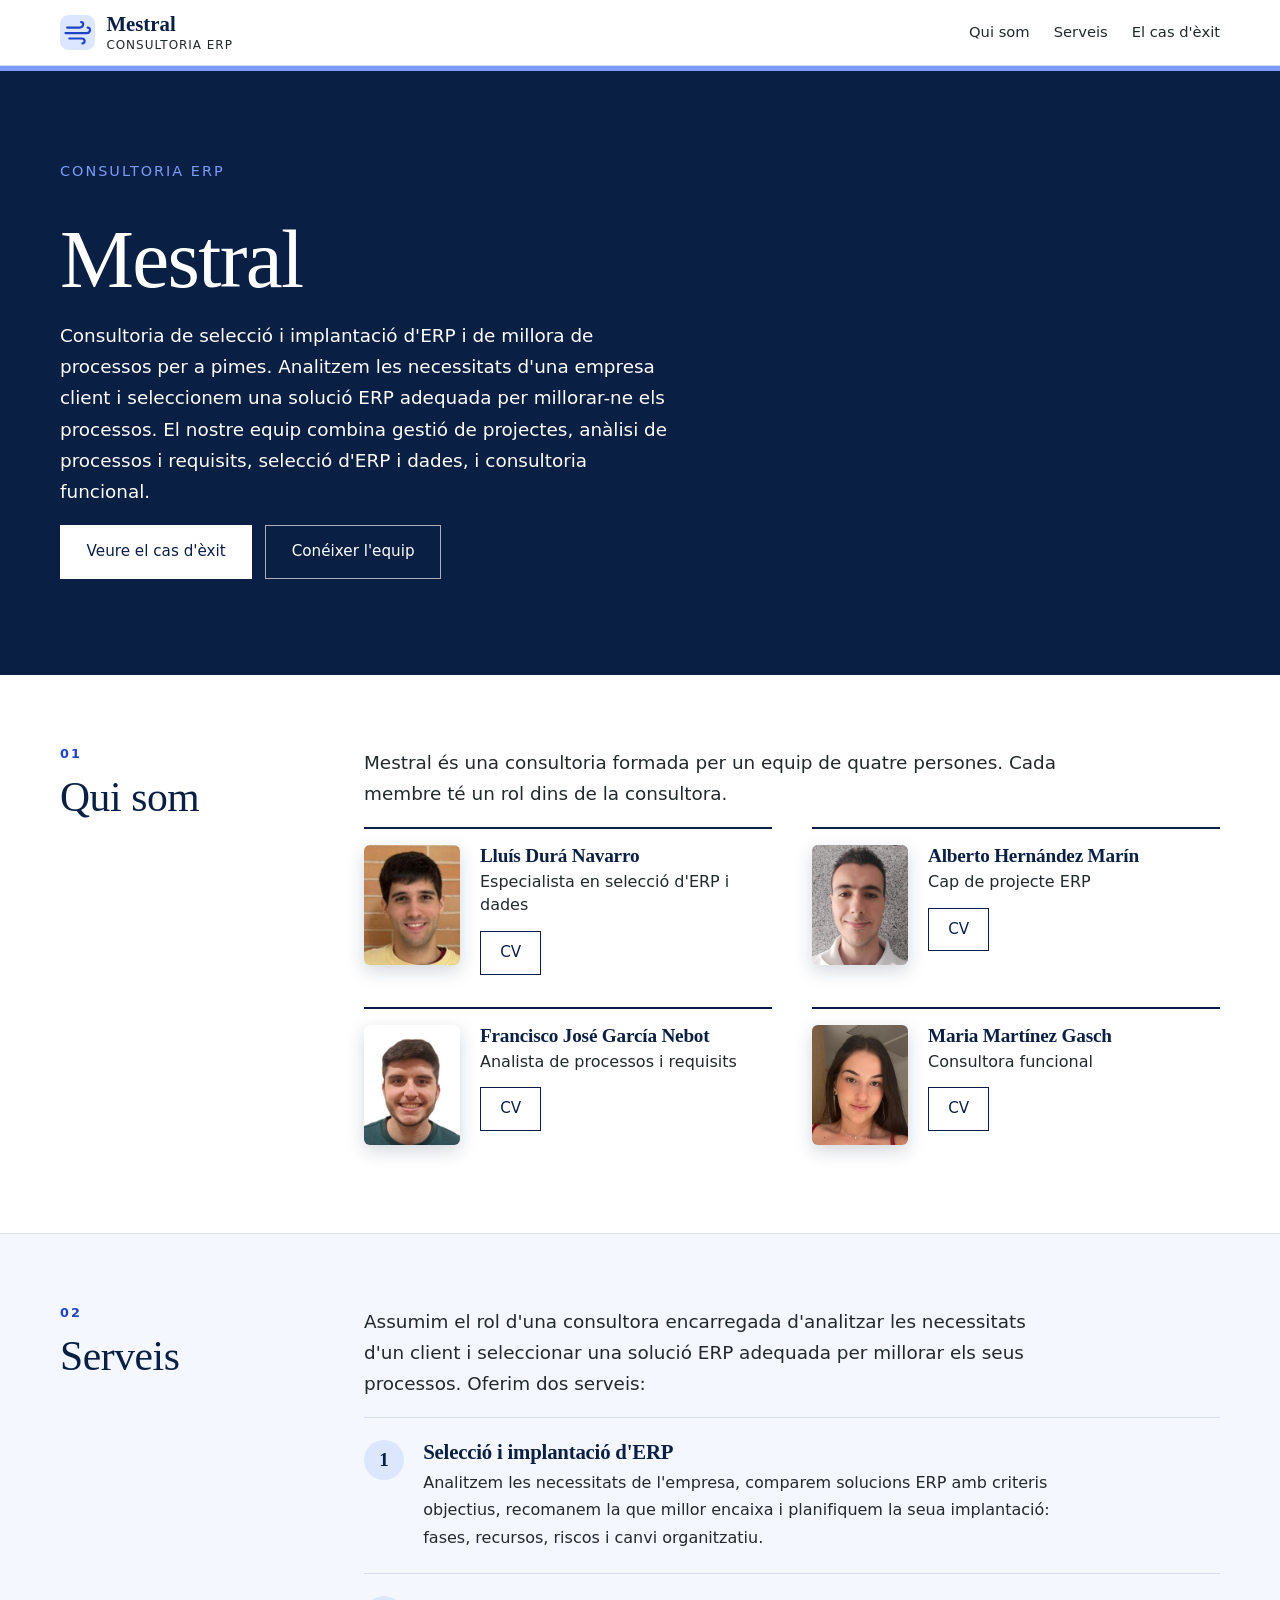
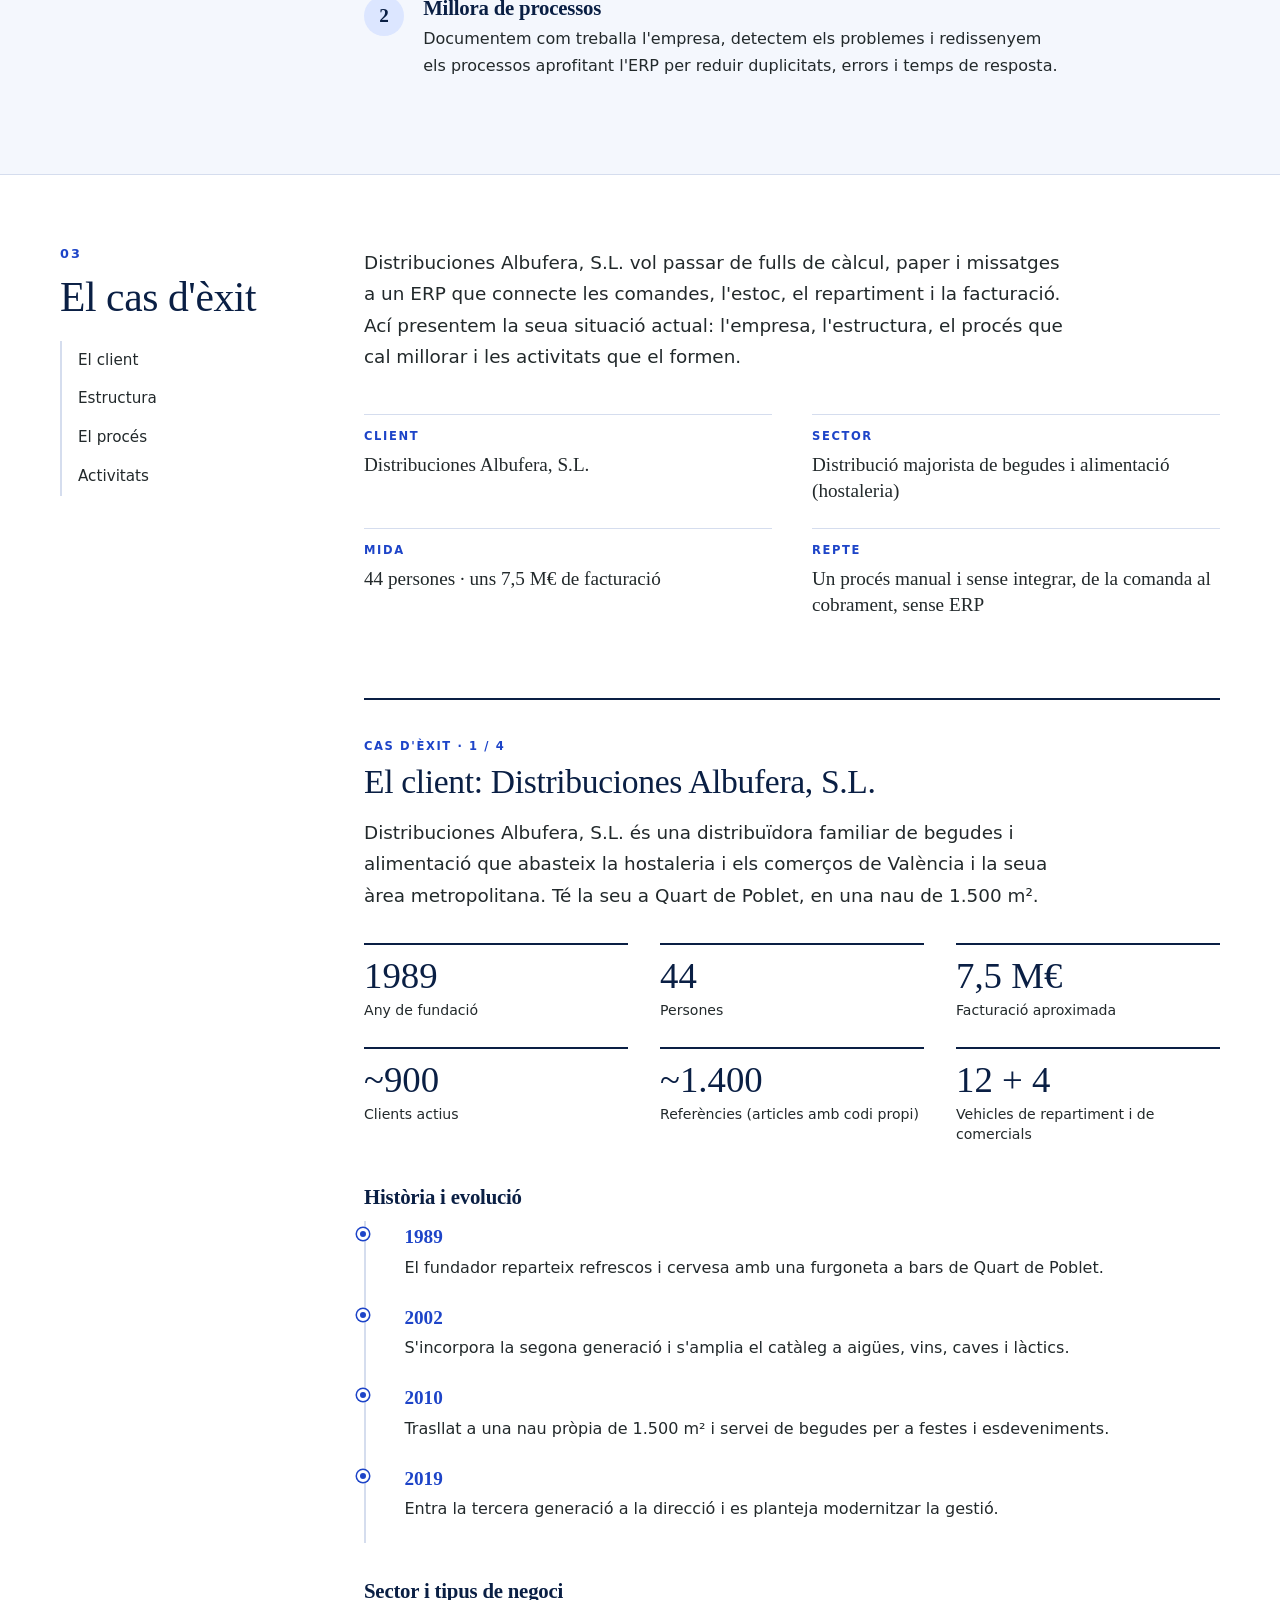
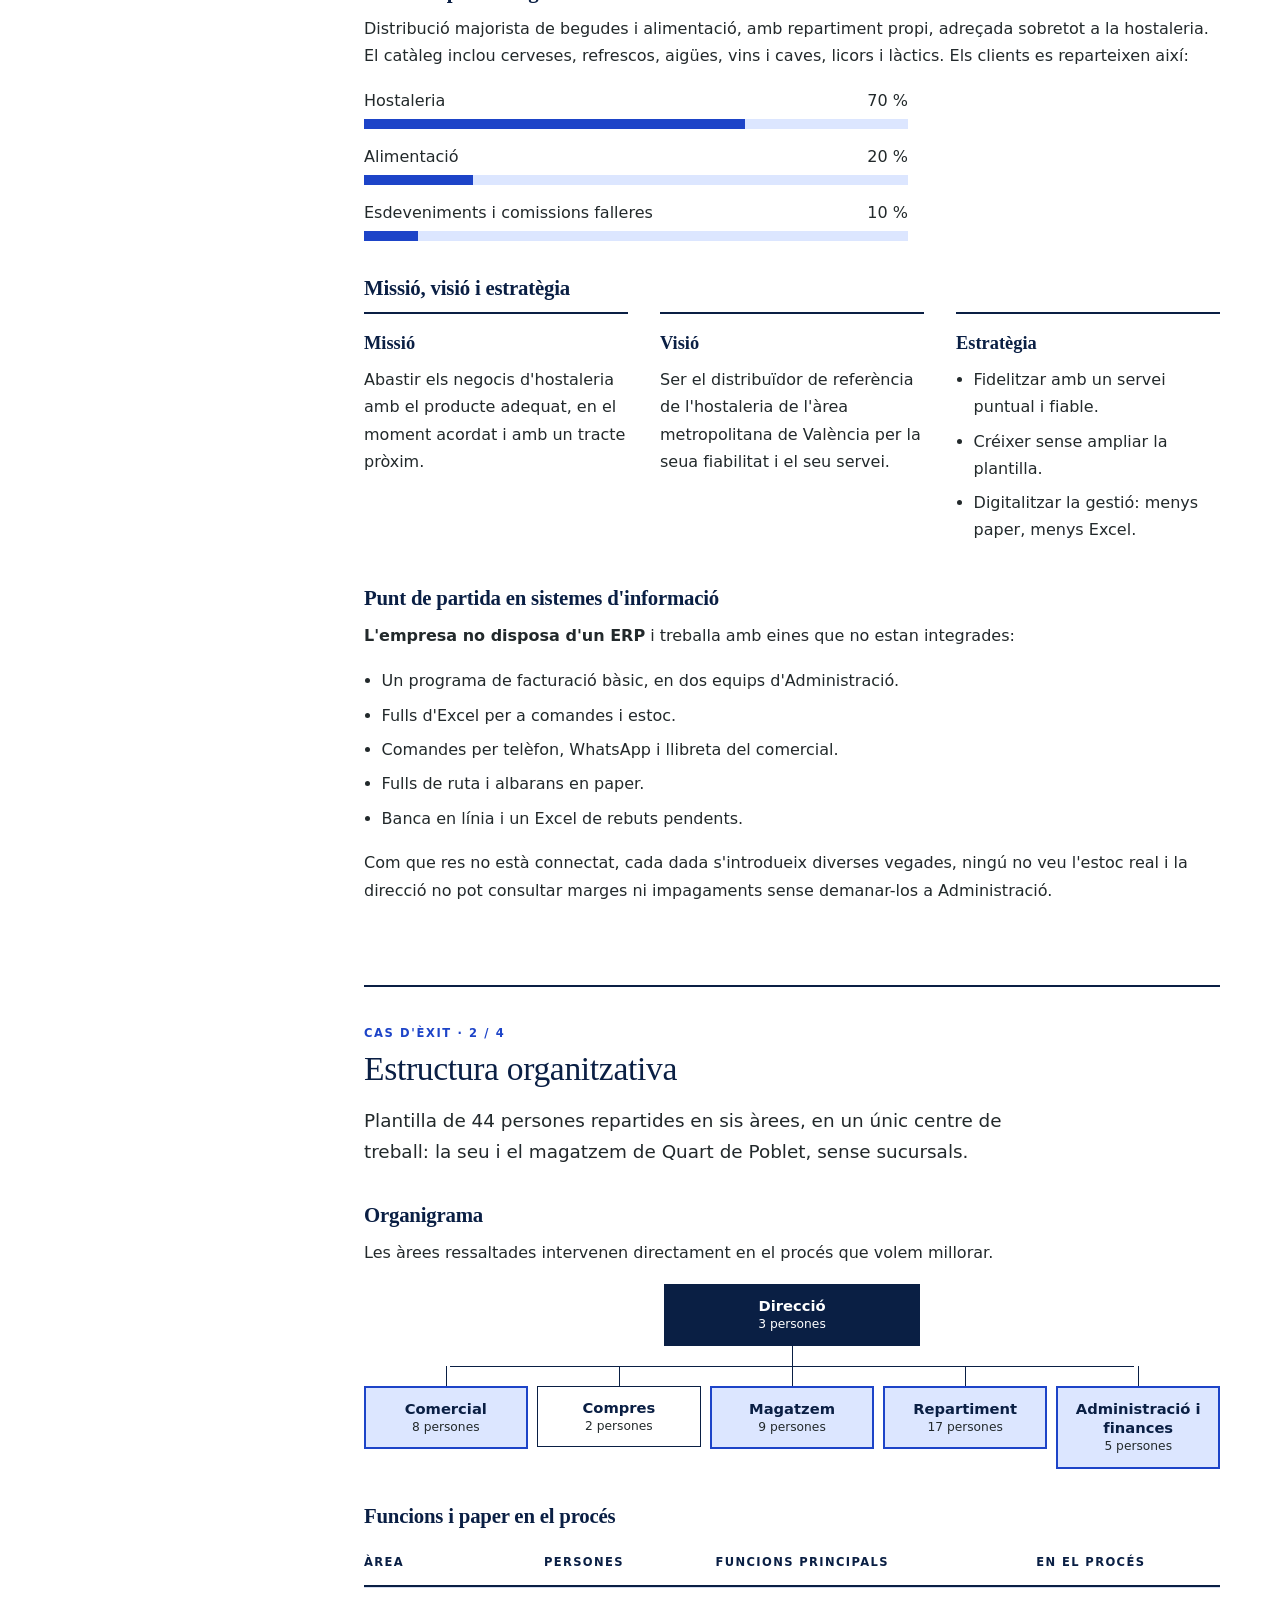
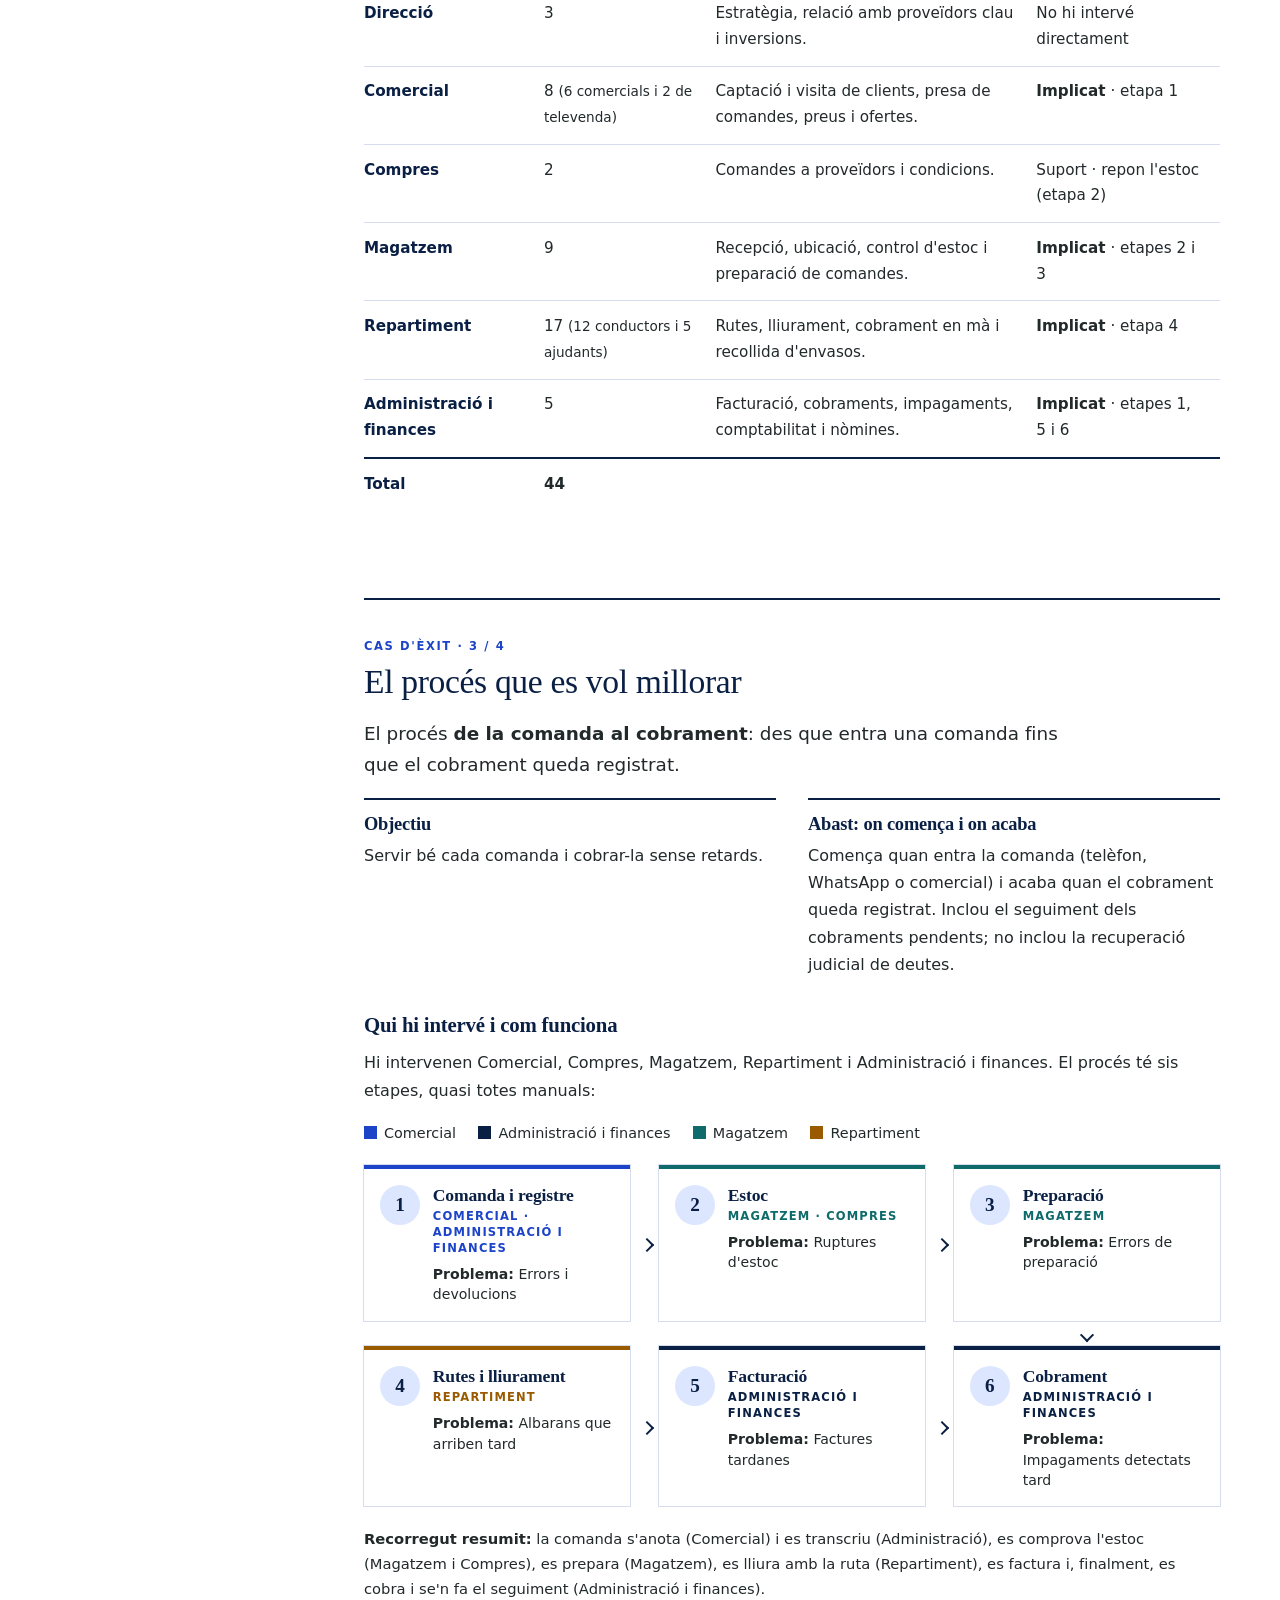
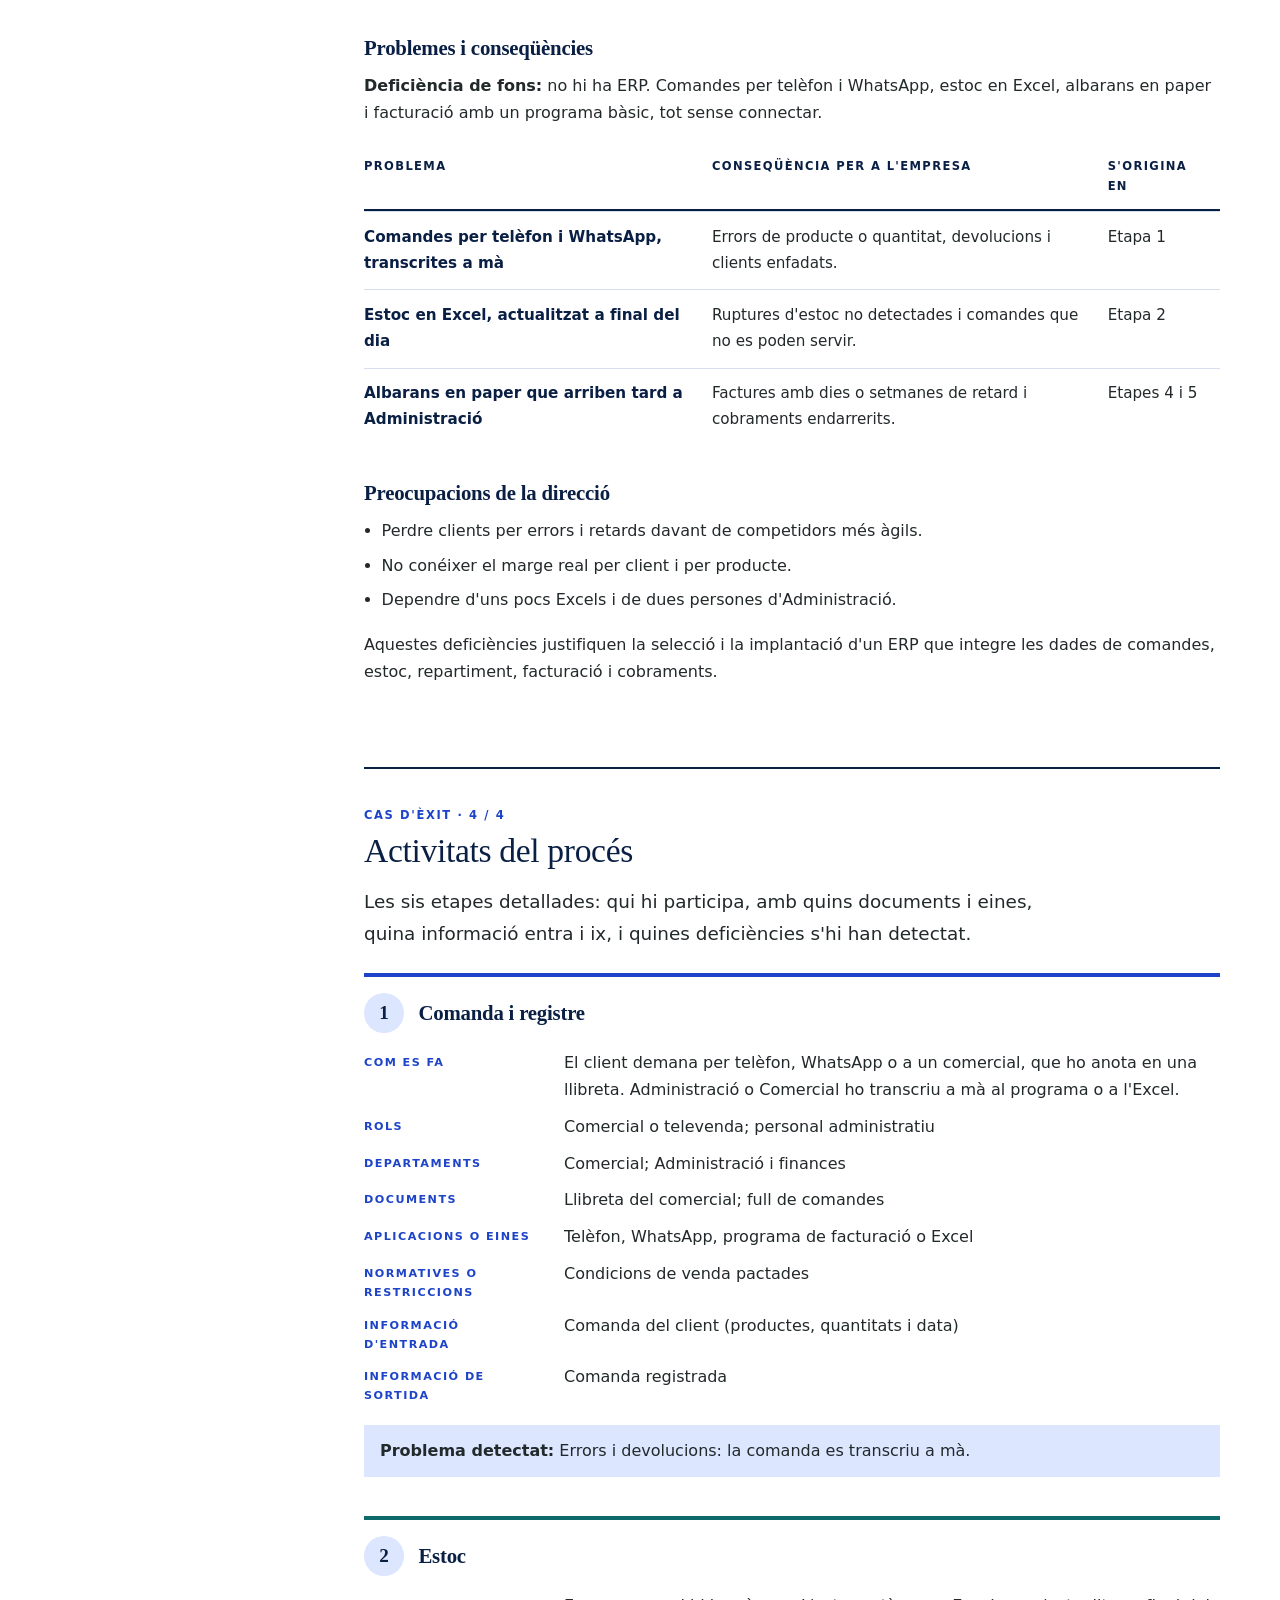
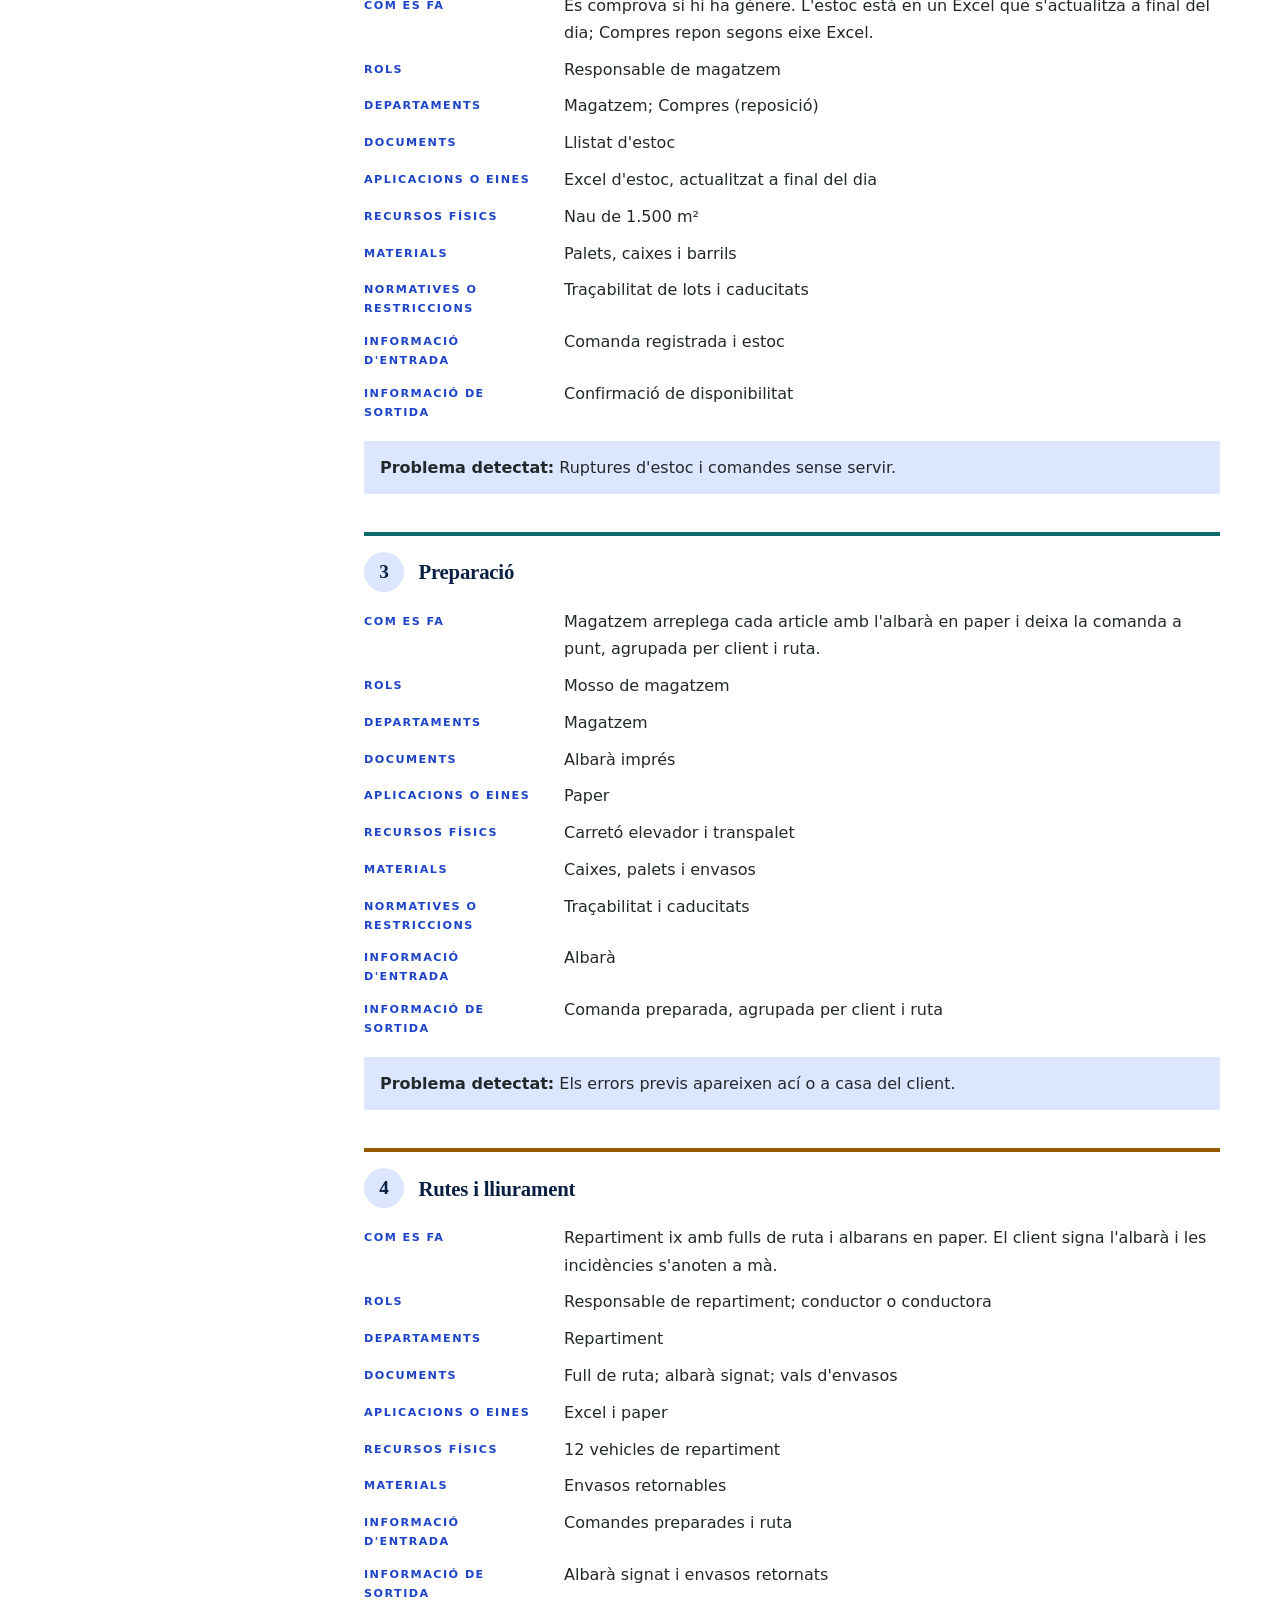
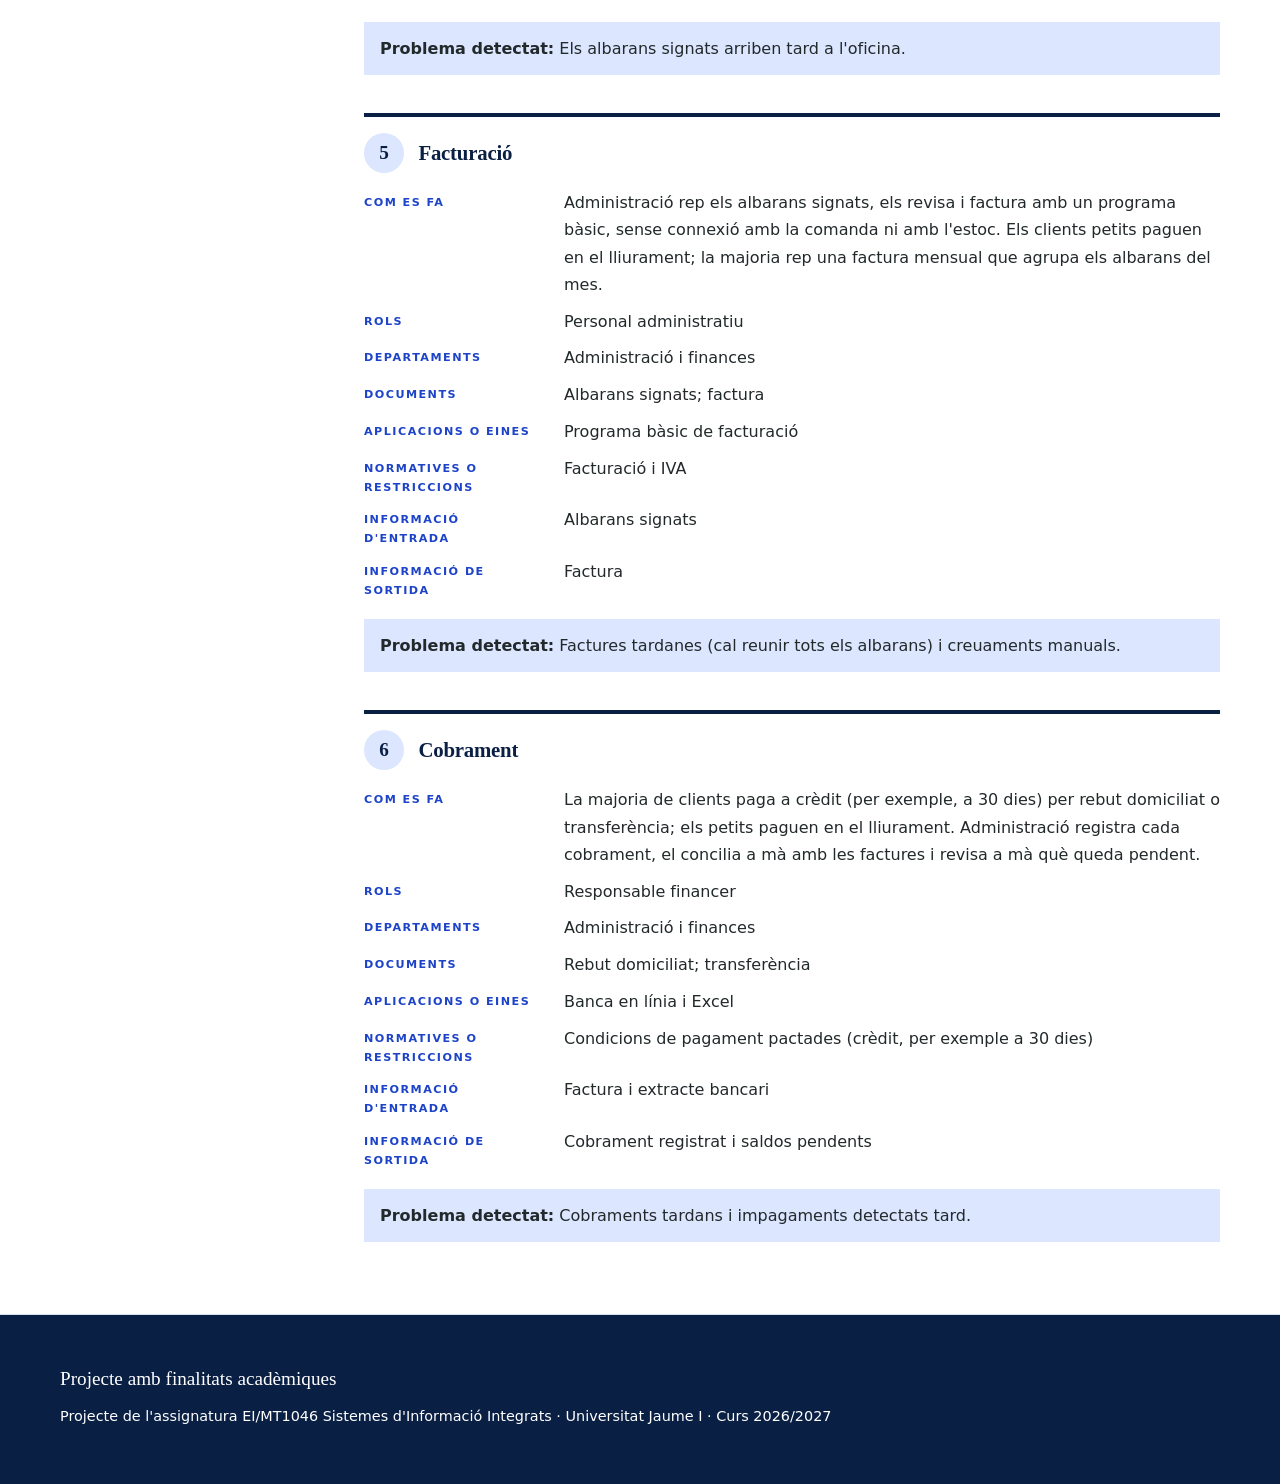
==== commit 168cba20: "Enllaç actualitzat al CV de Maria Co-Authored-By: Alberto Hernández Marín <al435144@uji.es> Co-Autho" ====
--- a/index.html
+++ b/index.html
@@ -80,7 +80,7 @@
         <div>
           <h3>Maria Martínez Gasch</h3>
           <p>Consultora funcional</p>
-          <a class="boto boto-fosc" href="https://drive.google.com/file/d/1sYU8KIjVVwXWvsn17ter6JKQzizNPhN8/view?usp=sharing" target="_blank" rel="noopener noreferrer" aria-label="CV de Maria Martínez Gasch (s\'obri en una pestanya nova)">CV</a>
+          <a class="boto boto-fosc" href="https://drive.google.com/file/d/1vyuZPGrkmz55q22-RKdHWt118nSLAurR/view?usp=sharing" target="_blank" rel="noopener noreferrer" aria-label="CV de Maria Martínez Gasch (s\'obri en una pestanya nova)">CV</a>
         </div>
       </article>
     </div>
